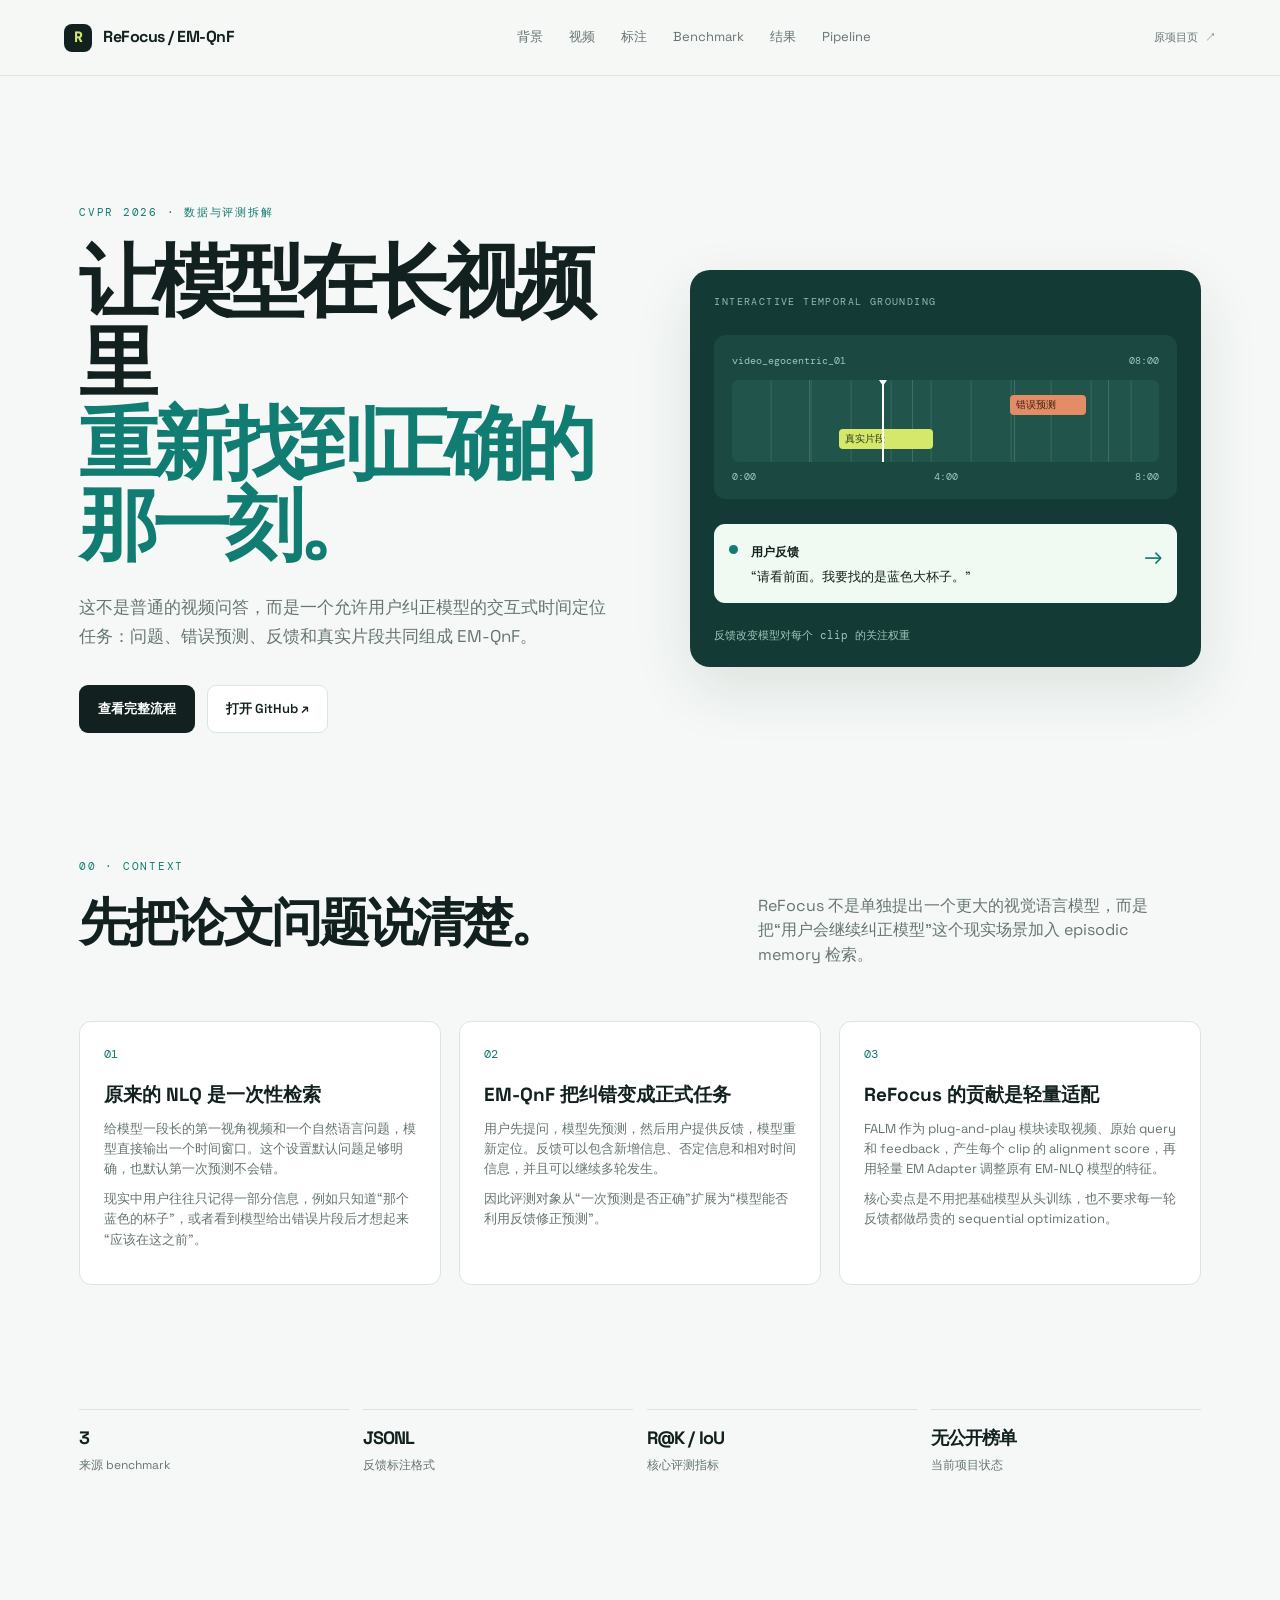
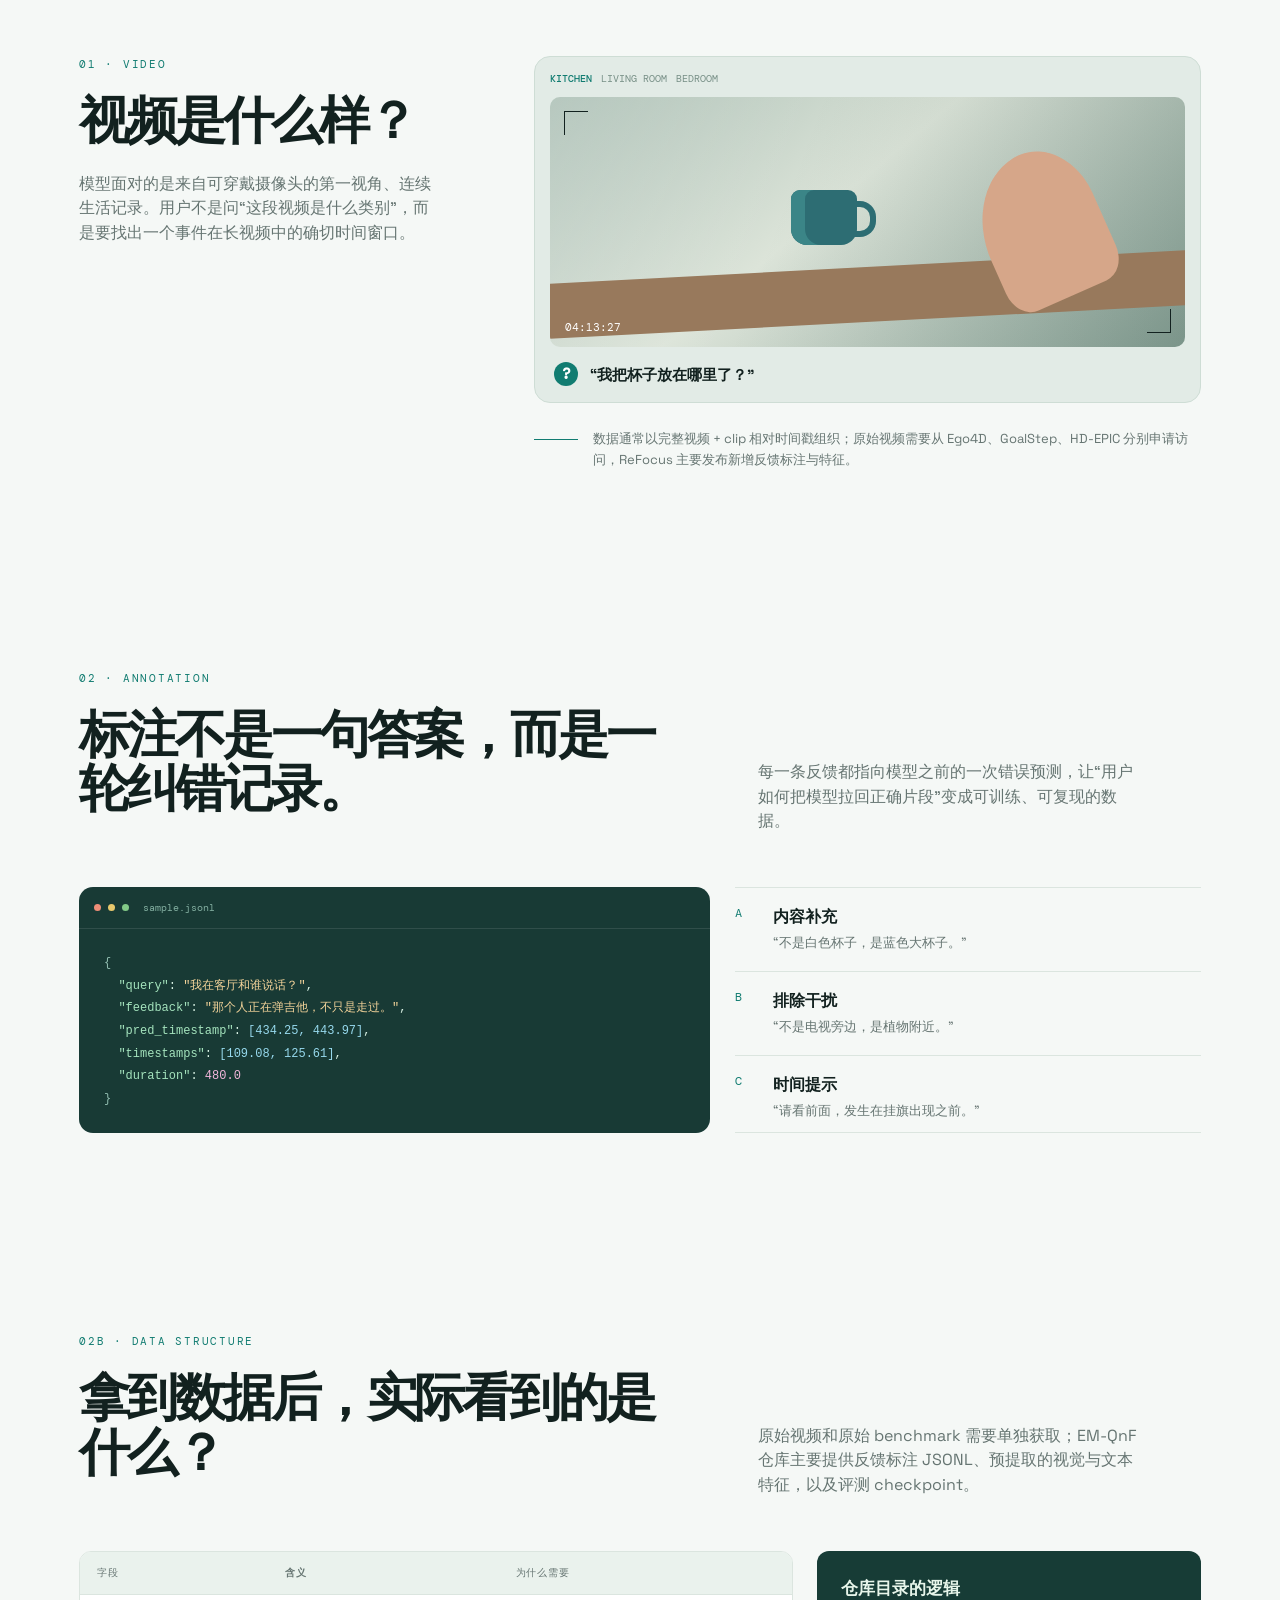
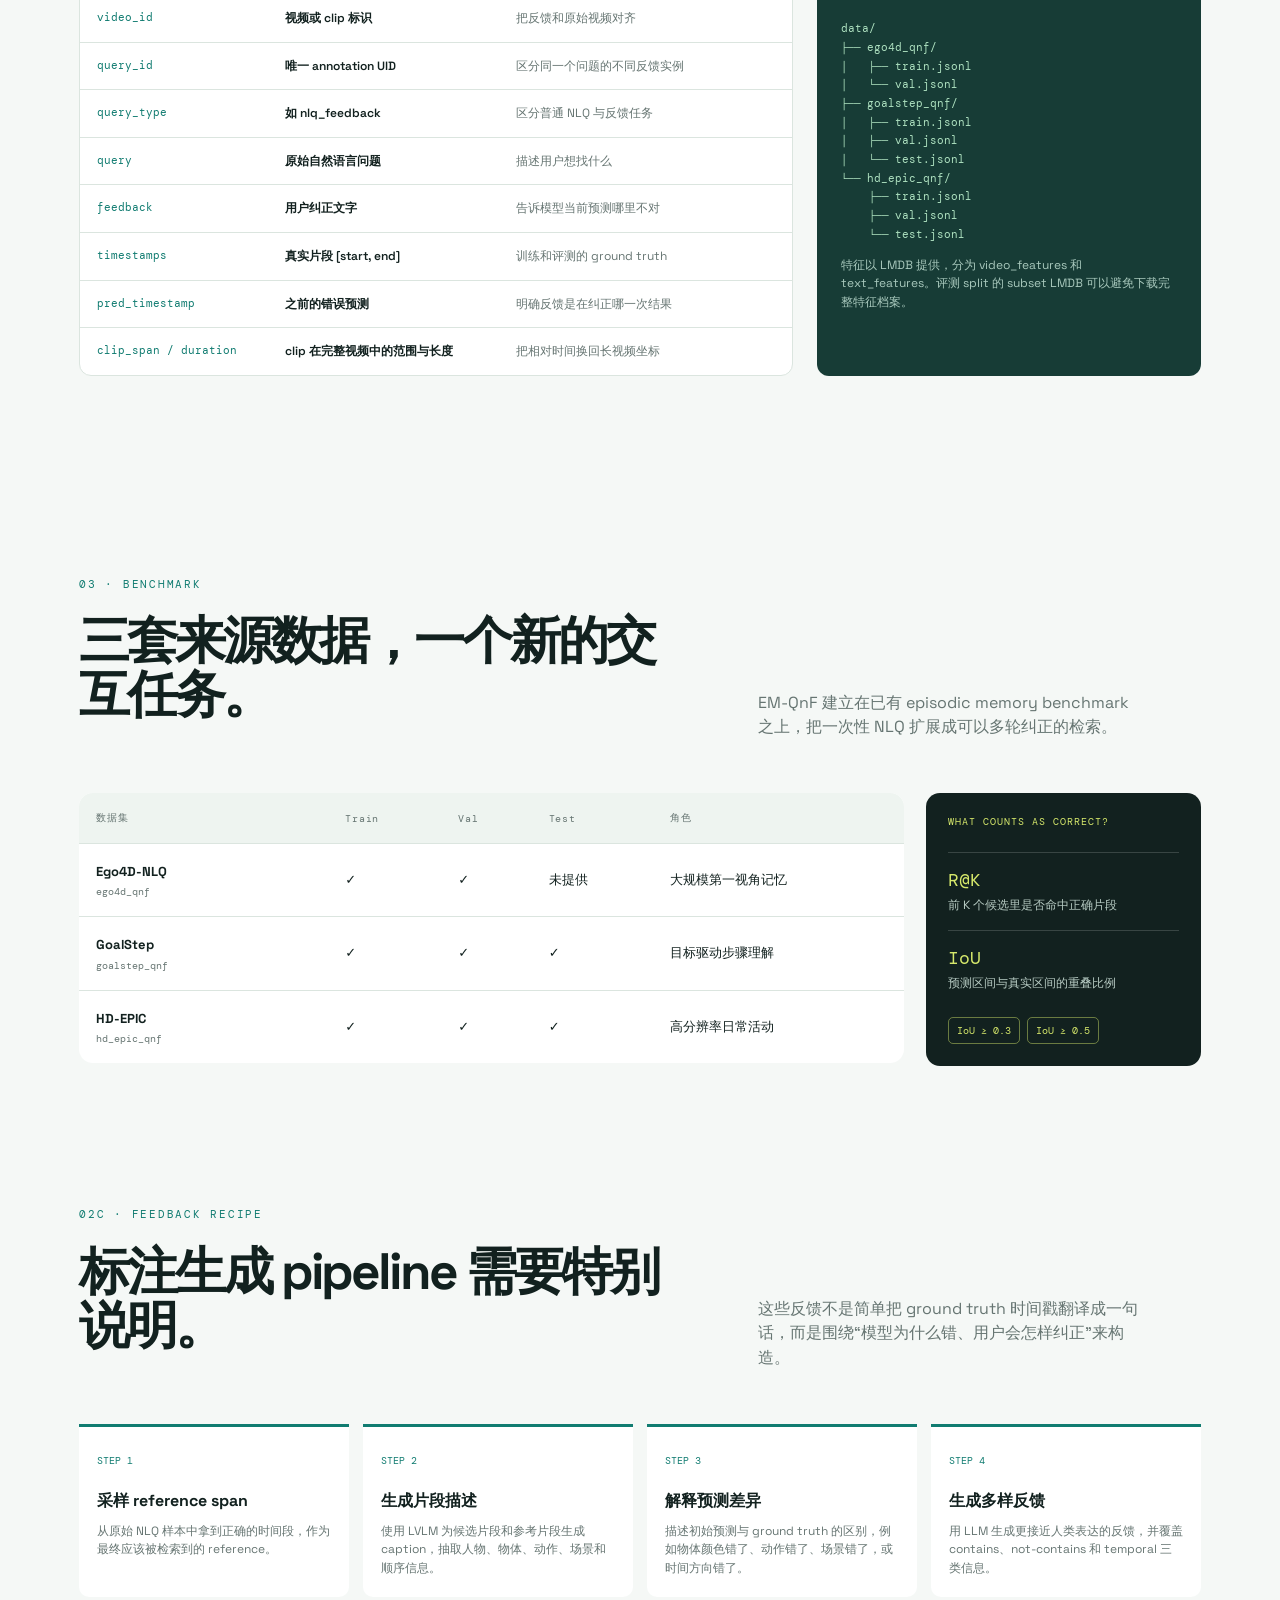
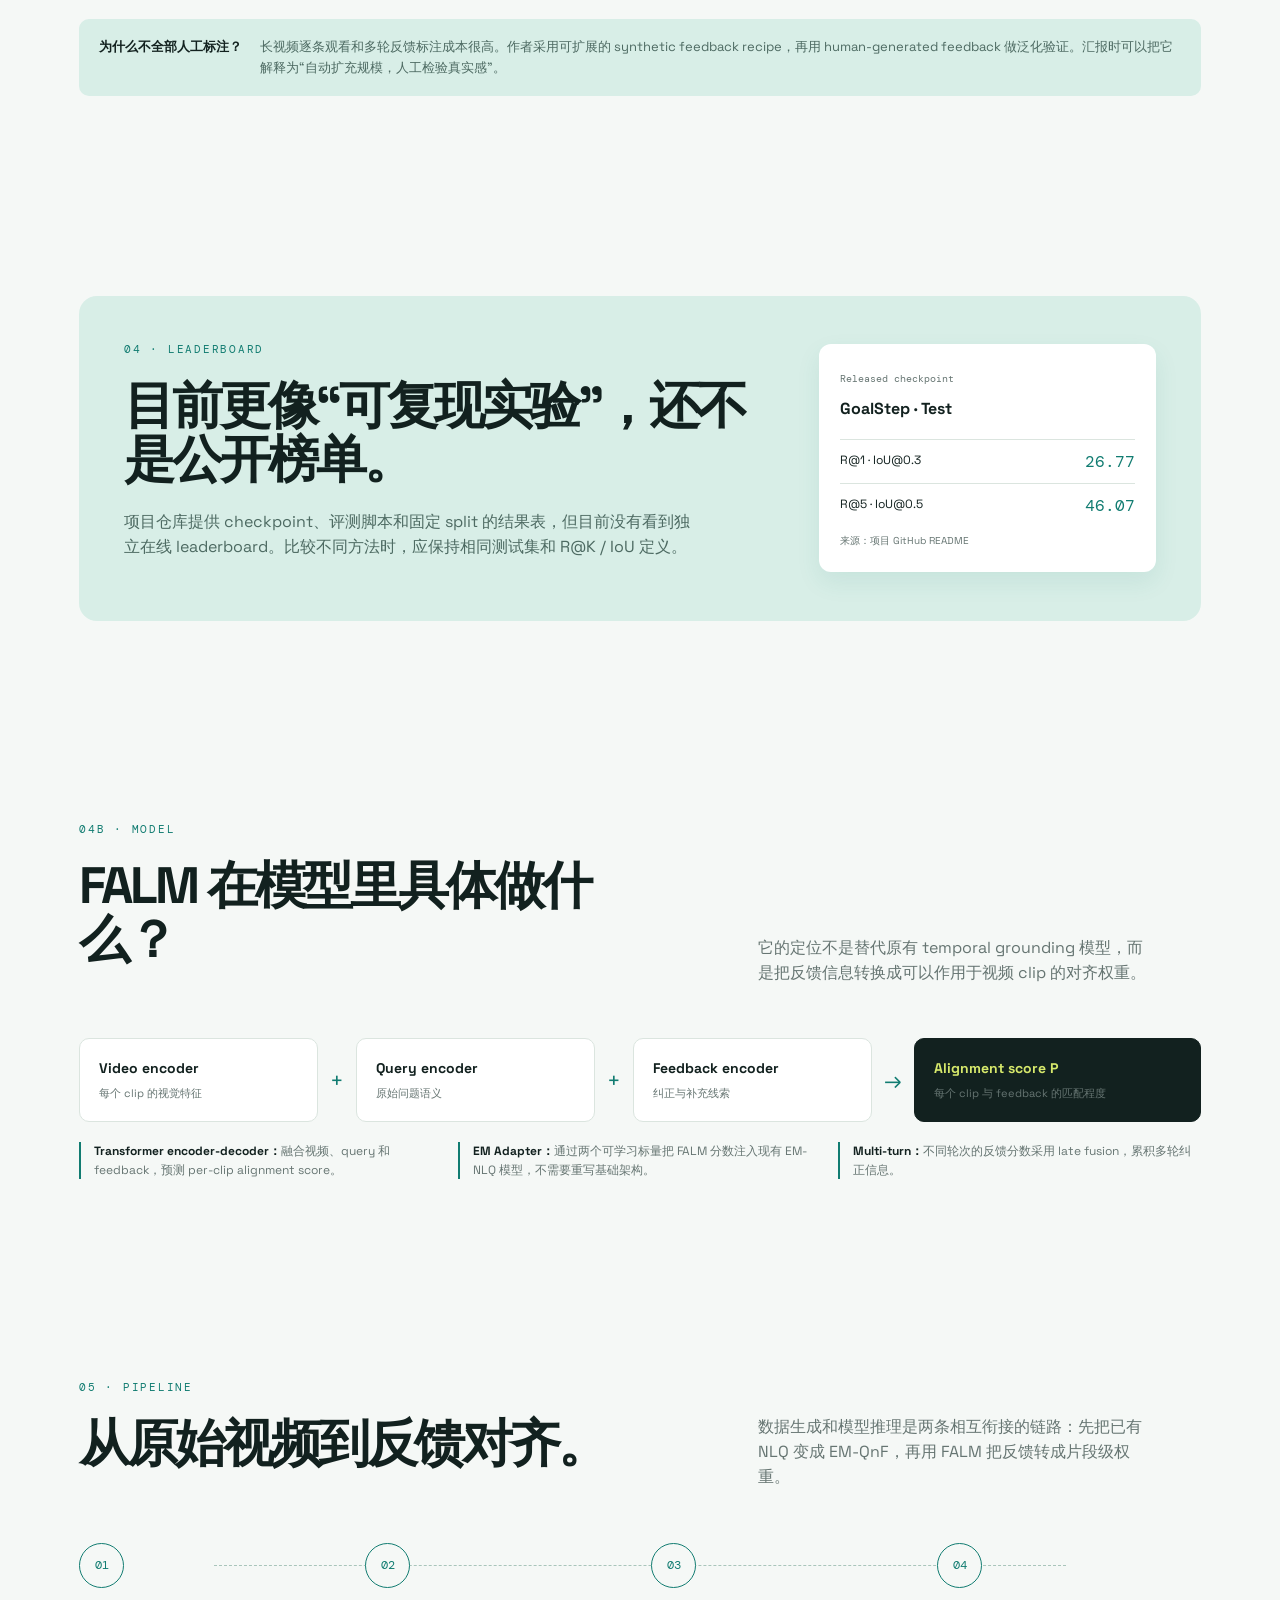
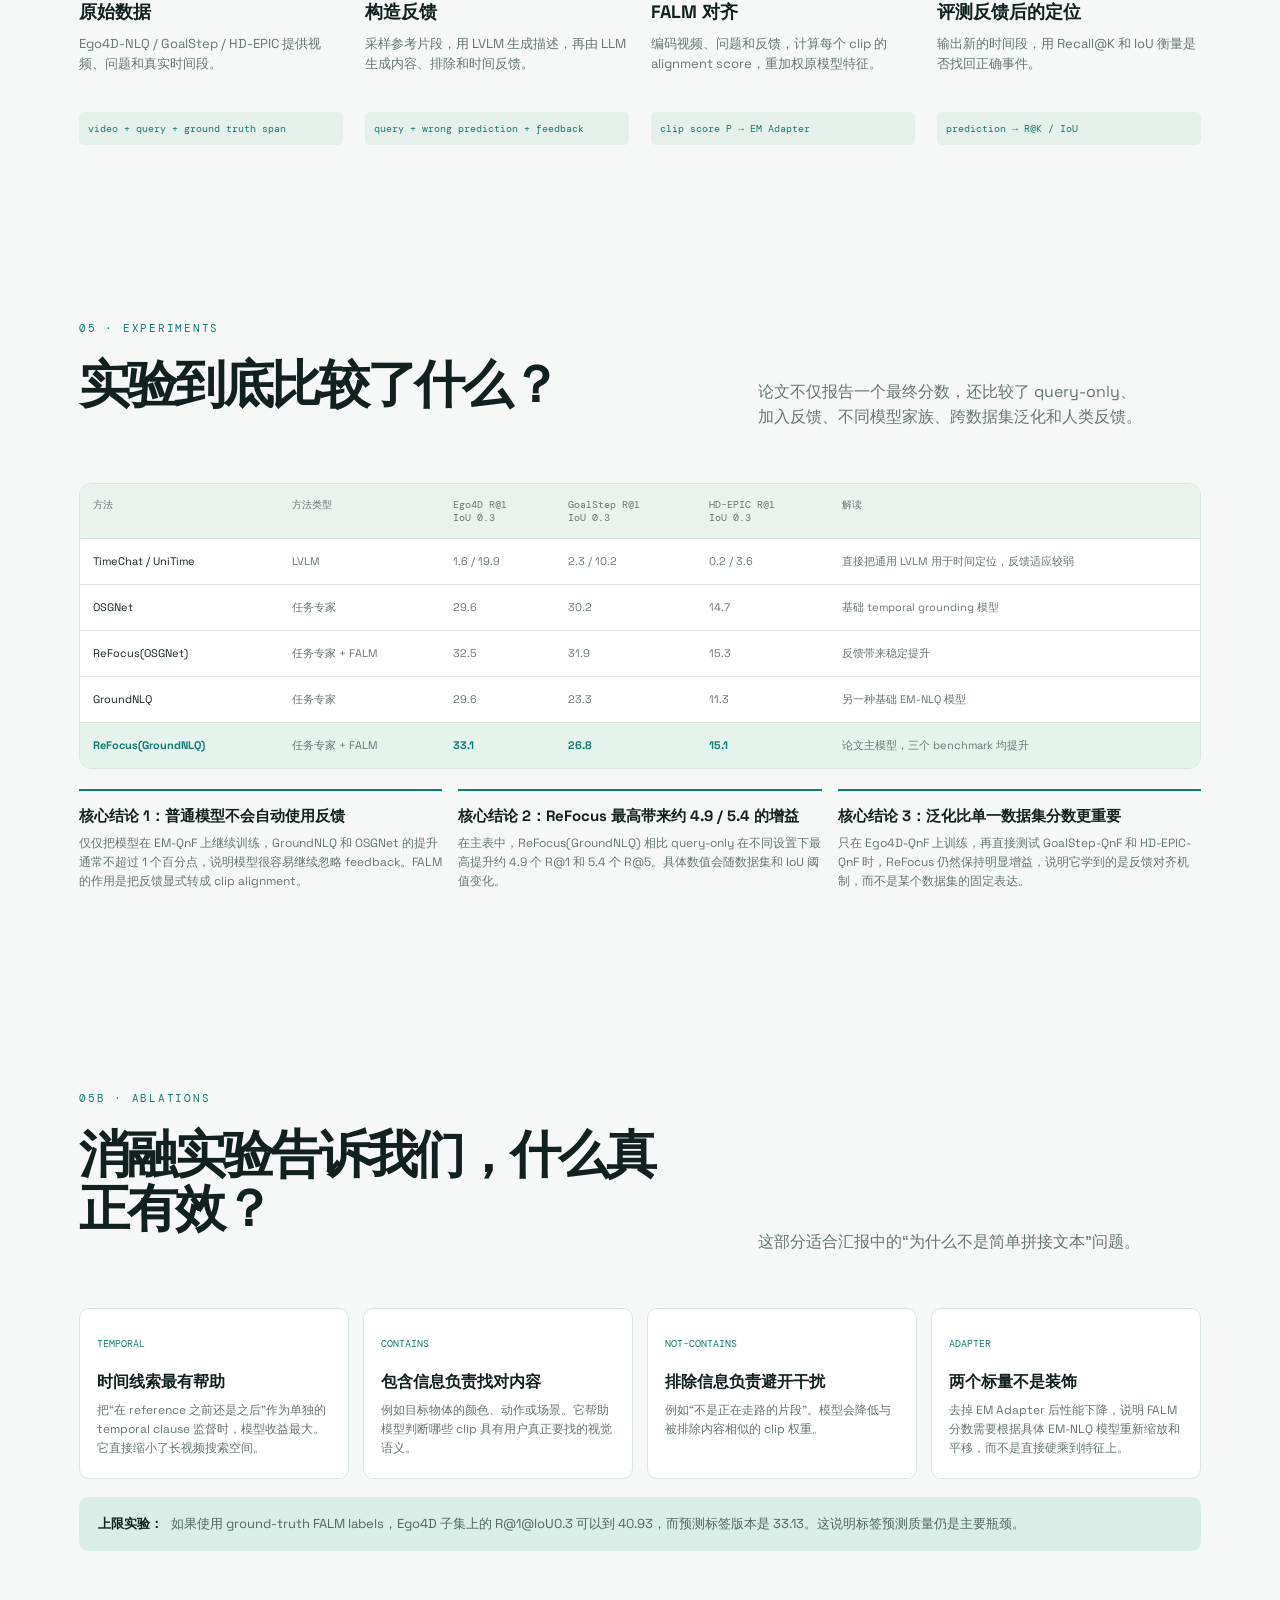
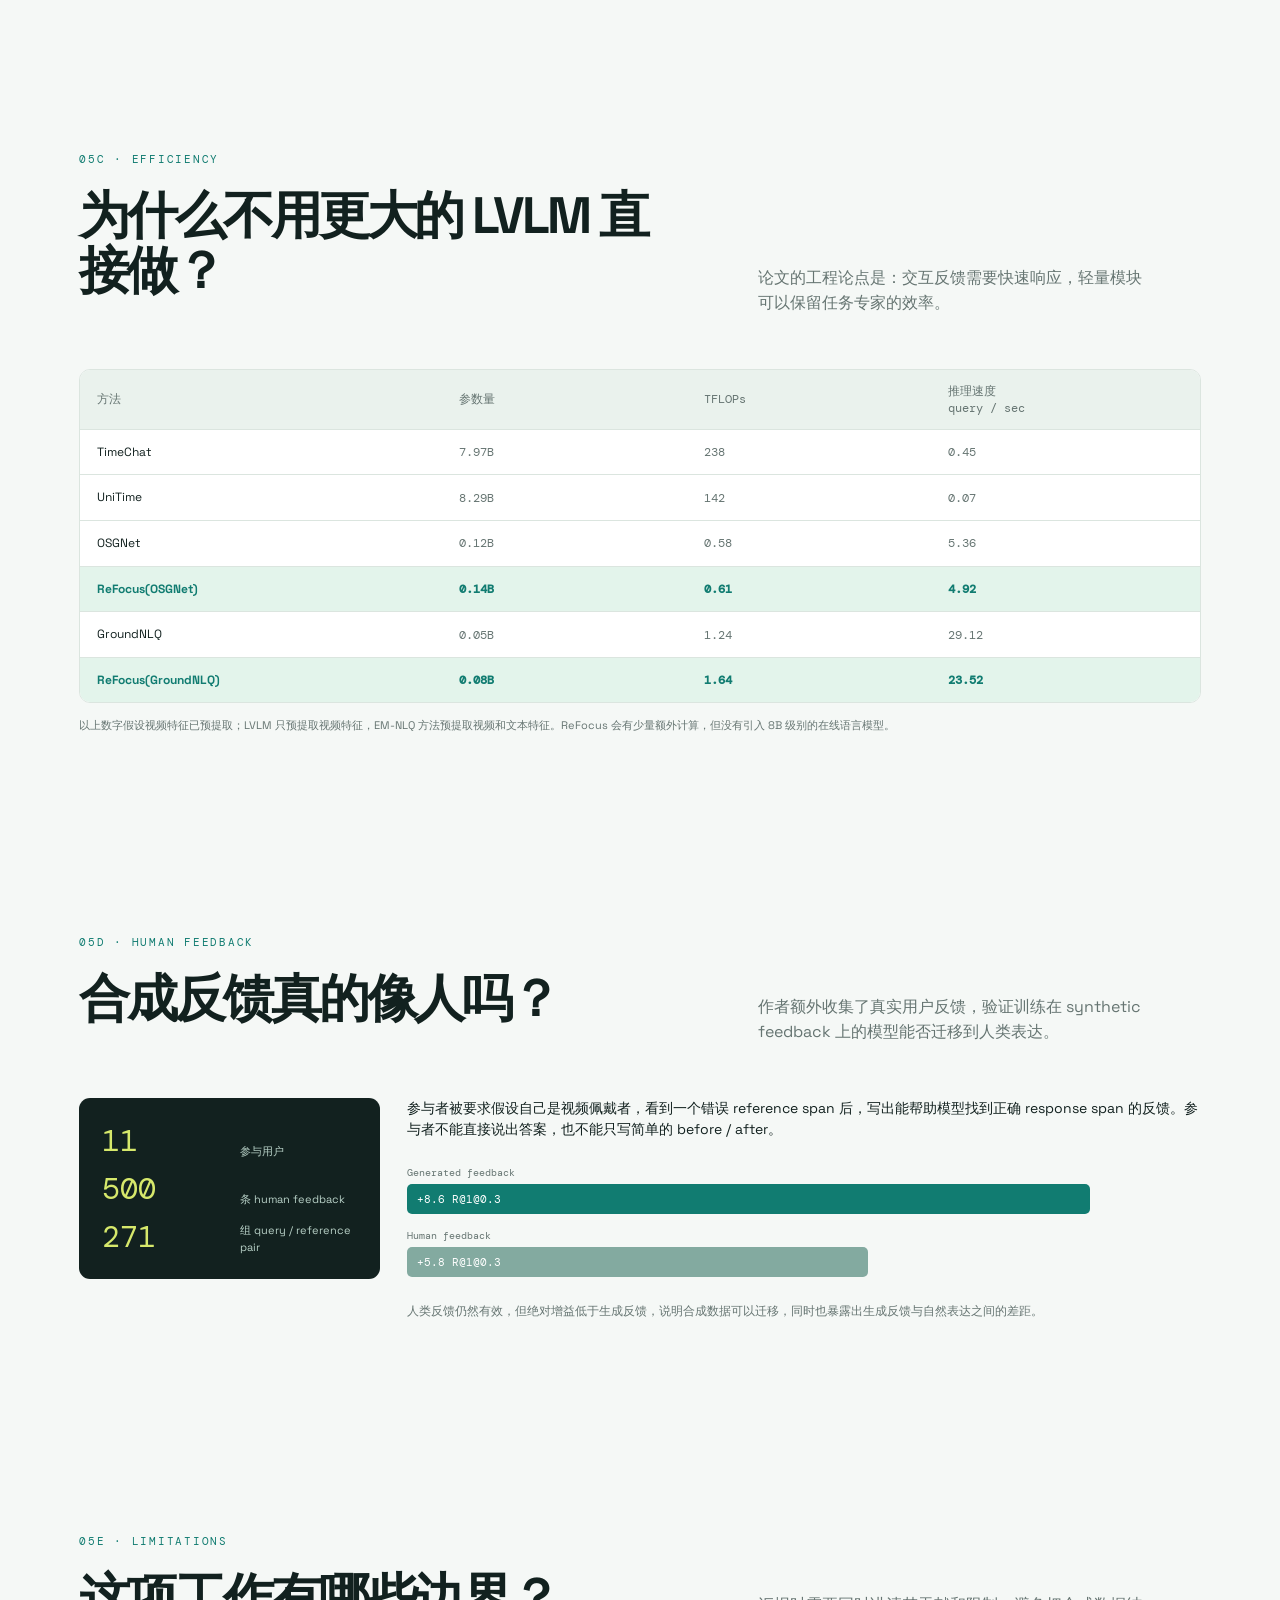
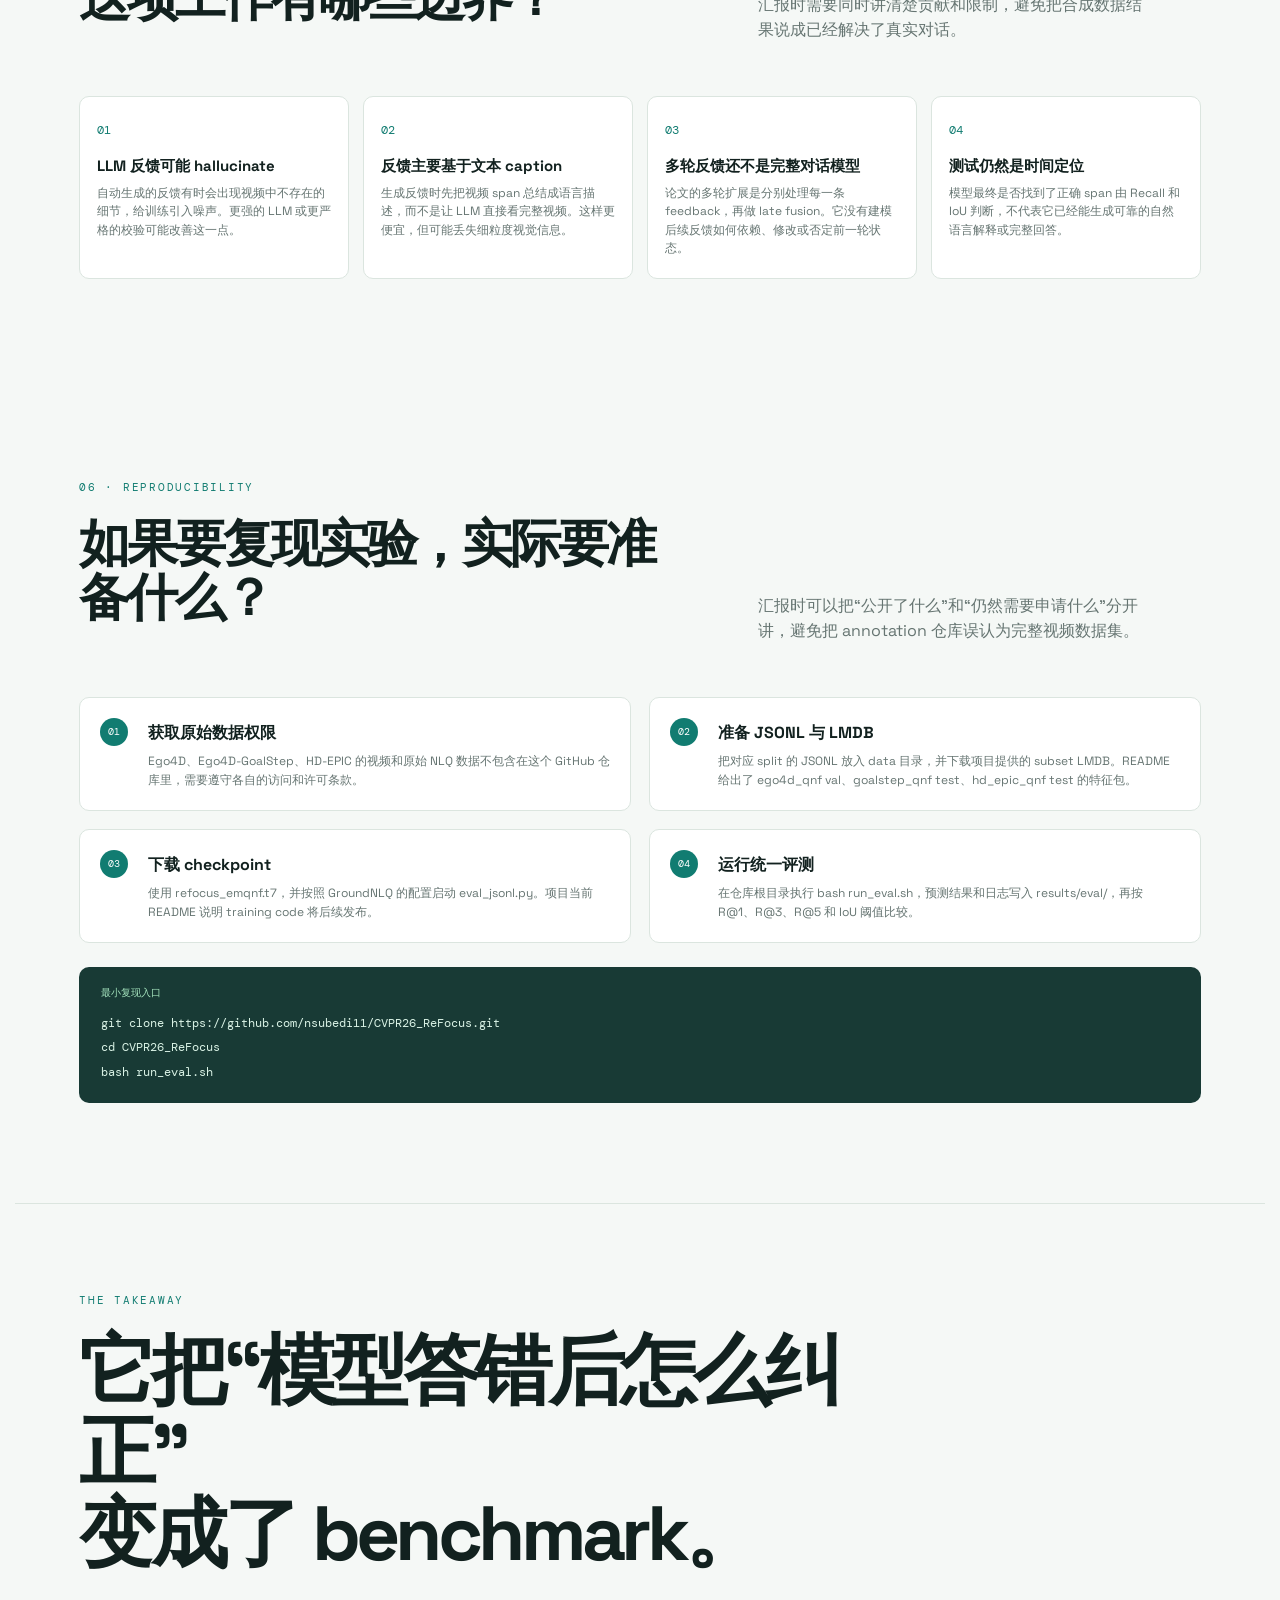
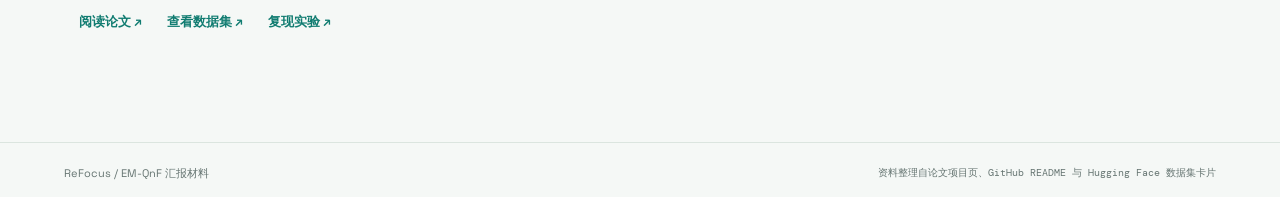
==== index.html @ fb23d805 "Remove question focus banner" ====
<!doctype html>
<html lang="zh-CN">
<head>
  <meta charset="utf-8" />
  <meta name="viewport" content="width=device-width, initial-scale=1" />
  <meta name="description" content="ReFocus / EM-QnF 数据、标注、benchmark、leaderboard 与 pipeline 解读。" />
  <title>ReFocus / EM-QnF 汇报材料</title>
  <link rel="stylesheet" href="styles.css" />
</head>
<body>
  <div class="progress" aria-hidden="true"><span id="progressBar"></span></div>
  <header class="site-header">
    <a class="brand" href="#top" aria-label="返回首页"><span class="brand-mark">R</span><span>ReFocus / EM-QnF</span></a>
    <nav aria-label="页面导航">
      <a href="#context">背景</a><a href="#video">视频</a><a href="#annotation">标注</a><a href="#benchmark">Benchmark</a><a href="#results">结果</a><a href="#pipeline">Pipeline</a>
    </nav>
    <a class="source-link" href="https://nsubedi11.github.io/refocus/" target="_blank" rel="noreferrer">原项目页 <span aria-hidden="true">↗</span></a>
  </header>

  <main id="top">
    <section class="hero reveal">
      <div class="hero-copy">
        <p class="eyebrow">CVPR 2026 · 数据与评测拆解</p>
        <h1>让模型在长视频里<br /><em>重新找到正确的那一刻。</em></h1>
        <p class="hero-lede">这不是普通的视频问答，而是一个允许用户纠正模型的交互式时间定位任务：问题、错误预测、反馈和真实片段共同组成 EM-QnF。</p>
        <div class="hero-actions"><a class="button primary" href="#pipeline">查看完整流程</a><a class="button ghost" href="https://github.com/nsubedi11/CVPR26_ReFocus" target="_blank" rel="noreferrer">打开 GitHub <span>↗</span></a></div>
      </div>
      <div class="hero-visual" aria-label="交互式时间定位示意图">
        <div class="visual-label">INTERACTIVE TEMPORAL GROUNDING</div>
        <div class="timeline-shell"><div class="timeline-head"><span>video_egocentric_01</span><span>08:00</span></div><div class="timeline"><span class="tick t1"></span><span class="tick t2"></span><span class="tick t3"></span><span class="tick t4"></span><span class="range wrong">错误预测</span><span class="range right">真实片段</span><span class="playhead"></span></div><div class="timeline-foot"><span>0:00</span><span>4:00</span><span>8:00</span></div></div>
        <div class="feedback-card"><span class="feedback-dot"></span><div><strong>用户反馈</strong><p>“请看前面。我要找的是蓝色大杯子。”</p></div><span class="arrow">→</span></div>
        <div class="visual-caption">反馈改变模型对每个 clip 的关注权重</div>
      </div>
    </section>

    <section class="section context-section reveal" id="context"><div class="section-heading"><div><p class="eyebrow">00 · CONTEXT</p><h2>先把论文问题说清楚。</h2></div><p>ReFocus 不是单独提出一个更大的视觉语言模型，而是把“用户会继续纠正模型”这个现实场景加入 episodic memory 检索。</p></div><div class="context-grid"><article><span class="context-number">01</span><h3>原来的 NLQ 是一次性检索</h3><p>给模型一段长的第一视角视频和一个自然语言问题，模型直接输出一个时间窗口。这个设置默认问题足够明确，也默认第一次预测不会错。</p><p>现实中用户往往只记得一部分信息，例如只知道“那个蓝色的杯子”，或者看到模型给出错误片段后才想起来“应该在这之前”。</p></article><article><span class="context-number">02</span><h3>EM-QnF 把纠错变成正式任务</h3><p>用户先提问，模型先预测，然后用户提供反馈，模型重新定位。反馈可以包含新增信息、否定信息和相对时间信息，并且可以继续多轮发生。</p><p>因此评测对象从“一次预测是否正确”扩展为“模型能否利用反馈修正预测”。</p></article><article><span class="context-number">03</span><h3>ReFocus 的贡献是轻量适配</h3><p>FALM 作为 plug-and-play 模块读取视频、原始 query 和 feedback，产生每个 clip 的 alignment score，再用轻量 EM Adapter 调整原有 EM-NLQ 模型的特征。</p><p>核心卖点是不用把基础模型从头训练，也不要求每一轮反馈都做昂贵的 sequential optimization。</p></article></div></section>

    <section class="signal-row reveal" aria-label="关键事实"><div><strong>3</strong><span>来源 benchmark</span></div><div><strong>JSONL</strong><span>反馈标注格式</span></div><div><strong>R@K / IoU</strong><span>核心评测指标</span></div><div><strong>无公开榜单</strong><span>当前项目状态</span></div></section>

    <section class="section split reveal" id="video"><div class="section-intro"><p class="eyebrow">01 · VIDEO</p><h2>视频是什么样？</h2><p>模型面对的是来自可穿戴摄像头的第一视角、连续生活记录。用户不是问“这段视频是什么类别”，而是要找出一个事件在长视频中的确切时间窗口。</p></div><div class="content-stack"><div class="scene-card"><div class="scene-strip"><span class="scene active">KITCHEN</span><span class="scene">LIVING ROOM</span><span class="scene">BEDROOM</span></div><div class="scene-image"><div class="frame-corner tl"></div><div class="frame-corner br"></div><div class="object mug"></div><div class="object table"></div><div class="object hand"></div><span class="timestamp">04:13:27</span></div><div class="scene-question"><span class="q-mark">?</span><span>“我把杯子放在哪里了？”</span></div></div><div class="note"><span class="note-line"></span><p>数据通常以完整视频 + clip 相对时间戳组织；原始视频需要从 Ego4D、GoalStep、HD-EPIC 分别申请访问，ReFocus 主要发布新增反馈标注与特征。</p></div></div></section>

    <section class="section reveal" id="annotation"><div class="section-heading"><div><p class="eyebrow">02 · ANNOTATION</p><h2>标注不是一句答案，而是一轮纠错记录。</h2></div><p>每一条反馈都指向模型之前的一次错误预测，让“用户如何把模型拉回正确片段”变成可训练、可复现的数据。</p></div><div class="annotation-grid"><div class="json-card"><div class="code-top"><span class="dot red"></span><span class="dot yellow"></span><span class="dot green"></span><span class="code-file">sample.jsonl</span></div><pre><code><span class="brace">{</span>
  <span class="key">"query"</span>: <span class="string">"我在客厅和谁说话？"</span>,
  <span class="key">"feedback"</span>: <span class="string">"那个人正在弹吉他，不只是走过。"</span>,
  <span class="key">"pred_timestamp"</span>: <span class="array">[434.25, 443.97]</span>,
  <span class="key">"timestamps"</span>: <span class="array">[109.08, 125.61]</span>,
  <span class="key">"duration"</span>: <span class="number">480.0</span>
<span class="brace">}</span></code></pre></div><div class="annotation-types"><article><span class="type-index">A</span><h3>内容补充</h3><p>“不是白色杯子，是蓝色大杯子。”</p></article><article><span class="type-index">B</span><h3>排除干扰</h3><p>“不是电视旁边，是植物附近。”</p></article><article><span class="type-index">C</span><h3>时间提示</h3><p>“请看前面，发生在挂旗出现之前。”</p></article></div></div></section>

    <section class="section data-structure reveal" id="data-structure"><div class="section-heading"><div><p class="eyebrow">02B · DATA STRUCTURE</p><h2>拿到数据后，实际看到的是什么？</h2></div><p>原始视频和原始 benchmark 需要单独获取；EM-QnF 仓库主要提供反馈标注 JSONL、预提取的视觉与文本特征，以及评测 checkpoint。</p></div><div class="data-layout"><div class="field-table"><div class="field-row field-head"><span>字段</span><span>含义</span><span>为什么需要</span></div><div class="field-row"><code>video_id</code><span>视频或 clip 标识</span><span>把反馈和原始视频对齐</span></div><div class="field-row"><code>query_id</code><span>唯一 annotation UID</span><span>区分同一个问题的不同反馈实例</span></div><div class="field-row"><code>query_type</code><span>如 nlq_feedback</span><span>区分普通 NLQ 与反馈任务</span></div><div class="field-row"><code>query</code><span>原始自然语言问题</span><span>描述用户想找什么</span></div><div class="field-row"><code>feedback</code><span>用户纠正文字</span><span>告诉模型当前预测哪里不对</span></div><div class="field-row"><code>timestamps</code><span>真实片段 [start, end]</span><span>训练和评测的 ground truth</span></div><div class="field-row"><code>pred_timestamp</code><span>之前的错误预测</span><span>明确反馈是在纠正哪一次结果</span></div><div class="field-row"><code>clip_span / duration</code><span>clip 在完整视频中的范围与长度</span><span>把相对时间换回长视频坐标</span></div></div><aside class="data-aside"><h3>仓库目录的逻辑</h3><pre>data/
├── ego4d_qnf/
│   ├── train.jsonl
│   └── val.jsonl
├── goalstep_qnf/
│   ├── train.jsonl
│   ├── val.jsonl
│   └── test.jsonl
└── hd_epic_qnf/
    ├── train.jsonl
    ├── val.jsonl
    └── test.jsonl</pre><p>特征以 LMDB 提供，分为 video_features 和 text_features。评测 split 的 subset LMDB 可以避免下载完整特征档案。</p></aside></div></section>

    <section class="section reveal" id="benchmark"><div class="section-heading"><div><p class="eyebrow">03 · BENCHMARK</p><h2>三套来源数据，一个新的交互任务。</h2></div><p>EM-QnF 建立在已有 episodic memory benchmark 之上，把一次性 NLQ 扩展成可以多轮纠正的检索。</p></div><div class="benchmark-layout"><div class="benchmark-table-wrap"><table><thead><tr><th>数据集</th><th>Train</th><th>Val</th><th>Test</th><th>角色</th></tr></thead><tbody><tr><td><strong>Ego4D-NLQ</strong><small>ego4d_qnf</small></td><td>✓</td><td>✓</td><td>未提供</td><td>大规模第一视角记忆</td></tr><tr><td><strong>GoalStep</strong><small>goalstep_qnf</small></td><td>✓</td><td>✓</td><td>✓</td><td>目标驱动步骤理解</td></tr><tr><td><strong>HD-EPIC</strong><small>hd_epic_qnf</small></td><td>✓</td><td>✓</td><td>✓</td><td>高分辨率日常活动</td></tr></tbody></table></div><div class="metric-panel"><p class="metric-kicker">WHAT COUNTS AS CORRECT?</p><div class="metric"><strong>R@K</strong><span>前 K 个候选里是否命中正确片段</span></div><div class="metric"><strong>IoU</strong><span>预测区间与真实区间的重叠比例</span></div><div class="metric-tags"><span>IoU ≥ 0.3</span><span>IoU ≥ 0.5</span></div></div></div></section>

    <section class="section feedback-recipe reveal"><div class="section-heading"><div><p class="eyebrow">02C · FEEDBACK RECIPE</p><h2>标注生成 pipeline 需要特别说明。</h2></div><p>这些反馈不是简单把 ground truth 时间戳翻译成一句话，而是围绕“模型为什么错、用户会怎样纠正”来构造。</p></div><div class="recipe-grid"><article><span>STEP 1</span><h3>采样 reference span</h3><p>从原始 NLQ 样本中拿到正确的时间段，作为最终应该被检索到的 reference。</p></article><article><span>STEP 2</span><h3>生成片段描述</h3><p>使用 LVLM 为候选片段和参考片段生成 caption，抽取人物、物体、动作、场景和顺序信息。</p></article><article><span>STEP 3</span><h3>解释预测差异</h3><p>描述初始预测与 ground truth 的区别，例如物体颜色错了、动作错了、场景错了，或时间方向错了。</p></article><article><span>STEP 4</span><h3>生成多样反馈</h3><p>用 LLM 生成更接近人类表达的反馈，并覆盖 contains、not-contains 和 temporal 三类信息。</p></article></div><div class="callout"><strong>为什么不全部人工标注？</strong><span>长视频逐条观看和多轮反馈标注成本很高。作者采用可扩展的 synthetic feedback recipe，再用 human-generated feedback 做泛化验证。汇报时可以把它解释为“自动扩充规模，人工检验真实感”。</span></div></section>

    <section class="section reveal" id="leaderboard"><div class="leaderboard-banner"><div><p class="eyebrow">04 · LEADERBOARD</p><h2>目前更像“可复现实验”，还不是公开榜单。</h2><p>项目仓库提供 checkpoint、评测脚本和固定 split 的结果表，但目前没有看到独立在线 leaderboard。比较不同方法时，应保持相同测试集和 R@K / IoU 定义。</p></div><div class="result-card"><span>Released checkpoint</span><strong>GoalStep · Test</strong><div class="result-row"><span>R@1 · IoU@0.3</span><b>26.77</b></div><div class="result-row"><span>R@5 · IoU@0.5</span><b>46.07</b></div><small>来源：项目 GitHub README</small></div></div></section>

    <section class="section model-section reveal"><div class="section-heading"><div><p class="eyebrow">04B · MODEL</p><h2>FALM 在模型里具体做什么？</h2></div><p>它的定位不是替代原有 temporal grounding 模型，而是把反馈信息转换成可以作用于视频 clip 的对齐权重。</p></div><div class="model-flow"><div><b>Video encoder</b><span>每个 clip 的视觉特征</span></div><i>+</i><div><b>Query encoder</b><span>原始问题语义</span></div><i>+</i><div><b>Feedback encoder</b><span>纠正与补充线索</span></div><i>→</i><div class="model-output"><b>Alignment score P</b><span>每个 clip 与 feedback 的匹配程度</span></div></div><div class="model-notes"><p><strong>Transformer encoder-decoder：</strong>融合视频、query 和 feedback，预测 per-clip alignment score。</p><p><strong>EM Adapter：</strong>通过两个可学习标量把 FALM 分数注入现有 EM-NLQ 模型，不需要重写基础架构。</p><p><strong>Multi-turn：</strong>不同轮次的反馈分数采用 late fusion，累积多轮纠正信息。</p></div></section>

    <section class="section pipeline-section reveal" id="pipeline"><div class="section-heading"><div><p class="eyebrow">05 · PIPELINE</p><h2>从原始视频到反馈对齐。</h2></div><p>数据生成和模型推理是两条相互衔接的链路：先把已有 NLQ 变成 EM-QnF，再用 FALM 把反馈转成片段级权重。</p></div><div class="pipeline"><div class="pipeline-line"></div><article class="step"><span class="step-no">01</span><div><h3>原始数据</h3><p>Ego4D-NLQ / GoalStep / HD-EPIC 提供视频、问题和真实时间段。</p><code>video + query + ground truth span</code></div></article><article class="step"><span class="step-no">02</span><div><h3>构造反馈</h3><p>采样参考片段，用 LVLM 生成描述，再由 LLM 生成内容、排除和时间反馈。</p><code>query + wrong prediction + feedback</code></div></article><article class="step"><span class="step-no">03</span><div><h3>FALM 对齐</h3><p>编码视频、问题和反馈，计算每个 clip 的 alignment score，重加权原模型特征。</p><code>clip score P → EM Adapter</code></div></article><article class="step"><span class="step-no">04</span><div><h3>评测反馈后的定位</h3><p>输出新的时间段，用 Recall@K 和 IoU 衡量是否找回正确事件。</p><code>prediction → R@K / IoU</code></div></article></div></section>

    <section class="section results-section reveal" id="results"><div class="section-heading"><div><p class="eyebrow">05 · EXPERIMENTS</p><h2>实验到底比较了什么？</h2></div><p>论文不仅报告一个最终分数，还比较了 query-only、加入反馈、不同模型家族、跨数据集泛化和人类反馈。</p></div><div class="results-table-wrap"><table class="results-table"><thead><tr><th>方法</th><th>方法类型</th><th>Ego4D R@1<br />IoU 0.3</th><th>GoalStep R@1<br />IoU 0.3</th><th>HD-EPIC R@1<br />IoU 0.3</th><th>解读</th></tr></thead><tbody><tr><td>TimeChat / UniTime</td><td>LVLM</td><td>1.6 / 19.9</td><td>2.3 / 10.2</td><td>0.2 / 3.6</td><td>直接把通用 LVLM 用于时间定位，反馈适应较弱</td></tr><tr><td>OSGNet</td><td>任务专家</td><td>29.6</td><td>30.2</td><td>14.7</td><td>基础 temporal grounding 模型</td></tr><tr><td>ReFocus(OSGNet)</td><td>任务专家 + FALM</td><td>32.5</td><td>31.9</td><td>15.3</td><td>反馈带来稳定提升</td></tr><tr><td>GroundNLQ</td><td>任务专家</td><td>29.6</td><td>23.3</td><td>11.3</td><td>另一种基础 EM-NLQ 模型</td></tr><tr class="highlight-row"><td>ReFocus(GroundNLQ)</td><td>任务专家 + FALM</td><td>33.1</td><td>26.8</td><td>15.1</td><td>论文主模型，三个 benchmark 均提升</td></tr></tbody></table></div><div class="result-reading"><article><h3>核心结论 1：普通模型不会自动使用反馈</h3><p>仅仅把模型在 EM-QnF 上继续训练，GroundNLQ 和 OSGNet 的提升通常不超过 1 个百分点，说明模型很容易继续忽略 feedback。FALM 的作用是把反馈显式转成 clip alignment。</p></article><article><h3>核心结论 2：ReFocus 最高带来约 4.9 / 5.4 的增益</h3><p>在主表中，ReFocus(GroundNLQ) 相比 query-only 在不同设置下最高提升约 4.9 个 R@1 和 5.4 个 R@5。具体数值会随数据集和 IoU 阈值变化。</p></article><article><h3>核心结论 3：泛化比单一数据集分数更重要</h3><p>只在 Ego4D-QnF 上训练，再直接测试 GoalStep-QnF 和 HD-EPIC-QnF 时，ReFocus 仍然保持明显增益，说明它学到的是反馈对齐机制，而不是某个数据集的固定表达。</p></article></div></section>

    <section class="section analysis-section reveal"><div class="section-heading"><div><p class="eyebrow">05B · ABLATIONS</p><h2>消融实验告诉我们，什么真正有效？</h2></div><p>这部分适合汇报中的“为什么不是简单拼接文本”问题。</p></div><div class="ablation-grid"><article><span class="ablation-tag">TEMPORAL</span><h3>时间线索最有帮助</h3><p>把“在 reference 之前还是之后”作为单独的 temporal clause 监督时，模型收益最大。它直接缩小了长视频搜索空间。</p></article><article><span class="ablation-tag">CONTAINS</span><h3>包含信息负责找对内容</h3><p>例如目标物体的颜色、动作或场景。它帮助模型判断哪些 clip 具有用户真正要找的视觉语义。</p></article><article><span class="ablation-tag">NOT-CONTAINS</span><h3>排除信息负责避开干扰</h3><p>例如“不是正在走路的片段”。模型会降低与被排除内容相似的 clip 权重。</p></article><article><span class="ablation-tag">ADAPTER</span><h3>两个标量不是装饰</h3><p>去掉 EM Adapter 后性能下降，说明 FALM 分数需要根据具体 EM-NLQ 模型重新缩放和平移，而不是直接硬乘到特征上。</p></article></div><div class="ablation-note"><strong>上限实验：</strong><span>如果使用 ground-truth FALM labels，Ego4D 子集上的 R@1@IoU0.3 可以到 40.93，而预测标签版本是 33.13。这说明标签预测质量仍是主要瓶颈。</span></div></section>

    <section class="section efficiency-section reveal"><div class="section-heading"><div><p class="eyebrow">05C · EFFICIENCY</p><h2>为什么不用更大的 LVLM 直接做？</h2></div><p>论文的工程论点是：交互反馈需要快速响应，轻量模块可以保留任务专家的效率。</p></div><div class="efficiency-grid"><div class="efficiency-head"><span>方法</span><span>参数量</span><span>TFLOPs</span><span>推理速度<br />query / sec</span></div><div><span>TimeChat</span><b>7.97B</b><b>238</b><b>0.45</b></div><div><span>UniTime</span><b>8.29B</b><b>142</b><b>0.07</b></div><div><span>OSGNet</span><b>0.12B</b><b>0.58</b><b>5.36</b></div><div class="efficiency-highlight"><span>ReFocus(OSGNet)</span><b>0.14B</b><b>0.61</b><b>4.92</b></div><div><span>GroundNLQ</span><b>0.05B</b><b>1.24</b><b>29.12</b></div><div class="efficiency-highlight"><span>ReFocus(GroundNLQ)</span><b>0.08B</b><b>1.64</b><b>23.52</b></div></div><p class="footnote">以上数字假设视频特征已预提取；LVLM 只预提取视频特征，EM-NLQ 方法预提取视频和文本特征。ReFocus 会有少量额外计算，但没有引入 8B 级别的在线语言模型。</p></section>

    <section class="section human-section reveal"><div class="section-heading"><div><p class="eyebrow">05D · HUMAN FEEDBACK</p><h2>合成反馈真的像人吗？</h2></div><p>作者额外收集了真实用户反馈，验证训练在 synthetic feedback 上的模型能否迁移到人类表达。</p></div><div class="human-layout"><div class="human-stat"><strong>11</strong><span>参与用户</span><strong>500</strong><span>条 human feedback</span><strong>271</strong><span>组 query / reference pair</span></div><div><p>参与者被要求假设自己是视频佩戴者，看到一个错误 reference span 后，写出能帮助模型找到正确 response span 的反馈。参与者不能直接说出答案，也不能只写简单的 before / after。</p><div class="human-bars"><div><label>Generated feedback</label><span style="width:86%">+8.6 R@1@0.3</span></div><div><label>Human feedback</label><span style="width:58%">+5.8 R@1@0.3</span></div></div><p class="muted-note">人类反馈仍然有效，但绝对增益低于生成反馈，说明合成数据可以迁移，同时也暴露出生成反馈与自然表达之间的差距。</p></div></div></section>

    <section class="section limitations-section reveal"><div class="section-heading"><div><p class="eyebrow">05E · LIMITATIONS</p><h2>这项工作有哪些边界？</h2></div><p>汇报时需要同时讲清楚贡献和限制，避免把合成数据结果说成已经解决了真实对话。</p></div><div class="limitations-grid"><article><b>01</b><h3>LLM 反馈可能 hallucinate</h3><p>自动生成的反馈有时会出现视频中不存在的细节，给训练引入噪声。更强的 LLM 或更严格的校验可能改善这一点。</p></article><article><b>02</b><h3>反馈主要基于文本 caption</h3><p>生成反馈时先把视频 span 总结成语言描述，而不是让 LLM 直接看完整视频。这样更便宜，但可能丢失细粒度视觉信息。</p></article><article><b>03</b><h3>多轮反馈还不是完整对话模型</h3><p>论文的多轮扩展是分别处理每一条 feedback，再做 late fusion。它没有建模后续反馈如何依赖、修改或否定前一轮状态。</p></article><article><b>04</b><h3>测试仍然是时间定位</h3><p>模型最终是否找到了正确 span 由 Recall 和 IoU 判断，不代表它已经能生成可靠的自然语言解释或完整回答。</p></article></div></section>

    <section class="section reproducibility reveal"><div class="section-heading"><div><p class="eyebrow">06 · REPRODUCIBILITY</p><h2>如果要复现实验，实际要准备什么？</h2></div><p>汇报时可以把“公开了什么”和“仍然需要申请什么”分开讲，避免把 annotation 仓库误认为完整视频数据集。</p></div><div class="checklist"><div><span class="check">01</span><h3>获取原始数据权限</h3><p>Ego4D、Ego4D-GoalStep、HD-EPIC 的视频和原始 NLQ 数据不包含在这个 GitHub 仓库里，需要遵守各自的访问和许可条款。</p></div><div><span class="check">02</span><h3>准备 JSONL 与 LMDB</h3><p>把对应 split 的 JSONL 放入 data 目录，并下载项目提供的 subset LMDB。README 给出了 ego4d_qnf val、goalstep_qnf test、hd_epic_qnf test 的特征包。</p></div><div><span class="check">03</span><h3>下载 checkpoint</h3><p>使用 refocus_emqnf.t7，并按照 GroundNLQ 的配置启动 eval_jsonl.py。项目当前 README 说明 training code 将后续发布。</p></div><div><span class="check">04</span><h3>运行统一评测</h3><p>在仓库根目录执行 bash run_eval.sh，预测结果和日志写入 results/eval/，再按 R@1、R@3、R@5 和 IoU 阈值比较。</p></div></div><div class="command-box"><span>最小复现入口</span><code>git clone https://github.com/nsubedi11/CVPR26_ReFocus.git<br />cd CVPR26_ReFocus<br />bash run_eval.sh</code></div></section>

    <section class="closing reveal"><p class="eyebrow">THE TAKEAWAY</p><h2>它把“模型答错后怎么纠正”<br />变成了 benchmark。</h2><div class="closing-links"><a href="https://arxiv.org/abs/2604.24893" target="_blank" rel="noreferrer">阅读论文 ↗</a><a href="https://huggingface.co/datasets/nsubedi123/EM-QnF" target="_blank" rel="noreferrer">查看数据集 ↗</a><a href="https://github.com/nsubedi11/CVPR26_ReFocus" target="_blank" rel="noreferrer">复现实验 ↗</a></div></section>
  </main>
  <footer><span>ReFocus / EM-QnF 汇报材料</span><span>资料整理自论文项目页、GitHub README 与 Hugging Face 数据集卡片</span></footer>
  <script src="script.js"></script>
</body>
</html>
---- styles.css ----
@import url('https://fonts.googleapis.com/css2?family=DM+Mono:wght@400;500&family=Space+Grotesk:wght@400;500;600;700&display=swap');
:root{--ink:#12211f;--muted:#667572;--paper:#f5f8f6;--card:#fff;--line:#dbe5df;--accent:#117c71;--accent-soft:#d8eee7;--lime:#d6e86b;--shadow:0 22px 60px rgba(27,57,50,.11)}*{box-sizing:border-box}html{scroll-behavior:smooth}body{margin:0;background:var(--paper);color:var(--ink);font-family:"Space Grotesk",system-ui,sans-serif;line-height:1.55}a{color:inherit;text-decoration:none}.progress{position:fixed;z-index:20;top:0;left:0;width:100%;height:3px;background:transparent}.progress span{display:block;height:100%;width:0;background:var(--accent);transition:width .08s linear}.site-header{height:76px;border-bottom:1px solid var(--line);display:flex;align-items:center;justify-content:space-between;padding:0 clamp(20px,5vw,72px);position:sticky;top:0;z-index:10;background:rgba(245,248,246,.9);backdrop-filter:blur(18px)}.brand{display:flex;align-items:center;gap:11px;font-weight:700;letter-spacing:-.03em}.brand-mark{display:grid;place-items:center;width:28px;height:28px;background:var(--ink);color:var(--lime);border-radius:8px;font-family:"DM Mono",monospace;font-size:14px}.site-header nav{display:flex;gap:26px;font-size:13px;color:var(--muted)}.site-header nav a:hover,.source-link:hover,.closing-links a:hover{color:var(--accent)}.source-link{font-family:"DM Mono",monospace;font-size:11px;color:var(--muted)}main{overflow:hidden}.hero{max-width:1250px;margin:0 auto;padding:clamp(70px,10vw,140px) clamp(20px,5vw,72px) 90px;display:grid;grid-template-columns:1.02fr .98fr;gap:80px;align-items:center}.eyebrow{font-family:"DM Mono",monospace;font-size:11px;letter-spacing:.16em;color:var(--accent);margin:0 0 21px}.hero h1{font-size:clamp(44px,6.2vw,84px);letter-spacing:-.075em;line-height:1.02;margin:0 0 27px;max-width:750px}.hero h1 em{font-style:normal;color:var(--accent)}.hero-lede{color:var(--muted);max-width:570px;font-size:17px;line-height:1.7}.hero-actions{display:flex;gap:12px;margin-top:34px}.button{padding:13px 18px;border-radius:9px;font-weight:600;font-size:13px;border:1px solid transparent;transition:transform .2s,background .2s}.button:hover{transform:translateY(-2px)}.button.primary{background:var(--ink);color:#fff}.button.ghost{border-color:var(--line);background:#fff}.hero-visual{background:#143a35;border-radius:20px;padding:24px;color:#eff9f2;box-shadow:var(--shadow);position:relative;min-height:380px;display:flex;flex-direction:column;justify-content:center;gap:25px}.visual-label{font-family:"DM Mono",monospace;color:#8ebfb0;font-size:10px;letter-spacing:.14em}.timeline-shell{background:#1b4942;padding:18px 18px 14px;border-radius:12px}.timeline-head,.timeline-foot{display:flex;justify-content:space-between;font-family:"DM Mono",monospace;font-size:10px;color:#9dc7bb}.timeline{height:82px;position:relative;margin:12px 0 7px;background:repeating-linear-gradient(90deg,transparent 0 38px,rgba(255,255,255,.07) 39px 40px),#21554c;border-radius:7px;overflow:hidden}.tick{position:absolute;top:0;height:100%;border-left:1px solid rgba(255,255,255,.15)}.t1{left:18%}.t2{left:42%}.t3{left:66%}.t4{left:88%}.range{position:absolute;height:20px;border-radius:4px;font:10px "DM Mono",monospace;padding:3px 6px;white-space:nowrap}.range.wrong{top:15px;left:65%;width:18%;background:#e48c65;color:#3f2018}.range.right{top:49px;left:25%;width:22%;background:var(--lime);color:#25391e}.playhead{position:absolute;left:35%;top:0;height:100%;border-left:2px solid #fff}.playhead:before{content:"";position:absolute;top:0;left:-5px;border-left:4px solid transparent;border-right:4px solid transparent;border-top:6px solid #fff}.feedback-card{display:flex;align-items:flex-start;gap:13px;background:#f0faf2;color:var(--ink);padding:15px;border-radius:11px}.feedback-dot{width:9px;height:9px;background:var(--accent);border-radius:50%;margin-top:6px;flex:0 0 auto}.feedback-card strong{font-size:12px}.feedback-card p{font-size:13px;margin:4px 0 0}.arrow{margin-left:auto;color:var(--accent);font-size:23px}.visual-caption{font:11px "DM Mono",monospace;color:#9dc7bb}.signal-row{max-width:1250px;margin:0 auto;padding:24px clamp(20px,5vw,72px) 80px;display:grid;grid-template-columns:repeat(4,1fr);gap:14px}.signal-row>div{border-top:1px solid var(--line);padding-top:14px}.signal-row strong{display:block;font-size:18px;letter-spacing:-.05em}.signal-row span{font-size:12px;color:var(--muted)}.section{max-width:1250px;margin:0 auto;padding:100px clamp(20px,5vw,72px)}.split{display:grid;grid-template-columns:.72fr 1.28fr;gap:80px}.section-intro h2,.section-heading h2,.leaderboard-banner h2,.closing h2{font-size:clamp(32px,4vw,58px);line-height:1.06;letter-spacing:-.06em;margin:0 0 23px}.section-intro>p:not(.eyebrow){color:var(--muted);max-width:360px}.content-stack{display:flex;flex-direction:column;gap:26px}.scene-card{background:#e2ebe6;border:1px solid #ceddd5;border-radius:16px;padding:15px}.scene-strip{display:flex;gap:9px;font:10px "DM Mono",monospace;color:#789087;margin:0 0 12px}.scene.active{color:var(--accent);font-weight:500}.scene-image{height:250px;border-radius:10px;background:linear-gradient(140deg,#a7bcb1,#dce4d9 44%,#8fa79c);position:relative;overflow:hidden}.scene-image:after{content:"";position:absolute;inset:0;background:linear-gradient(110deg,rgba(255,255,255,.18),transparent 37%,rgba(17,52,42,.16))}.frame-corner{position:absolute;width:24px;height:24px;border-color:rgba(255,255,255,.8);z-index:2}.tl{top:14px;left:14px;border-top:1px solid;border-left:1px solid}.br{right:14px;bottom:14px;border-right:1px solid;border-bottom:1px solid}.object{position:absolute;z-index:1}.table{height:55px;left:0;right:0;bottom:25px;background:#98795c;transform:skewY(-3deg)}.mug{width:66px;height:55px;left:38%;top:37%;background:#2d6d73;border-radius:9px 9px 16px 16px;box-shadow:inset 14px 0 #3b8587}.mug:after{content:"";position:absolute;right:-19px;top:11px;width:22px;height:24px;border:6px solid #2d6d73;border-left:0;border-radius:0 16px 16px 0}.hand{width:120px;height:150px;right:13%;bottom:45px;background:#d6a689;border-radius:60% 45% 20% 20%;transform:rotate(-24deg)}.timestamp{position:absolute;bottom:13px;left:15px;z-index:3;color:#fff;font:11px "DM Mono",monospace}.scene-question{display:flex;align-items:center;gap:12px;padding:15px 4px 1px;font-size:15px;font-weight:600}.q-mark{display:grid;place-items:center;width:24px;height:24px;border-radius:50%;background:var(--accent);color:#fff;font-family:"DM Mono",monospace}.note{display:flex;gap:15px;align-items:flex-start;color:var(--muted);font-size:13px}.note-line{width:44px;height:1px;background:var(--accent);margin-top:10px;flex:0 0 auto}.note p{margin:0}.section-heading{display:grid;grid-template-columns:1.15fr .85fr;gap:80px;align-items:end;margin-bottom:48px}.section-heading>p{color:var(--muted);max-width:390px;margin:0 0 5px}.annotation-grid{display:grid;grid-template-columns:1.15fr .85fr;gap:25px}.json-card{background:#183a35;color:#d9f2e5;border-radius:14px;overflow:hidden}.code-top{height:42px;border-bottom:1px solid rgba(255,255,255,.1);display:flex;align-items:center;gap:7px;padding:0 15px}.dot{width:7px;height:7px;border-radius:50%}.red{background:#ed8d77}.yellow{background:#e7c86c}.green{background:#82c987}.code-file{margin-left:7px;color:#83afa1;font:10px "DM Mono",monospace}.json-card pre{margin:0;padding:23px 25px;font:12px/1.8 "DM Mono",monospace;white-space:pre-wrap}.key{color:#a4e3bd}.string{color:#f4d49a}.array{color:#97d9ed}.number{color:#f3b7dc}.brace{color:#91bdb0}.annotation-types{display:flex;flex-direction:column;justify-content:space-between}.annotation-types article{border-top:1px solid var(--line);padding:17px 0 11px;display:grid;grid-template-columns:28px 1fr;column-gap:10px}.annotation-types article:last-child{border-bottom:1px solid var(--line)}.annotation-types h3{font-size:16px;margin:0}.annotation-types p{color:var(--muted);font-size:13px;margin:3px 0 0;grid-column:2}.type-index{color:var(--accent);font:12px "DM Mono",monospace}.benchmark-layout{display:grid;grid-template-columns:1.5fr .5fr;gap:22px}.benchmark-table-wrap{overflow-x:auto}.benchmark-table-wrap table{width:100%;border-collapse:collapse;background:#fff;border-radius:14px;overflow:hidden;font-size:13px}.benchmark-table-wrap th,.benchmark-table-wrap td{text-align:left;padding:18px 17px;border-bottom:1px solid var(--line)}.benchmark-table-wrap th{font:10px "DM Mono",monospace;letter-spacing:.08em;color:var(--muted);background:#eef4f0}.benchmark-table-wrap tr:last-child td{border-bottom:0}.benchmark-table-wrap td:first-child{min-width:150px}.benchmark-table-wrap small{display:block;color:var(--muted);font:10px "DM Mono",monospace;margin-top:3px}.metric-panel{background:var(--ink);color:#edf7ef;border-radius:14px;padding:22px}.metric-kicker{color:var(--lime);font:10px "DM Mono",monospace;letter-spacing:.1em;margin:0 0 24px}.metric{border-top:1px solid rgba(255,255,255,.16);padding:15px 0}.metric strong{display:block;color:var(--lime);font:18px "DM Mono",monospace}.metric span{display:block;font-size:12px;color:#b7cbc3;margin-top:4px}.metric-tags{display:flex;flex-wrap:wrap;gap:7px;margin-top:10px}.metric-tags span{border:1px solid rgba(214,232,107,.45);color:var(--lime);font:10px "DM Mono",monospace;padding:6px 8px;border-radius:5px}.leaderboard-banner{display:grid;grid-template-columns:1.3fr .7fr;gap:70px;align-items:center;background:var(--accent-soft);padding:45px;border-radius:18px}.leaderboard-banner p:not(.eyebrow){color:#4d6a62;max-width:580px}.result-card{background:#fff;border-radius:12px;padding:21px;box-shadow:0 10px 24px rgba(17,124,113,.09)}.result-card>span{font:10px "DM Mono",monospace;color:var(--muted)}.result-card>strong{display:block;margin:7px 0 17px}.result-row{display:flex;justify-content:space-between;border-top:1px solid var(--line);padding:11px 0;font-size:12px}.result-row b{font:16px "DM Mono",monospace;color:var(--accent)}.result-card small{font-size:10px;color:var(--muted)}.pipeline-section{padding-bottom:130px}.pipeline{position:relative;display:grid;grid-template-columns:repeat(4,1fr);gap:22px}.pipeline-line{position:absolute;left:12%;right:12%;top:22px;border-top:1px dashed #a9c5bb}.step{position:relative;padding-top:55px}.step-no{position:absolute;top:0;left:0;display:grid;place-items:center;width:45px;height:45px;border-radius:50%;background:var(--paper);border:1px solid var(--accent);color:var(--accent);font:12px "DM Mono",monospace;z-index:1}.step h3{font-size:18px;margin:0 0 8px}.step p{color:var(--muted);font-size:13px;min-height:64px;margin:0 0 14px}.step code{display:block;color:var(--accent);font:10px/1.5 "DM Mono",monospace;background:#e6f0eb;padding:9px;border-radius:5px}.closing{max-width:1250px;padding:88px clamp(20px,5vw,72px) 110px;margin:0 auto;border-top:1px solid var(--line)}.closing h2{font-size:clamp(38px,6vw,78px);max-width:800px}.closing-links{display:flex;gap:25px;margin-top:38px;font-size:13px;font-weight:600}.closing-links a{color:var(--accent)}footer{border-top:1px solid var(--line);padding:22px clamp(20px,5vw,72px);display:flex;justify-content:space-between;color:var(--muted);font-size:11px}footer span:last-child{font-family:"DM Mono",monospace;font-size:10px}.reveal{opacity:0;transform:translateY(18px);transition:opacity .8s ease,transform .8s ease}.reveal.visible{opacity:1;transform:none}@media(max-width:850px){.site-header nav{display:none}.hero,.split,.annotation-grid,.benchmark-layout,.leaderboard-banner,.section-heading{grid-template-columns:1fr;gap:38px}.hero{padding-top:70px}.hero-visual{min-height:330px}.signal-row{grid-template-columns:repeat(2,1fr)}.section{padding-top:75px;padding-bottom:75px}.pipeline{grid-template-columns:1fr 1fr;gap:30px}.pipeline-line{display:none}.step p{min-height:0}.leaderboard-banner{padding:28px}.section-heading{margin-bottom:35px}}@media(max-width:520px){.hero h1{font-size:46px}.hero-actions{flex-direction:column;align-items:stretch}.button{text-align:center}.signal-row{gap:20px}.scene-image{height:210px}.pipeline{grid-template-columns:1fr}.closing-links{flex-direction:column;gap:14px}footer{flex-direction:column;gap:8px}}
.context-section{padding-top:35px}.context-grid{display:grid;grid-template-columns:repeat(3,1fr);gap:18px}.context-grid article{background:#fff;border:1px solid var(--line);border-radius:12px;padding:24px}.context-number{display:block;color:var(--accent);font:12px "DM Mono",monospace;margin-bottom:22px}.context-grid h3{font-size:19px;line-height:1.2;margin:0 0 12px}.context-grid p{font-size:13px;color:var(--muted);margin:0 0 10px}.data-layout{display:grid;grid-template-columns:1.3fr .7fr;gap:24px}.field-table{background:#fff;border:1px solid var(--line);border-radius:12px;overflow:hidden}.field-row{display:grid;grid-template-columns:1fr 1.25fr 1.5fr;gap:15px;padding:14px 17px;border-bottom:1px solid var(--line);font-size:12px;align-items:start}.field-row:last-child{border-bottom:0}.field-head{background:#eaf2ed;color:var(--muted);font:10px "DM Mono",monospace;letter-spacing:.08em}.field-row code{color:var(--accent);font-family:"DM Mono",monospace;font-size:11px}.field-row span:nth-child(2){font-weight:600}.field-row span:last-child{color:var(--muted)}.data-aside{background:#173c36;color:#e7f5ea;border-radius:12px;padding:24px}.data-aside h3{margin:0 0 18px;font-size:17px}.data-aside pre{font:11px/1.7 "DM Mono",monospace;color:#aee1c0;overflow:auto}.data-aside p{color:#a9c9bd;font-size:12px}.feedback-recipe{padding-top:40px}.recipe-grid{display:grid;grid-template-columns:repeat(4,1fr);gap:14px}.recipe-grid article{background:#fff;border-top:3px solid var(--accent);padding:20px 18px;border-radius:0 0 10px 10px}.recipe-grid article span{font:10px "DM Mono",monospace;color:var(--accent)}.recipe-grid h3{font-size:16px;margin:17px 0 8px}.recipe-grid p{color:var(--muted);font-size:12px;margin:0}.callout{display:flex;gap:18px;background:var(--accent-soft);padding:18px 20px;border-radius:10px;margin-top:22px;font-size:13px}.callout strong{white-space:nowrap}.callout span{color:#4d6a62}.model-flow{display:grid;grid-template-columns:1fr auto 1fr auto 1fr auto 1.2fr;gap:12px;align-items:center}.model-flow>div{background:#fff;border:1px solid var(--line);padding:19px;border-radius:10px}.model-flow>div b,.model-flow>div span{display:block}.model-flow>div b{font-size:14px}.model-flow>div span{font-size:11px;color:var(--muted);margin-top:5px}.model-flow i{font-style:normal;color:var(--accent);font-size:22px;text-align:center}.model-output{background:var(--ink)!important;color:#fff;border-color:var(--ink)!important}.model-output b{color:var(--lime)}.model-notes{display:grid;grid-template-columns:repeat(3,1fr);gap:16px;margin-top:20px}.model-notes p{font-size:12px;color:var(--muted);border-left:2px solid var(--accent);padding-left:13px;margin:0}.model-notes strong{color:var(--ink)}.checklist{display:grid;grid-template-columns:repeat(2,1fr);gap:18px}.checklist>div{background:#fff;border:1px solid var(--line);padding:20px;border-radius:10px;display:grid;grid-template-columns:36px 1fr;column-gap:12px}.check{width:28px;height:28px;border-radius:50%;display:grid;place-items:center;background:var(--accent);color:#fff;font:10px "DM Mono",monospace}.checklist h3{margin:3px 0 7px;font-size:16px}.checklist p{grid-column:2;color:var(--muted);font-size:12px;margin:0}.command-box{margin-top:24px;background:#183a35;color:#d9f2e5;border-radius:10px;padding:19px 22px}.command-box span{display:block;color:#a4e3bd;font:10px "DM Mono",monospace;margin-bottom:10px}.command-box code{font:12px/1.8 "DM Mono",monospace}.quote-box{border-left:4px solid var(--accent);background:#fff;padding:24px 26px;font-size:16px;line-height:1.85;border-radius:0 10px 10px 0}.qa-grid{display:grid;grid-template-columns:repeat(2,1fr);gap:18px;margin-top:24px}.qa-grid article{border-top:1px solid var(--line);padding-top:16px}.qa-grid h3{font-size:15px;margin:0 0 7px}.qa-grid p{color:var(--muted);font-size:13px;margin:0}@media(max-width:850px){.context-grid,.data-layout,.recipe-grid,.model-notes,.checklist,.qa-grid{grid-template-columns:1fr}.model-flow{grid-template-columns:1fr;gap:8px}.model-flow i{transform:rotate(90deg)}.field-row{grid-template-columns:1fr 1fr}.field-row span:last-child{grid-column:2}.callout{flex-direction:column;gap:7px}}
.results-section{padding-top:45px}.results-table-wrap{overflow:auto;background:#fff;border:1px solid var(--line);border-radius:12px}.results-table{width:100%;border-collapse:collapse;min-width:850px;font-size:11px}.results-table th,.results-table td{padding:14px 13px;text-align:left;border-bottom:1px solid var(--line);vertical-align:top}.results-table th{font:10px "DM Mono",monospace;color:var(--muted);background:#eaf2ed}.results-table tr:last-child td{border-bottom:0}.results-table td:not(:first-child){color:var(--muted)}.results-table .highlight-row{background:#e4f4ec}.results-table .highlight-row td:first-child,.results-table .highlight-row td:nth-child(3),.results-table .highlight-row td:nth-child(4),.results-table .highlight-row td:nth-child(5){font-weight:700;color:var(--accent)}.result-reading{display:grid;grid-template-columns:repeat(3,1fr);gap:16px;margin-top:20px}.result-reading article{border-top:2px solid var(--accent);padding-top:13px}.result-reading h3{font-size:15px;margin:0 0 7px}.result-reading p{font-size:12px;color:var(--muted);margin:0}.ablation-grid{display:grid;grid-template-columns:repeat(4,1fr);gap:14px}.ablation-grid article{background:#fff;padding:21px 17px;border-radius:10px;border:1px solid var(--line)}.ablation-tag{color:var(--accent);font:10px "DM Mono",monospace}.ablation-grid h3{font-size:16px;margin:15px 0 7px}.ablation-grid p{color:var(--muted);font-size:12px;margin:0}.ablation-note{margin-top:18px;padding:17px 19px;background:var(--accent-soft);border-radius:9px;font-size:13px}.ablation-note span{color:#4d6a62;margin-left:8px}.efficiency-grid{background:#fff;border:1px solid var(--line);border-radius:11px;overflow:hidden}.efficiency-grid>div{display:grid;grid-template-columns:1.5fr repeat(3,1fr);padding:13px 17px;border-bottom:1px solid var(--line);font-size:12px;gap:10px;align-items:center}.efficiency-grid>div:last-child{border-bottom:0}.efficiency-head{background:#eaf2ed;color:var(--muted);font:10px "DM Mono",monospace}.efficiency-grid b{font:12px "DM Mono",monospace;color:var(--muted)}.efficiency-highlight{background:#e3f4eb}.efficiency-highlight span,.efficiency-highlight b{color:var(--accent)!important;font-weight:700}.footnote{font-size:11px;color:var(--muted);margin:14px 0 0}.human-layout{display:grid;grid-template-columns:.55fr 1.45fr;gap:27px;align-items:start}.human-stat{display:grid;grid-template-columns:1fr 1fr;gap:9px 20px;background:var(--ink);color:#fff;padding:23px;border-radius:11px}.human-stat strong{font:30px "DM Mono",monospace;color:var(--lime)}.human-stat span{font-size:11px;color:#b8d1c7;align-self:end}.human-layout>div:nth-child(2)>p:first-child{font-size:14px;margin-top:0}.human-bars{margin:25px 0}.human-bars>div{margin:15px 0}.human-bars label{display:block;font:10px "DM Mono",monospace;color:var(--muted);margin-bottom:5px}.human-bars span{display:block;color:#fff;background:var(--accent);padding:8px 10px;border-radius:5px;font:11px "DM Mono",monospace}.human-bars>div:last-child span{background:#83aaa0}.muted-note{font-size:12px;color:var(--muted)}.limitations-grid{display:grid;grid-template-columns:repeat(4,1fr);gap:14px}.limitations-grid article{background:#fff;padding:20px 17px;border:1px solid var(--line);border-radius:10px}.limitations-grid b{font:12px "DM Mono",monospace;color:var(--accent)}.limitations-grid h3{font-size:15px;line-height:1.25;margin:15px 0 8px}.limitations-grid p{color:var(--muted);font-size:12px;margin:0}@media(max-width:850px){.result-reading,.ablation-grid,.limitations-grid,.human-layout{grid-template-columns:1fr}.efficiency-grid{overflow:auto;min-width:600px}.efficiency-section{overflow-x:auto}}
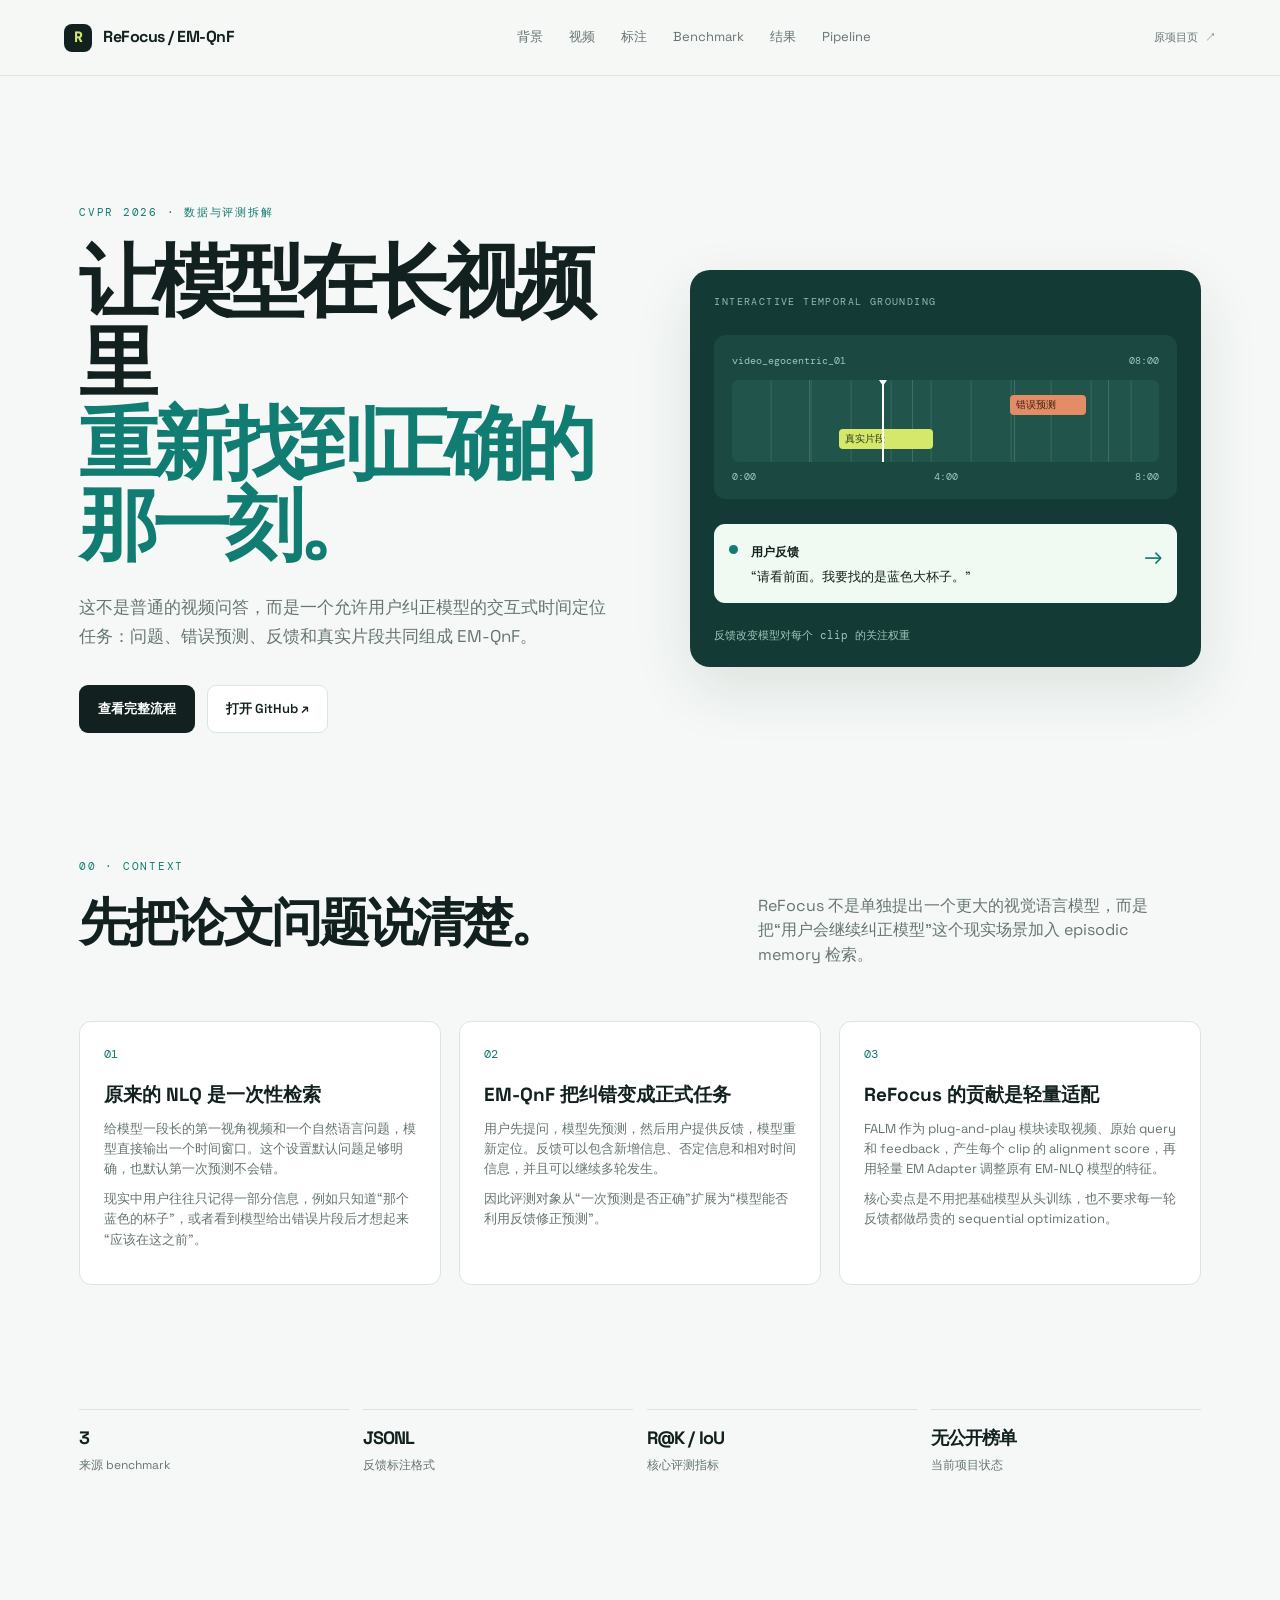
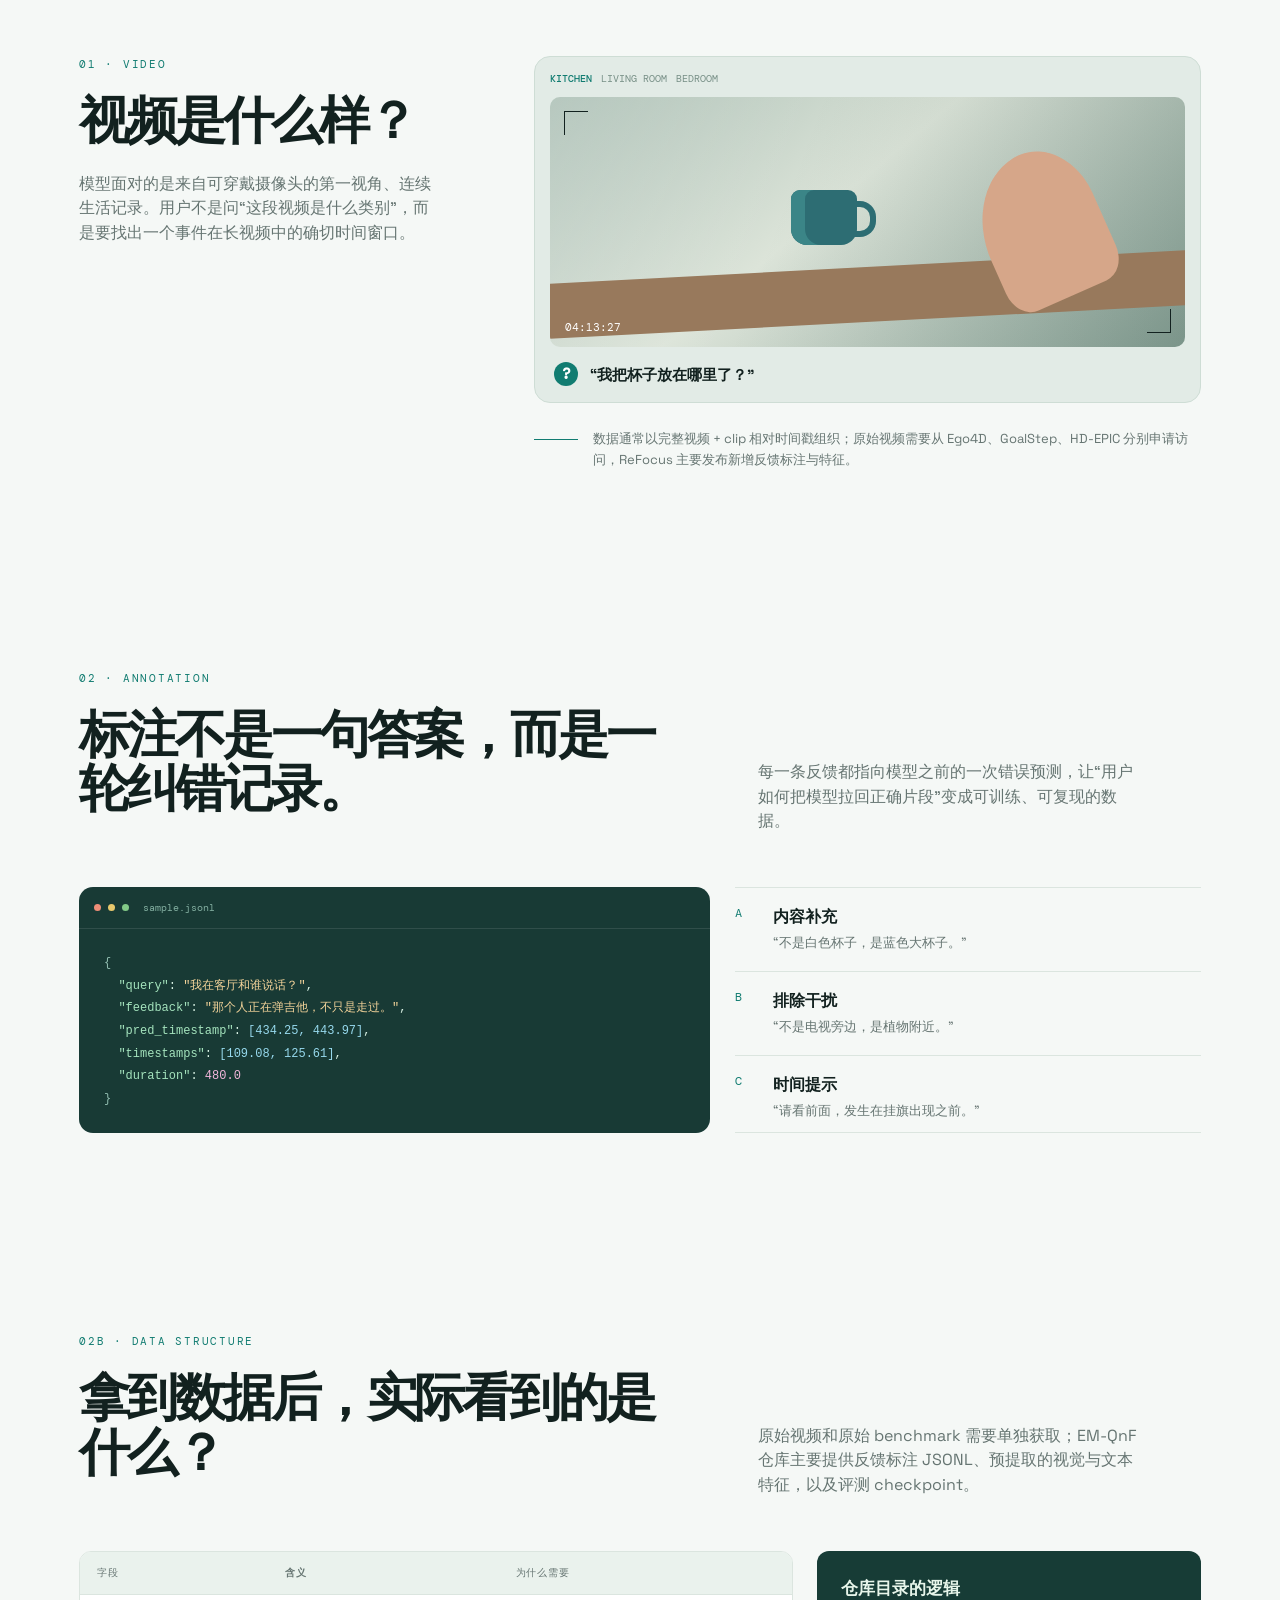
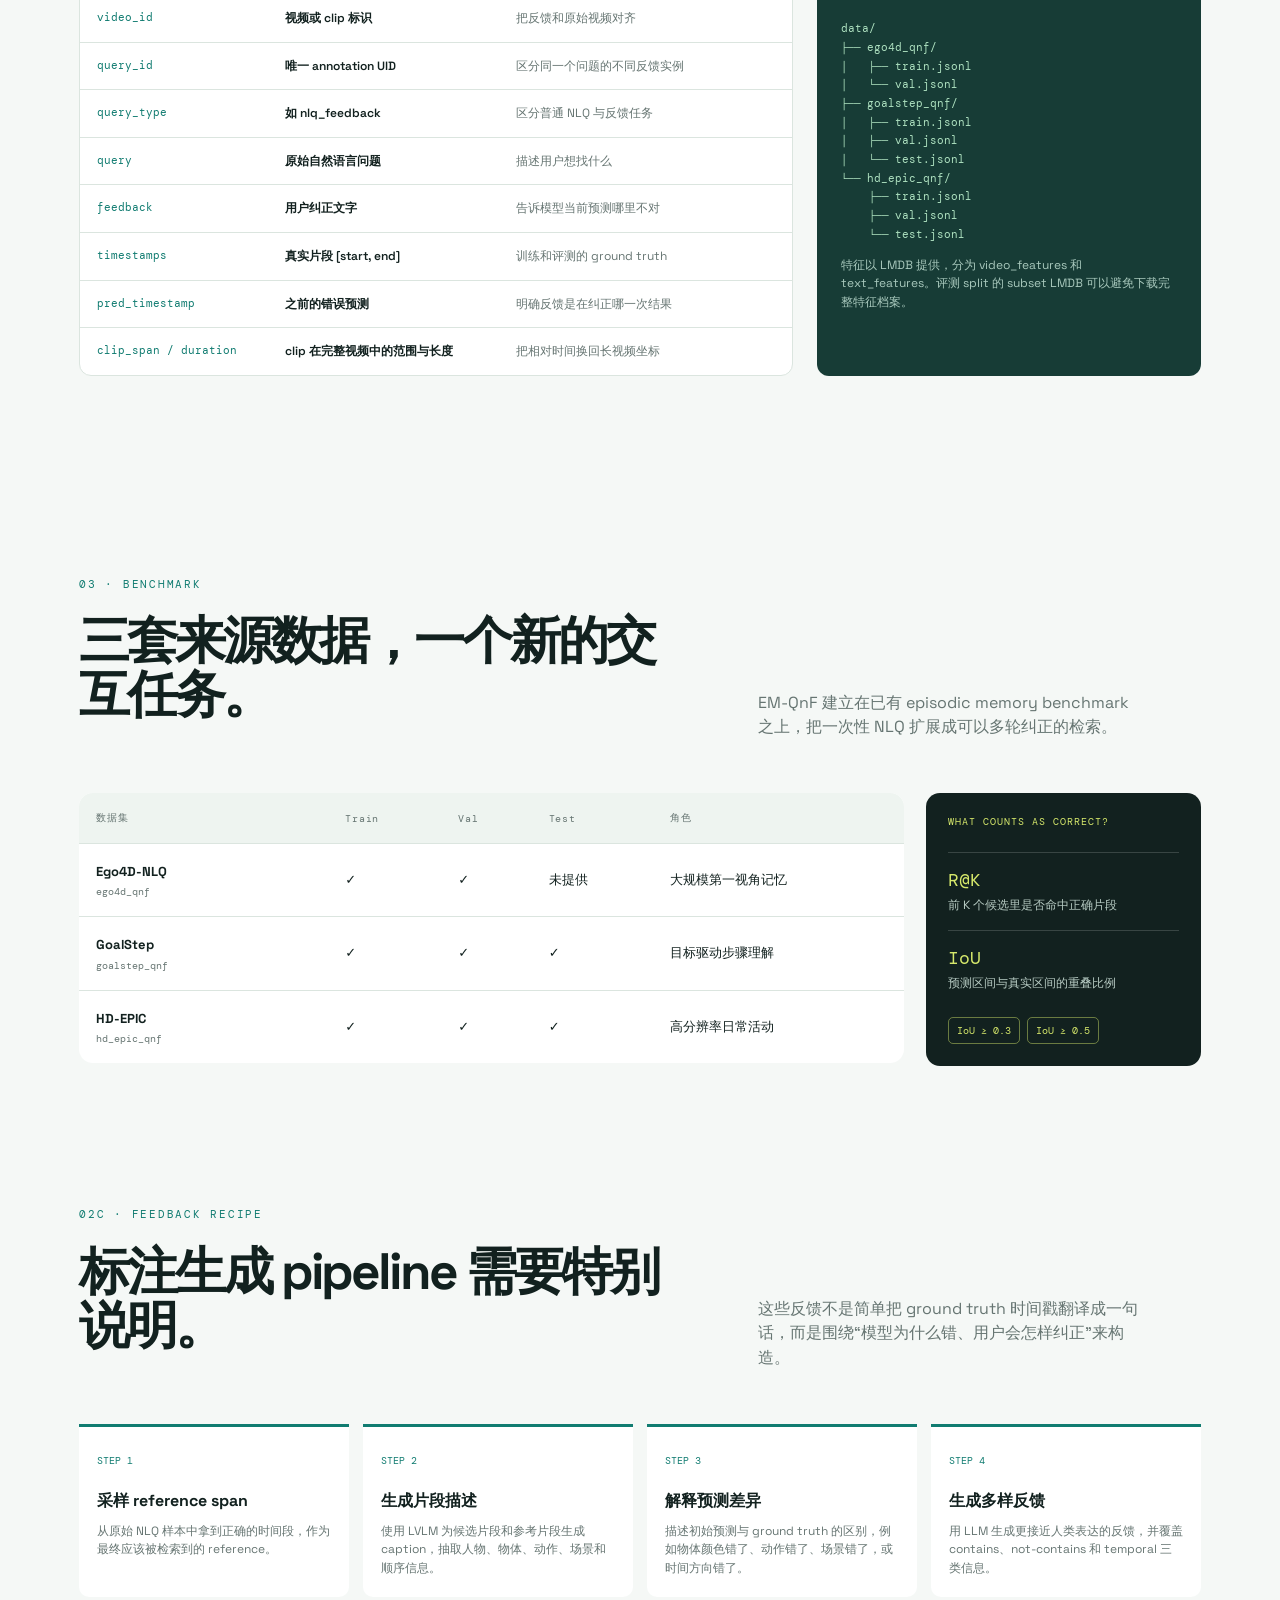
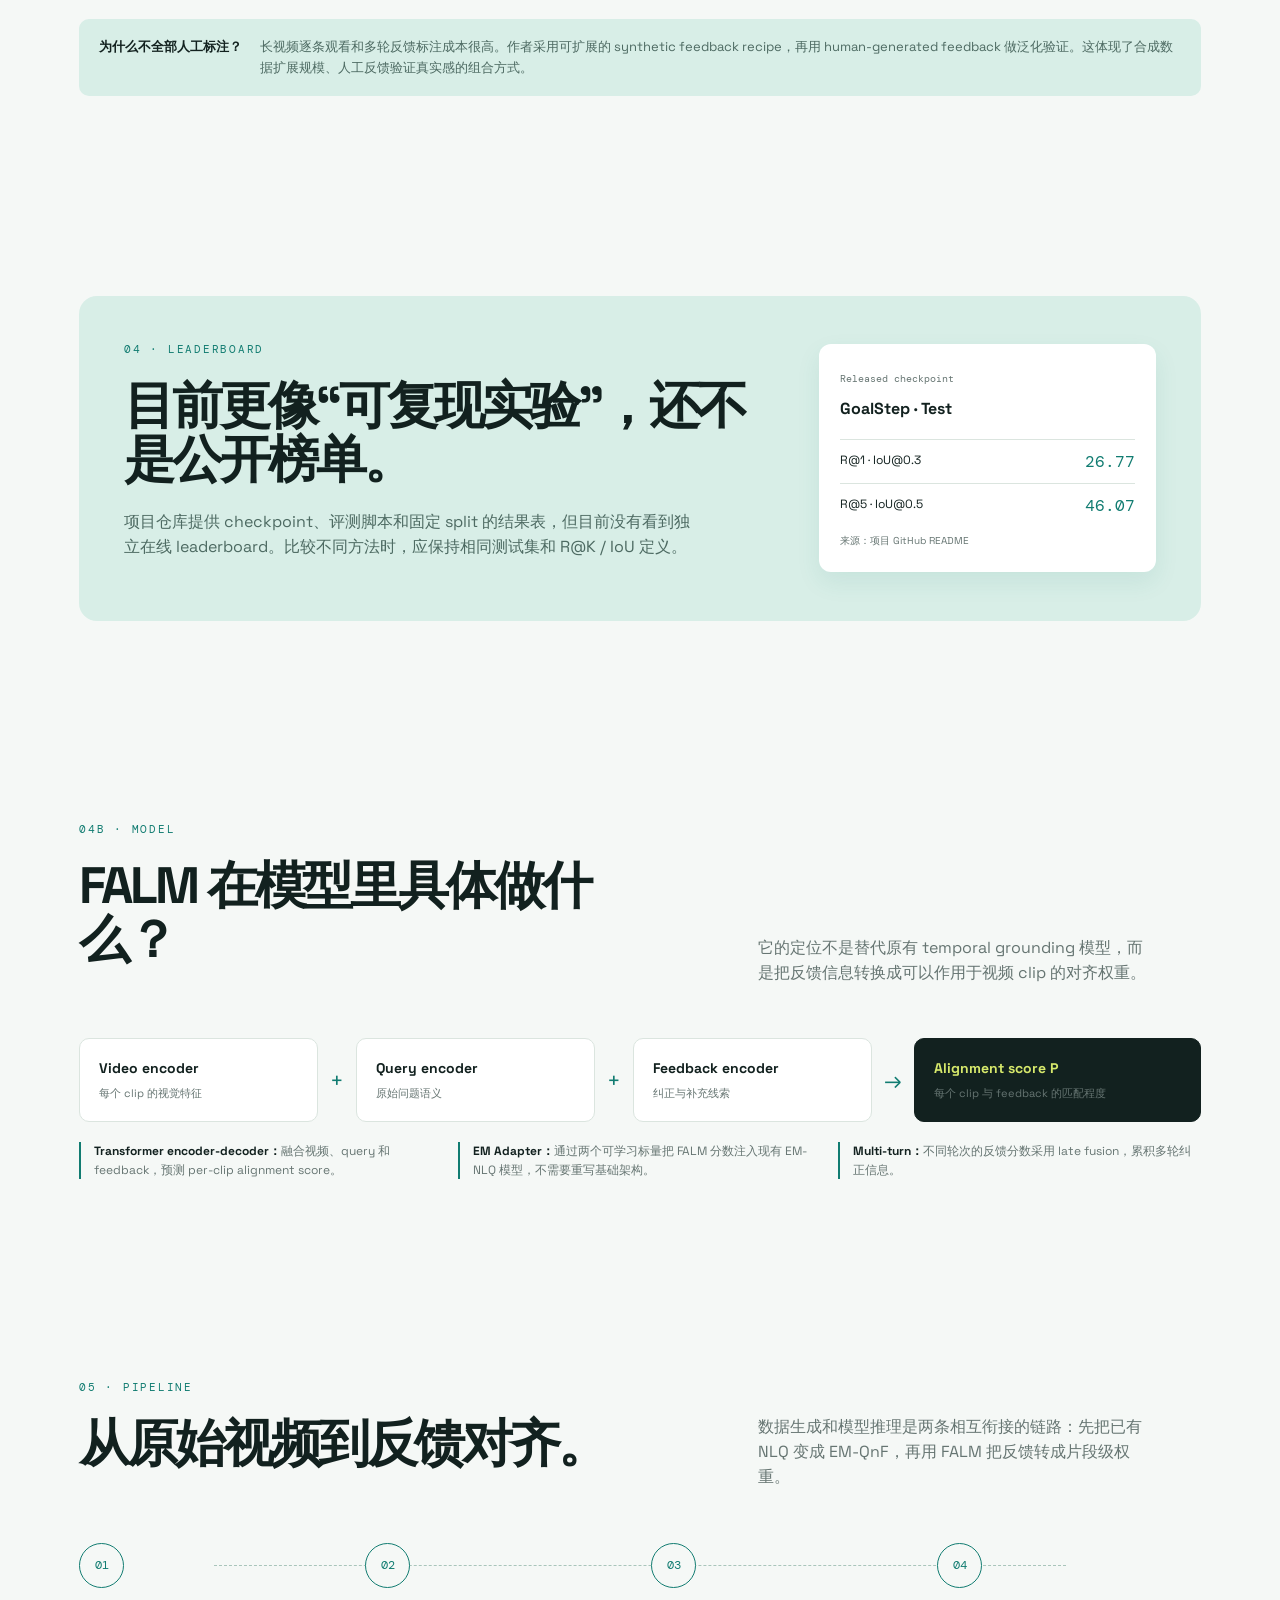
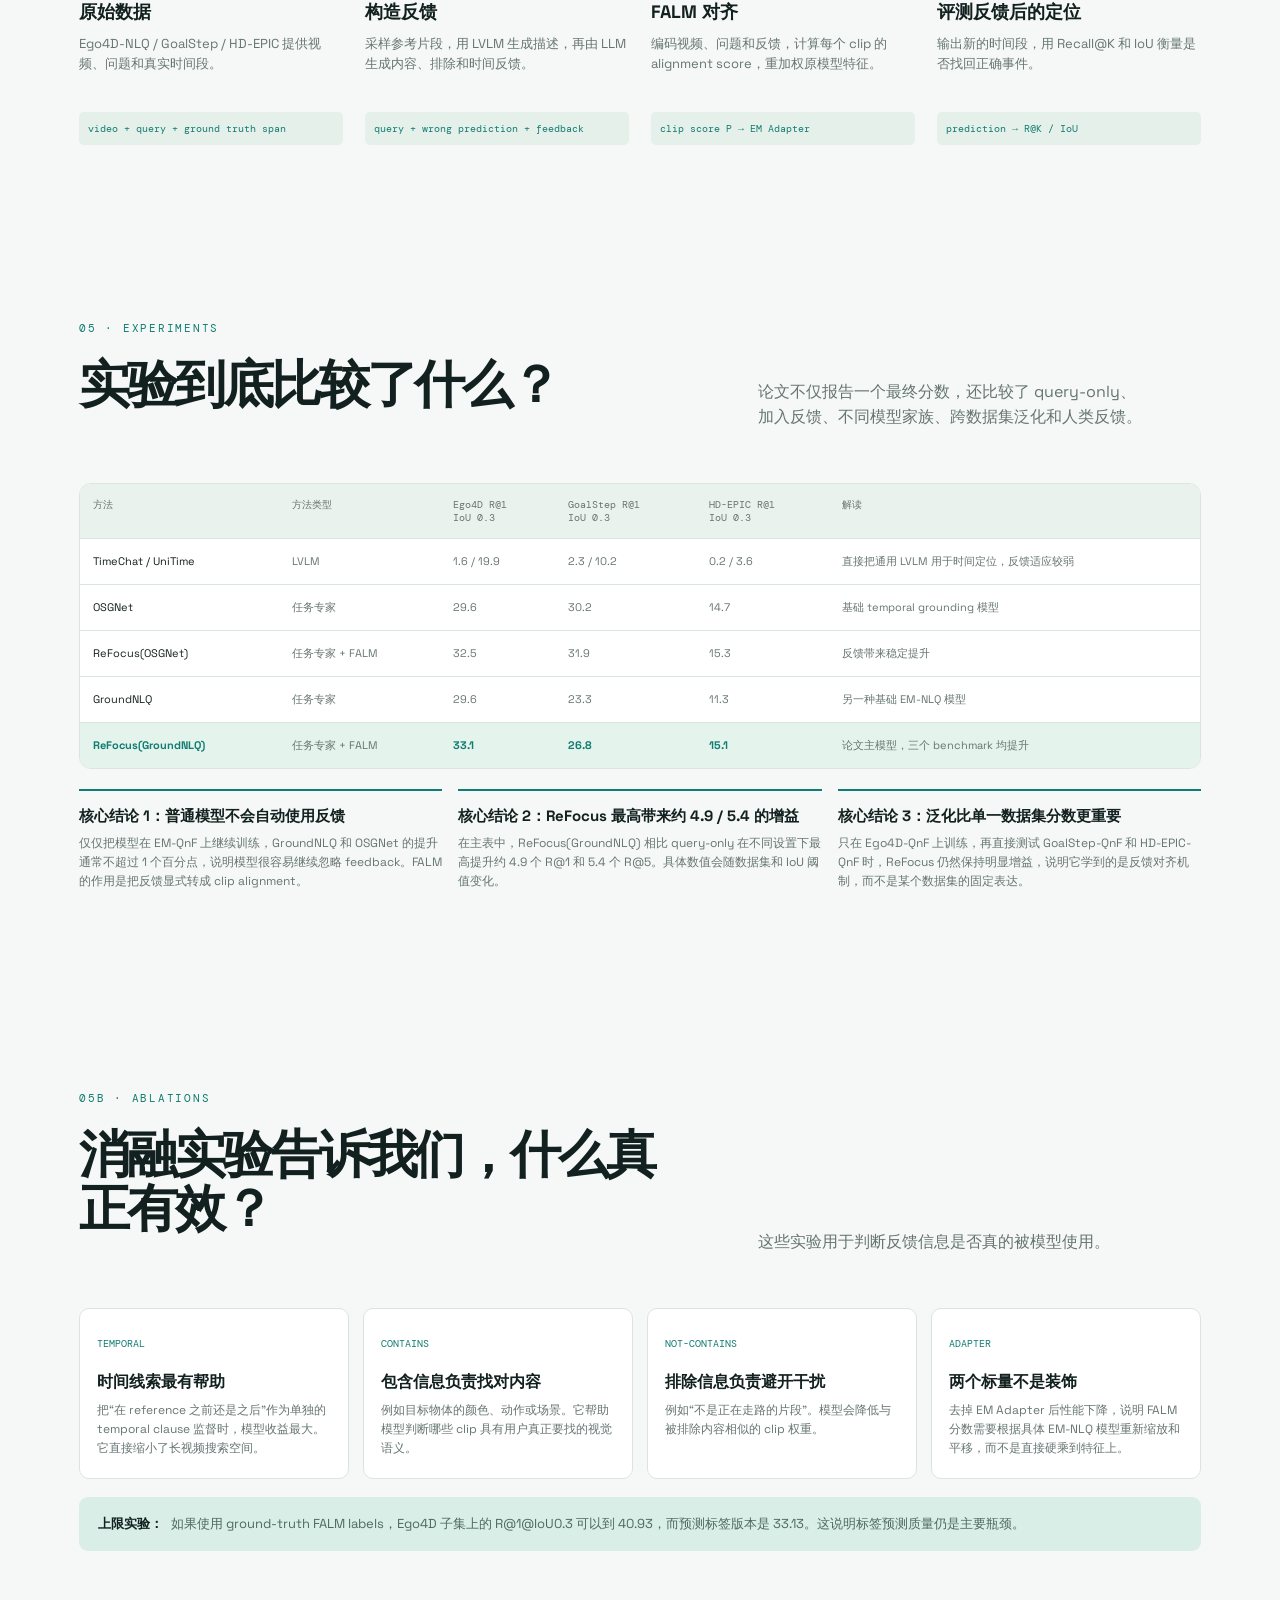
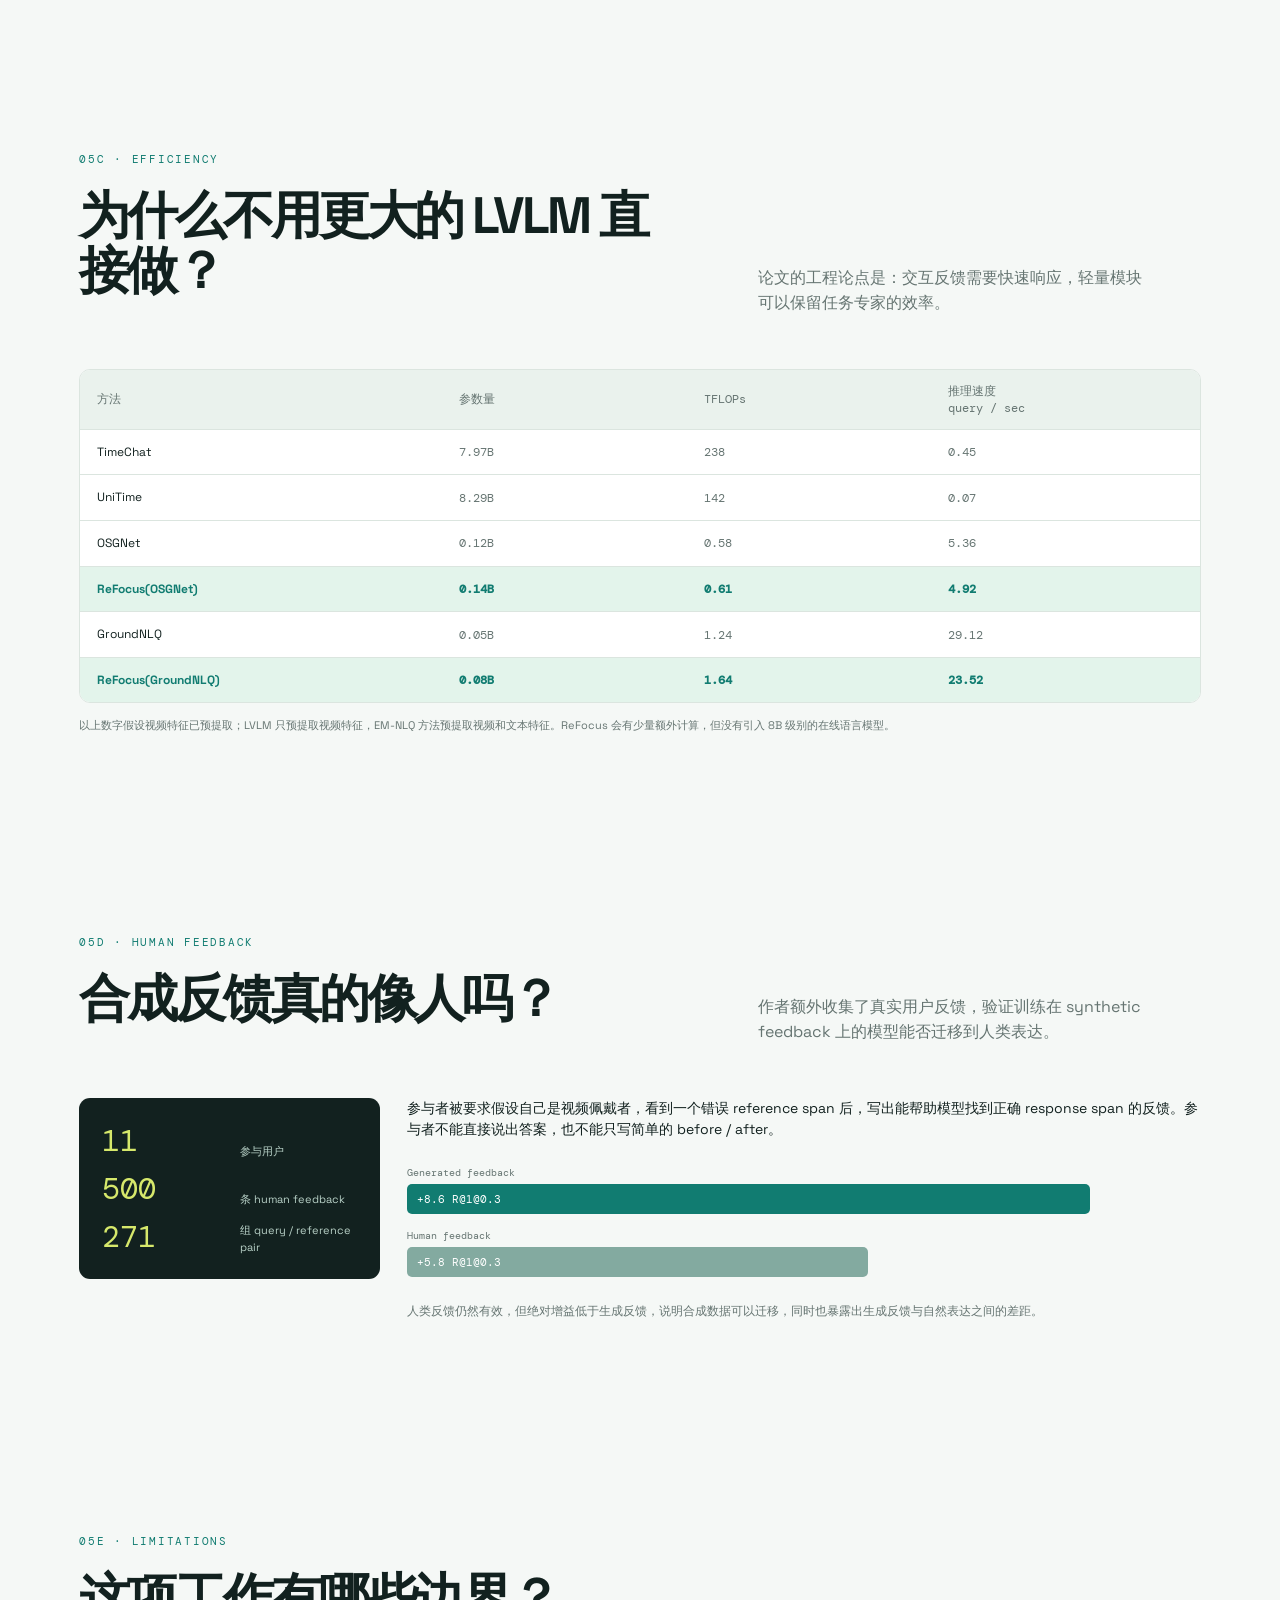
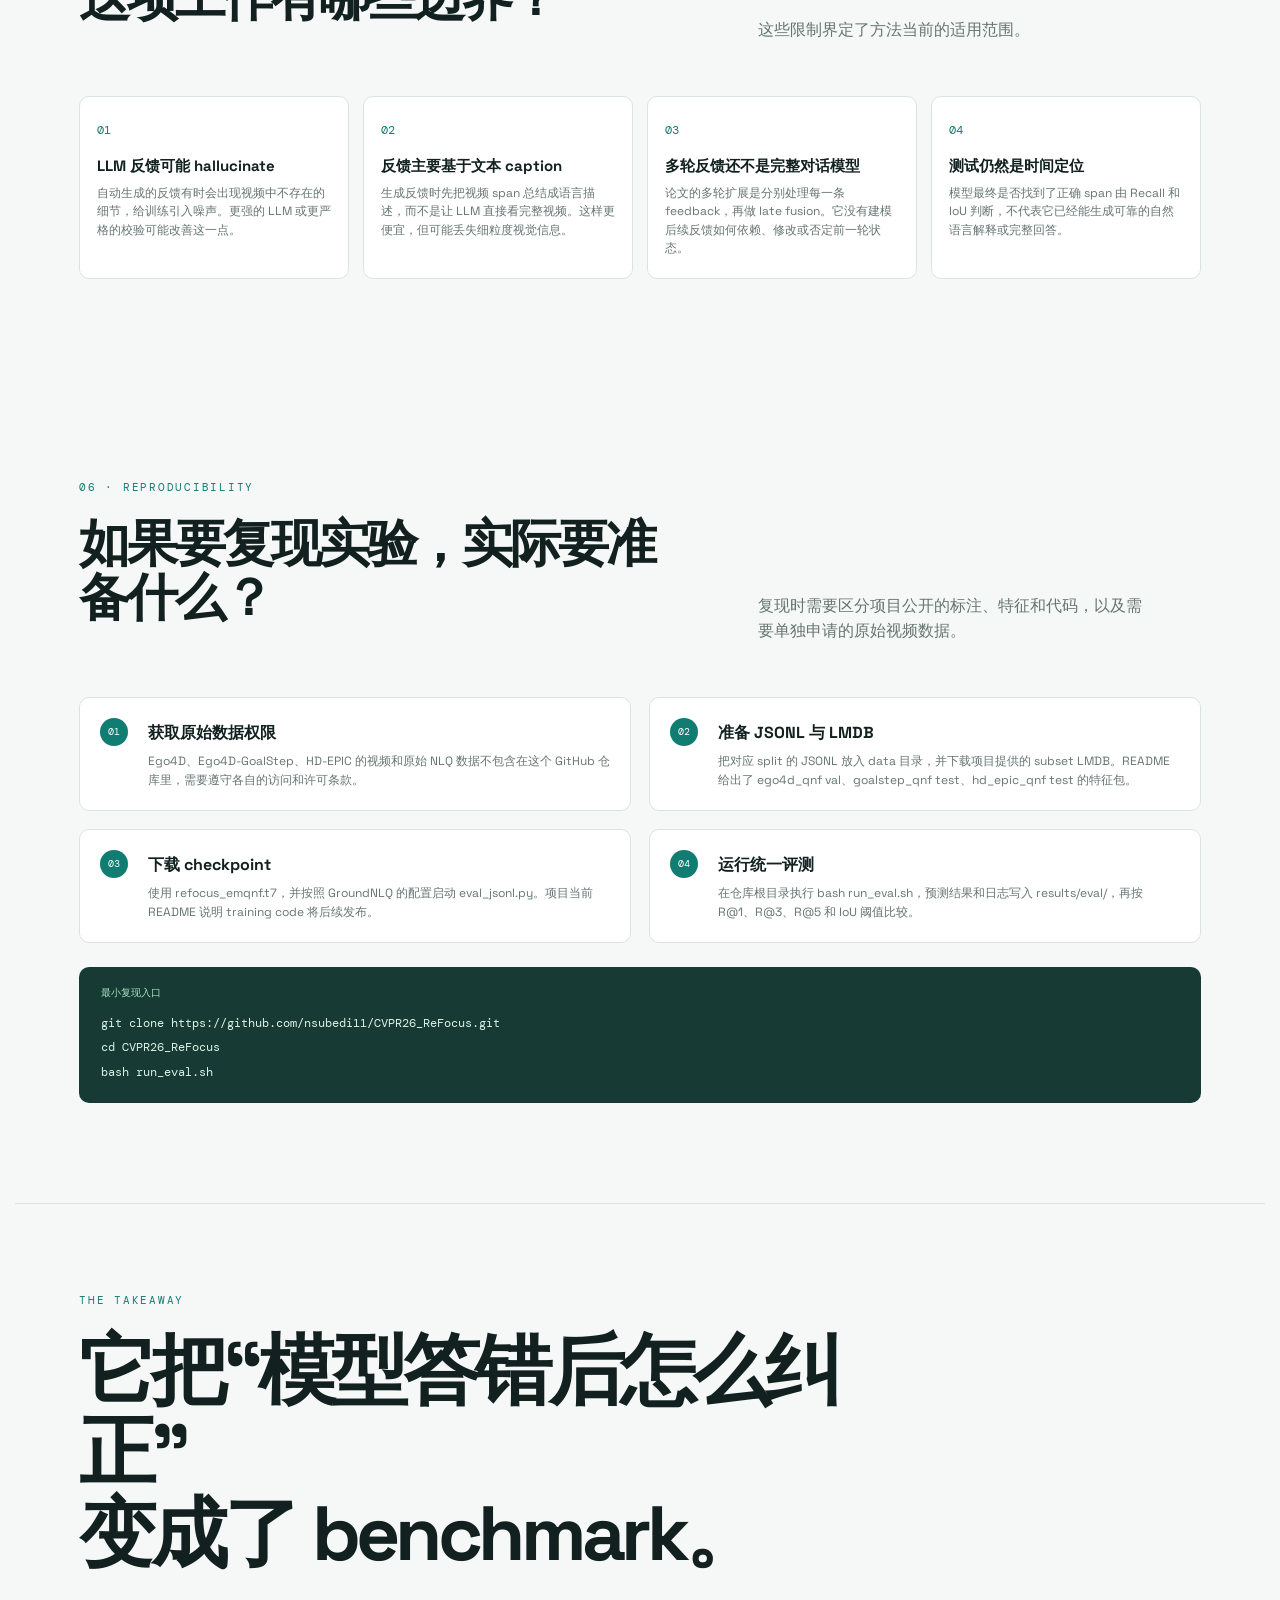
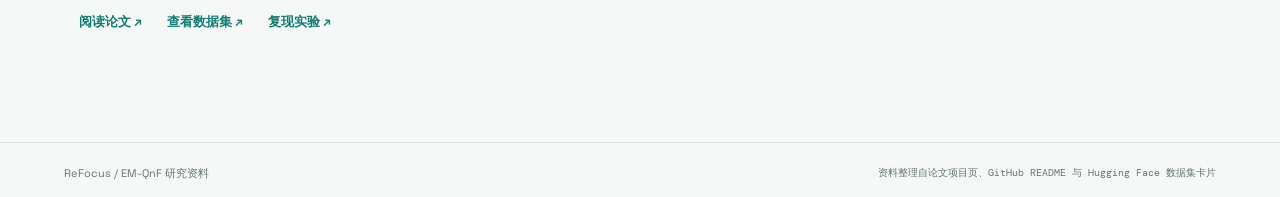
==== commit 4737924d: "Remove presentation-specific wording" ====
--- a/index.html
+++ b/index.html
@@ -4,7 +4,7 @@
   <meta charset="utf-8" />
   <meta name="viewport" content="width=device-width, initial-scale=1" />
   <meta name="description" content="ReFocus / EM-QnF 数据、标注、benchmark、leaderboard 与 pipeline 解读。" />
-  <title>ReFocus / EM-QnF 汇报材料</title>
+  <title>ReFocus / EM-QnF 研究资料</title>
   <link rel="stylesheet" href="styles.css" />
 </head>
 <body>
@@ -62,7 +62,7 @@
 
     <section class="section reveal" id="benchmark"><div class="section-heading"><div><p class="eyebrow">03 · BENCHMARK</p><h2>三套来源数据，一个新的交互任务。</h2></div><p>EM-QnF 建立在已有 episodic memory benchmark 之上，把一次性 NLQ 扩展成可以多轮纠正的检索。</p></div><div class="benchmark-layout"><div class="benchmark-table-wrap"><table><thead><tr><th>数据集</th><th>Train</th><th>Val</th><th>Test</th><th>角色</th></tr></thead><tbody><tr><td><strong>Ego4D-NLQ</strong><small>ego4d_qnf</small></td><td>✓</td><td>✓</td><td>未提供</td><td>大规模第一视角记忆</td></tr><tr><td><strong>GoalStep</strong><small>goalstep_qnf</small></td><td>✓</td><td>✓</td><td>✓</td><td>目标驱动步骤理解</td></tr><tr><td><strong>HD-EPIC</strong><small>hd_epic_qnf</small></td><td>✓</td><td>✓</td><td>✓</td><td>高分辨率日常活动</td></tr></tbody></table></div><div class="metric-panel"><p class="metric-kicker">WHAT COUNTS AS CORRECT?</p><div class="metric"><strong>R@K</strong><span>前 K 个候选里是否命中正确片段</span></div><div class="metric"><strong>IoU</strong><span>预测区间与真实区间的重叠比例</span></div><div class="metric-tags"><span>IoU ≥ 0.3</span><span>IoU ≥ 0.5</span></div></div></div></section>
 
-    <section class="section feedback-recipe reveal"><div class="section-heading"><div><p class="eyebrow">02C · FEEDBACK RECIPE</p><h2>标注生成 pipeline 需要特别说明。</h2></div><p>这些反馈不是简单把 ground truth 时间戳翻译成一句话，而是围绕“模型为什么错、用户会怎样纠正”来构造。</p></div><div class="recipe-grid"><article><span>STEP 1</span><h3>采样 reference span</h3><p>从原始 NLQ 样本中拿到正确的时间段，作为最终应该被检索到的 reference。</p></article><article><span>STEP 2</span><h3>生成片段描述</h3><p>使用 LVLM 为候选片段和参考片段生成 caption，抽取人物、物体、动作、场景和顺序信息。</p></article><article><span>STEP 3</span><h3>解释预测差异</h3><p>描述初始预测与 ground truth 的区别，例如物体颜色错了、动作错了、场景错了，或时间方向错了。</p></article><article><span>STEP 4</span><h3>生成多样反馈</h3><p>用 LLM 生成更接近人类表达的反馈，并覆盖 contains、not-contains 和 temporal 三类信息。</p></article></div><div class="callout"><strong>为什么不全部人工标注？</strong><span>长视频逐条观看和多轮反馈标注成本很高。作者采用可扩展的 synthetic feedback recipe，再用 human-generated feedback 做泛化验证。汇报时可以把它解释为“自动扩充规模，人工检验真实感”。</span></div></section>
+    <section class="section feedback-recipe reveal"><div class="section-heading"><div><p class="eyebrow">02C · FEEDBACK RECIPE</p><h2>标注生成 pipeline 需要特别说明。</h2></div><p>这些反馈不是简单把 ground truth 时间戳翻译成一句话，而是围绕“模型为什么错、用户会怎样纠正”来构造。</p></div><div class="recipe-grid"><article><span>STEP 1</span><h3>采样 reference span</h3><p>从原始 NLQ 样本中拿到正确的时间段，作为最终应该被检索到的 reference。</p></article><article><span>STEP 2</span><h3>生成片段描述</h3><p>使用 LVLM 为候选片段和参考片段生成 caption，抽取人物、物体、动作、场景和顺序信息。</p></article><article><span>STEP 3</span><h3>解释预测差异</h3><p>描述初始预测与 ground truth 的区别，例如物体颜色错了、动作错了、场景错了，或时间方向错了。</p></article><article><span>STEP 4</span><h3>生成多样反馈</h3><p>用 LLM 生成更接近人类表达的反馈，并覆盖 contains、not-contains 和 temporal 三类信息。</p></article></div><div class="callout"><strong>为什么不全部人工标注？</strong><span>长视频逐条观看和多轮反馈标注成本很高。作者采用可扩展的 synthetic feedback recipe，再用 human-generated feedback 做泛化验证。这体现了合成数据扩展规模、人工反馈验证真实感的组合方式。</span></div></section>
 
     <section class="section reveal" id="leaderboard"><div class="leaderboard-banner"><div><p class="eyebrow">04 · LEADERBOARD</p><h2>目前更像“可复现实验”，还不是公开榜单。</h2><p>项目仓库提供 checkpoint、评测脚本和固定 split 的结果表，但目前没有看到独立在线 leaderboard。比较不同方法时，应保持相同测试集和 R@K / IoU 定义。</p></div><div class="result-card"><span>Released checkpoint</span><strong>GoalStep · Test</strong><div class="result-row"><span>R@1 · IoU@0.3</span><b>26.77</b></div><div class="result-row"><span>R@5 · IoU@0.5</span><b>46.07</b></div><small>来源：项目 GitHub README</small></div></div></section>
 
@@ -72,19 +72,19 @@
 
     <section class="section results-section reveal" id="results"><div class="section-heading"><div><p class="eyebrow">05 · EXPERIMENTS</p><h2>实验到底比较了什么？</h2></div><p>论文不仅报告一个最终分数，还比较了 query-only、加入反馈、不同模型家族、跨数据集泛化和人类反馈。</p></div><div class="results-table-wrap"><table class="results-table"><thead><tr><th>方法</th><th>方法类型</th><th>Ego4D R@1<br />IoU 0.3</th><th>GoalStep R@1<br />IoU 0.3</th><th>HD-EPIC R@1<br />IoU 0.3</th><th>解读</th></tr></thead><tbody><tr><td>TimeChat / UniTime</td><td>LVLM</td><td>1.6 / 19.9</td><td>2.3 / 10.2</td><td>0.2 / 3.6</td><td>直接把通用 LVLM 用于时间定位，反馈适应较弱</td></tr><tr><td>OSGNet</td><td>任务专家</td><td>29.6</td><td>30.2</td><td>14.7</td><td>基础 temporal grounding 模型</td></tr><tr><td>ReFocus(OSGNet)</td><td>任务专家 + FALM</td><td>32.5</td><td>31.9</td><td>15.3</td><td>反馈带来稳定提升</td></tr><tr><td>GroundNLQ</td><td>任务专家</td><td>29.6</td><td>23.3</td><td>11.3</td><td>另一种基础 EM-NLQ 模型</td></tr><tr class="highlight-row"><td>ReFocus(GroundNLQ)</td><td>任务专家 + FALM</td><td>33.1</td><td>26.8</td><td>15.1</td><td>论文主模型，三个 benchmark 均提升</td></tr></tbody></table></div><div class="result-reading"><article><h3>核心结论 1：普通模型不会自动使用反馈</h3><p>仅仅把模型在 EM-QnF 上继续训练，GroundNLQ 和 OSGNet 的提升通常不超过 1 个百分点，说明模型很容易继续忽略 feedback。FALM 的作用是把反馈显式转成 clip alignment。</p></article><article><h3>核心结论 2：ReFocus 最高带来约 4.9 / 5.4 的增益</h3><p>在主表中，ReFocus(GroundNLQ) 相比 query-only 在不同设置下最高提升约 4.9 个 R@1 和 5.4 个 R@5。具体数值会随数据集和 IoU 阈值变化。</p></article><article><h3>核心结论 3：泛化比单一数据集分数更重要</h3><p>只在 Ego4D-QnF 上训练，再直接测试 GoalStep-QnF 和 HD-EPIC-QnF 时，ReFocus 仍然保持明显增益，说明它学到的是反馈对齐机制，而不是某个数据集的固定表达。</p></article></div></section>
 
-    <section class="section analysis-section reveal"><div class="section-heading"><div><p class="eyebrow">05B · ABLATIONS</p><h2>消融实验告诉我们，什么真正有效？</h2></div><p>这部分适合汇报中的“为什么不是简单拼接文本”问题。</p></div><div class="ablation-grid"><article><span class="ablation-tag">TEMPORAL</span><h3>时间线索最有帮助</h3><p>把“在 reference 之前还是之后”作为单独的 temporal clause 监督时，模型收益最大。它直接缩小了长视频搜索空间。</p></article><article><span class="ablation-tag">CONTAINS</span><h3>包含信息负责找对内容</h3><p>例如目标物体的颜色、动作或场景。它帮助模型判断哪些 clip 具有用户真正要找的视觉语义。</p></article><article><span class="ablation-tag">NOT-CONTAINS</span><h3>排除信息负责避开干扰</h3><p>例如“不是正在走路的片段”。模型会降低与被排除内容相似的 clip 权重。</p></article><article><span class="ablation-tag">ADAPTER</span><h3>两个标量不是装饰</h3><p>去掉 EM Adapter 后性能下降，说明 FALM 分数需要根据具体 EM-NLQ 模型重新缩放和平移，而不是直接硬乘到特征上。</p></article></div><div class="ablation-note"><strong>上限实验：</strong><span>如果使用 ground-truth FALM labels，Ego4D 子集上的 R@1@IoU0.3 可以到 40.93，而预测标签版本是 33.13。这说明标签预测质量仍是主要瓶颈。</span></div></section>
+    <section class="section analysis-section reveal"><div class="section-heading"><div><p class="eyebrow">05B · ABLATIONS</p><h2>消融实验告诉我们，什么真正有效？</h2></div><p>这些实验用于判断反馈信息是否真的被模型使用。</p></div><div class="ablation-grid"><article><span class="ablation-tag">TEMPORAL</span><h3>时间线索最有帮助</h3><p>把“在 reference 之前还是之后”作为单独的 temporal clause 监督时，模型收益最大。它直接缩小了长视频搜索空间。</p></article><article><span class="ablation-tag">CONTAINS</span><h3>包含信息负责找对内容</h3><p>例如目标物体的颜色、动作或场景。它帮助模型判断哪些 clip 具有用户真正要找的视觉语义。</p></article><article><span class="ablation-tag">NOT-CONTAINS</span><h3>排除信息负责避开干扰</h3><p>例如“不是正在走路的片段”。模型会降低与被排除内容相似的 clip 权重。</p></article><article><span class="ablation-tag">ADAPTER</span><h3>两个标量不是装饰</h3><p>去掉 EM Adapter 后性能下降，说明 FALM 分数需要根据具体 EM-NLQ 模型重新缩放和平移，而不是直接硬乘到特征上。</p></article></div><div class="ablation-note"><strong>上限实验：</strong><span>如果使用 ground-truth FALM labels，Ego4D 子集上的 R@1@IoU0.3 可以到 40.93，而预测标签版本是 33.13。这说明标签预测质量仍是主要瓶颈。</span></div></section>
 
     <section class="section efficiency-section reveal"><div class="section-heading"><div><p class="eyebrow">05C · EFFICIENCY</p><h2>为什么不用更大的 LVLM 直接做？</h2></div><p>论文的工程论点是：交互反馈需要快速响应，轻量模块可以保留任务专家的效率。</p></div><div class="efficiency-grid"><div class="efficiency-head"><span>方法</span><span>参数量</span><span>TFLOPs</span><span>推理速度<br />query / sec</span></div><div><span>TimeChat</span><b>7.97B</b><b>238</b><b>0.45</b></div><div><span>UniTime</span><b>8.29B</b><b>142</b><b>0.07</b></div><div><span>OSGNet</span><b>0.12B</b><b>0.58</b><b>5.36</b></div><div class="efficiency-highlight"><span>ReFocus(OSGNet)</span><b>0.14B</b><b>0.61</b><b>4.92</b></div><div><span>GroundNLQ</span><b>0.05B</b><b>1.24</b><b>29.12</b></div><div class="efficiency-highlight"><span>ReFocus(GroundNLQ)</span><b>0.08B</b><b>1.64</b><b>23.52</b></div></div><p class="footnote">以上数字假设视频特征已预提取；LVLM 只预提取视频特征，EM-NLQ 方法预提取视频和文本特征。ReFocus 会有少量额外计算，但没有引入 8B 级别的在线语言模型。</p></section>
 
     <section class="section human-section reveal"><div class="section-heading"><div><p class="eyebrow">05D · HUMAN FEEDBACK</p><h2>合成反馈真的像人吗？</h2></div><p>作者额外收集了真实用户反馈，验证训练在 synthetic feedback 上的模型能否迁移到人类表达。</p></div><div class="human-layout"><div class="human-stat"><strong>11</strong><span>参与用户</span><strong>500</strong><span>条 human feedback</span><strong>271</strong><span>组 query / reference pair</span></div><div><p>参与者被要求假设自己是视频佩戴者，看到一个错误 reference span 后，写出能帮助模型找到正确 response span 的反馈。参与者不能直接说出答案，也不能只写简单的 before / after。</p><div class="human-bars"><div><label>Generated feedback</label><span style="width:86%">+8.6 R@1@0.3</span></div><div><label>Human feedback</label><span style="width:58%">+5.8 R@1@0.3</span></div></div><p class="muted-note">人类反馈仍然有效，但绝对增益低于生成反馈，说明合成数据可以迁移，同时也暴露出生成反馈与自然表达之间的差距。</p></div></div></section>
 
-    <section class="section limitations-section reveal"><div class="section-heading"><div><p class="eyebrow">05E · LIMITATIONS</p><h2>这项工作有哪些边界？</h2></div><p>汇报时需要同时讲清楚贡献和限制，避免把合成数据结果说成已经解决了真实对话。</p></div><div class="limitations-grid"><article><b>01</b><h3>LLM 反馈可能 hallucinate</h3><p>自动生成的反馈有时会出现视频中不存在的细节，给训练引入噪声。更强的 LLM 或更严格的校验可能改善这一点。</p></article><article><b>02</b><h3>反馈主要基于文本 caption</h3><p>生成反馈时先把视频 span 总结成语言描述，而不是让 LLM 直接看完整视频。这样更便宜，但可能丢失细粒度视觉信息。</p></article><article><b>03</b><h3>多轮反馈还不是完整对话模型</h3><p>论文的多轮扩展是分别处理每一条 feedback，再做 late fusion。它没有建模后续反馈如何依赖、修改或否定前一轮状态。</p></article><article><b>04</b><h3>测试仍然是时间定位</h3><p>模型最终是否找到了正确 span 由 Recall 和 IoU 判断，不代表它已经能生成可靠的自然语言解释或完整回答。</p></article></div></section>
+    <section class="section limitations-section reveal"><div class="section-heading"><div><p class="eyebrow">05E · LIMITATIONS</p><h2>这项工作有哪些边界？</h2></div><p>这些限制界定了方法当前的适用范围。</p></div><div class="limitations-grid"><article><b>01</b><h3>LLM 反馈可能 hallucinate</h3><p>自动生成的反馈有时会出现视频中不存在的细节，给训练引入噪声。更强的 LLM 或更严格的校验可能改善这一点。</p></article><article><b>02</b><h3>反馈主要基于文本 caption</h3><p>生成反馈时先把视频 span 总结成语言描述，而不是让 LLM 直接看完整视频。这样更便宜，但可能丢失细粒度视觉信息。</p></article><article><b>03</b><h3>多轮反馈还不是完整对话模型</h3><p>论文的多轮扩展是分别处理每一条 feedback，再做 late fusion。它没有建模后续反馈如何依赖、修改或否定前一轮状态。</p></article><article><b>04</b><h3>测试仍然是时间定位</h3><p>模型最终是否找到了正确 span 由 Recall 和 IoU 判断，不代表它已经能生成可靠的自然语言解释或完整回答。</p></article></div></section>
 
-    <section class="section reproducibility reveal"><div class="section-heading"><div><p class="eyebrow">06 · REPRODUCIBILITY</p><h2>如果要复现实验，实际要准备什么？</h2></div><p>汇报时可以把“公开了什么”和“仍然需要申请什么”分开讲，避免把 annotation 仓库误认为完整视频数据集。</p></div><div class="checklist"><div><span class="check">01</span><h3>获取原始数据权限</h3><p>Ego4D、Ego4D-GoalStep、HD-EPIC 的视频和原始 NLQ 数据不包含在这个 GitHub 仓库里，需要遵守各自的访问和许可条款。</p></div><div><span class="check">02</span><h3>准备 JSONL 与 LMDB</h3><p>把对应 split 的 JSONL 放入 data 目录，并下载项目提供的 subset LMDB。README 给出了 ego4d_qnf val、goalstep_qnf test、hd_epic_qnf test 的特征包。</p></div><div><span class="check">03</span><h3>下载 checkpoint</h3><p>使用 refocus_emqnf.t7，并按照 GroundNLQ 的配置启动 eval_jsonl.py。项目当前 README 说明 training code 将后续发布。</p></div><div><span class="check">04</span><h3>运行统一评测</h3><p>在仓库根目录执行 bash run_eval.sh，预测结果和日志写入 results/eval/，再按 R@1、R@3、R@5 和 IoU 阈值比较。</p></div></div><div class="command-box"><span>最小复现入口</span><code>git clone https://github.com/nsubedi11/CVPR26_ReFocus.git<br />cd CVPR26_ReFocus<br />bash run_eval.sh</code></div></section>
+    <section class="section reproducibility reveal"><div class="section-heading"><div><p class="eyebrow">06 · REPRODUCIBILITY</p><h2>如果要复现实验，实际要准备什么？</h2></div><p>复现时需要区分项目公开的标注、特征和代码，以及需要单独申请的原始视频数据。</p></div><div class="checklist"><div><span class="check">01</span><h3>获取原始数据权限</h3><p>Ego4D、Ego4D-GoalStep、HD-EPIC 的视频和原始 NLQ 数据不包含在这个 GitHub 仓库里，需要遵守各自的访问和许可条款。</p></div><div><span class="check">02</span><h3>准备 JSONL 与 LMDB</h3><p>把对应 split 的 JSONL 放入 data 目录，并下载项目提供的 subset LMDB。README 给出了 ego4d_qnf val、goalstep_qnf test、hd_epic_qnf test 的特征包。</p></div><div><span class="check">03</span><h3>下载 checkpoint</h3><p>使用 refocus_emqnf.t7，并按照 GroundNLQ 的配置启动 eval_jsonl.py。项目当前 README 说明 training code 将后续发布。</p></div><div><span class="check">04</span><h3>运行统一评测</h3><p>在仓库根目录执行 bash run_eval.sh，预测结果和日志写入 results/eval/，再按 R@1、R@3、R@5 和 IoU 阈值比较。</p></div></div><div class="command-box"><span>最小复现入口</span><code>git clone https://github.com/nsubedi11/CVPR26_ReFocus.git<br />cd CVPR26_ReFocus<br />bash run_eval.sh</code></div></section>
 
     <section class="closing reveal"><p class="eyebrow">THE TAKEAWAY</p><h2>它把“模型答错后怎么纠正”<br />变成了 benchmark。</h2><div class="closing-links"><a href="https://arxiv.org/abs/2604.24893" target="_blank" rel="noreferrer">阅读论文 ↗</a><a href="https://huggingface.co/datasets/nsubedi123/EM-QnF" target="_blank" rel="noreferrer">查看数据集 ↗</a><a href="https://github.com/nsubedi11/CVPR26_ReFocus" target="_blank" rel="noreferrer">复现实验 ↗</a></div></section>
   </main>
-  <footer><span>ReFocus / EM-QnF 汇报材料</span><span>资料整理自论文项目页、GitHub README 与 Hugging Face 数据集卡片</span></footer>
+  <footer><span>ReFocus / EM-QnF 研究资料</span><span>资料整理自论文项目页、GitHub README 与 Hugging Face 数据集卡片</span></footer>
   <script src="script.js"></script>
 </body>
 </html>
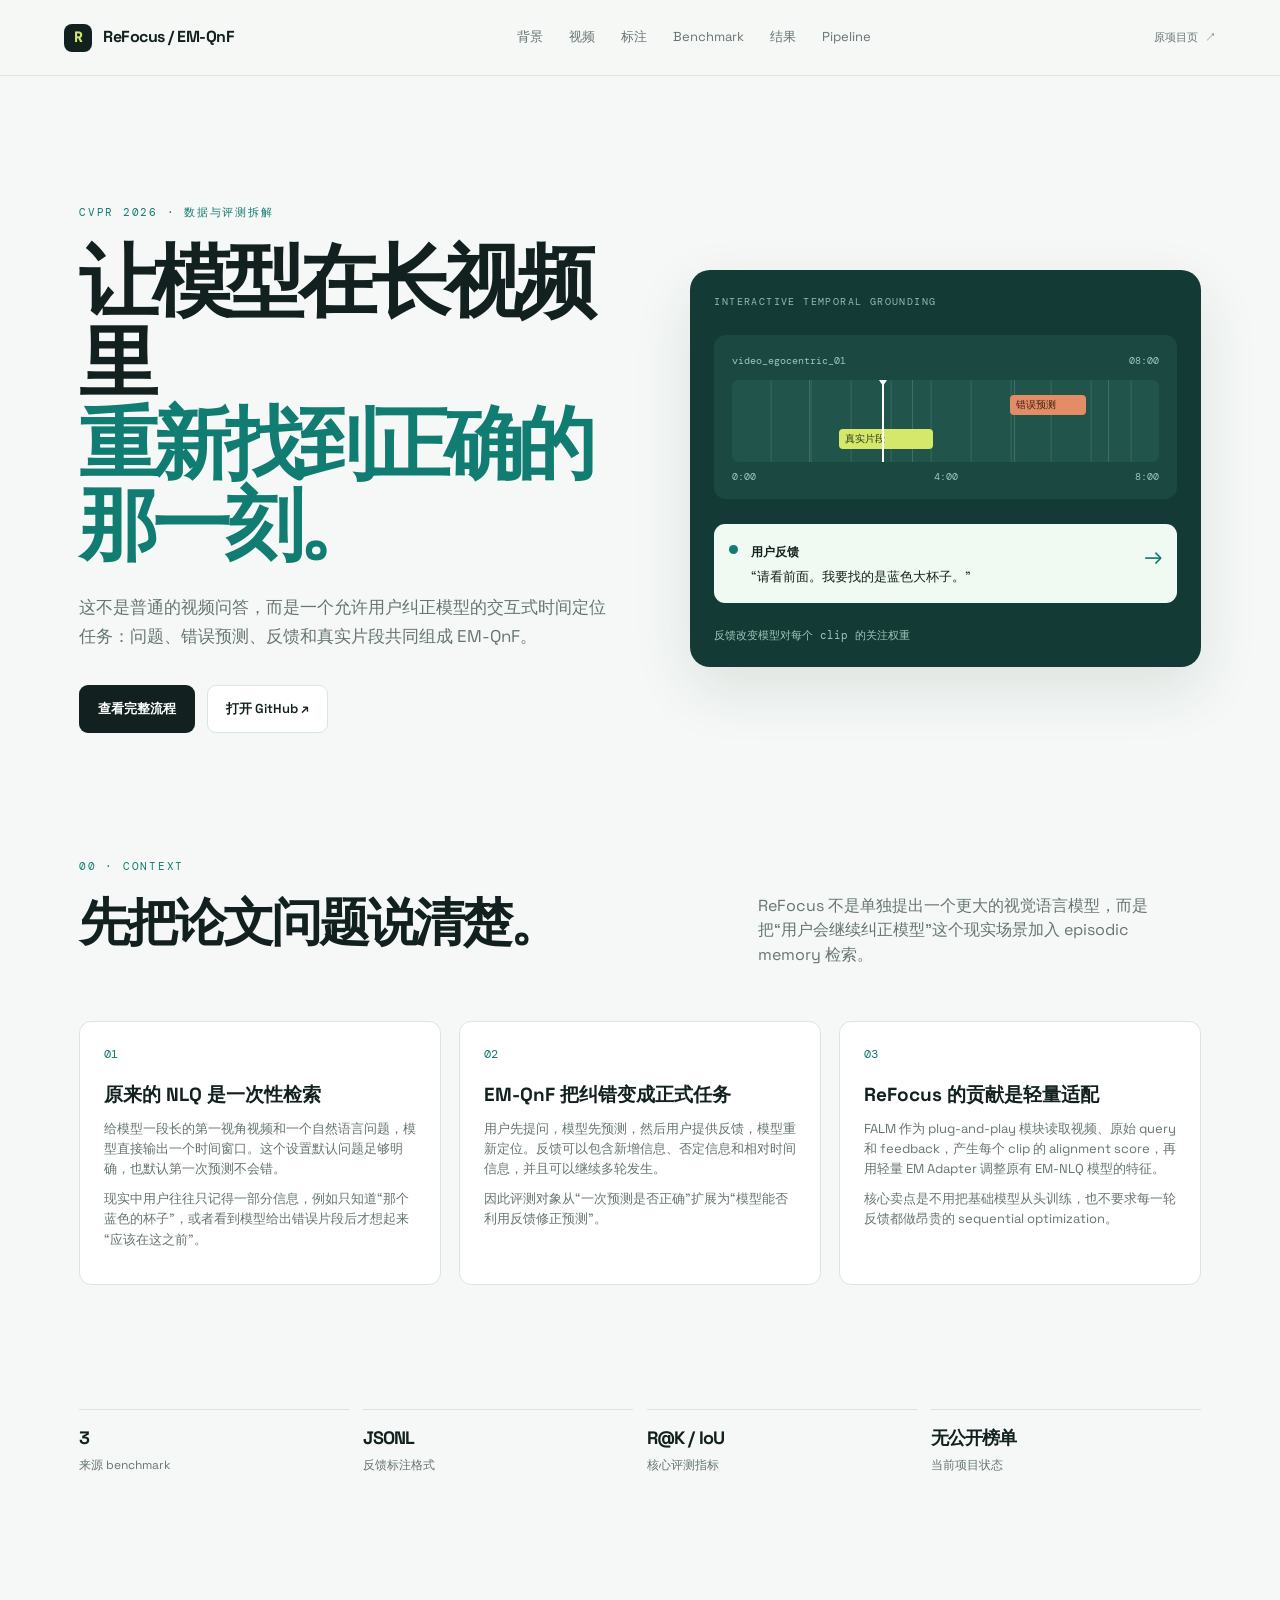
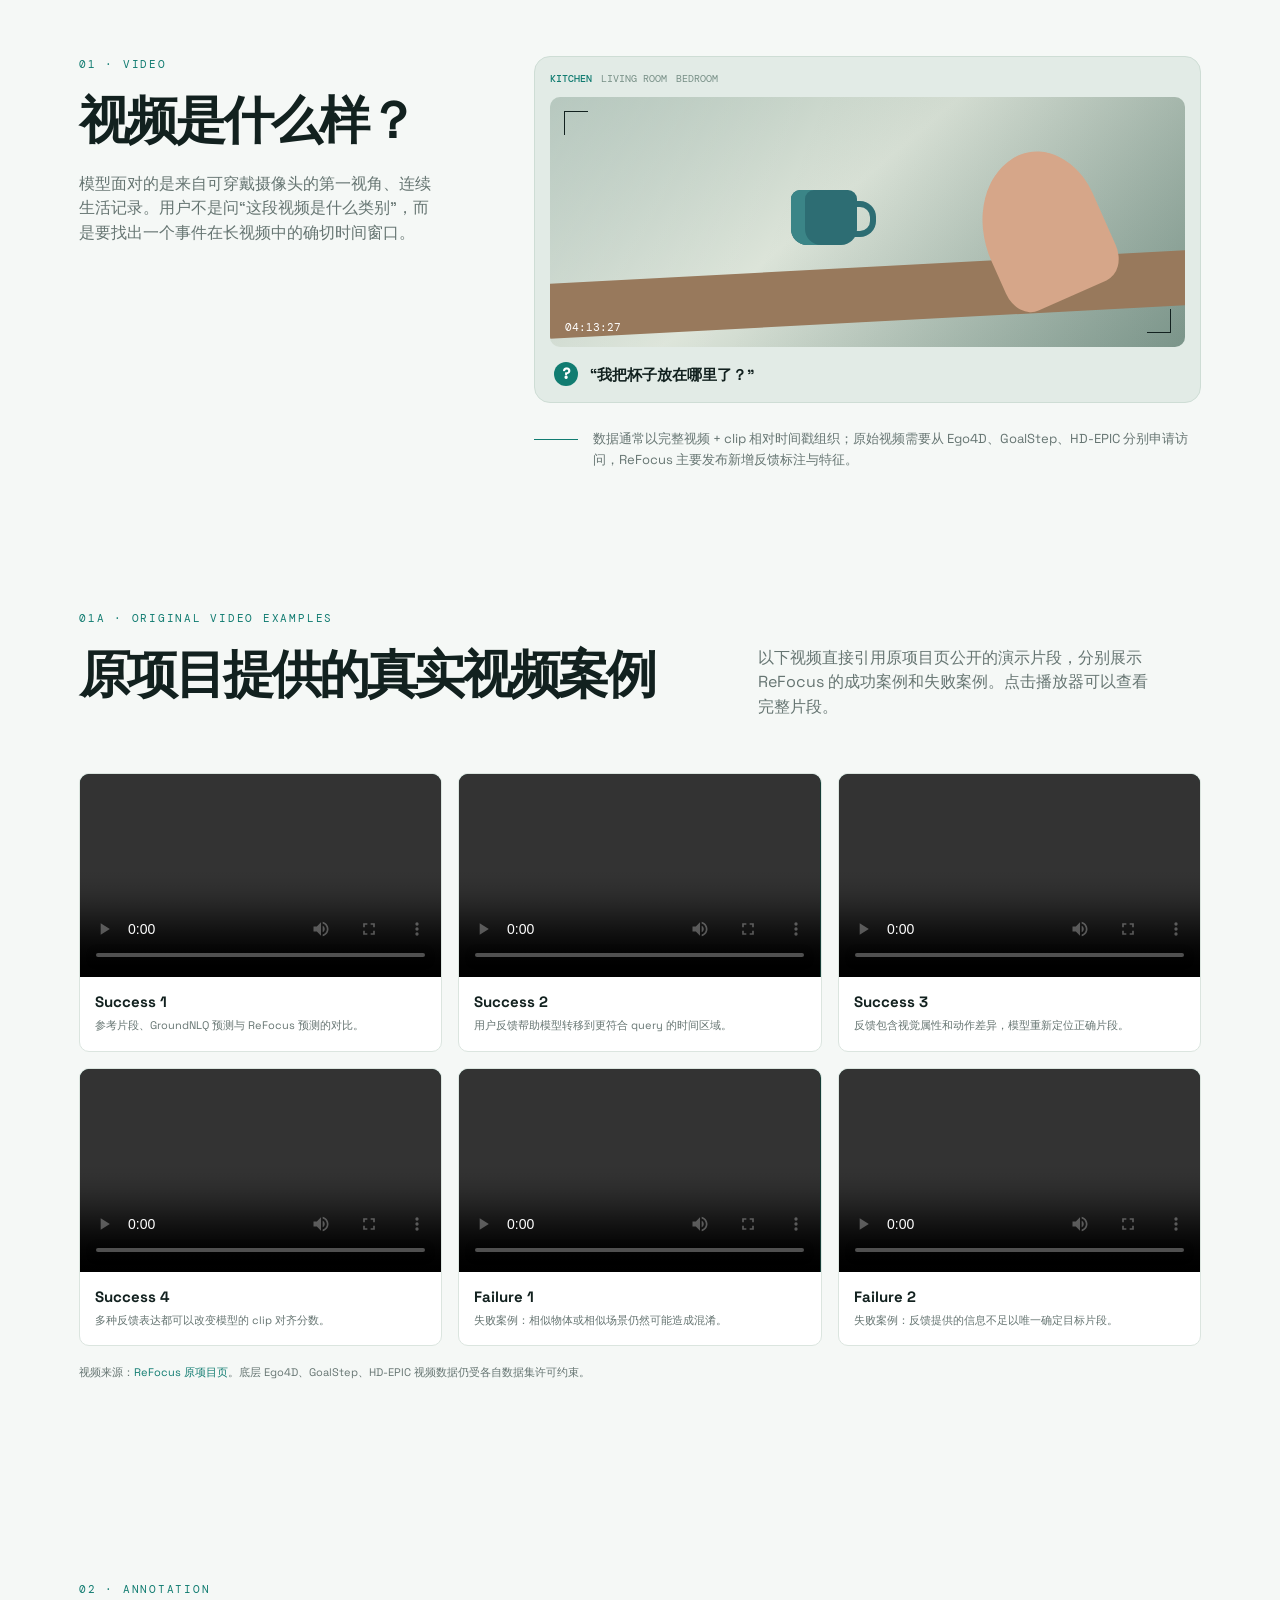
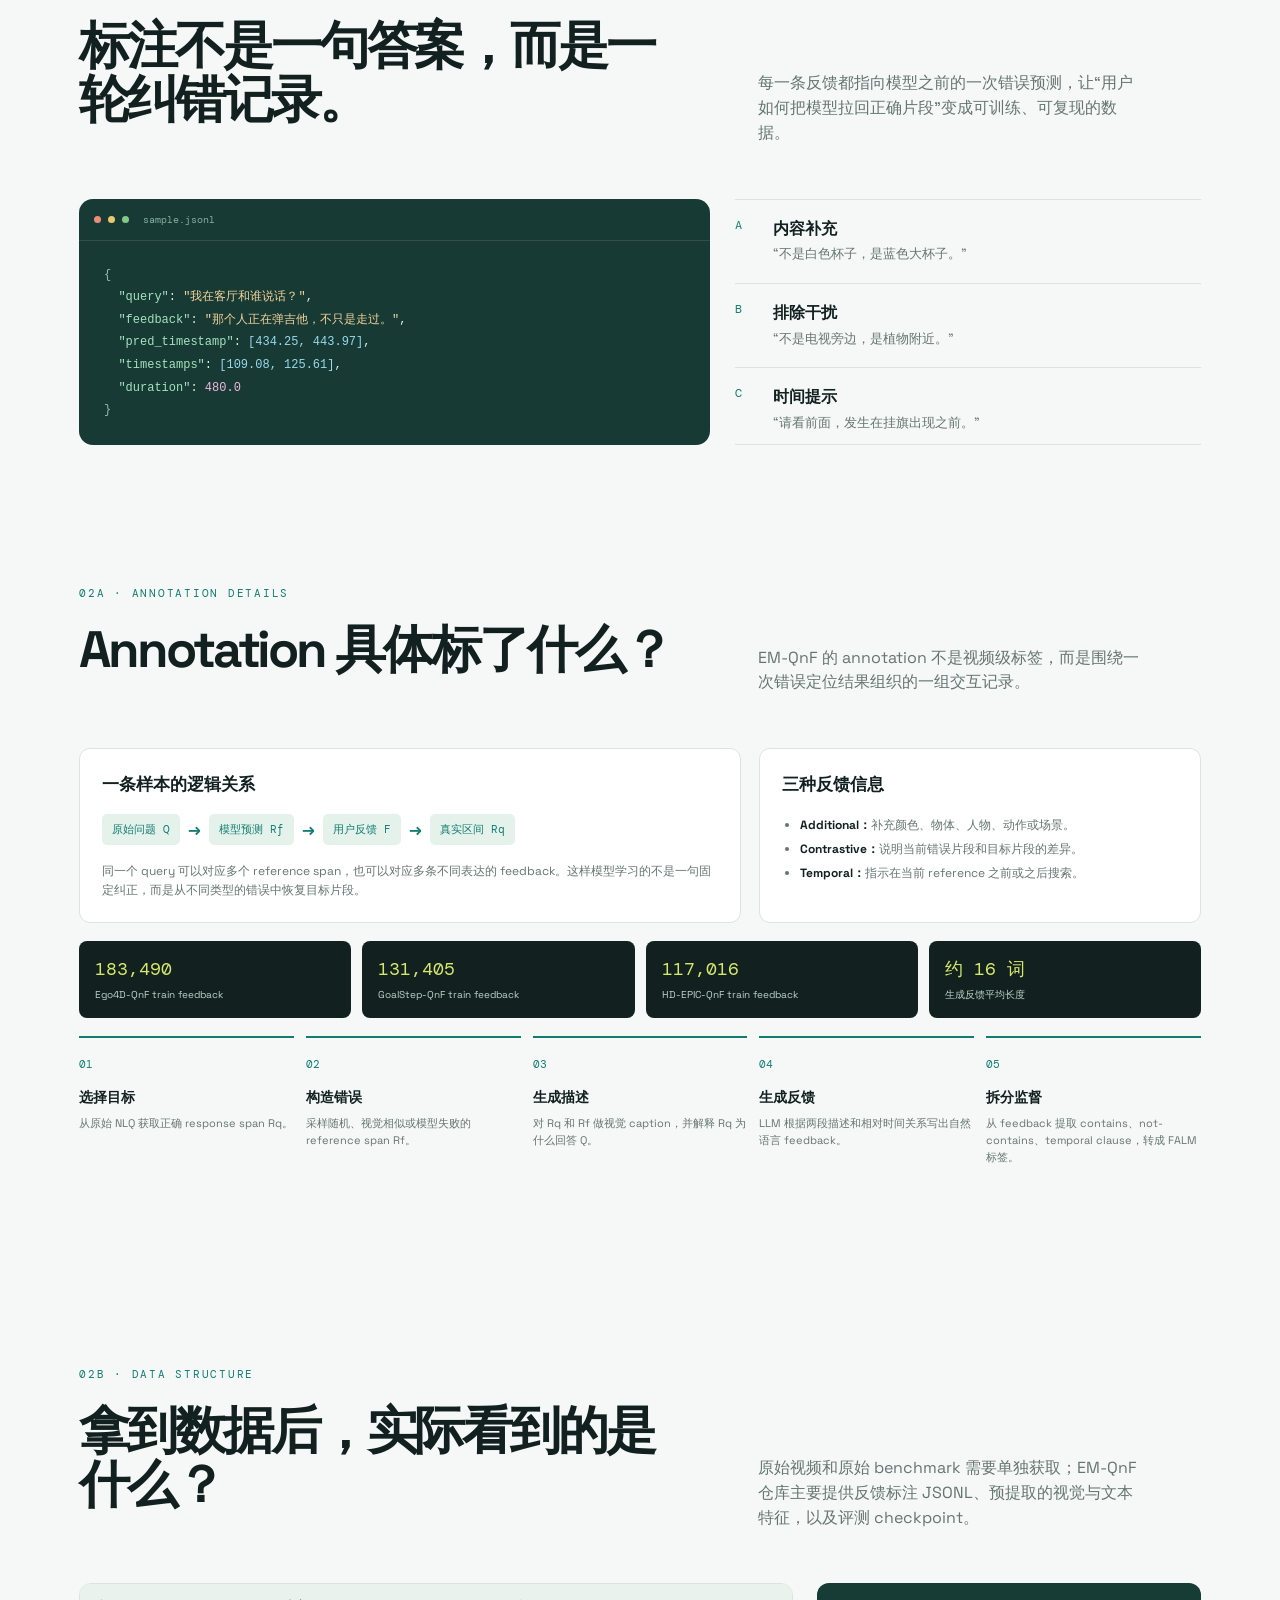
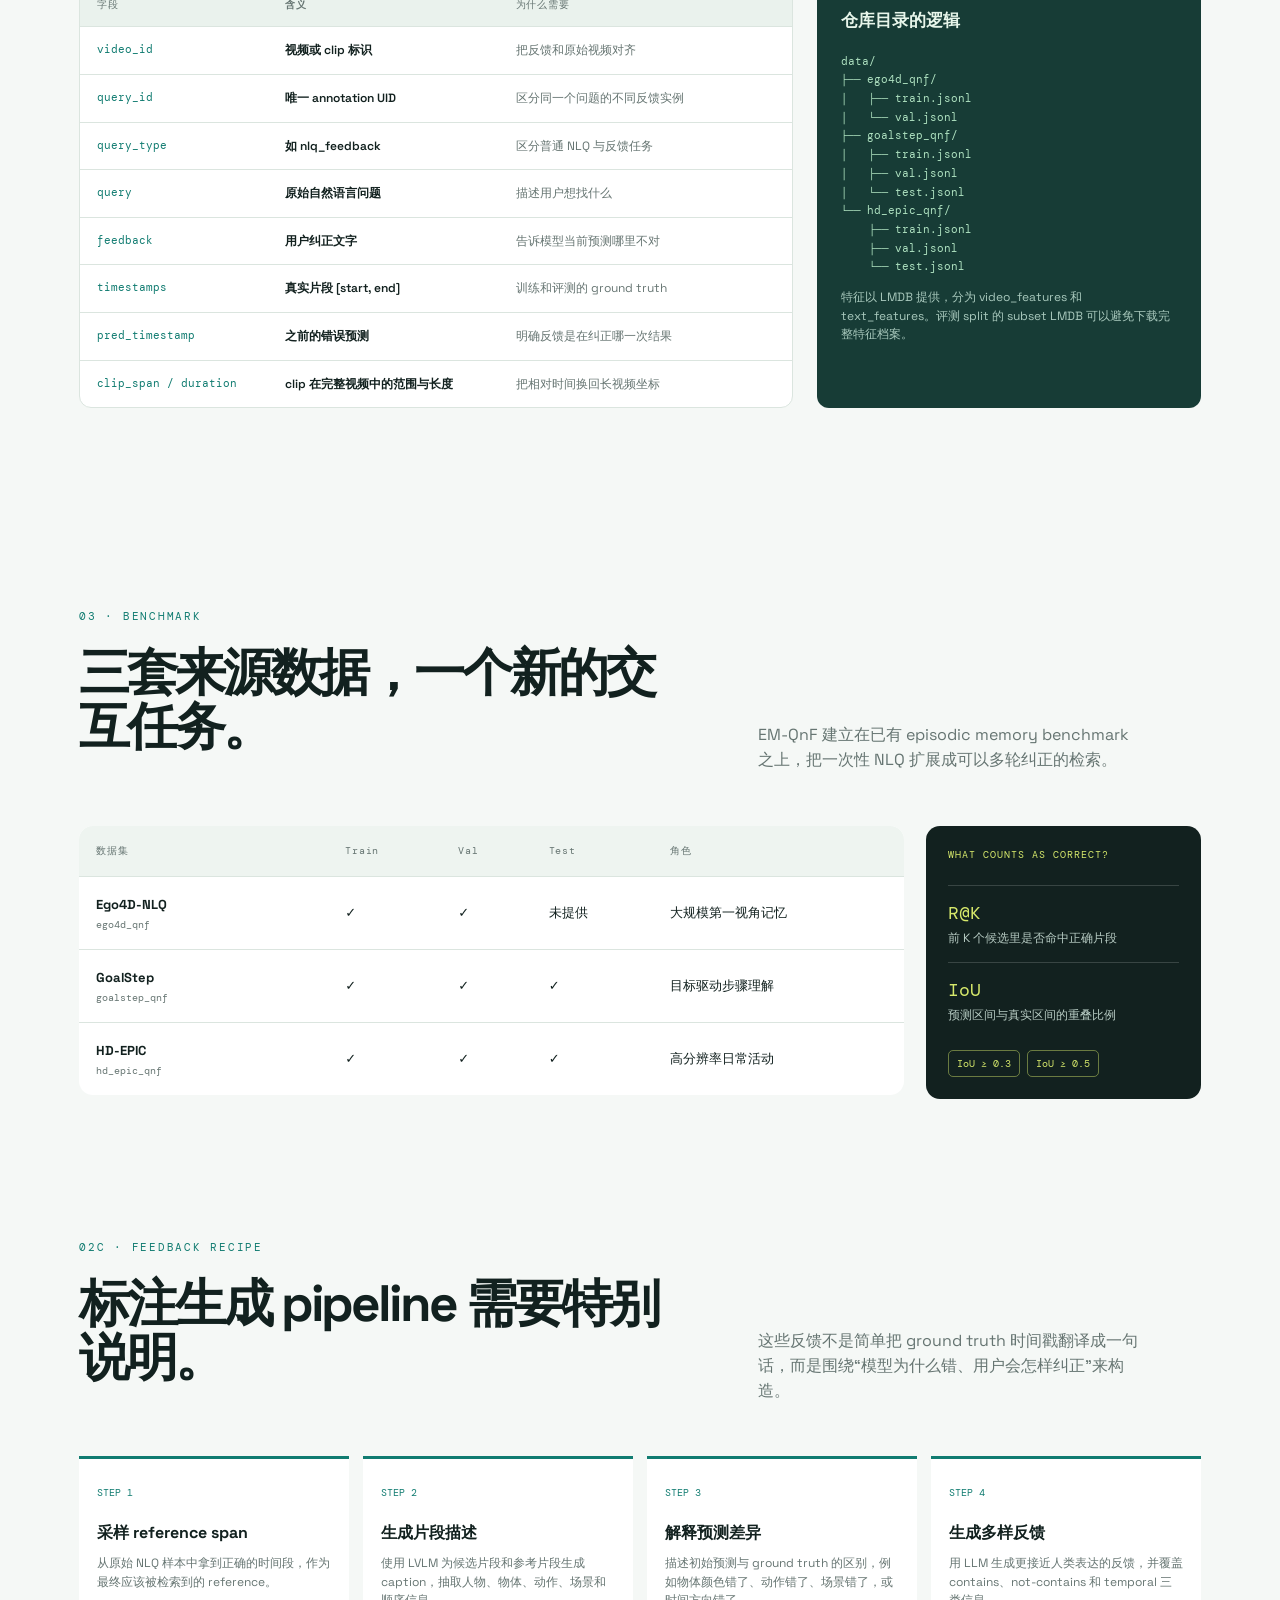
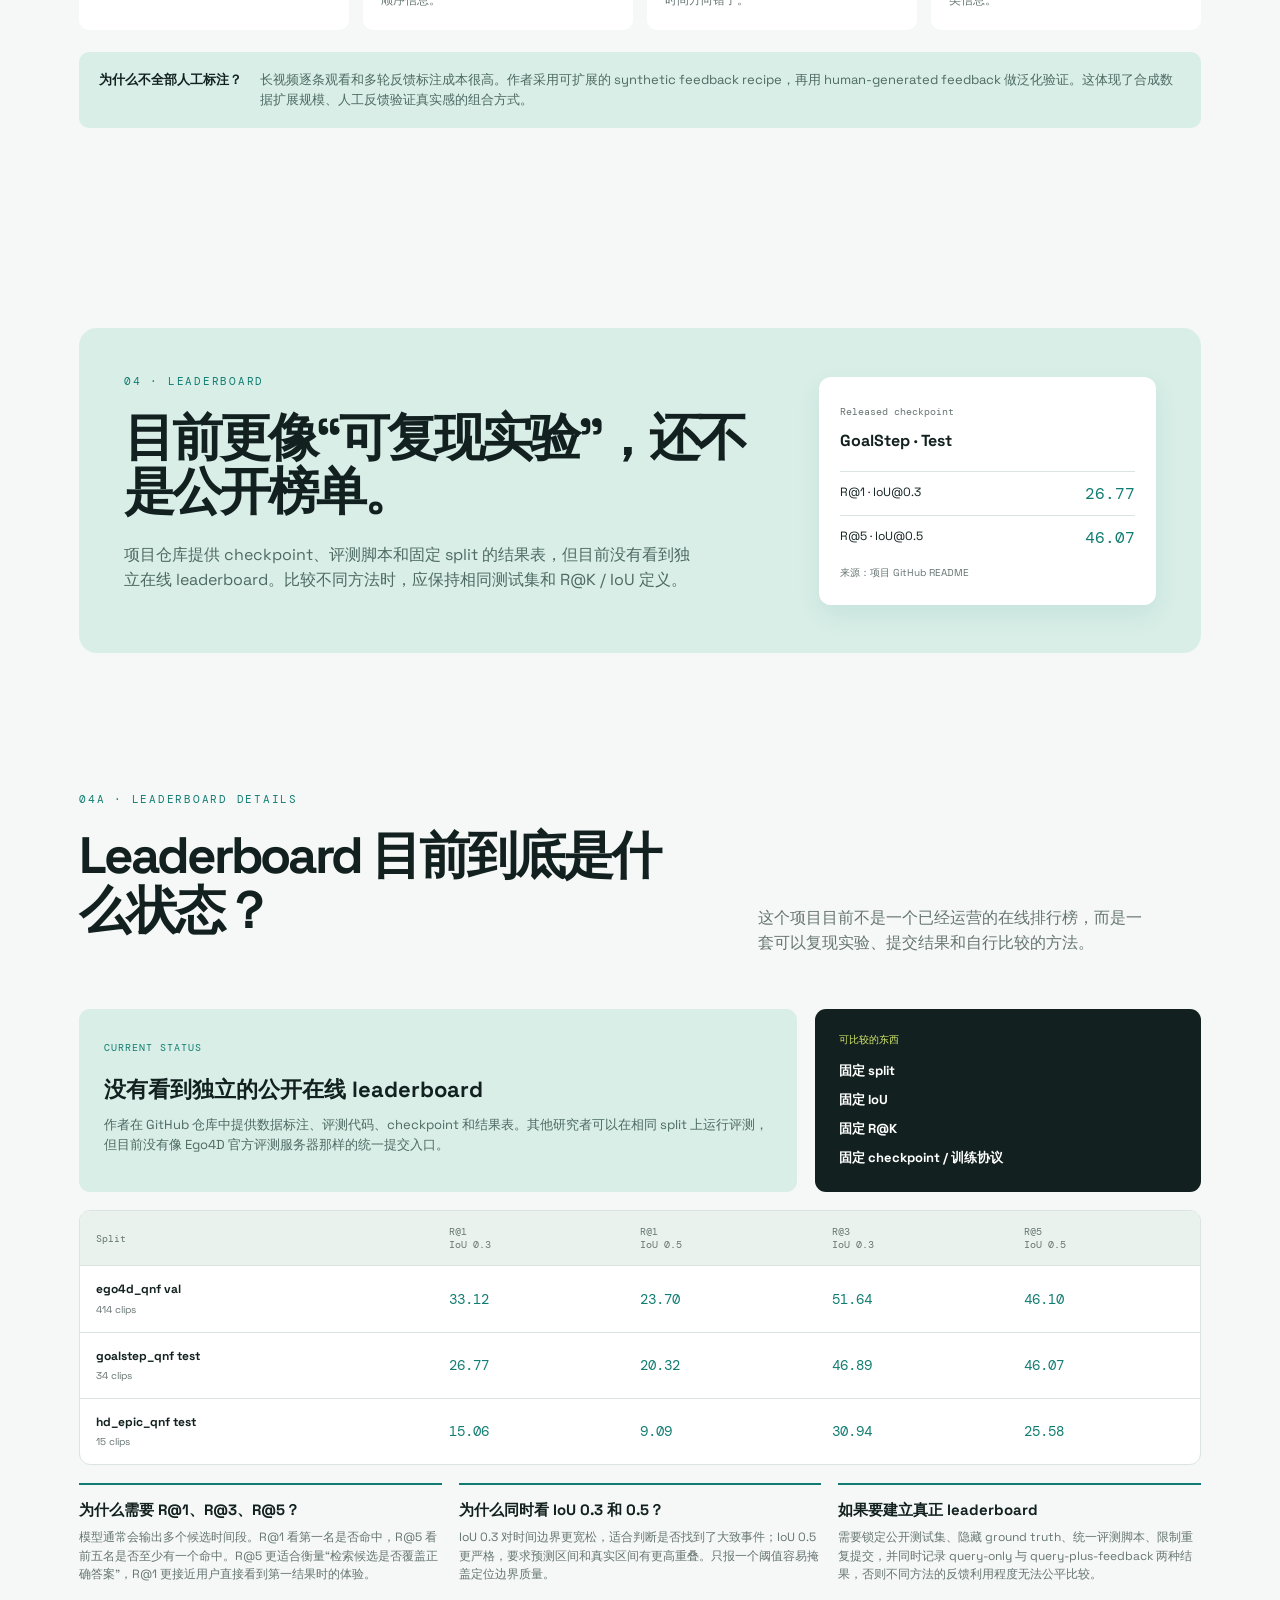
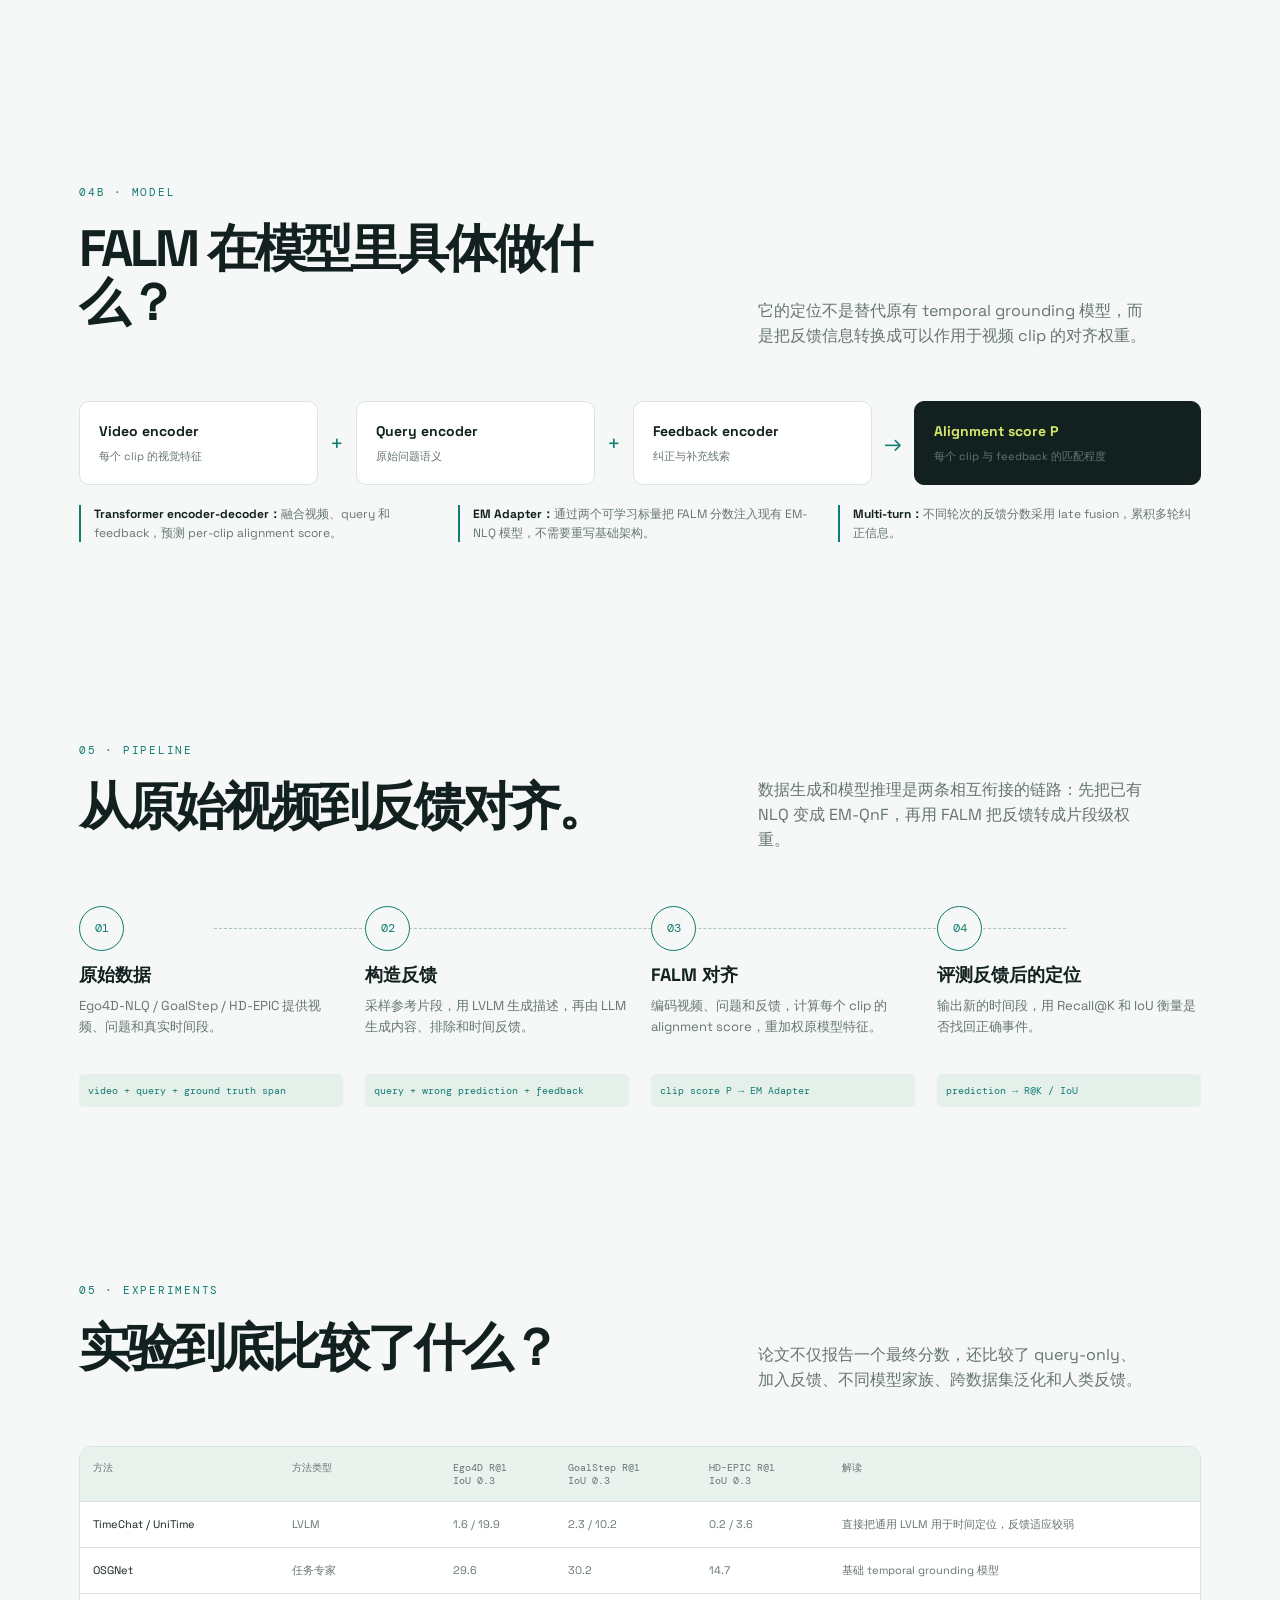
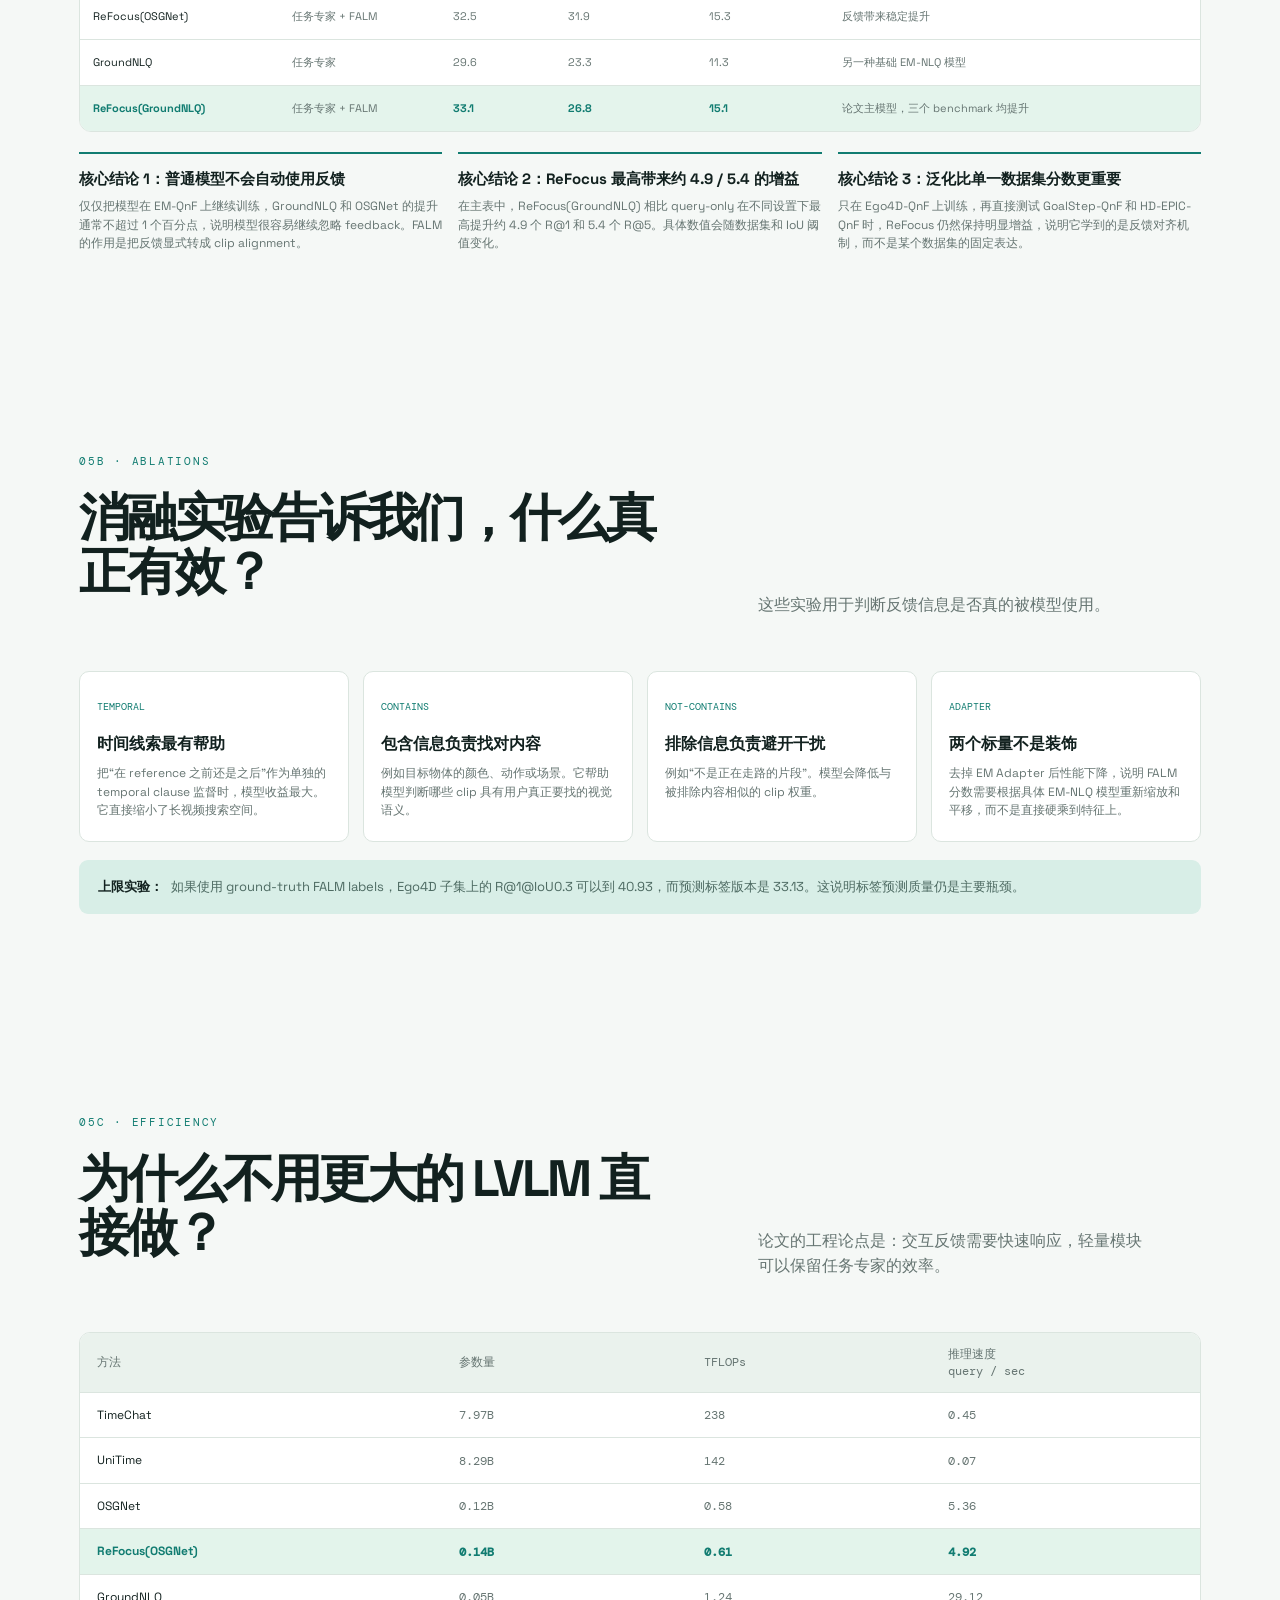
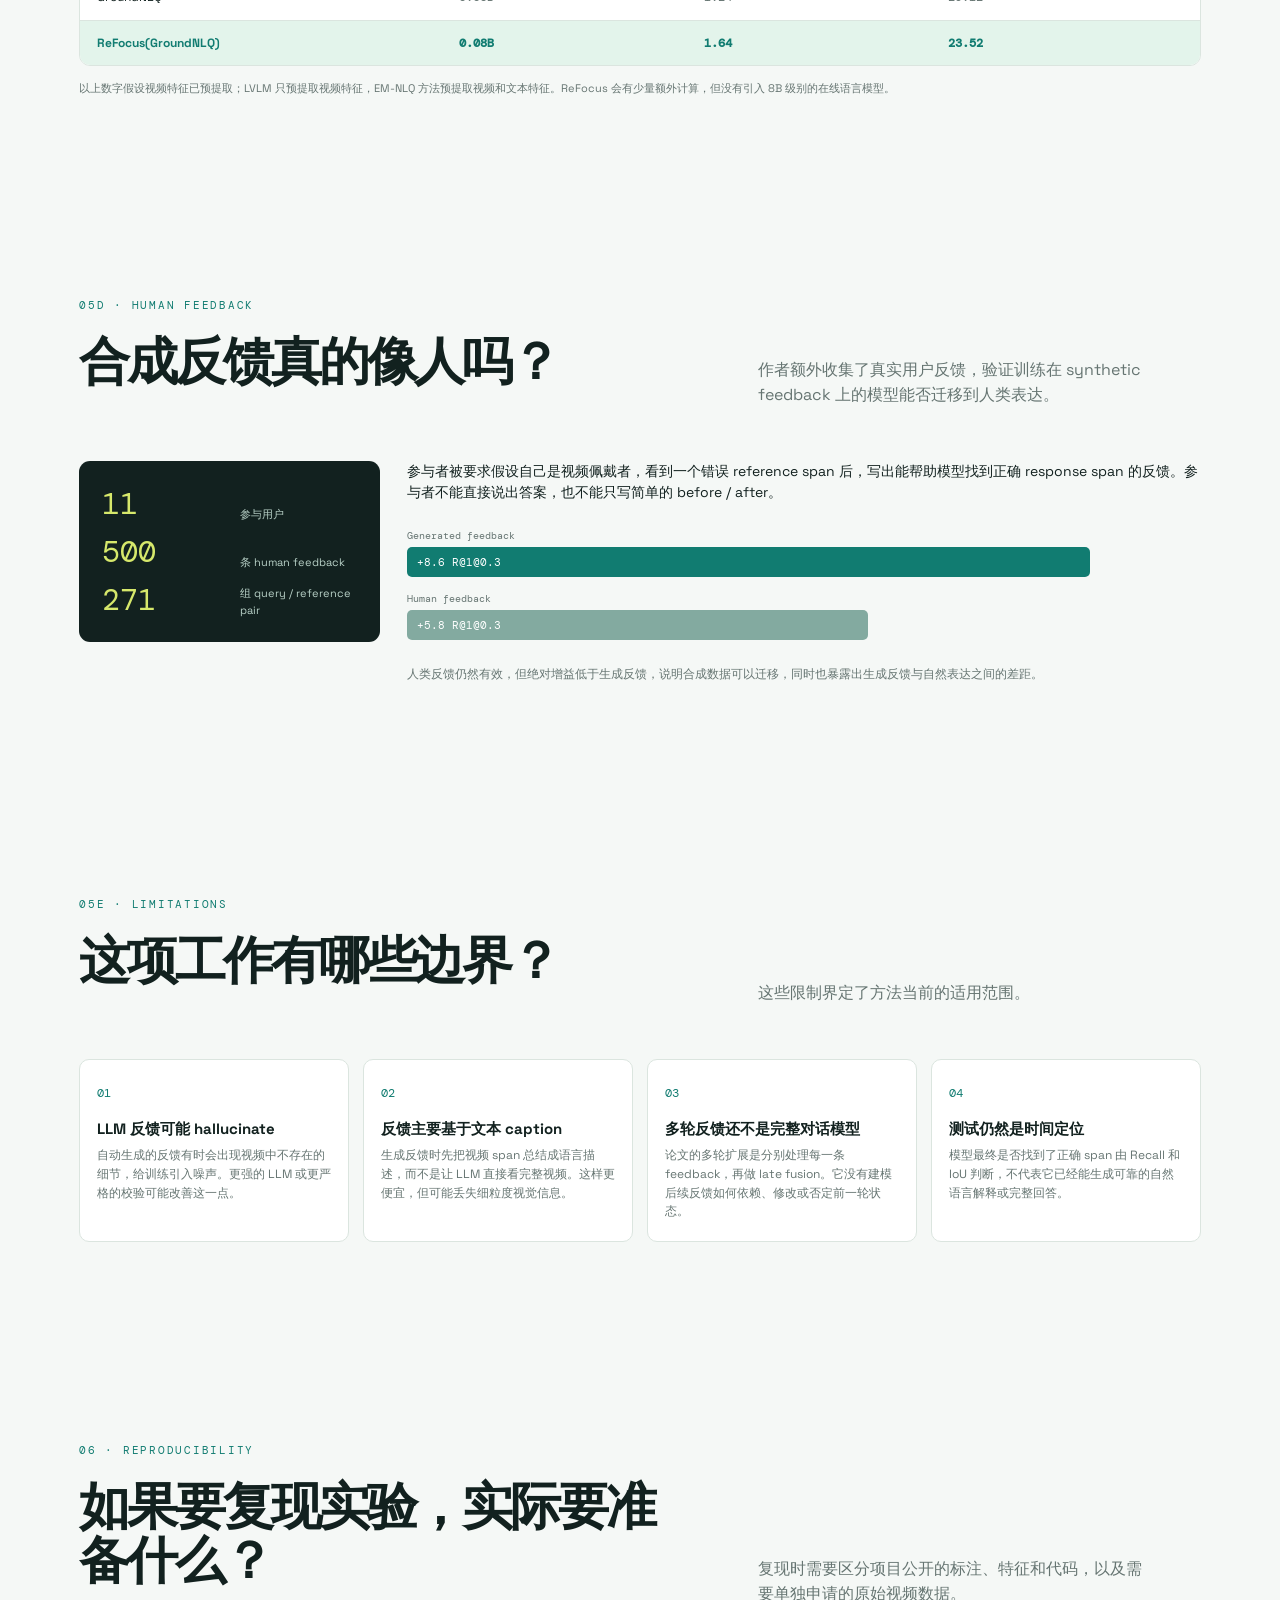
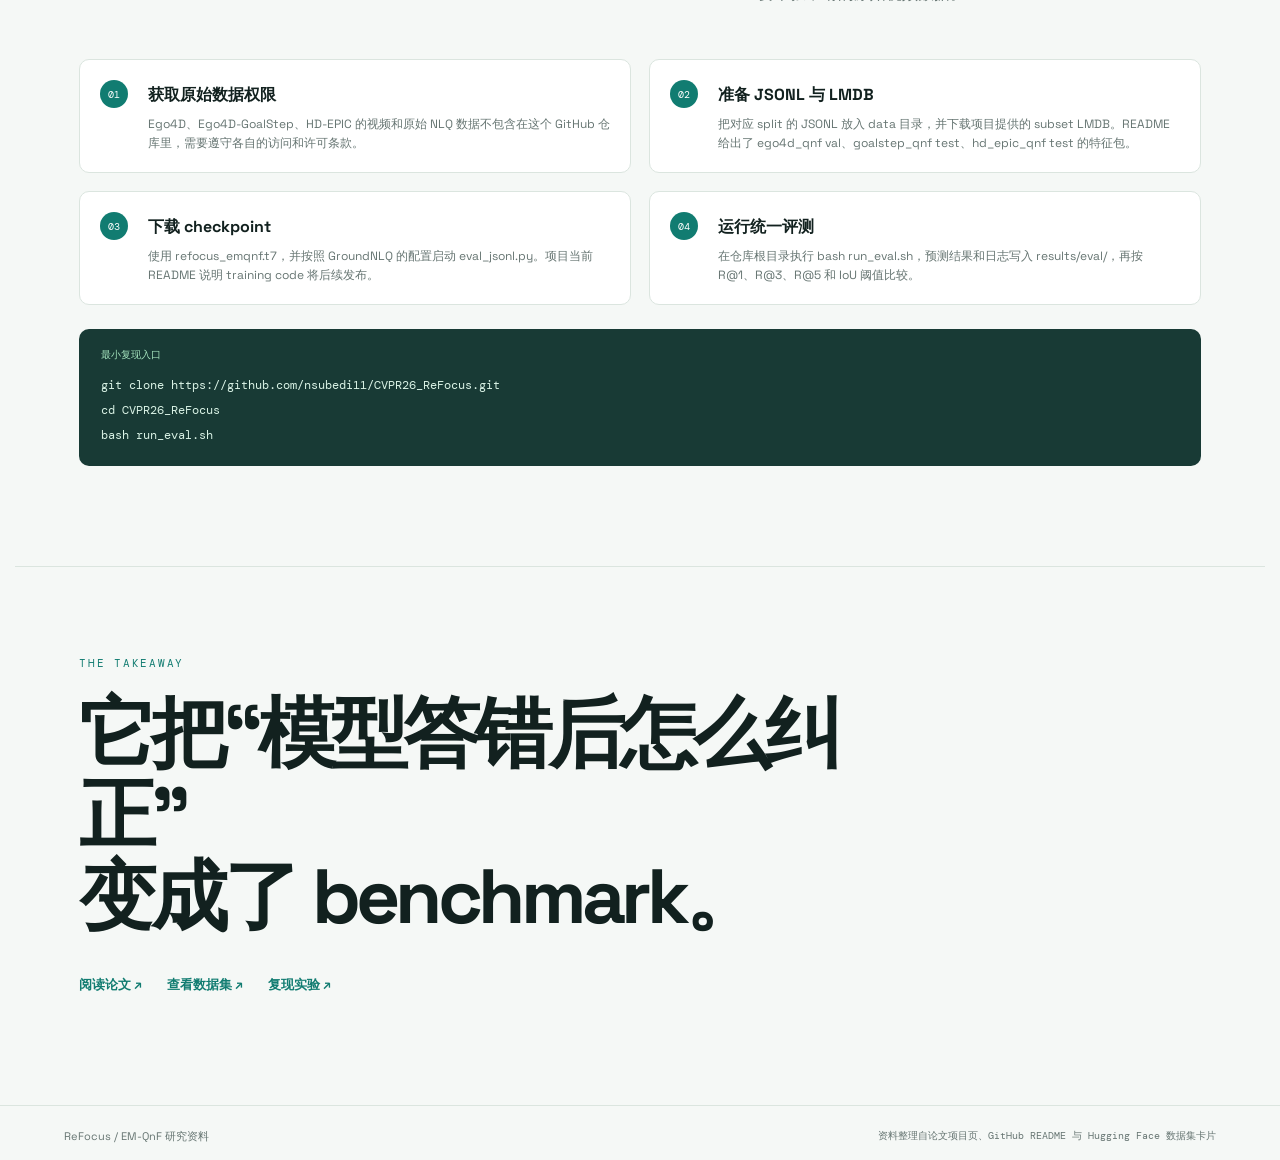
==== commit be70aac9: "Embed original ReFocus video examples" ====
--- a/index.html
+++ b/index.html
@@ -39,6 +39,8 @@
 
     <section class="section split reveal" id="video"><div class="section-intro"><p class="eyebrow">01 · VIDEO</p><h2>视频是什么样？</h2><p>模型面对的是来自可穿戴摄像头的第一视角、连续生活记录。用户不是问“这段视频是什么类别”，而是要找出一个事件在长视频中的确切时间窗口。</p></div><div class="content-stack"><div class="scene-card"><div class="scene-strip"><span class="scene active">KITCHEN</span><span class="scene">LIVING ROOM</span><span class="scene">BEDROOM</span></div><div class="scene-image"><div class="frame-corner tl"></div><div class="frame-corner br"></div><div class="object mug"></div><div class="object table"></div><div class="object hand"></div><span class="timestamp">04:13:27</span></div><div class="scene-question"><span class="q-mark">?</span><span>“我把杯子放在哪里了？”</span></div></div><div class="note"><span class="note-line"></span><p>数据通常以完整视频 + clip 相对时间戳组织；原始视频需要从 Ego4D、GoalStep、HD-EPIC 分别申请访问，ReFocus 主要发布新增反馈标注与特征。</p></div></div></section>
 
+    <section class="section original-media reveal" id="original-media"><div class="section-heading"><div><p class="eyebrow">01A · ORIGINAL VIDEO EXAMPLES</p><h2>原项目提供的真实视频案例</h2></div><p>以下视频直接引用原项目页公开的演示片段，分别展示 ReFocus 的成功案例和失败案例。点击播放器可以查看完整片段。</p></div><div class="media-grid"><article><video controls preload="metadata"><source src="https://nsubedi11.github.io/refocus/static/clips/success1.mp4" type="video/mp4" /></video><h3>Success 1</h3><p>参考片段、GroundNLQ 预测与 ReFocus 预测的对比。</p></article><article><video controls preload="metadata"><source src="https://nsubedi11.github.io/refocus/static/clips/success2.mp4" type="video/mp4" /></video><h3>Success 2</h3><p>用户反馈帮助模型转移到更符合 query 的时间区域。</p></article><article><video controls preload="metadata"><source src="https://nsubedi11.github.io/refocus/static/clips/success3.mp4" type="video/mp4" /></video><h3>Success 3</h3><p>反馈包含视觉属性和动作差异，模型重新定位正确片段。</p></article><article><video controls preload="metadata"><source src="https://nsubedi11.github.io/refocus/static/clips/success4.mp4" type="video/mp4" /></video><h3>Success 4</h3><p>多种反馈表达都可以改变模型的 clip 对齐分数。</p></article><article><video controls preload="metadata"><source src="https://nsubedi11.github.io/refocus/static/clips/failure1.mp4" type="video/mp4" /></video><h3>Failure 1</h3><p>失败案例：相似物体或相似场景仍然可能造成混淆。</p></article><article><video controls preload="metadata"><source src="https://nsubedi11.github.io/refocus/static/clips/failure2.mp4" type="video/mp4" /></video><h3>Failure 2</h3><p>失败案例：反馈提供的信息不足以唯一确定目标片段。</p></article></div><p class="media-source">视频来源：<a href="https://nsubedi11.github.io/refocus/" target="_blank" rel="noreferrer">ReFocus 原项目页</a>。底层 Ego4D、GoalStep、HD-EPIC 视频数据仍受各自数据集许可约束。</p></section>
+
     <section class="section reveal" id="annotation"><div class="section-heading"><div><p class="eyebrow">02 · ANNOTATION</p><h2>标注不是一句答案，而是一轮纠错记录。</h2></div><p>每一条反馈都指向模型之前的一次错误预测，让“用户如何把模型拉回正确片段”变成可训练、可复现的数据。</p></div><div class="annotation-grid"><div class="json-card"><div class="code-top"><span class="dot red"></span><span class="dot yellow"></span><span class="dot green"></span><span class="code-file">sample.jsonl</span></div><pre><code><span class="brace">{</span>
   <span class="key">"query"</span>: <span class="string">"我在客厅和谁说话？"</span>,
   <span class="key">"feedback"</span>: <span class="string">"那个人正在弹吉他，不只是走过。"</span>,
@@ -46,6 +48,8 @@
   <span class="key">"timestamps"</span>: <span class="array">[109.08, 125.61]</span>,
   <span class="key">"duration"</span>: <span class="number">480.0</span>
 <span class="brace">}</span></code></pre></div><div class="annotation-types"><article><span class="type-index">A</span><h3>内容补充</h3><p>“不是白色杯子，是蓝色大杯子。”</p></article><article><span class="type-index">B</span><h3>排除干扰</h3><p>“不是电视旁边，是植物附近。”</p></article><article><span class="type-index">C</span><h3>时间提示</h3><p>“请看前面，发生在挂旗出现之前。”</p></article></div></div></section>
+
+    <section class="section annotation-deep reveal"><div class="section-heading"><div><p class="eyebrow">02A · ANNOTATION DETAILS</p><h2>Annotation 具体标了什么？</h2></div><p>EM-QnF 的 annotation 不是视频级标签，而是围绕一次错误定位结果组织的一组交互记录。</p></div><div class="annotation-deep-grid"><article><h3>一条样本的逻辑关系</h3><div class="relation"><span>原始问题 Q</span><b>→</b><span>模型预测 Rf</span><b>→</b><span>用户反馈 F</span><b>→</b><span>真实区间 Rq</span></div><p>同一个 query 可以对应多个 reference span，也可以对应多条不同表达的 feedback。这样模型学习的不是一句固定纠正，而是从不同类型的错误中恢复目标片段。</p></article><article><h3>三种反馈信息</h3><ul class="plain-list"><li><strong>Additional：</strong>补充颜色、物体、人物、动作或场景。</li><li><strong>Contrastive：</strong>说明当前错误片段和目标片段的差异。</li><li><strong>Temporal：</strong>指示在当前 reference 之前或之后搜索。</li></ul></article></div><div class="annotation-stats"><div><strong>183,490</strong><span>Ego4D-QnF train feedback</span></div><div><strong>131,405</strong><span>GoalStep-QnF train feedback</span></div><div><strong>117,016</strong><span>HD-EPIC-QnF train feedback</span></div><div><strong>约 16 词</strong><span>生成反馈平均长度</span></div></div><div class="annotation-process"><div><span>01</span><h3>选择目标</h3><p>从原始 NLQ 获取正确 response span Rq。</p></div><div><span>02</span><h3>构造错误</h3><p>采样随机、视觉相似或模型失败的 reference span Rf。</p></div><div><span>03</span><h3>生成描述</h3><p>对 Rq 和 Rf 做视觉 caption，并解释 Rq 为什么回答 Q。</p></div><div><span>04</span><h3>生成反馈</h3><p>LLM 根据两段描述和相对时间关系写出自然语言 feedback。</p></div><div><span>05</span><h3>拆分监督</h3><p>从 feedback 提取 contains、not-contains、temporal clause，转成 FALM 标签。</p></div></div></section>
 
     <section class="section data-structure reveal" id="data-structure"><div class="section-heading"><div><p class="eyebrow">02B · DATA STRUCTURE</p><h2>拿到数据后，实际看到的是什么？</h2></div><p>原始视频和原始 benchmark 需要单独获取；EM-QnF 仓库主要提供反馈标注 JSONL、预提取的视觉与文本特征，以及评测 checkpoint。</p></div><div class="data-layout"><div class="field-table"><div class="field-row field-head"><span>字段</span><span>含义</span><span>为什么需要</span></div><div class="field-row"><code>video_id</code><span>视频或 clip 标识</span><span>把反馈和原始视频对齐</span></div><div class="field-row"><code>query_id</code><span>唯一 annotation UID</span><span>区分同一个问题的不同反馈实例</span></div><div class="field-row"><code>query_type</code><span>如 nlq_feedback</span><span>区分普通 NLQ 与反馈任务</span></div><div class="field-row"><code>query</code><span>原始自然语言问题</span><span>描述用户想找什么</span></div><div class="field-row"><code>feedback</code><span>用户纠正文字</span><span>告诉模型当前预测哪里不对</span></div><div class="field-row"><code>timestamps</code><span>真实片段 [start, end]</span><span>训练和评测的 ground truth</span></div><div class="field-row"><code>pred_timestamp</code><span>之前的错误预测</span><span>明确反馈是在纠正哪一次结果</span></div><div class="field-row"><code>clip_span / duration</code><span>clip 在完整视频中的范围与长度</span><span>把相对时间换回长视频坐标</span></div></div><aside class="data-aside"><h3>仓库目录的逻辑</h3><pre>data/
 ├── ego4d_qnf/
@@ -65,6 +69,8 @@
     <section class="section feedback-recipe reveal"><div class="section-heading"><div><p class="eyebrow">02C · FEEDBACK RECIPE</p><h2>标注生成 pipeline 需要特别说明。</h2></div><p>这些反馈不是简单把 ground truth 时间戳翻译成一句话，而是围绕“模型为什么错、用户会怎样纠正”来构造。</p></div><div class="recipe-grid"><article><span>STEP 1</span><h3>采样 reference span</h3><p>从原始 NLQ 样本中拿到正确的时间段，作为最终应该被检索到的 reference。</p></article><article><span>STEP 2</span><h3>生成片段描述</h3><p>使用 LVLM 为候选片段和参考片段生成 caption，抽取人物、物体、动作、场景和顺序信息。</p></article><article><span>STEP 3</span><h3>解释预测差异</h3><p>描述初始预测与 ground truth 的区别，例如物体颜色错了、动作错了、场景错了，或时间方向错了。</p></article><article><span>STEP 4</span><h3>生成多样反馈</h3><p>用 LLM 生成更接近人类表达的反馈，并覆盖 contains、not-contains 和 temporal 三类信息。</p></article></div><div class="callout"><strong>为什么不全部人工标注？</strong><span>长视频逐条观看和多轮反馈标注成本很高。作者采用可扩展的 synthetic feedback recipe，再用 human-generated feedback 做泛化验证。这体现了合成数据扩展规模、人工反馈验证真实感的组合方式。</span></div></section>
 
     <section class="section reveal" id="leaderboard"><div class="leaderboard-banner"><div><p class="eyebrow">04 · LEADERBOARD</p><h2>目前更像“可复现实验”，还不是公开榜单。</h2><p>项目仓库提供 checkpoint、评测脚本和固定 split 的结果表，但目前没有看到独立在线 leaderboard。比较不同方法时，应保持相同测试集和 R@K / IoU 定义。</p></div><div class="result-card"><span>Released checkpoint</span><strong>GoalStep · Test</strong><div class="result-row"><span>R@1 · IoU@0.3</span><b>26.77</b></div><div class="result-row"><span>R@5 · IoU@0.5</span><b>46.07</b></div><small>来源：项目 GitHub README</small></div></div></section>
+
+    <section class="section leaderboard-deep reveal"><div class="section-heading"><div><p class="eyebrow">04A · LEADERBOARD DETAILS</p><h2>Leaderboard 目前到底是什么状态？</h2></div><p>这个项目目前不是一个已经运营的在线排行榜，而是一套可以复现实验、提交结果和自行比较的方法。</p></div><div class="leaderboard-status"><div class="status-main"><span class="status-badge">CURRENT STATUS</span><h3>没有看到独立的公开在线 leaderboard</h3><p>作者在 GitHub 仓库中提供数据标注、评测代码、checkpoint 和结果表。其他研究者可以在相同 split 上运行评测，但目前没有像 Ego4D 官方评测服务器那样的统一提交入口。</p></div><div class="status-side"><span>可比较的东西</span><strong>固定 split</strong><strong>固定 IoU</strong><strong>固定 R@K</strong><strong>固定 checkpoint / 训练协议</strong></div></div><div class="leaderboard-table-wrap"><table class="leaderboard-table"><thead><tr><th>Split</th><th>R@1<br />IoU 0.3</th><th>R@1<br />IoU 0.5</th><th>R@3<br />IoU 0.3</th><th>R@5<br />IoU 0.5</th></tr></thead><tbody><tr><td><strong>ego4d_qnf val</strong><small>414 clips</small></td><td>33.12</td><td>23.70</td><td>51.64</td><td>46.10</td></tr><tr><td><strong>goalstep_qnf test</strong><small>34 clips</small></td><td>26.77</td><td>20.32</td><td>46.89</td><td>46.07</td></tr><tr><td><strong>hd_epic_qnf test</strong><small>15 clips</small></td><td>15.06</td><td>9.09</td><td>30.94</td><td>25.58</td></tr></tbody></table></div><div class="leaderboard-explain"><article><h3>为什么需要 R@1、R@3、R@5？</h3><p>模型通常会输出多个候选时间段。R@1 看第一名是否命中，R@5 看前五名是否至少有一个命中。R@5 更适合衡量“检索候选是否覆盖正确答案”，R@1 更接近用户直接看到第一结果时的体验。</p></article><article><h3>为什么同时看 IoU 0.3 和 0.5？</h3><p>IoU 0.3 对时间边界更宽松，适合判断是否找到了大致事件；IoU 0.5 更严格，要求预测区间和真实区间有更高重叠。只报一个阈值容易掩盖定位边界质量。</p></article><article><h3>如果要建立真正 leaderboard</h3><p>需要锁定公开测试集、隐藏 ground truth、统一评测脚本、限制重复提交，并同时记录 query-only 与 query-plus-feedback 两种结果，否则不同方法的反馈利用程度无法公平比较。</p></article></div></section>
 
     <section class="section model-section reveal"><div class="section-heading"><div><p class="eyebrow">04B · MODEL</p><h2>FALM 在模型里具体做什么？</h2></div><p>它的定位不是替代原有 temporal grounding 模型，而是把反馈信息转换成可以作用于视频 clip 的对齐权重。</p></div><div class="model-flow"><div><b>Video encoder</b><span>每个 clip 的视觉特征</span></div><i>+</i><div><b>Query encoder</b><span>原始问题语义</span></div><i>+</i><div><b>Feedback encoder</b><span>纠正与补充线索</span></div><i>→</i><div class="model-output"><b>Alignment score P</b><span>每个 clip 与 feedback 的匹配程度</span></div></div><div class="model-notes"><p><strong>Transformer encoder-decoder：</strong>融合视频、query 和 feedback，预测 per-clip alignment score。</p><p><strong>EM Adapter：</strong>通过两个可学习标量把 FALM 分数注入现有 EM-NLQ 模型，不需要重写基础架构。</p><p><strong>Multi-turn：</strong>不同轮次的反馈分数采用 late fusion，累积多轮纠正信息。</p></div></section>
 
--- a/styles.css
+++ b/styles.css
@@ -2,3 +2,5 @@
 :root{--ink:#12211f;--muted:#667572;--paper:#f5f8f6;--card:#fff;--line:#dbe5df;--accent:#117c71;--accent-soft:#d8eee7;--lime:#d6e86b;--shadow:0 22px 60px rgba(27,57,50,.11)}*{box-sizing:border-box}html{scroll-behavior:smooth}body{margin:0;background:var(--paper);color:var(--ink);font-family:"Space Grotesk",system-ui,sans-serif;line-height:1.55}a{color:inherit;text-decoration:none}.progress{position:fixed;z-index:20;top:0;left:0;width:100%;height:3px;background:transparent}.progress span{display:block;height:100%;width:0;background:var(--accent);transition:width .08s linear}.site-header{height:76px;border-bottom:1px solid var(--line);display:flex;align-items:center;justify-content:space-between;padding:0 clamp(20px,5vw,72px);position:sticky;top:0;z-index:10;background:rgba(245,248,246,.9);backdrop-filter:blur(18px)}.brand{display:flex;align-items:center;gap:11px;font-weight:700;letter-spacing:-.03em}.brand-mark{display:grid;place-items:center;width:28px;height:28px;background:var(--ink);color:var(--lime);border-radius:8px;font-family:"DM Mono",monospace;font-size:14px}.site-header nav{display:flex;gap:26px;font-size:13px;color:var(--muted)}.site-header nav a:hover,.source-link:hover,.closing-links a:hover{color:var(--accent)}.source-link{font-family:"DM Mono",monospace;font-size:11px;color:var(--muted)}main{overflow:hidden}.hero{max-width:1250px;margin:0 auto;padding:clamp(70px,10vw,140px) clamp(20px,5vw,72px) 90px;display:grid;grid-template-columns:1.02fr .98fr;gap:80px;align-items:center}.eyebrow{font-family:"DM Mono",monospace;font-size:11px;letter-spacing:.16em;color:var(--accent);margin:0 0 21px}.hero h1{font-size:clamp(44px,6.2vw,84px);letter-spacing:-.075em;line-height:1.02;margin:0 0 27px;max-width:750px}.hero h1 em{font-style:normal;color:var(--accent)}.hero-lede{color:var(--muted);max-width:570px;font-size:17px;line-height:1.7}.hero-actions{display:flex;gap:12px;margin-top:34px}.button{padding:13px 18px;border-radius:9px;font-weight:600;font-size:13px;border:1px solid transparent;transition:transform .2s,background .2s}.button:hover{transform:translateY(-2px)}.button.primary{background:var(--ink);color:#fff}.button.ghost{border-color:var(--line);background:#fff}.hero-visual{background:#143a35;border-radius:20px;padding:24px;color:#eff9f2;box-shadow:var(--shadow);position:relative;min-height:380px;display:flex;flex-direction:column;justify-content:center;gap:25px}.visual-label{font-family:"DM Mono",monospace;color:#8ebfb0;font-size:10px;letter-spacing:.14em}.timeline-shell{background:#1b4942;padding:18px 18px 14px;border-radius:12px}.timeline-head,.timeline-foot{display:flex;justify-content:space-between;font-family:"DM Mono",monospace;font-size:10px;color:#9dc7bb}.timeline{height:82px;position:relative;margin:12px 0 7px;background:repeating-linear-gradient(90deg,transparent 0 38px,rgba(255,255,255,.07) 39px 40px),#21554c;border-radius:7px;overflow:hidden}.tick{position:absolute;top:0;height:100%;border-left:1px solid rgba(255,255,255,.15)}.t1{left:18%}.t2{left:42%}.t3{left:66%}.t4{left:88%}.range{position:absolute;height:20px;border-radius:4px;font:10px "DM Mono",monospace;padding:3px 6px;white-space:nowrap}.range.wrong{top:15px;left:65%;width:18%;background:#e48c65;color:#3f2018}.range.right{top:49px;left:25%;width:22%;background:var(--lime);color:#25391e}.playhead{position:absolute;left:35%;top:0;height:100%;border-left:2px solid #fff}.playhead:before{content:"";position:absolute;top:0;left:-5px;border-left:4px solid transparent;border-right:4px solid transparent;border-top:6px solid #fff}.feedback-card{display:flex;align-items:flex-start;gap:13px;background:#f0faf2;color:var(--ink);padding:15px;border-radius:11px}.feedback-dot{width:9px;height:9px;background:var(--accent);border-radius:50%;margin-top:6px;flex:0 0 auto}.feedback-card strong{font-size:12px}.feedback-card p{font-size:13px;margin:4px 0 0}.arrow{margin-left:auto;color:var(--accent);font-size:23px}.visual-caption{font:11px "DM Mono",monospace;color:#9dc7bb}.signal-row{max-width:1250px;margin:0 auto;padding:24px clamp(20px,5vw,72px) 80px;display:grid;grid-template-columns:repeat(4,1fr);gap:14px}.signal-row>div{border-top:1px solid var(--line);padding-top:14px}.signal-row strong{display:block;font-size:18px;letter-spacing:-.05em}.signal-row span{font-size:12px;color:var(--muted)}.section{max-width:1250px;margin:0 auto;padding:100px clamp(20px,5vw,72px)}.split{display:grid;grid-template-columns:.72fr 1.28fr;gap:80px}.section-intro h2,.section-heading h2,.leaderboard-banner h2,.closing h2{font-size:clamp(32px,4vw,58px);line-height:1.06;letter-spacing:-.06em;margin:0 0 23px}.section-intro>p:not(.eyebrow){color:var(--muted);max-width:360px}.content-stack{display:flex;flex-direction:column;gap:26px}.scene-card{background:#e2ebe6;border:1px solid #ceddd5;border-radius:16px;padding:15px}.scene-strip{display:flex;gap:9px;font:10px "DM Mono",monospace;color:#789087;margin:0 0 12px}.scene.active{color:var(--accent);font-weight:500}.scene-image{height:250px;border-radius:10px;background:linear-gradient(140deg,#a7bcb1,#dce4d9 44%,#8fa79c);position:relative;overflow:hidden}.scene-image:after{content:"";position:absolute;inset:0;background:linear-gradient(110deg,rgba(255,255,255,.18),transparent 37%,rgba(17,52,42,.16))}.frame-corner{position:absolute;width:24px;height:24px;border-color:rgba(255,255,255,.8);z-index:2}.tl{top:14px;left:14px;border-top:1px solid;border-left:1px solid}.br{right:14px;bottom:14px;border-right:1px solid;border-bottom:1px solid}.object{position:absolute;z-index:1}.table{height:55px;left:0;right:0;bottom:25px;background:#98795c;transform:skewY(-3deg)}.mug{width:66px;height:55px;left:38%;top:37%;background:#2d6d73;border-radius:9px 9px 16px 16px;box-shadow:inset 14px 0 #3b8587}.mug:after{content:"";position:absolute;right:-19px;top:11px;width:22px;height:24px;border:6px solid #2d6d73;border-left:0;border-radius:0 16px 16px 0}.hand{width:120px;height:150px;right:13%;bottom:45px;background:#d6a689;border-radius:60% 45% 20% 20%;transform:rotate(-24deg)}.timestamp{position:absolute;bottom:13px;left:15px;z-index:3;color:#fff;font:11px "DM Mono",monospace}.scene-question{display:flex;align-items:center;gap:12px;padding:15px 4px 1px;font-size:15px;font-weight:600}.q-mark{display:grid;place-items:center;width:24px;height:24px;border-radius:50%;background:var(--accent);color:#fff;font-family:"DM Mono",monospace}.note{display:flex;gap:15px;align-items:flex-start;color:var(--muted);font-size:13px}.note-line{width:44px;height:1px;background:var(--accent);margin-top:10px;flex:0 0 auto}.note p{margin:0}.section-heading{display:grid;grid-template-columns:1.15fr .85fr;gap:80px;align-items:end;margin-bottom:48px}.section-heading>p{color:var(--muted);max-width:390px;margin:0 0 5px}.annotation-grid{display:grid;grid-template-columns:1.15fr .85fr;gap:25px}.json-card{background:#183a35;color:#d9f2e5;border-radius:14px;overflow:hidden}.code-top{height:42px;border-bottom:1px solid rgba(255,255,255,.1);display:flex;align-items:center;gap:7px;padding:0 15px}.dot{width:7px;height:7px;border-radius:50%}.red{background:#ed8d77}.yellow{background:#e7c86c}.green{background:#82c987}.code-file{margin-left:7px;color:#83afa1;font:10px "DM Mono",monospace}.json-card pre{margin:0;padding:23px 25px;font:12px/1.8 "DM Mono",monospace;white-space:pre-wrap}.key{color:#a4e3bd}.string{color:#f4d49a}.array{color:#97d9ed}.number{color:#f3b7dc}.brace{color:#91bdb0}.annotation-types{display:flex;flex-direction:column;justify-content:space-between}.annotation-types article{border-top:1px solid var(--line);padding:17px 0 11px;display:grid;grid-template-columns:28px 1fr;column-gap:10px}.annotation-types article:last-child{border-bottom:1px solid var(--line)}.annotation-types h3{font-size:16px;margin:0}.annotation-types p{color:var(--muted);font-size:13px;margin:3px 0 0;grid-column:2}.type-index{color:var(--accent);font:12px "DM Mono",monospace}.benchmark-layout{display:grid;grid-template-columns:1.5fr .5fr;gap:22px}.benchmark-table-wrap{overflow-x:auto}.benchmark-table-wrap table{width:100%;border-collapse:collapse;background:#fff;border-radius:14px;overflow:hidden;font-size:13px}.benchmark-table-wrap th,.benchmark-table-wrap td{text-align:left;padding:18px 17px;border-bottom:1px solid var(--line)}.benchmark-table-wrap th{font:10px "DM Mono",monospace;letter-spacing:.08em;color:var(--muted);background:#eef4f0}.benchmark-table-wrap tr:last-child td{border-bottom:0}.benchmark-table-wrap td:first-child{min-width:150px}.benchmark-table-wrap small{display:block;color:var(--muted);font:10px "DM Mono",monospace;margin-top:3px}.metric-panel{background:var(--ink);color:#edf7ef;border-radius:14px;padding:22px}.metric-kicker{color:var(--lime);font:10px "DM Mono",monospace;letter-spacing:.1em;margin:0 0 24px}.metric{border-top:1px solid rgba(255,255,255,.16);padding:15px 0}.metric strong{display:block;color:var(--lime);font:18px "DM Mono",monospace}.metric span{display:block;font-size:12px;color:#b7cbc3;margin-top:4px}.metric-tags{display:flex;flex-wrap:wrap;gap:7px;margin-top:10px}.metric-tags span{border:1px solid rgba(214,232,107,.45);color:var(--lime);font:10px "DM Mono",monospace;padding:6px 8px;border-radius:5px}.leaderboard-banner{display:grid;grid-template-columns:1.3fr .7fr;gap:70px;align-items:center;background:var(--accent-soft);padding:45px;border-radius:18px}.leaderboard-banner p:not(.eyebrow){color:#4d6a62;max-width:580px}.result-card{background:#fff;border-radius:12px;padding:21px;box-shadow:0 10px 24px rgba(17,124,113,.09)}.result-card>span{font:10px "DM Mono",monospace;color:var(--muted)}.result-card>strong{display:block;margin:7px 0 17px}.result-row{display:flex;justify-content:space-between;border-top:1px solid var(--line);padding:11px 0;font-size:12px}.result-row b{font:16px "DM Mono",monospace;color:var(--accent)}.result-card small{font-size:10px;color:var(--muted)}.pipeline-section{padding-bottom:130px}.pipeline{position:relative;display:grid;grid-template-columns:repeat(4,1fr);gap:22px}.pipeline-line{position:absolute;left:12%;right:12%;top:22px;border-top:1px dashed #a9c5bb}.step{position:relative;padding-top:55px}.step-no{position:absolute;top:0;left:0;display:grid;place-items:center;width:45px;height:45px;border-radius:50%;background:var(--paper);border:1px solid var(--accent);color:var(--accent);font:12px "DM Mono",monospace;z-index:1}.step h3{font-size:18px;margin:0 0 8px}.step p{color:var(--muted);font-size:13px;min-height:64px;margin:0 0 14px}.step code{display:block;color:var(--accent);font:10px/1.5 "DM Mono",monospace;background:#e6f0eb;padding:9px;border-radius:5px}.closing{max-width:1250px;padding:88px clamp(20px,5vw,72px) 110px;margin:0 auto;border-top:1px solid var(--line)}.closing h2{font-size:clamp(38px,6vw,78px);max-width:800px}.closing-links{display:flex;gap:25px;margin-top:38px;font-size:13px;font-weight:600}.closing-links a{color:var(--accent)}footer{border-top:1px solid var(--line);padding:22px clamp(20px,5vw,72px);display:flex;justify-content:space-between;color:var(--muted);font-size:11px}footer span:last-child{font-family:"DM Mono",monospace;font-size:10px}.reveal{opacity:0;transform:translateY(18px);transition:opacity .8s ease,transform .8s ease}.reveal.visible{opacity:1;transform:none}@media(max-width:850px){.site-header nav{display:none}.hero,.split,.annotation-grid,.benchmark-layout,.leaderboard-banner,.section-heading{grid-template-columns:1fr;gap:38px}.hero{padding-top:70px}.hero-visual{min-height:330px}.signal-row{grid-template-columns:repeat(2,1fr)}.section{padding-top:75px;padding-bottom:75px}.pipeline{grid-template-columns:1fr 1fr;gap:30px}.pipeline-line{display:none}.step p{min-height:0}.leaderboard-banner{padding:28px}.section-heading{margin-bottom:35px}}@media(max-width:520px){.hero h1{font-size:46px}.hero-actions{flex-direction:column;align-items:stretch}.button{text-align:center}.signal-row{gap:20px}.scene-image{height:210px}.pipeline{grid-template-columns:1fr}.closing-links{flex-direction:column;gap:14px}footer{flex-direction:column;gap:8px}}
 .context-section{padding-top:35px}.context-grid{display:grid;grid-template-columns:repeat(3,1fr);gap:18px}.context-grid article{background:#fff;border:1px solid var(--line);border-radius:12px;padding:24px}.context-number{display:block;color:var(--accent);font:12px "DM Mono",monospace;margin-bottom:22px}.context-grid h3{font-size:19px;line-height:1.2;margin:0 0 12px}.context-grid p{font-size:13px;color:var(--muted);margin:0 0 10px}.data-layout{display:grid;grid-template-columns:1.3fr .7fr;gap:24px}.field-table{background:#fff;border:1px solid var(--line);border-radius:12px;overflow:hidden}.field-row{display:grid;grid-template-columns:1fr 1.25fr 1.5fr;gap:15px;padding:14px 17px;border-bottom:1px solid var(--line);font-size:12px;align-items:start}.field-row:last-child{border-bottom:0}.field-head{background:#eaf2ed;color:var(--muted);font:10px "DM Mono",monospace;letter-spacing:.08em}.field-row code{color:var(--accent);font-family:"DM Mono",monospace;font-size:11px}.field-row span:nth-child(2){font-weight:600}.field-row span:last-child{color:var(--muted)}.data-aside{background:#173c36;color:#e7f5ea;border-radius:12px;padding:24px}.data-aside h3{margin:0 0 18px;font-size:17px}.data-aside pre{font:11px/1.7 "DM Mono",monospace;color:#aee1c0;overflow:auto}.data-aside p{color:#a9c9bd;font-size:12px}.feedback-recipe{padding-top:40px}.recipe-grid{display:grid;grid-template-columns:repeat(4,1fr);gap:14px}.recipe-grid article{background:#fff;border-top:3px solid var(--accent);padding:20px 18px;border-radius:0 0 10px 10px}.recipe-grid article span{font:10px "DM Mono",monospace;color:var(--accent)}.recipe-grid h3{font-size:16px;margin:17px 0 8px}.recipe-grid p{color:var(--muted);font-size:12px;margin:0}.callout{display:flex;gap:18px;background:var(--accent-soft);padding:18px 20px;border-radius:10px;margin-top:22px;font-size:13px}.callout strong{white-space:nowrap}.callout span{color:#4d6a62}.model-flow{display:grid;grid-template-columns:1fr auto 1fr auto 1fr auto 1.2fr;gap:12px;align-items:center}.model-flow>div{background:#fff;border:1px solid var(--line);padding:19px;border-radius:10px}.model-flow>div b,.model-flow>div span{display:block}.model-flow>div b{font-size:14px}.model-flow>div span{font-size:11px;color:var(--muted);margin-top:5px}.model-flow i{font-style:normal;color:var(--accent);font-size:22px;text-align:center}.model-output{background:var(--ink)!important;color:#fff;border-color:var(--ink)!important}.model-output b{color:var(--lime)}.model-notes{display:grid;grid-template-columns:repeat(3,1fr);gap:16px;margin-top:20px}.model-notes p{font-size:12px;color:var(--muted);border-left:2px solid var(--accent);padding-left:13px;margin:0}.model-notes strong{color:var(--ink)}.checklist{display:grid;grid-template-columns:repeat(2,1fr);gap:18px}.checklist>div{background:#fff;border:1px solid var(--line);padding:20px;border-radius:10px;display:grid;grid-template-columns:36px 1fr;column-gap:12px}.check{width:28px;height:28px;border-radius:50%;display:grid;place-items:center;background:var(--accent);color:#fff;font:10px "DM Mono",monospace}.checklist h3{margin:3px 0 7px;font-size:16px}.checklist p{grid-column:2;color:var(--muted);font-size:12px;margin:0}.command-box{margin-top:24px;background:#183a35;color:#d9f2e5;border-radius:10px;padding:19px 22px}.command-box span{display:block;color:#a4e3bd;font:10px "DM Mono",monospace;margin-bottom:10px}.command-box code{font:12px/1.8 "DM Mono",monospace}.quote-box{border-left:4px solid var(--accent);background:#fff;padding:24px 26px;font-size:16px;line-height:1.85;border-radius:0 10px 10px 0}.qa-grid{display:grid;grid-template-columns:repeat(2,1fr);gap:18px;margin-top:24px}.qa-grid article{border-top:1px solid var(--line);padding-top:16px}.qa-grid h3{font-size:15px;margin:0 0 7px}.qa-grid p{color:var(--muted);font-size:13px;margin:0}@media(max-width:850px){.context-grid,.data-layout,.recipe-grid,.model-notes,.checklist,.qa-grid{grid-template-columns:1fr}.model-flow{grid-template-columns:1fr;gap:8px}.model-flow i{transform:rotate(90deg)}.field-row{grid-template-columns:1fr 1fr}.field-row span:last-child{grid-column:2}.callout{flex-direction:column;gap:7px}}
 .results-section{padding-top:45px}.results-table-wrap{overflow:auto;background:#fff;border:1px solid var(--line);border-radius:12px}.results-table{width:100%;border-collapse:collapse;min-width:850px;font-size:11px}.results-table th,.results-table td{padding:14px 13px;text-align:left;border-bottom:1px solid var(--line);vertical-align:top}.results-table th{font:10px "DM Mono",monospace;color:var(--muted);background:#eaf2ed}.results-table tr:last-child td{border-bottom:0}.results-table td:not(:first-child){color:var(--muted)}.results-table .highlight-row{background:#e4f4ec}.results-table .highlight-row td:first-child,.results-table .highlight-row td:nth-child(3),.results-table .highlight-row td:nth-child(4),.results-table .highlight-row td:nth-child(5){font-weight:700;color:var(--accent)}.result-reading{display:grid;grid-template-columns:repeat(3,1fr);gap:16px;margin-top:20px}.result-reading article{border-top:2px solid var(--accent);padding-top:13px}.result-reading h3{font-size:15px;margin:0 0 7px}.result-reading p{font-size:12px;color:var(--muted);margin:0}.ablation-grid{display:grid;grid-template-columns:repeat(4,1fr);gap:14px}.ablation-grid article{background:#fff;padding:21px 17px;border-radius:10px;border:1px solid var(--line)}.ablation-tag{color:var(--accent);font:10px "DM Mono",monospace}.ablation-grid h3{font-size:16px;margin:15px 0 7px}.ablation-grid p{color:var(--muted);font-size:12px;margin:0}.ablation-note{margin-top:18px;padding:17px 19px;background:var(--accent-soft);border-radius:9px;font-size:13px}.ablation-note span{color:#4d6a62;margin-left:8px}.efficiency-grid{background:#fff;border:1px solid var(--line);border-radius:11px;overflow:hidden}.efficiency-grid>div{display:grid;grid-template-columns:1.5fr repeat(3,1fr);padding:13px 17px;border-bottom:1px solid var(--line);font-size:12px;gap:10px;align-items:center}.efficiency-grid>div:last-child{border-bottom:0}.efficiency-head{background:#eaf2ed;color:var(--muted);font:10px "DM Mono",monospace}.efficiency-grid b{font:12px "DM Mono",monospace;color:var(--muted)}.efficiency-highlight{background:#e3f4eb}.efficiency-highlight span,.efficiency-highlight b{color:var(--accent)!important;font-weight:700}.footnote{font-size:11px;color:var(--muted);margin:14px 0 0}.human-layout{display:grid;grid-template-columns:.55fr 1.45fr;gap:27px;align-items:start}.human-stat{display:grid;grid-template-columns:1fr 1fr;gap:9px 20px;background:var(--ink);color:#fff;padding:23px;border-radius:11px}.human-stat strong{font:30px "DM Mono",monospace;color:var(--lime)}.human-stat span{font-size:11px;color:#b8d1c7;align-self:end}.human-layout>div:nth-child(2)>p:first-child{font-size:14px;margin-top:0}.human-bars{margin:25px 0}.human-bars>div{margin:15px 0}.human-bars label{display:block;font:10px "DM Mono",monospace;color:var(--muted);margin-bottom:5px}.human-bars span{display:block;color:#fff;background:var(--accent);padding:8px 10px;border-radius:5px;font:11px "DM Mono",monospace}.human-bars>div:last-child span{background:#83aaa0}.muted-note{font-size:12px;color:var(--muted)}.limitations-grid{display:grid;grid-template-columns:repeat(4,1fr);gap:14px}.limitations-grid article{background:#fff;padding:20px 17px;border:1px solid var(--line);border-radius:10px}.limitations-grid b{font:12px "DM Mono",monospace;color:var(--accent)}.limitations-grid h3{font-size:15px;line-height:1.25;margin:15px 0 8px}.limitations-grid p{color:var(--muted);font-size:12px;margin:0}@media(max-width:850px){.result-reading,.ablation-grid,.limitations-grid,.human-layout{grid-template-columns:1fr}.efficiency-grid{overflow:auto;min-width:600px}.efficiency-section{overflow-x:auto}}
+.annotation-deep{padding-top:40px}.annotation-deep-grid{display:grid;grid-template-columns:1.2fr .8fr;gap:18px}.annotation-deep-grid article{background:#fff;border:1px solid var(--line);border-radius:11px;padding:22px}.annotation-deep-grid h3{font-size:17px;margin:0 0 16px}.relation{display:flex;align-items:center;gap:8px;flex-wrap:wrap;margin:17px 0}.relation span{background:#e5f2eb;color:var(--accent);padding:8px 10px;border-radius:5px;font:11px "DM Mono",monospace}.relation b{color:var(--accent)}.annotation-deep-grid p{color:var(--muted);font-size:12px;margin:0}.plain-list{margin:0;padding-left:18px;color:var(--muted);font-size:12px;line-height:2}.plain-list strong{color:var(--ink)}.annotation-stats{display:grid;grid-template-columns:repeat(4,1fr);gap:11px;margin:18px 0}.annotation-stats>div{background:var(--ink);color:#fff;padding:16px;border-radius:8px}.annotation-stats strong,.annotation-stats span{display:block}.annotation-stats strong{color:var(--lime);font:18px "DM Mono",monospace}.annotation-stats span{font-size:10px;color:#bbd4c8;margin-top:6px}.annotation-process{display:grid;grid-template-columns:repeat(5,1fr);gap:12px}.annotation-process>div{border-top:2px solid var(--accent);padding-top:13px}.annotation-process span{color:var(--accent);font:11px "DM Mono",monospace}.annotation-process h3{font-size:14px;margin:11px 0 6px}.annotation-process p{color:var(--muted);font-size:11px;margin:0}.leaderboard-deep{padding-top:38px}.leaderboard-status{display:grid;grid-template-columns:1.3fr .7fr;gap:18px}.status-main{background:var(--accent-soft);padding:25px;border-radius:11px}.status-badge{font:10px "DM Mono",monospace;color:var(--accent);letter-spacing:.1em}.status-main h3{font-size:22px;margin:13px 0 9px}.status-main p{color:#4d6a62;font-size:13px;margin:0}.status-side{background:var(--ink);color:#fff;padding:24px;border-radius:11px;display:flex;flex-direction:column;gap:9px}.status-side span{color:var(--lime);font:10px "DM Mono",monospace;margin-bottom:5px}.status-side strong{font-size:13px}.leaderboard-table-wrap{overflow:auto;margin-top:18px;background:#fff;border:1px solid var(--line);border-radius:11px}.leaderboard-table{border-collapse:collapse;width:100%;min-width:620px;font-size:12px}.leaderboard-table th,.leaderboard-table td{padding:14px 16px;border-bottom:1px solid var(--line);text-align:left}.leaderboard-table th{background:#eaf2ed;color:var(--muted);font:10px "DM Mono",monospace}.leaderboard-table tr:last-child td{border-bottom:0}.leaderboard-table td:not(:first-child){font:14px "DM Mono",monospace;color:var(--accent)}.leaderboard-table small{display:block;color:var(--muted);font-size:10px;margin-top:3px}.leaderboard-explain{display:grid;grid-template-columns:repeat(3,1fr);gap:17px;margin-top:18px}.leaderboard-explain article{border-top:2px solid var(--accent);padding-top:13px}.leaderboard-explain h3{font-size:15px;margin:0 0 7px}.leaderboard-explain p{color:var(--muted);font-size:12px;margin:0}@media(max-width:850px){.annotation-deep-grid,.leaderboard-status{grid-template-columns:1fr}.annotation-process{grid-template-columns:repeat(2,1fr)}.annotation-stats,.leaderboard-explain{grid-template-columns:1fr 1fr}}@media(max-width:520px){.annotation-stats,.annotation-process,.leaderboard-explain{grid-template-columns:1fr}}
+.original-media{padding-top:40px}.media-grid{display:grid;grid-template-columns:repeat(3,1fr);gap:16px}.media-grid article{background:#fff;border:1px solid var(--line);border-radius:10px;overflow:hidden}.media-grid video{display:block;width:100%;aspect-ratio:16/9;background:#163c36;object-fit:cover}.media-grid h3{font-size:15px;margin:13px 15px 4px}.media-grid p{color:var(--muted);font-size:11px;margin:0 15px 16px}.media-source{font-size:11px;color:var(--muted);margin:18px 0 0}.media-source a{color:var(--accent)}@media(max-width:850px){.media-grid{grid-template-columns:repeat(2,1fr)}}@media(max-width:520px){.media-grid{grid-template-columns:1fr}}
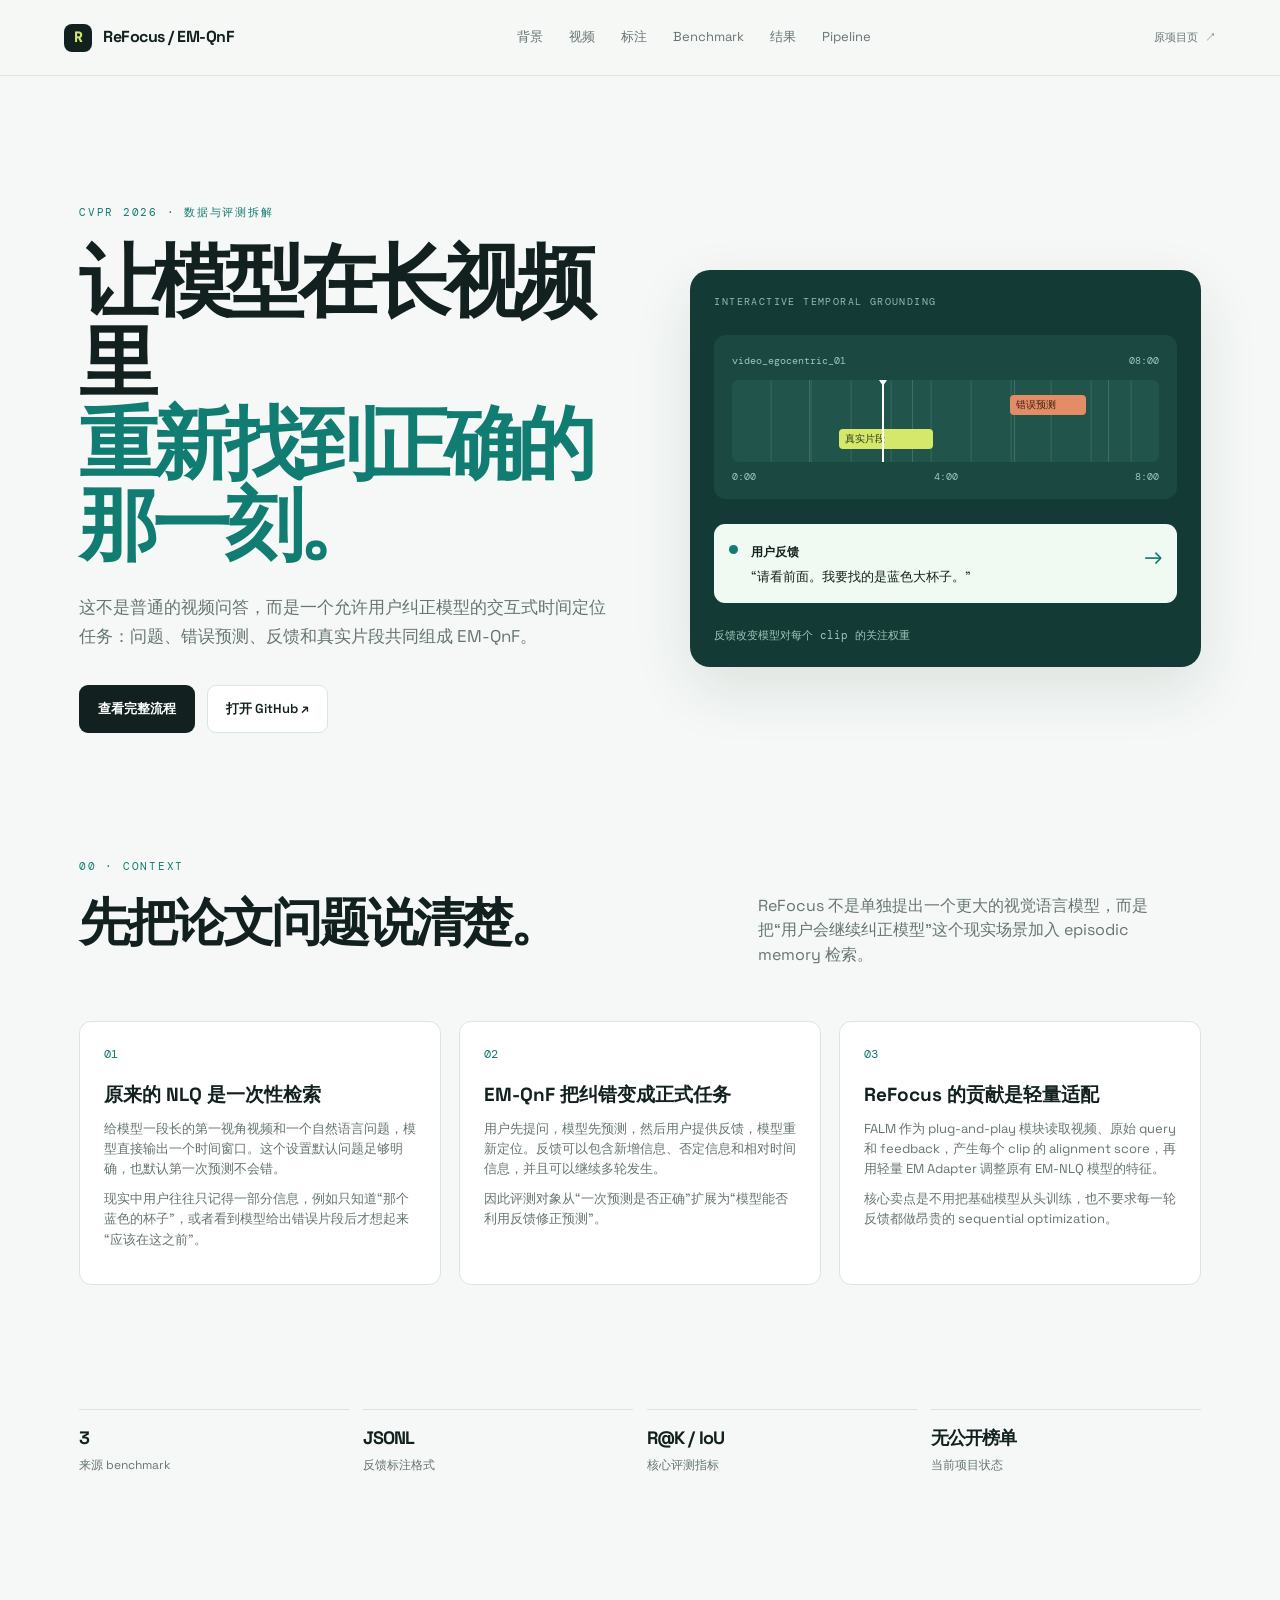
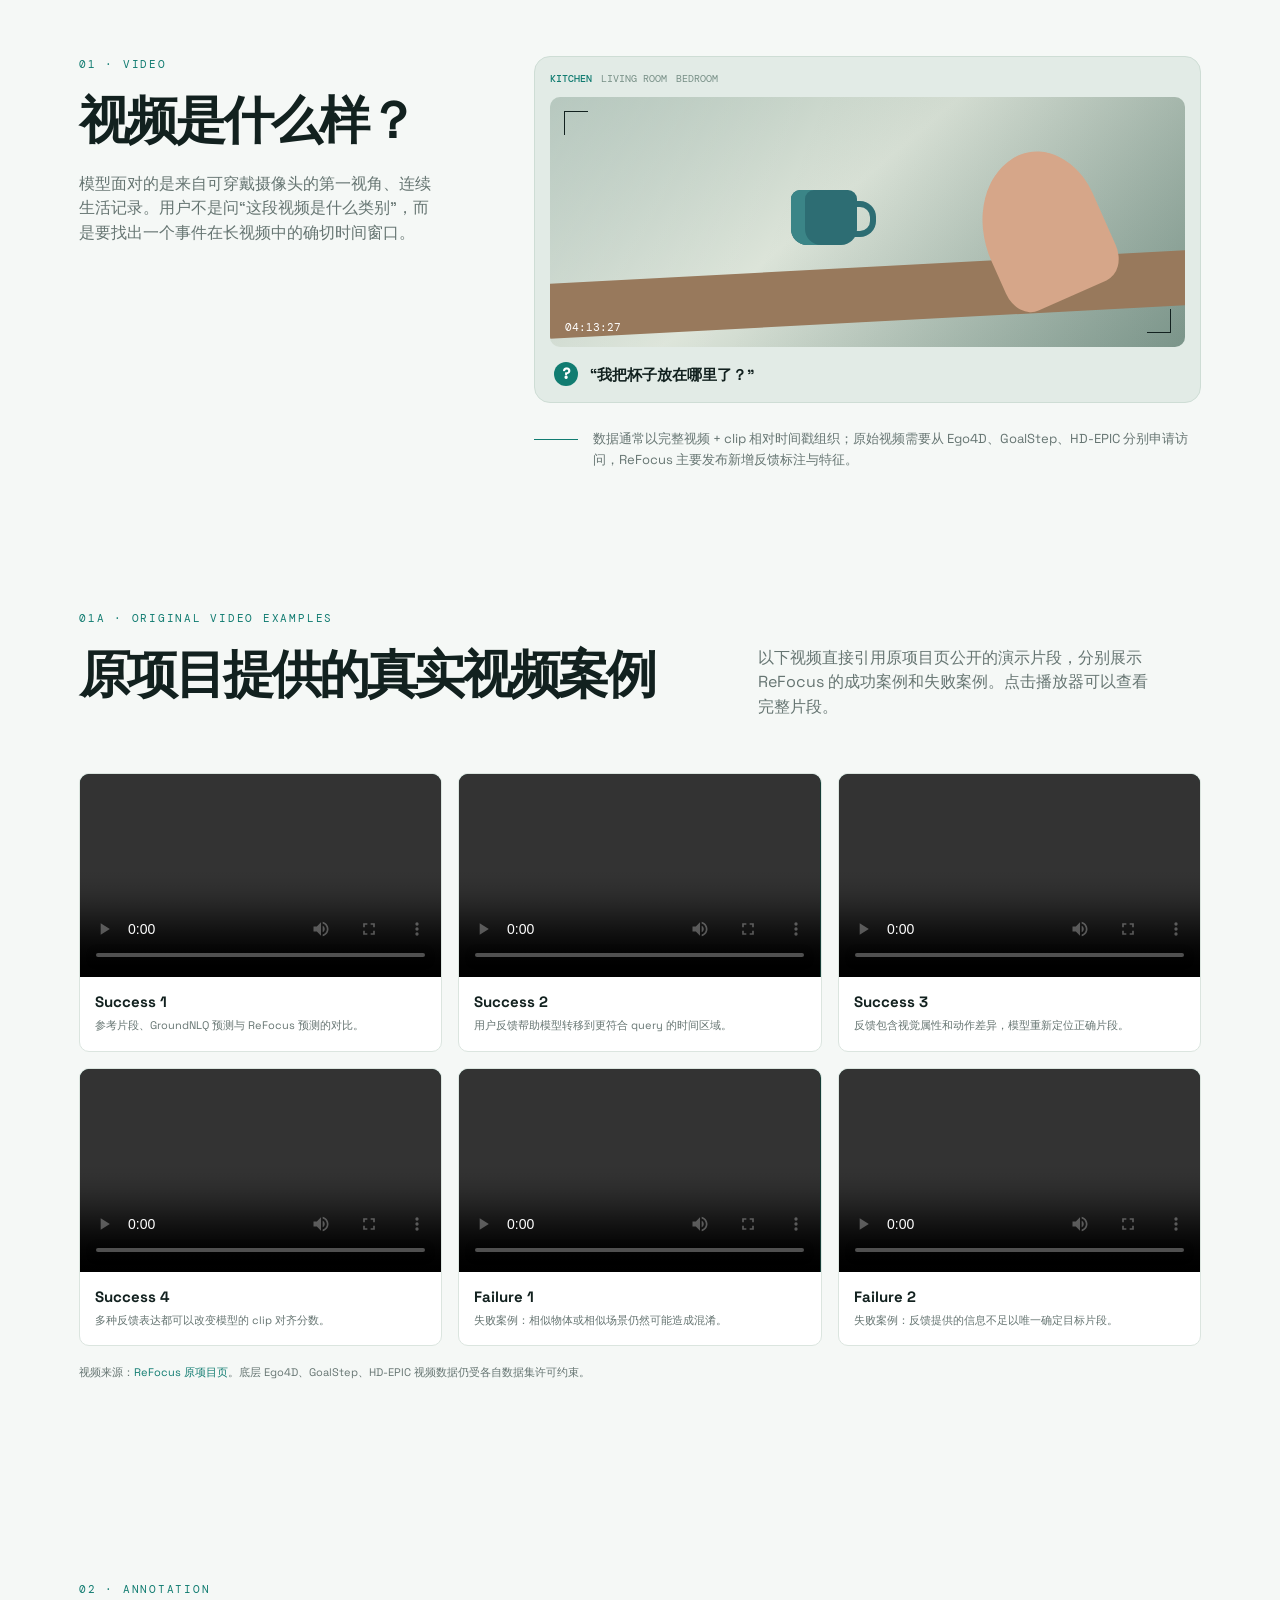
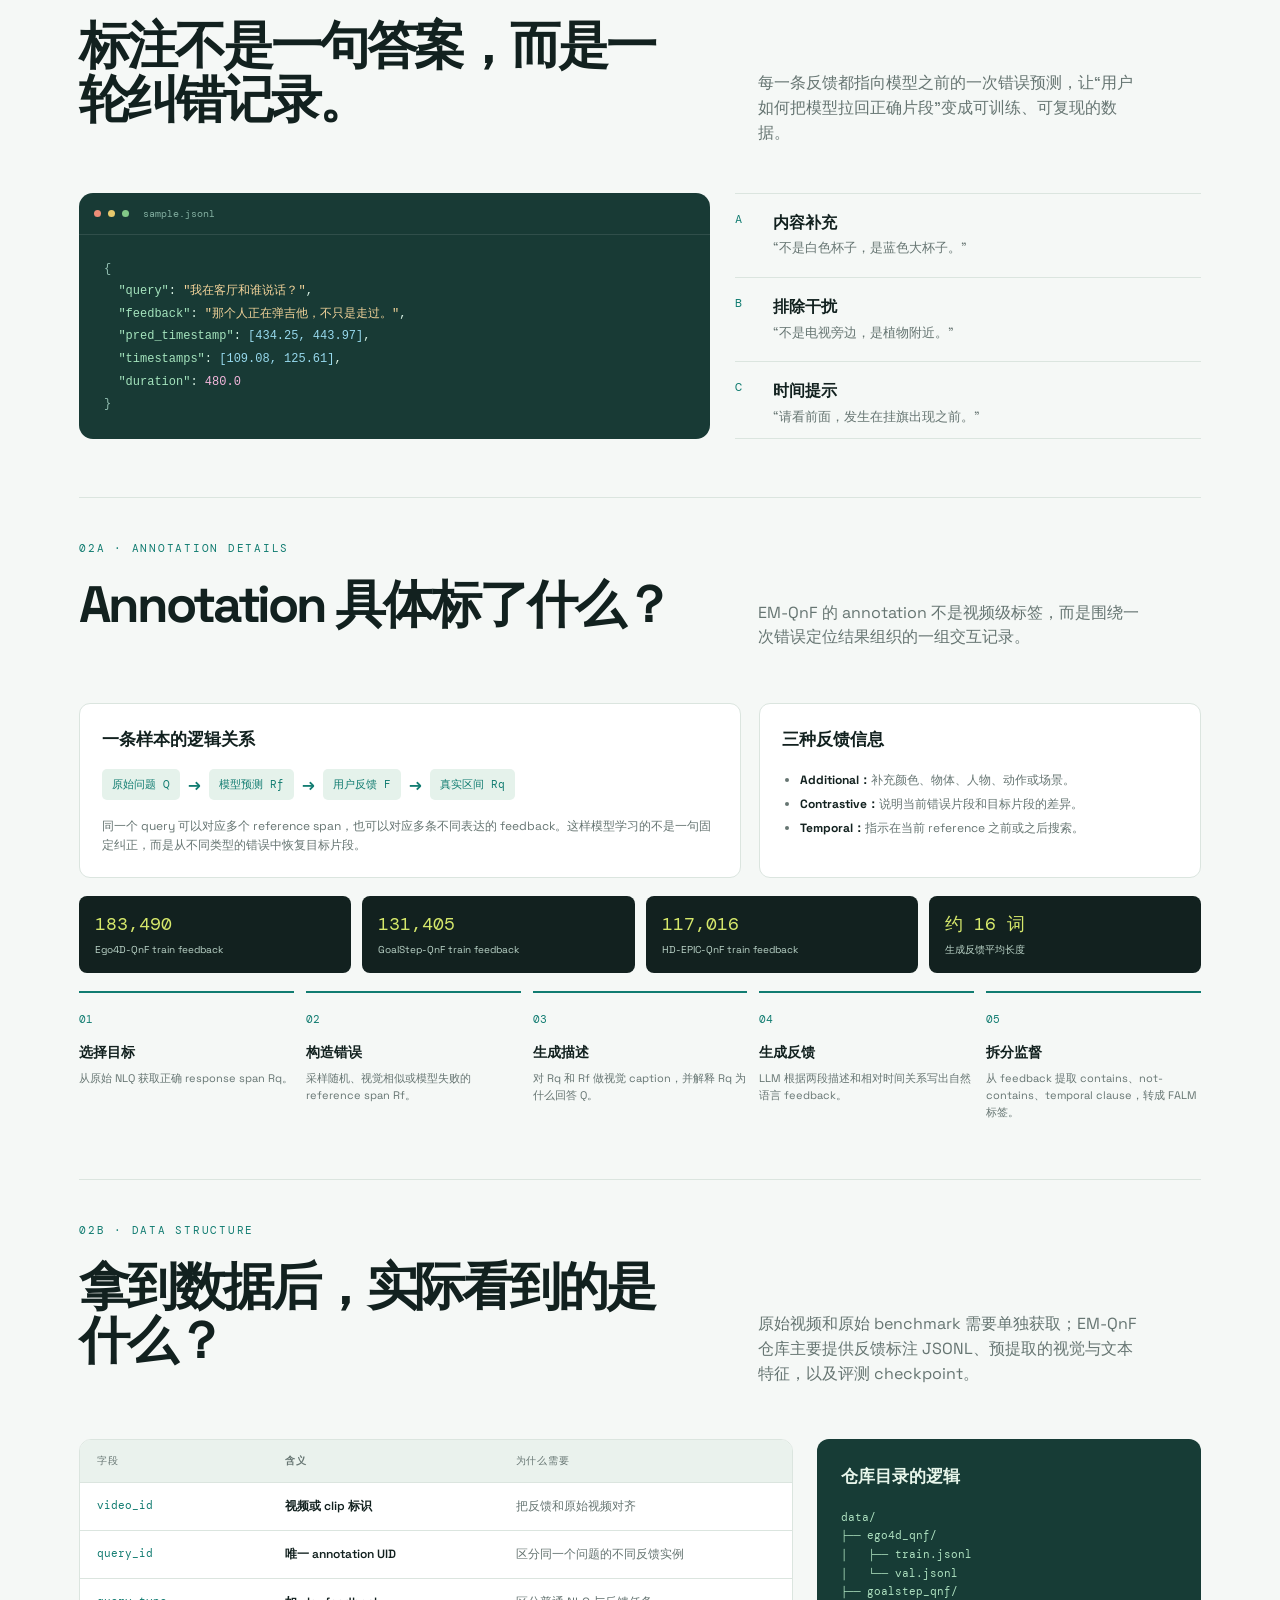
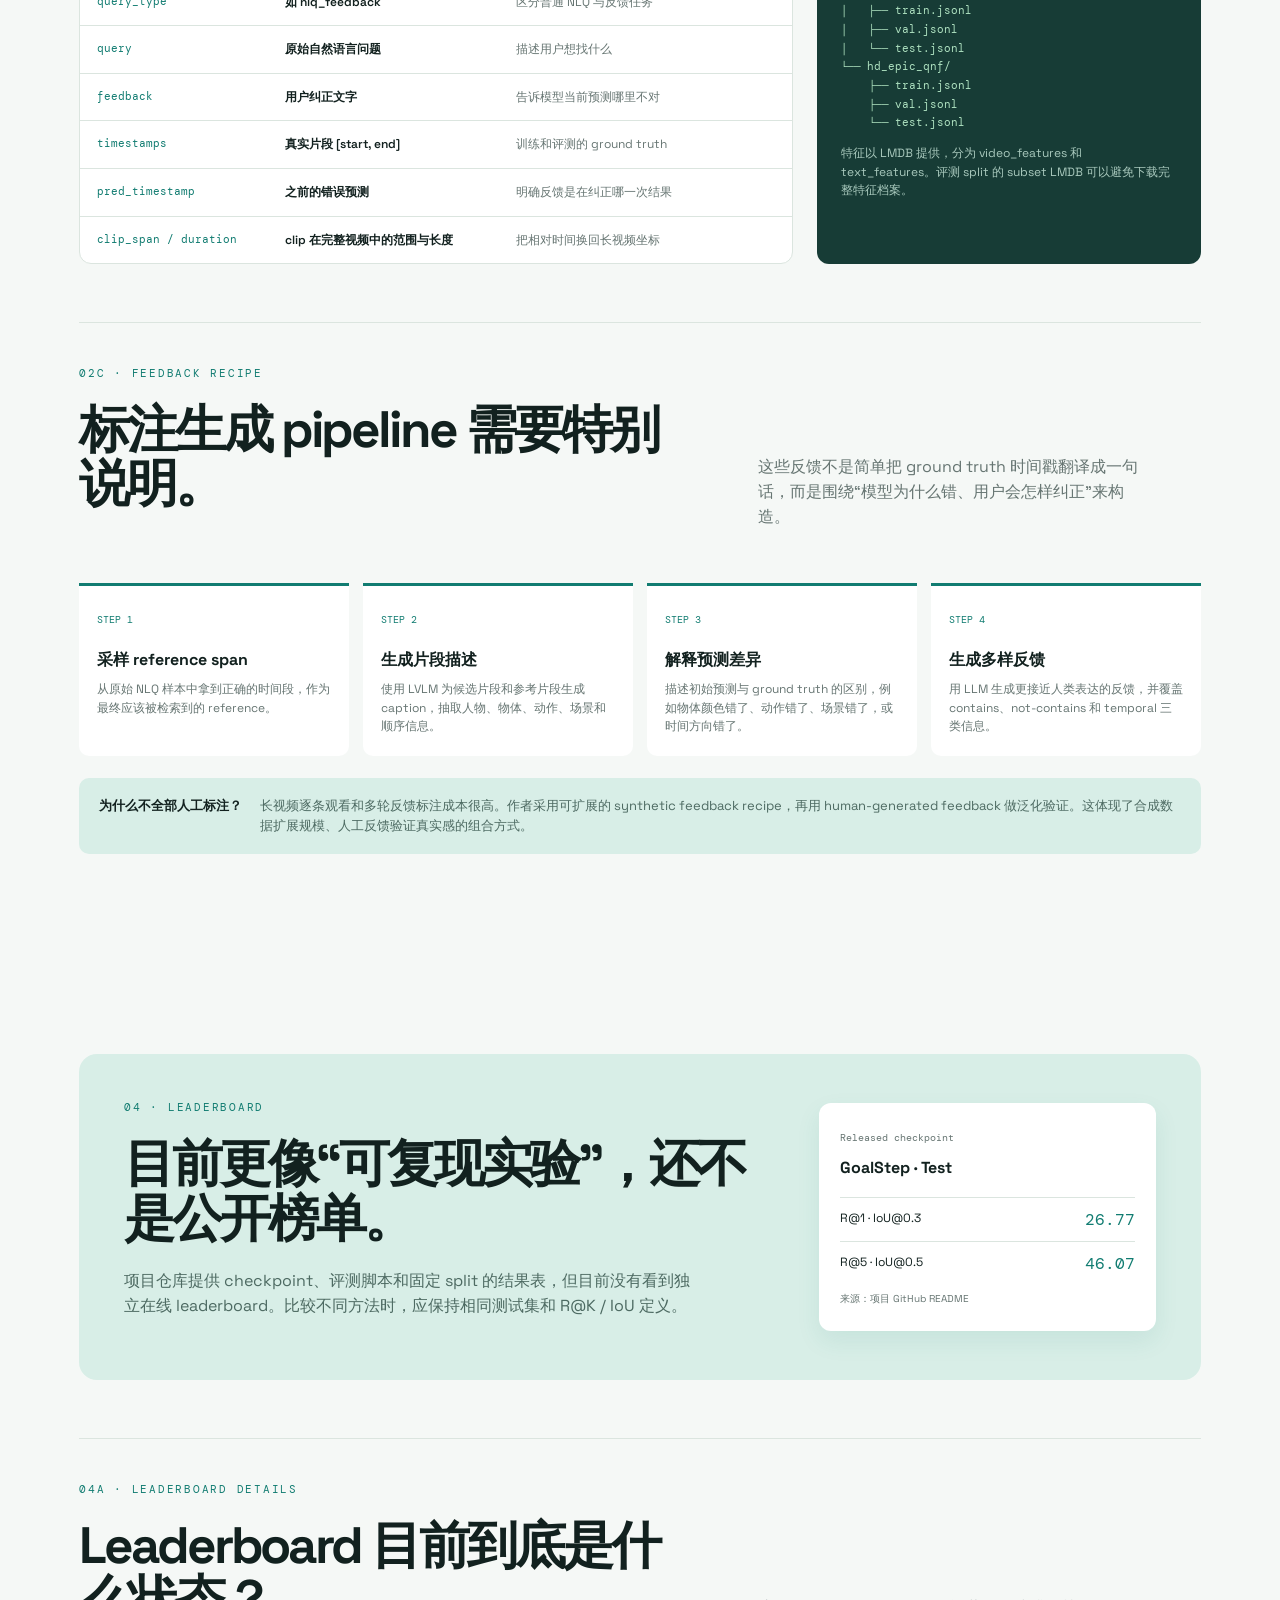
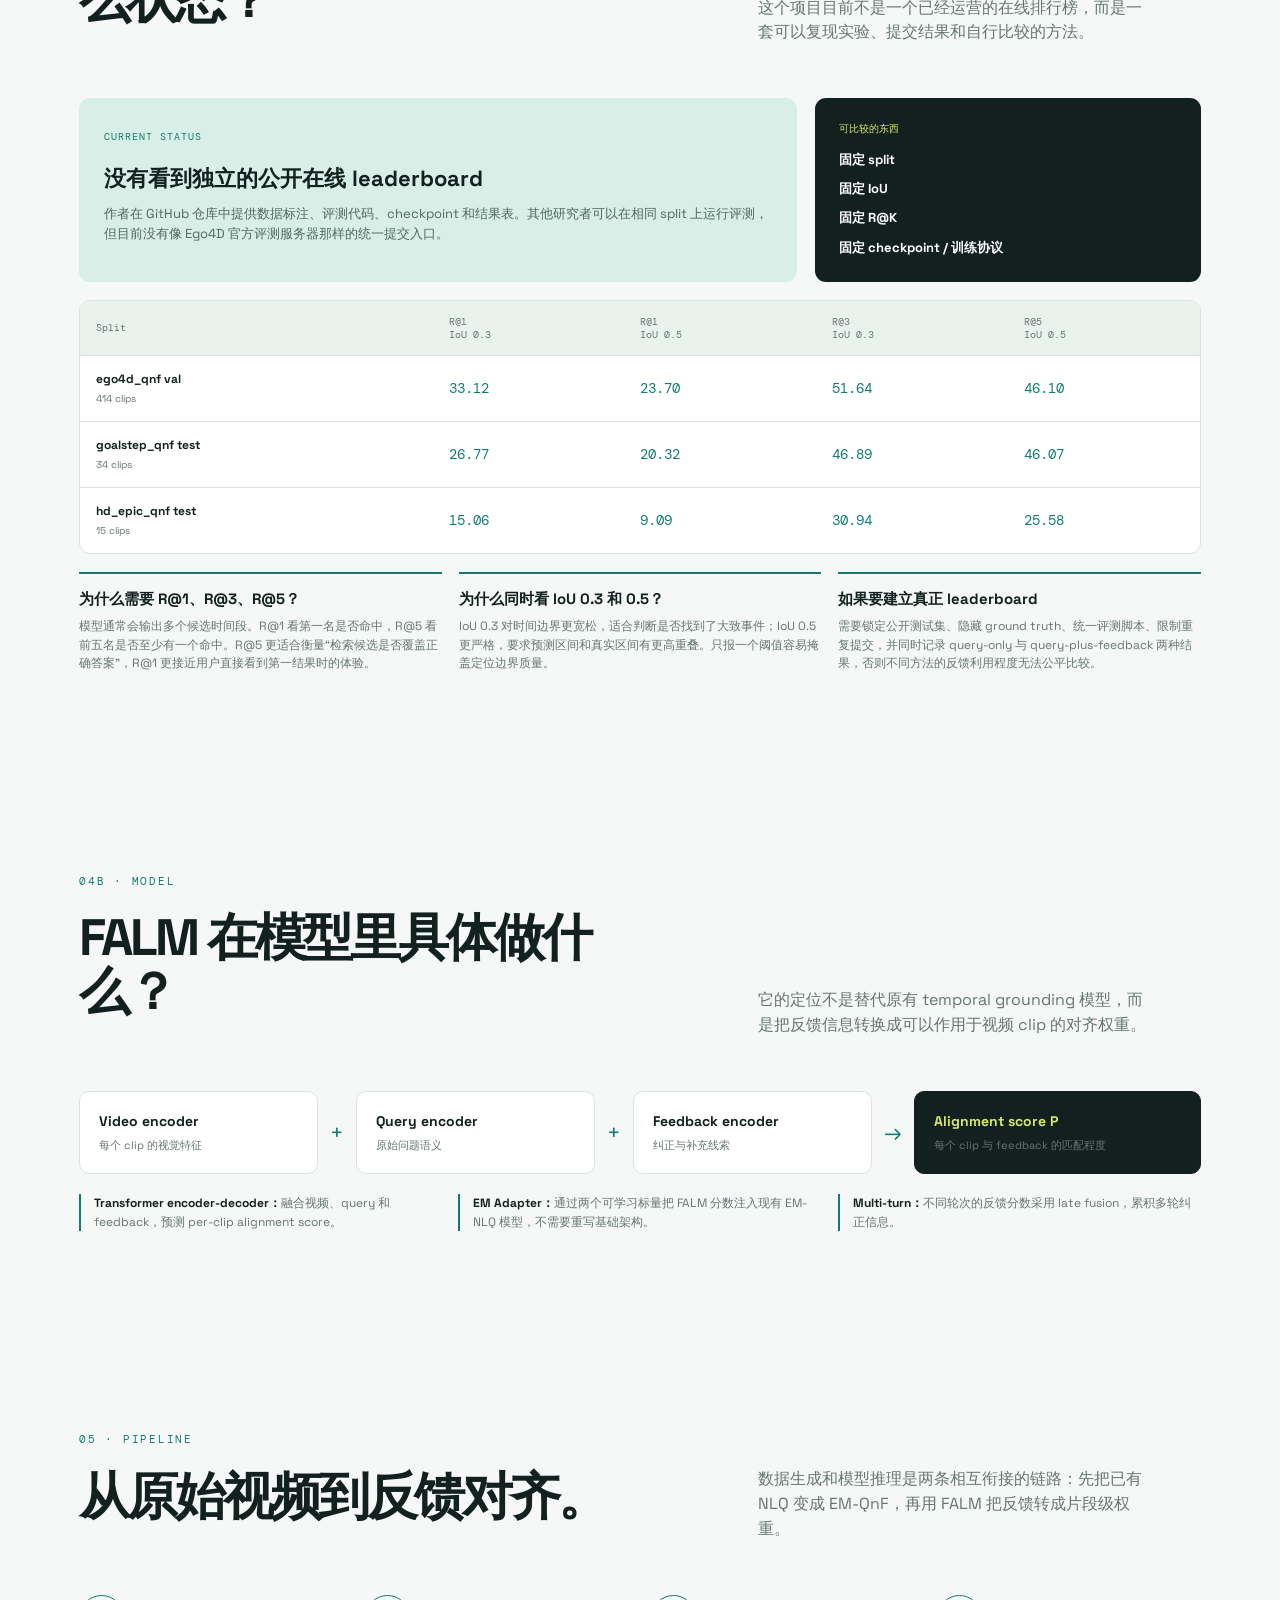
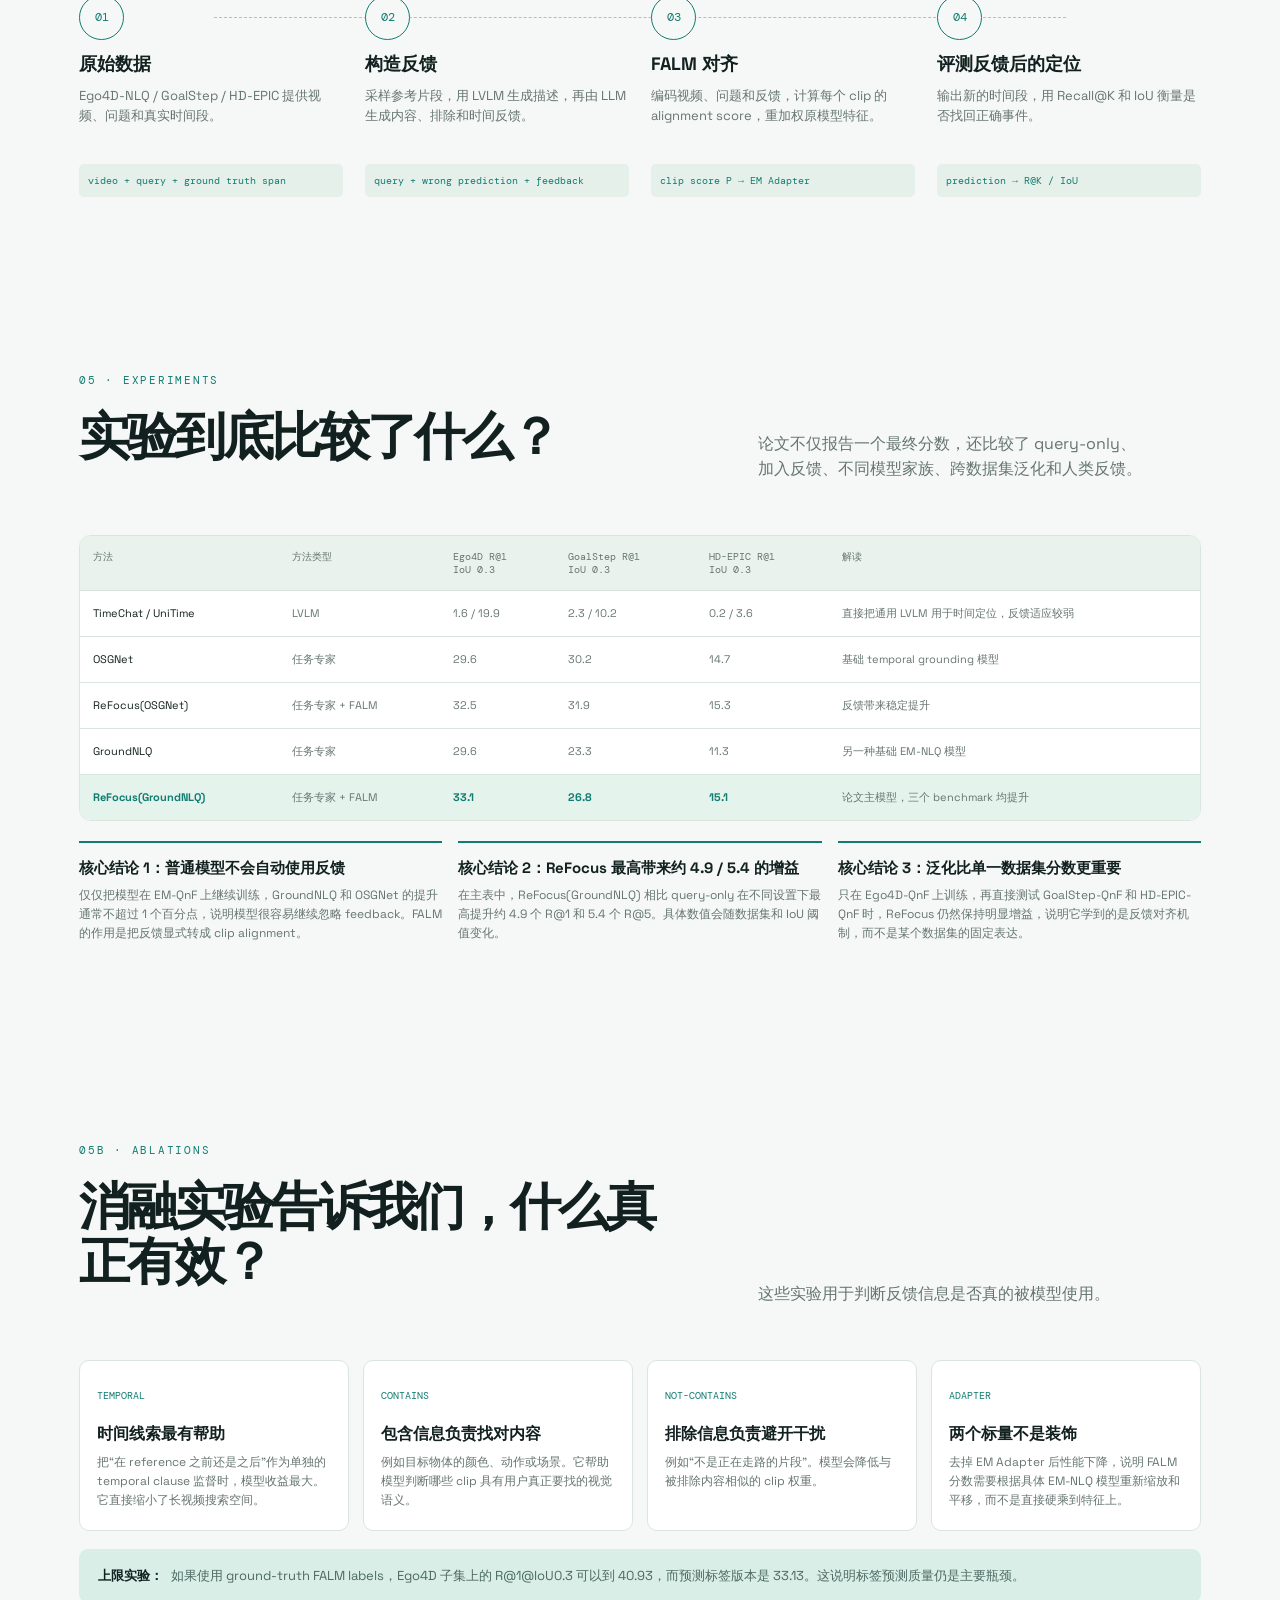
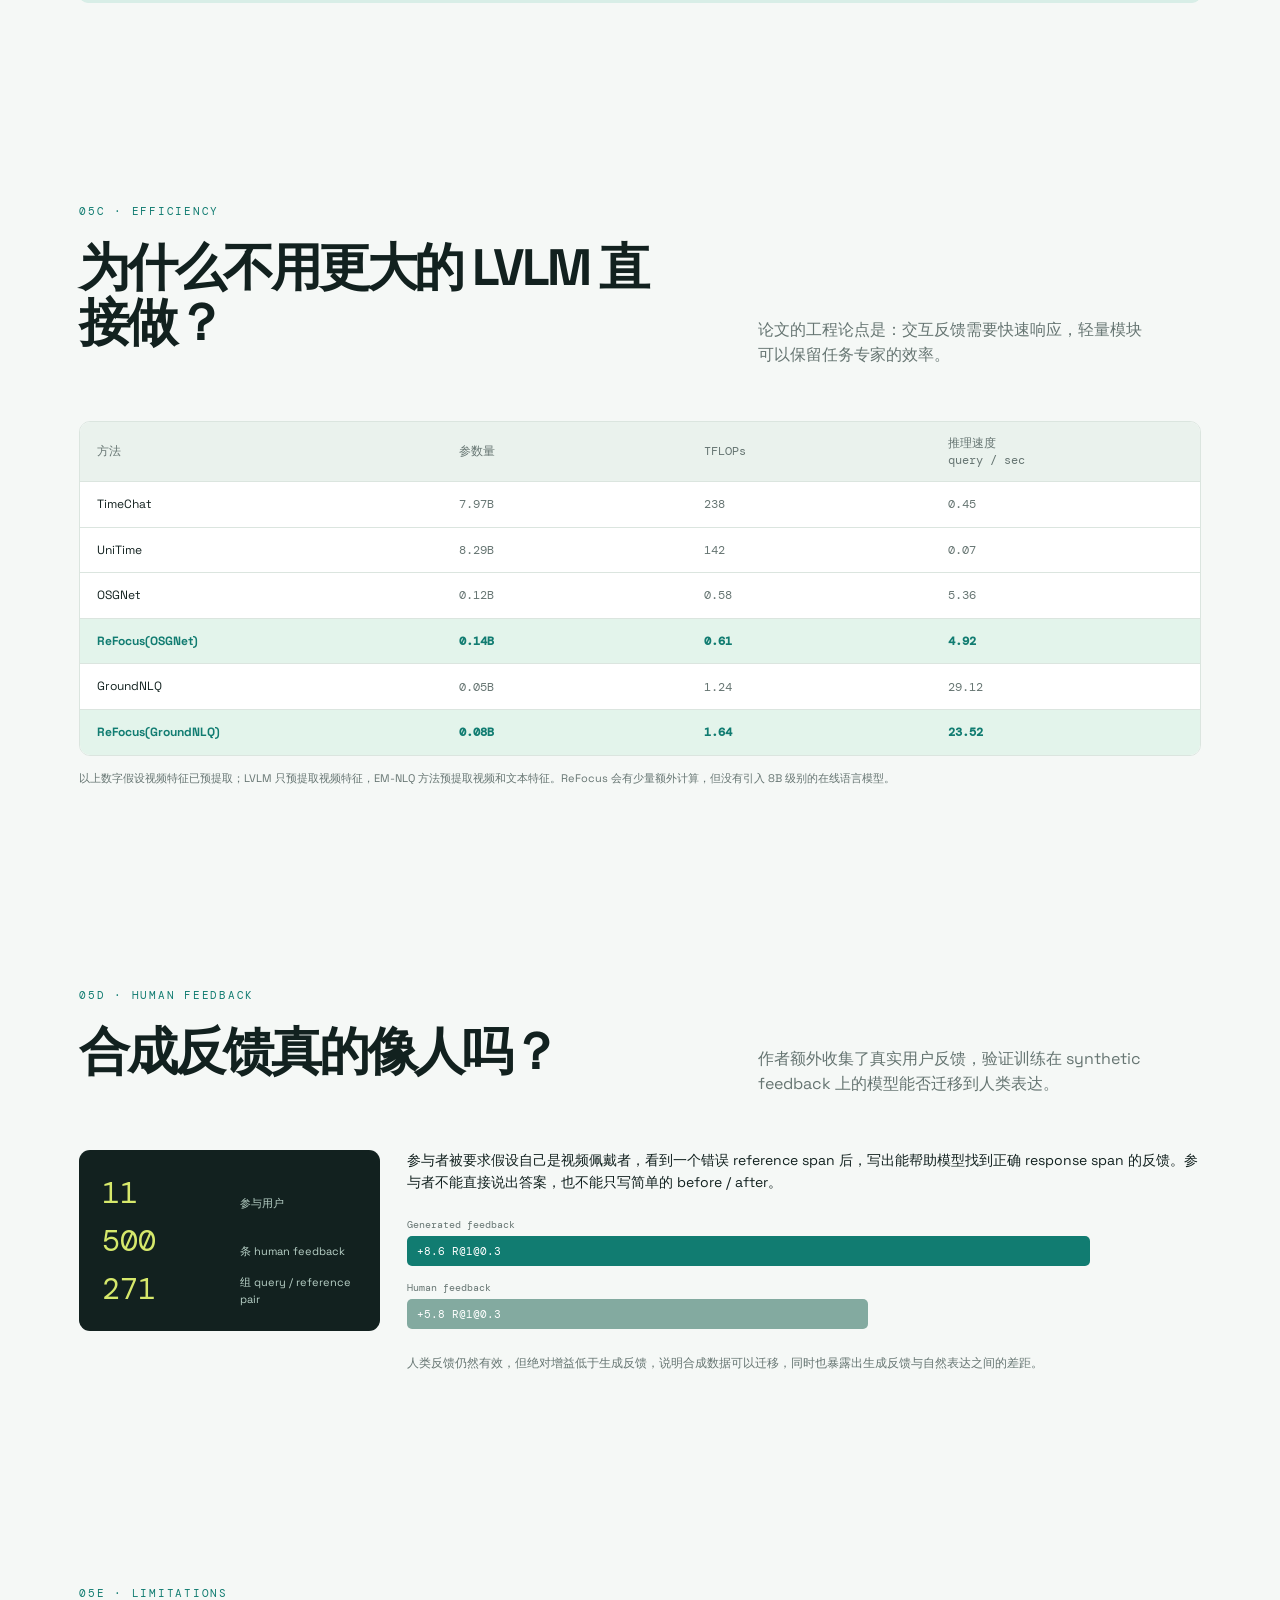
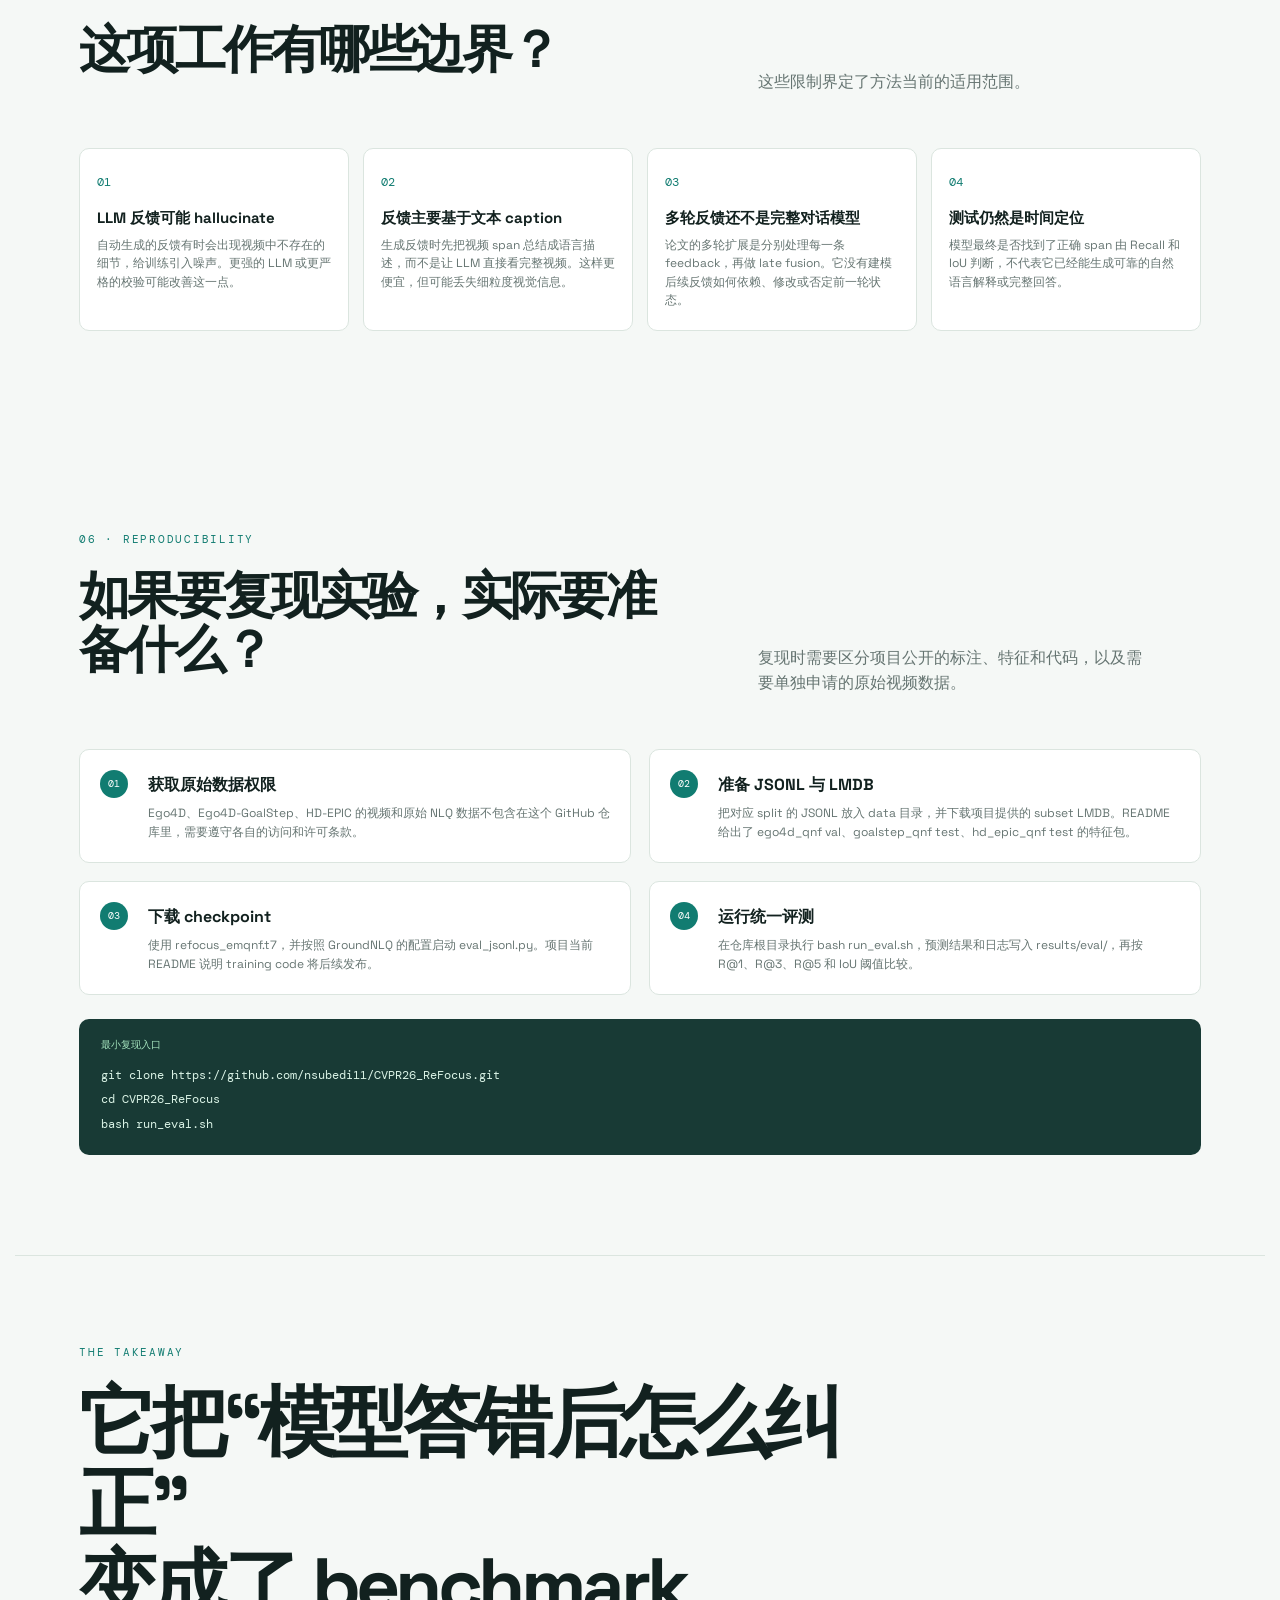
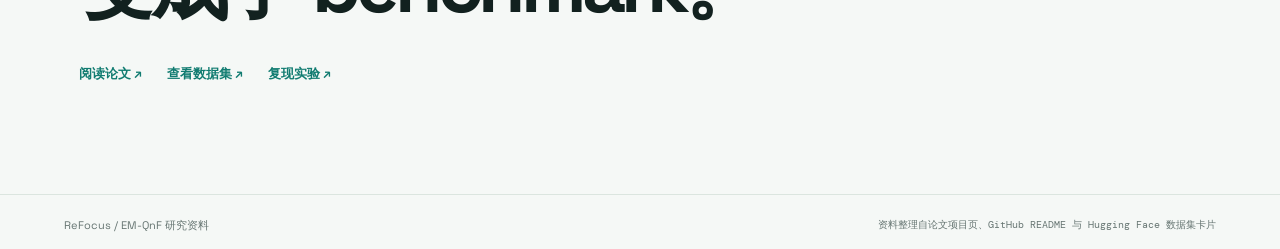
==== commit a8338e29: "Merge annotation and leaderboard sections" ====
--- a/index.html
+++ b/index.html
@@ -41,17 +41,13 @@
 
     <section class="section original-media reveal" id="original-media"><div class="section-heading"><div><p class="eyebrow">01A · ORIGINAL VIDEO EXAMPLES</p><h2>原项目提供的真实视频案例</h2></div><p>以下视频直接引用原项目页公开的演示片段，分别展示 ReFocus 的成功案例和失败案例。点击播放器可以查看完整片段。</p></div><div class="media-grid"><article><video controls preload="metadata"><source src="https://nsubedi11.github.io/refocus/static/clips/success1.mp4" type="video/mp4" /></video><h3>Success 1</h3><p>参考片段、GroundNLQ 预测与 ReFocus 预测的对比。</p></article><article><video controls preload="metadata"><source src="https://nsubedi11.github.io/refocus/static/clips/success2.mp4" type="video/mp4" /></video><h3>Success 2</h3><p>用户反馈帮助模型转移到更符合 query 的时间区域。</p></article><article><video controls preload="metadata"><source src="https://nsubedi11.github.io/refocus/static/clips/success3.mp4" type="video/mp4" /></video><h3>Success 3</h3><p>反馈包含视觉属性和动作差异，模型重新定位正确片段。</p></article><article><video controls preload="metadata"><source src="https://nsubedi11.github.io/refocus/static/clips/success4.mp4" type="video/mp4" /></video><h3>Success 4</h3><p>多种反馈表达都可以改变模型的 clip 对齐分数。</p></article><article><video controls preload="metadata"><source src="https://nsubedi11.github.io/refocus/static/clips/failure1.mp4" type="video/mp4" /></video><h3>Failure 1</h3><p>失败案例：相似物体或相似场景仍然可能造成混淆。</p></article><article><video controls preload="metadata"><source src="https://nsubedi11.github.io/refocus/static/clips/failure2.mp4" type="video/mp4" /></video><h3>Failure 2</h3><p>失败案例：反馈提供的信息不足以唯一确定目标片段。</p></article></div><p class="media-source">视频来源：<a href="https://nsubedi11.github.io/refocus/" target="_blank" rel="noreferrer">ReFocus 原项目页</a>。底层 Ego4D、GoalStep、HD-EPIC 视频数据仍受各自数据集许可约束。</p></section>
 
-    <section class="section reveal" id="annotation"><div class="section-heading"><div><p class="eyebrow">02 · ANNOTATION</p><h2>标注不是一句答案，而是一轮纠错记录。</h2></div><p>每一条反馈都指向模型之前的一次错误预测，让“用户如何把模型拉回正确片段”变成可训练、可复现的数据。</p></div><div class="annotation-grid"><div class="json-card"><div class="code-top"><span class="dot red"></span><span class="dot yellow"></span><span class="dot green"></span><span class="code-file">sample.jsonl</span></div><pre><code><span class="brace">{</span>
+    <section class="section annotation-combined reveal" id="annotation"><div class="section-heading"><div><p class="eyebrow">02 · ANNOTATION</p><h2>标注不是一句答案，而是一轮纠错记录。</h2></div><p>每一条反馈都指向模型之前的一次错误预测，让“用户如何把模型拉回正确片段”变成可训练、可复现的数据。</p></div><div class="annotation-grid"><div class="json-card"><div class="code-top"><span class="dot red"></span><span class="dot yellow"></span><span class="dot green"></span><span class="code-file">sample.jsonl</span></div><pre><code><span class="brace">{</span>
   <span class="key">"query"</span>: <span class="string">"我在客厅和谁说话？"</span>,
   <span class="key">"feedback"</span>: <span class="string">"那个人正在弹吉他，不只是走过。"</span>,
   <span class="key">"pred_timestamp"</span>: <span class="array">[434.25, 443.97]</span>,
   <span class="key">"timestamps"</span>: <span class="array">[109.08, 125.61]</span>,
   <span class="key">"duration"</span>: <span class="number">480.0</span>
-<span class="brace">}</span></code></pre></div><div class="annotation-types"><article><span class="type-index">A</span><h3>内容补充</h3><p>“不是白色杯子，是蓝色大杯子。”</p></article><article><span class="type-index">B</span><h3>排除干扰</h3><p>“不是电视旁边，是植物附近。”</p></article><article><span class="type-index">C</span><h3>时间提示</h3><p>“请看前面，发生在挂旗出现之前。”</p></article></div></div></section>
-
-    <section class="section annotation-deep reveal"><div class="section-heading"><div><p class="eyebrow">02A · ANNOTATION DETAILS</p><h2>Annotation 具体标了什么？</h2></div><p>EM-QnF 的 annotation 不是视频级标签，而是围绕一次错误定位结果组织的一组交互记录。</p></div><div class="annotation-deep-grid"><article><h3>一条样本的逻辑关系</h3><div class="relation"><span>原始问题 Q</span><b>→</b><span>模型预测 Rf</span><b>→</b><span>用户反馈 F</span><b>→</b><span>真实区间 Rq</span></div><p>同一个 query 可以对应多个 reference span，也可以对应多条不同表达的 feedback。这样模型学习的不是一句固定纠正，而是从不同类型的错误中恢复目标片段。</p></article><article><h3>三种反馈信息</h3><ul class="plain-list"><li><strong>Additional：</strong>补充颜色、物体、人物、动作或场景。</li><li><strong>Contrastive：</strong>说明当前错误片段和目标片段的差异。</li><li><strong>Temporal：</strong>指示在当前 reference 之前或之后搜索。</li></ul></article></div><div class="annotation-stats"><div><strong>183,490</strong><span>Ego4D-QnF train feedback</span></div><div><strong>131,405</strong><span>GoalStep-QnF train feedback</span></div><div><strong>117,016</strong><span>HD-EPIC-QnF train feedback</span></div><div><strong>约 16 词</strong><span>生成反馈平均长度</span></div></div><div class="annotation-process"><div><span>01</span><h3>选择目标</h3><p>从原始 NLQ 获取正确 response span Rq。</p></div><div><span>02</span><h3>构造错误</h3><p>采样随机、视觉相似或模型失败的 reference span Rf。</p></div><div><span>03</span><h3>生成描述</h3><p>对 Rq 和 Rf 做视觉 caption，并解释 Rq 为什么回答 Q。</p></div><div><span>04</span><h3>生成反馈</h3><p>LLM 根据两段描述和相对时间关系写出自然语言 feedback。</p></div><div><span>05</span><h3>拆分监督</h3><p>从 feedback 提取 contains、not-contains、temporal clause，转成 FALM 标签。</p></div></div></section>
-
-    <section class="section data-structure reveal" id="data-structure"><div class="section-heading"><div><p class="eyebrow">02B · DATA STRUCTURE</p><h2>拿到数据后，实际看到的是什么？</h2></div><p>原始视频和原始 benchmark 需要单独获取；EM-QnF 仓库主要提供反馈标注 JSONL、预提取的视觉与文本特征，以及评测 checkpoint。</p></div><div class="data-layout"><div class="field-table"><div class="field-row field-head"><span>字段</span><span>含义</span><span>为什么需要</span></div><div class="field-row"><code>video_id</code><span>视频或 clip 标识</span><span>把反馈和原始视频对齐</span></div><div class="field-row"><code>query_id</code><span>唯一 annotation UID</span><span>区分同一个问题的不同反馈实例</span></div><div class="field-row"><code>query_type</code><span>如 nlq_feedback</span><span>区分普通 NLQ 与反馈任务</span></div><div class="field-row"><code>query</code><span>原始自然语言问题</span><span>描述用户想找什么</span></div><div class="field-row"><code>feedback</code><span>用户纠正文字</span><span>告诉模型当前预测哪里不对</span></div><div class="field-row"><code>timestamps</code><span>真实片段 [start, end]</span><span>训练和评测的 ground truth</span></div><div class="field-row"><code>pred_timestamp</code><span>之前的错误预测</span><span>明确反馈是在纠正哪一次结果</span></div><div class="field-row"><code>clip_span / duration</code><span>clip 在完整视频中的范围与长度</span><span>把相对时间换回长视频坐标</span></div></div><aside class="data-aside"><h3>仓库目录的逻辑</h3><pre>data/
+<span class="brace">}</span></code></pre></div><div class="annotation-types"><article><span class="type-index">A</span><h3>内容补充</h3><p>“不是白色杯子，是蓝色大杯子。”</p></article><article><span class="type-index">B</span><h3>排除干扰</h3><p>“不是电视旁边，是植物附近。”</p></article><article><span class="type-index">C</span><h3>时间提示</h3><p>“请看前面，发生在挂旗出现之前。”</p></article></div></div><div class="section-heading"><div><p class="eyebrow">02A · ANNOTATION DETAILS</p><h2>Annotation 具体标了什么？</h2></div><p>EM-QnF 的 annotation 不是视频级标签，而是围绕一次错误定位结果组织的一组交互记录。</p></div><div class="annotation-deep-grid"><article><h3>一条样本的逻辑关系</h3><div class="relation"><span>原始问题 Q</span><b>→</b><span>模型预测 Rf</span><b>→</b><span>用户反馈 F</span><b>→</b><span>真实区间 Rq</span></div><p>同一个 query 可以对应多个 reference span，也可以对应多条不同表达的 feedback。这样模型学习的不是一句固定纠正，而是从不同类型的错误中恢复目标片段。</p></article><article><h3>三种反馈信息</h3><ul class="plain-list"><li><strong>Additional：</strong>补充颜色、物体、人物、动作或场景。</li><li><strong>Contrastive：</strong>说明当前错误片段和目标片段的差异。</li><li><strong>Temporal：</strong>指示在当前 reference 之前或之后搜索。</li></ul></article></div><div class="annotation-stats"><div><strong>183,490</strong><span>Ego4D-QnF train feedback</span></div><div><strong>131,405</strong><span>GoalStep-QnF train feedback</span></div><div><strong>117,016</strong><span>HD-EPIC-QnF train feedback</span></div><div><strong>约 16 词</strong><span>生成反馈平均长度</span></div></div><div class="annotation-process"><div><span>01</span><h3>选择目标</h3><p>从原始 NLQ 获取正确 response span Rq。</p></div><div><span>02</span><h3>构造错误</h3><p>采样随机、视觉相似或模型失败的 reference span Rf。</p></div><div><span>03</span><h3>生成描述</h3><p>对 Rq 和 Rf 做视觉 caption，并解释 Rq 为什么回答 Q。</p></div><div><span>04</span><h3>生成反馈</h3><p>LLM 根据两段描述和相对时间关系写出自然语言 feedback。</p></div><div><span>05</span><h3>拆分监督</h3><p>从 feedback 提取 contains、not-contains、temporal clause，转成 FALM 标签。</p></div></div><div class="section-heading"><div><p class="eyebrow">02B · DATA STRUCTURE</p><h2>拿到数据后，实际看到的是什么？</h2></div><p>原始视频和原始 benchmark 需要单独获取；EM-QnF 仓库主要提供反馈标注 JSONL、预提取的视觉与文本特征，以及评测 checkpoint。</p></div><div class="data-layout"><div class="field-table"><div class="field-row field-head"><span>字段</span><span>含义</span><span>为什么需要</span></div><div class="field-row"><code>video_id</code><span>视频或 clip 标识</span><span>把反馈和原始视频对齐</span></div><div class="field-row"><code>query_id</code><span>唯一 annotation UID</span><span>区分同一个问题的不同反馈实例</span></div><div class="field-row"><code>query_type</code><span>如 nlq_feedback</span><span>区分普通 NLQ 与反馈任务</span></div><div class="field-row"><code>query</code><span>原始自然语言问题</span><span>描述用户想找什么</span></div><div class="field-row"><code>feedback</code><span>用户纠正文字</span><span>告诉模型当前预测哪里不对</span></div><div class="field-row"><code>timestamps</code><span>真实片段 [start, end]</span><span>训练和评测的 ground truth</span></div><div class="field-row"><code>pred_timestamp</code><span>之前的错误预测</span><span>明确反馈是在纠正哪一次结果</span></div><div class="field-row"><code>clip_span / duration</code><span>clip 在完整视频中的范围与长度</span><span>把相对时间换回长视频坐标</span></div></div><aside class="data-aside"><h3>仓库目录的逻辑</h3><pre>data/
 ├── ego4d_qnf/
 │   ├── train.jsonl
 │   └── val.jsonl
@@ -62,15 +58,9 @@
 └── hd_epic_qnf/
     ├── train.jsonl
     ├── val.jsonl
-    └── test.jsonl</pre><p>特征以 LMDB 提供，分为 video_features 和 text_features。评测 split 的 subset LMDB 可以避免下载完整特征档案。</p></aside></div></section>
+    └── test.jsonl</pre><p>特征以 LMDB 提供，分为 video_features 和 text_features。评测 split 的 subset LMDB 可以避免下载完整特征档案。</p></aside></div><div class="section-heading"><div><p class="eyebrow">02C · FEEDBACK RECIPE</p><h2>标注生成 pipeline 需要特别说明。</h2></div><p>这些反馈不是简单把 ground truth 时间戳翻译成一句话，而是围绕“模型为什么错、用户会怎样纠正”来构造。</p></div><div class="recipe-grid"><article><span>STEP 1</span><h3>采样 reference span</h3><p>从原始 NLQ 样本中拿到正确的时间段，作为最终应该被检索到的 reference。</p></article><article><span>STEP 2</span><h3>生成片段描述</h3><p>使用 LVLM 为候选片段和参考片段生成 caption，抽取人物、物体、动作、场景和顺序信息。</p></article><article><span>STEP 3</span><h3>解释预测差异</h3><p>描述初始预测与 ground truth 的区别，例如物体颜色错了、动作错了、场景错了，或时间方向错了。</p></article><article><span>STEP 4</span><h3>生成多样反馈</h3><p>用 LLM 生成更接近人类表达的反馈，并覆盖 contains、not-contains 和 temporal 三类信息。</p></article></div><div class="callout"><strong>为什么不全部人工标注？</strong><span>长视频逐条观看和多轮反馈标注成本很高。作者采用可扩展的 synthetic feedback recipe，再用 human-generated feedback 做泛化验证。这体现了合成数据扩展规模、人工反馈验证真实感的组合方式。</span></div></section>
 
-    <section class="section reveal" id="benchmark"><div class="section-heading"><div><p class="eyebrow">03 · BENCHMARK</p><h2>三套来源数据，一个新的交互任务。</h2></div><p>EM-QnF 建立在已有 episodic memory benchmark 之上，把一次性 NLQ 扩展成可以多轮纠正的检索。</p></div><div class="benchmark-layout"><div class="benchmark-table-wrap"><table><thead><tr><th>数据集</th><th>Train</th><th>Val</th><th>Test</th><th>角色</th></tr></thead><tbody><tr><td><strong>Ego4D-NLQ</strong><small>ego4d_qnf</small></td><td>✓</td><td>✓</td><td>未提供</td><td>大规模第一视角记忆</td></tr><tr><td><strong>GoalStep</strong><small>goalstep_qnf</small></td><td>✓</td><td>✓</td><td>✓</td><td>目标驱动步骤理解</td></tr><tr><td><strong>HD-EPIC</strong><small>hd_epic_qnf</small></td><td>✓</td><td>✓</td><td>✓</td><td>高分辨率日常活动</td></tr></tbody></table></div><div class="metric-panel"><p class="metric-kicker">WHAT COUNTS AS CORRECT?</p><div class="metric"><strong>R@K</strong><span>前 K 个候选里是否命中正确片段</span></div><div class="metric"><strong>IoU</strong><span>预测区间与真实区间的重叠比例</span></div><div class="metric-tags"><span>IoU ≥ 0.3</span><span>IoU ≥ 0.5</span></div></div></div></section>
-
-    <section class="section feedback-recipe reveal"><div class="section-heading"><div><p class="eyebrow">02C · FEEDBACK RECIPE</p><h2>标注生成 pipeline 需要特别说明。</h2></div><p>这些反馈不是简单把 ground truth 时间戳翻译成一句话，而是围绕“模型为什么错、用户会怎样纠正”来构造。</p></div><div class="recipe-grid"><article><span>STEP 1</span><h3>采样 reference span</h3><p>从原始 NLQ 样本中拿到正确的时间段，作为最终应该被检索到的 reference。</p></article><article><span>STEP 2</span><h3>生成片段描述</h3><p>使用 LVLM 为候选片段和参考片段生成 caption，抽取人物、物体、动作、场景和顺序信息。</p></article><article><span>STEP 3</span><h3>解释预测差异</h3><p>描述初始预测与 ground truth 的区别，例如物体颜色错了、动作错了、场景错了，或时间方向错了。</p></article><article><span>STEP 4</span><h3>生成多样反馈</h3><p>用 LLM 生成更接近人类表达的反馈，并覆盖 contains、not-contains 和 temporal 三类信息。</p></article></div><div class="callout"><strong>为什么不全部人工标注？</strong><span>长视频逐条观看和多轮反馈标注成本很高。作者采用可扩展的 synthetic feedback recipe，再用 human-generated feedback 做泛化验证。这体现了合成数据扩展规模、人工反馈验证真实感的组合方式。</span></div></section>
-
-    <section class="section reveal" id="leaderboard"><div class="leaderboard-banner"><div><p class="eyebrow">04 · LEADERBOARD</p><h2>目前更像“可复现实验”，还不是公开榜单。</h2><p>项目仓库提供 checkpoint、评测脚本和固定 split 的结果表，但目前没有看到独立在线 leaderboard。比较不同方法时，应保持相同测试集和 R@K / IoU 定义。</p></div><div class="result-card"><span>Released checkpoint</span><strong>GoalStep · Test</strong><div class="result-row"><span>R@1 · IoU@0.3</span><b>26.77</b></div><div class="result-row"><span>R@5 · IoU@0.5</span><b>46.07</b></div><small>来源：项目 GitHub README</small></div></div></section>
-
-    <section class="section leaderboard-deep reveal"><div class="section-heading"><div><p class="eyebrow">04A · LEADERBOARD DETAILS</p><h2>Leaderboard 目前到底是什么状态？</h2></div><p>这个项目目前不是一个已经运营的在线排行榜，而是一套可以复现实验、提交结果和自行比较的方法。</p></div><div class="leaderboard-status"><div class="status-main"><span class="status-badge">CURRENT STATUS</span><h3>没有看到独立的公开在线 leaderboard</h3><p>作者在 GitHub 仓库中提供数据标注、评测代码、checkpoint 和结果表。其他研究者可以在相同 split 上运行评测，但目前没有像 Ego4D 官方评测服务器那样的统一提交入口。</p></div><div class="status-side"><span>可比较的东西</span><strong>固定 split</strong><strong>固定 IoU</strong><strong>固定 R@K</strong><strong>固定 checkpoint / 训练协议</strong></div></div><div class="leaderboard-table-wrap"><table class="leaderboard-table"><thead><tr><th>Split</th><th>R@1<br />IoU 0.3</th><th>R@1<br />IoU 0.5</th><th>R@3<br />IoU 0.3</th><th>R@5<br />IoU 0.5</th></tr></thead><tbody><tr><td><strong>ego4d_qnf val</strong><small>414 clips</small></td><td>33.12</td><td>23.70</td><td>51.64</td><td>46.10</td></tr><tr><td><strong>goalstep_qnf test</strong><small>34 clips</small></td><td>26.77</td><td>20.32</td><td>46.89</td><td>46.07</td></tr><tr><td><strong>hd_epic_qnf test</strong><small>15 clips</small></td><td>15.06</td><td>9.09</td><td>30.94</td><td>25.58</td></tr></tbody></table></div><div class="leaderboard-explain"><article><h3>为什么需要 R@1、R@3、R@5？</h3><p>模型通常会输出多个候选时间段。R@1 看第一名是否命中，R@5 看前五名是否至少有一个命中。R@5 更适合衡量“检索候选是否覆盖正确答案”，R@1 更接近用户直接看到第一结果时的体验。</p></article><article><h3>为什么同时看 IoU 0.3 和 0.5？</h3><p>IoU 0.3 对时间边界更宽松，适合判断是否找到了大致事件；IoU 0.5 更严格，要求预测区间和真实区间有更高重叠。只报一个阈值容易掩盖定位边界质量。</p></article><article><h3>如果要建立真正 leaderboard</h3><p>需要锁定公开测试集、隐藏 ground truth、统一评测脚本、限制重复提交，并同时记录 query-only 与 query-plus-feedback 两种结果，否则不同方法的反馈利用程度无法公平比较。</p></article></div></section>
+    <section class="section leaderboard-combined reveal" id="leaderboard"><div class="leaderboard-banner"><div><p class="eyebrow">04 · LEADERBOARD</p><h2>目前更像“可复现实验”，还不是公开榜单。</h2><p>项目仓库提供 checkpoint、评测脚本和固定 split 的结果表，但目前没有看到独立在线 leaderboard。比较不同方法时，应保持相同测试集和 R@K / IoU 定义。</p></div><div class="result-card"><span>Released checkpoint</span><strong>GoalStep · Test</strong><div class="result-row"><span>R@1 · IoU@0.3</span><b>26.77</b></div><div class="result-row"><span>R@5 · IoU@0.5</span><b>46.07</b></div><small>来源：项目 GitHub README</small></div></div><div class="section-heading"><div><p class="eyebrow">04A · LEADERBOARD DETAILS</p><h2>Leaderboard 目前到底是什么状态？</h2></div><p>这个项目目前不是一个已经运营的在线排行榜，而是一套可以复现实验、提交结果和自行比较的方法。</p></div><div class="leaderboard-status"><div class="status-main"><span class="status-badge">CURRENT STATUS</span><h3>没有看到独立的公开在线 leaderboard</h3><p>作者在 GitHub 仓库中提供数据标注、评测代码、checkpoint 和结果表。其他研究者可以在相同 split 上运行评测，但目前没有像 Ego4D 官方评测服务器那样的统一提交入口。</p></div><div class="status-side"><span>可比较的东西</span><strong>固定 split</strong><strong>固定 IoU</strong><strong>固定 R@K</strong><strong>固定 checkpoint / 训练协议</strong></div></div><div class="leaderboard-table-wrap"><table class="leaderboard-table"><thead><tr><th>Split</th><th>R@1<br />IoU 0.3</th><th>R@1<br />IoU 0.5</th><th>R@3<br />IoU 0.3</th><th>R@5<br />IoU 0.5</th></tr></thead><tbody><tr><td><strong>ego4d_qnf val</strong><small>414 clips</small></td><td>33.12</td><td>23.70</td><td>51.64</td><td>46.10</td></tr><tr><td><strong>goalstep_qnf test</strong><small>34 clips</small></td><td>26.77</td><td>20.32</td><td>46.89</td><td>46.07</td></tr><tr><td><strong>hd_epic_qnf test</strong><small>15 clips</small></td><td>15.06</td><td>9.09</td><td>30.94</td><td>25.58</td></tr></tbody></table></div><div class="leaderboard-explain"><article><h3>为什么需要 R@1、R@3、R@5？</h3><p>模型通常会输出多个候选时间段。R@1 看第一名是否命中，R@5 看前五名是否至少有一个命中。R@5 更适合衡量“检索候选是否覆盖正确答案”，R@1 更接近用户直接看到第一结果时的体验。</p></article><article><h3>为什么同时看 IoU 0.3 和 0.5？</h3><p>IoU 0.3 对时间边界更宽松，适合判断是否找到了大致事件；IoU 0.5 更严格，要求预测区间和真实区间有更高重叠。只报一个阈值容易掩盖定位边界质量。</p></article><article><h3>如果要建立真正 leaderboard</h3><p>需要锁定公开测试集、隐藏 ground truth、统一评测脚本、限制重复提交，并同时记录 query-only 与 query-plus-feedback 两种结果，否则不同方法的反馈利用程度无法公平比较。</p></article></div></section>
 
     <section class="section model-section reveal"><div class="section-heading"><div><p class="eyebrow">04B · MODEL</p><h2>FALM 在模型里具体做什么？</h2></div><p>它的定位不是替代原有 temporal grounding 模型，而是把反馈信息转换成可以作用于视频 clip 的对齐权重。</p></div><div class="model-flow"><div><b>Video encoder</b><span>每个 clip 的视觉特征</span></div><i>+</i><div><b>Query encoder</b><span>原始问题语义</span></div><i>+</i><div><b>Feedback encoder</b><span>纠正与补充线索</span></div><i>→</i><div class="model-output"><b>Alignment score P</b><span>每个 clip 与 feedback 的匹配程度</span></div></div><div class="model-notes"><p><strong>Transformer encoder-decoder：</strong>融合视频、query 和 feedback，预测 per-clip alignment score。</p><p><strong>EM Adapter：</strong>通过两个可学习标量把 FALM 分数注入现有 EM-NLQ 模型，不需要重写基础架构。</p><p><strong>Multi-turn：</strong>不同轮次的反馈分数采用 late fusion，累积多轮纠正信息。</p></div></section>
 
--- a/styles.css
+++ b/styles.css
@@ -4,3 +4,4 @@
 .results-section{padding-top:45px}.results-table-wrap{overflow:auto;background:#fff;border:1px solid var(--line);border-radius:12px}.results-table{width:100%;border-collapse:collapse;min-width:850px;font-size:11px}.results-table th,.results-table td{padding:14px 13px;text-align:left;border-bottom:1px solid var(--line);vertical-align:top}.results-table th{font:10px "DM Mono",monospace;color:var(--muted);background:#eaf2ed}.results-table tr:last-child td{border-bottom:0}.results-table td:not(:first-child){color:var(--muted)}.results-table .highlight-row{background:#e4f4ec}.results-table .highlight-row td:first-child,.results-table .highlight-row td:nth-child(3),.results-table .highlight-row td:nth-child(4),.results-table .highlight-row td:nth-child(5){font-weight:700;color:var(--accent)}.result-reading{display:grid;grid-template-columns:repeat(3,1fr);gap:16px;margin-top:20px}.result-reading article{border-top:2px solid var(--accent);padding-top:13px}.result-reading h3{font-size:15px;margin:0 0 7px}.result-reading p{font-size:12px;color:var(--muted);margin:0}.ablation-grid{display:grid;grid-template-columns:repeat(4,1fr);gap:14px}.ablation-grid article{background:#fff;padding:21px 17px;border-radius:10px;border:1px solid var(--line)}.ablation-tag{color:var(--accent);font:10px "DM Mono",monospace}.ablation-grid h3{font-size:16px;margin:15px 0 7px}.ablation-grid p{color:var(--muted);font-size:12px;margin:0}.ablation-note{margin-top:18px;padding:17px 19px;background:var(--accent-soft);border-radius:9px;font-size:13px}.ablation-note span{color:#4d6a62;margin-left:8px}.efficiency-grid{background:#fff;border:1px solid var(--line);border-radius:11px;overflow:hidden}.efficiency-grid>div{display:grid;grid-template-columns:1.5fr repeat(3,1fr);padding:13px 17px;border-bottom:1px solid var(--line);font-size:12px;gap:10px;align-items:center}.efficiency-grid>div:last-child{border-bottom:0}.efficiency-head{background:#eaf2ed;color:var(--muted);font:10px "DM Mono",monospace}.efficiency-grid b{font:12px "DM Mono",monospace;color:var(--muted)}.efficiency-highlight{background:#e3f4eb}.efficiency-highlight span,.efficiency-highlight b{color:var(--accent)!important;font-weight:700}.footnote{font-size:11px;color:var(--muted);margin:14px 0 0}.human-layout{display:grid;grid-template-columns:.55fr 1.45fr;gap:27px;align-items:start}.human-stat{display:grid;grid-template-columns:1fr 1fr;gap:9px 20px;background:var(--ink);color:#fff;padding:23px;border-radius:11px}.human-stat strong{font:30px "DM Mono",monospace;color:var(--lime)}.human-stat span{font-size:11px;color:#b8d1c7;align-self:end}.human-layout>div:nth-child(2)>p:first-child{font-size:14px;margin-top:0}.human-bars{margin:25px 0}.human-bars>div{margin:15px 0}.human-bars label{display:block;font:10px "DM Mono",monospace;color:var(--muted);margin-bottom:5px}.human-bars span{display:block;color:#fff;background:var(--accent);padding:8px 10px;border-radius:5px;font:11px "DM Mono",monospace}.human-bars>div:last-child span{background:#83aaa0}.muted-note{font-size:12px;color:var(--muted)}.limitations-grid{display:grid;grid-template-columns:repeat(4,1fr);gap:14px}.limitations-grid article{background:#fff;padding:20px 17px;border:1px solid var(--line);border-radius:10px}.limitations-grid b{font:12px "DM Mono",monospace;color:var(--accent)}.limitations-grid h3{font-size:15px;line-height:1.25;margin:15px 0 8px}.limitations-grid p{color:var(--muted);font-size:12px;margin:0}@media(max-width:850px){.result-reading,.ablation-grid,.limitations-grid,.human-layout{grid-template-columns:1fr}.efficiency-grid{overflow:auto;min-width:600px}.efficiency-section{overflow-x:auto}}
 .annotation-deep{padding-top:40px}.annotation-deep-grid{display:grid;grid-template-columns:1.2fr .8fr;gap:18px}.annotation-deep-grid article{background:#fff;border:1px solid var(--line);border-radius:11px;padding:22px}.annotation-deep-grid h3{font-size:17px;margin:0 0 16px}.relation{display:flex;align-items:center;gap:8px;flex-wrap:wrap;margin:17px 0}.relation span{background:#e5f2eb;color:var(--accent);padding:8px 10px;border-radius:5px;font:11px "DM Mono",monospace}.relation b{color:var(--accent)}.annotation-deep-grid p{color:var(--muted);font-size:12px;margin:0}.plain-list{margin:0;padding-left:18px;color:var(--muted);font-size:12px;line-height:2}.plain-list strong{color:var(--ink)}.annotation-stats{display:grid;grid-template-columns:repeat(4,1fr);gap:11px;margin:18px 0}.annotation-stats>div{background:var(--ink);color:#fff;padding:16px;border-radius:8px}.annotation-stats strong,.annotation-stats span{display:block}.annotation-stats strong{color:var(--lime);font:18px "DM Mono",monospace}.annotation-stats span{font-size:10px;color:#bbd4c8;margin-top:6px}.annotation-process{display:grid;grid-template-columns:repeat(5,1fr);gap:12px}.annotation-process>div{border-top:2px solid var(--accent);padding-top:13px}.annotation-process span{color:var(--accent);font:11px "DM Mono",monospace}.annotation-process h3{font-size:14px;margin:11px 0 6px}.annotation-process p{color:var(--muted);font-size:11px;margin:0}.leaderboard-deep{padding-top:38px}.leaderboard-status{display:grid;grid-template-columns:1.3fr .7fr;gap:18px}.status-main{background:var(--accent-soft);padding:25px;border-radius:11px}.status-badge{font:10px "DM Mono",monospace;color:var(--accent);letter-spacing:.1em}.status-main h3{font-size:22px;margin:13px 0 9px}.status-main p{color:#4d6a62;font-size:13px;margin:0}.status-side{background:var(--ink);color:#fff;padding:24px;border-radius:11px;display:flex;flex-direction:column;gap:9px}.status-side span{color:var(--lime);font:10px "DM Mono",monospace;margin-bottom:5px}.status-side strong{font-size:13px}.leaderboard-table-wrap{overflow:auto;margin-top:18px;background:#fff;border:1px solid var(--line);border-radius:11px}.leaderboard-table{border-collapse:collapse;width:100%;min-width:620px;font-size:12px}.leaderboard-table th,.leaderboard-table td{padding:14px 16px;border-bottom:1px solid var(--line);text-align:left}.leaderboard-table th{background:#eaf2ed;color:var(--muted);font:10px "DM Mono",monospace}.leaderboard-table tr:last-child td{border-bottom:0}.leaderboard-table td:not(:first-child){font:14px "DM Mono",monospace;color:var(--accent)}.leaderboard-table small{display:block;color:var(--muted);font-size:10px;margin-top:3px}.leaderboard-explain{display:grid;grid-template-columns:repeat(3,1fr);gap:17px;margin-top:18px}.leaderboard-explain article{border-top:2px solid var(--accent);padding-top:13px}.leaderboard-explain h3{font-size:15px;margin:0 0 7px}.leaderboard-explain p{color:var(--muted);font-size:12px;margin:0}@media(max-width:850px){.annotation-deep-grid,.leaderboard-status{grid-template-columns:1fr}.annotation-process{grid-template-columns:repeat(2,1fr)}.annotation-stats,.leaderboard-explain{grid-template-columns:1fr 1fr}}@media(max-width:520px){.annotation-stats,.annotation-process,.leaderboard-explain{grid-template-columns:1fr}}
 .original-media{padding-top:40px}.media-grid{display:grid;grid-template-columns:repeat(3,1fr);gap:16px}.media-grid article{background:#fff;border:1px solid var(--line);border-radius:10px;overflow:hidden}.media-grid video{display:block;width:100%;aspect-ratio:16/9;background:#163c36;object-fit:cover}.media-grid h3{font-size:15px;margin:13px 15px 4px}.media-grid p{color:var(--muted);font-size:11px;margin:0 15px 16px}.media-source{font-size:11px;color:var(--muted);margin:18px 0 0}.media-source a{color:var(--accent)}@media(max-width:850px){.media-grid{grid-template-columns:repeat(2,1fr)}}@media(max-width:520px){.media-grid{grid-template-columns:1fr}}
+.annotation-combined .section-heading:not(:first-child),.leaderboard-combined .section-heading:not(:first-child){margin-top:58px;padding-top:42px;border-top:1px solid var(--line)}.annotation-combined>.section-heading:first-child,.leaderboard-combined>.section-heading:first-child{margin-bottom:42px}
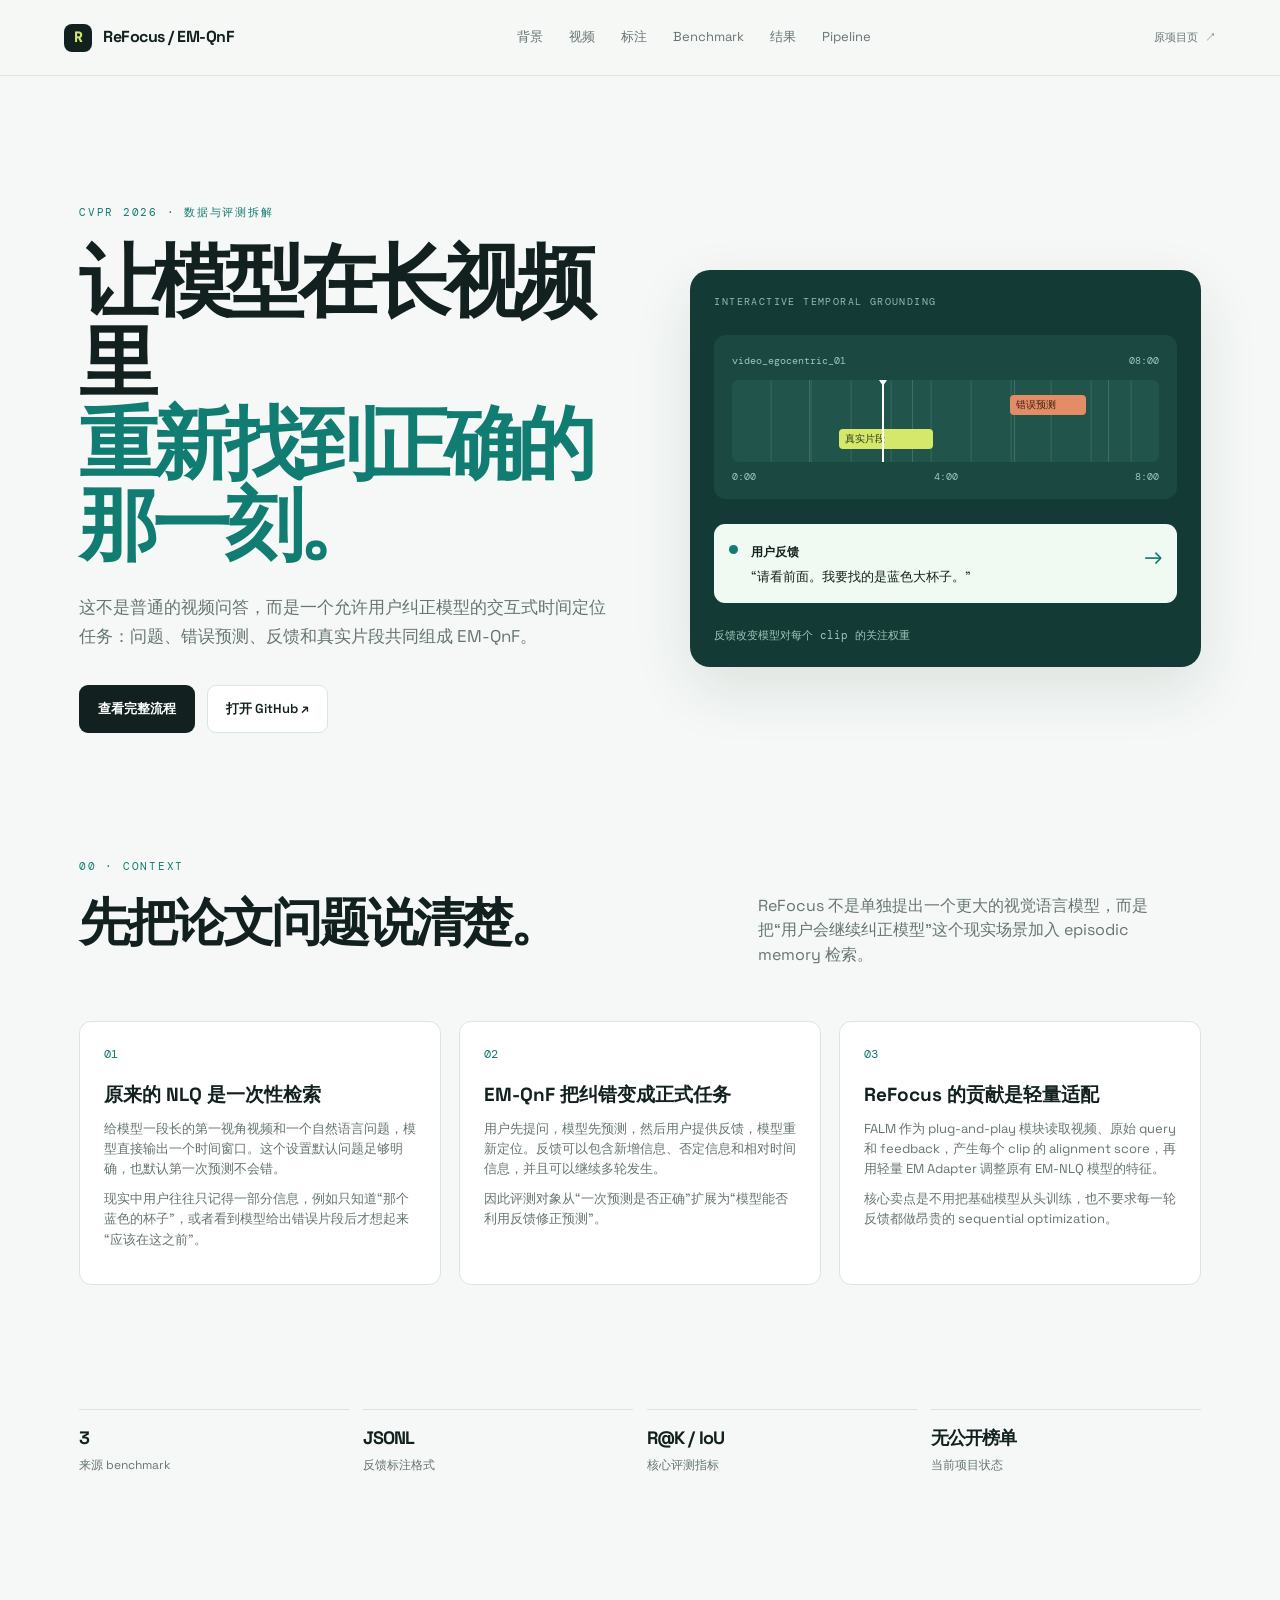
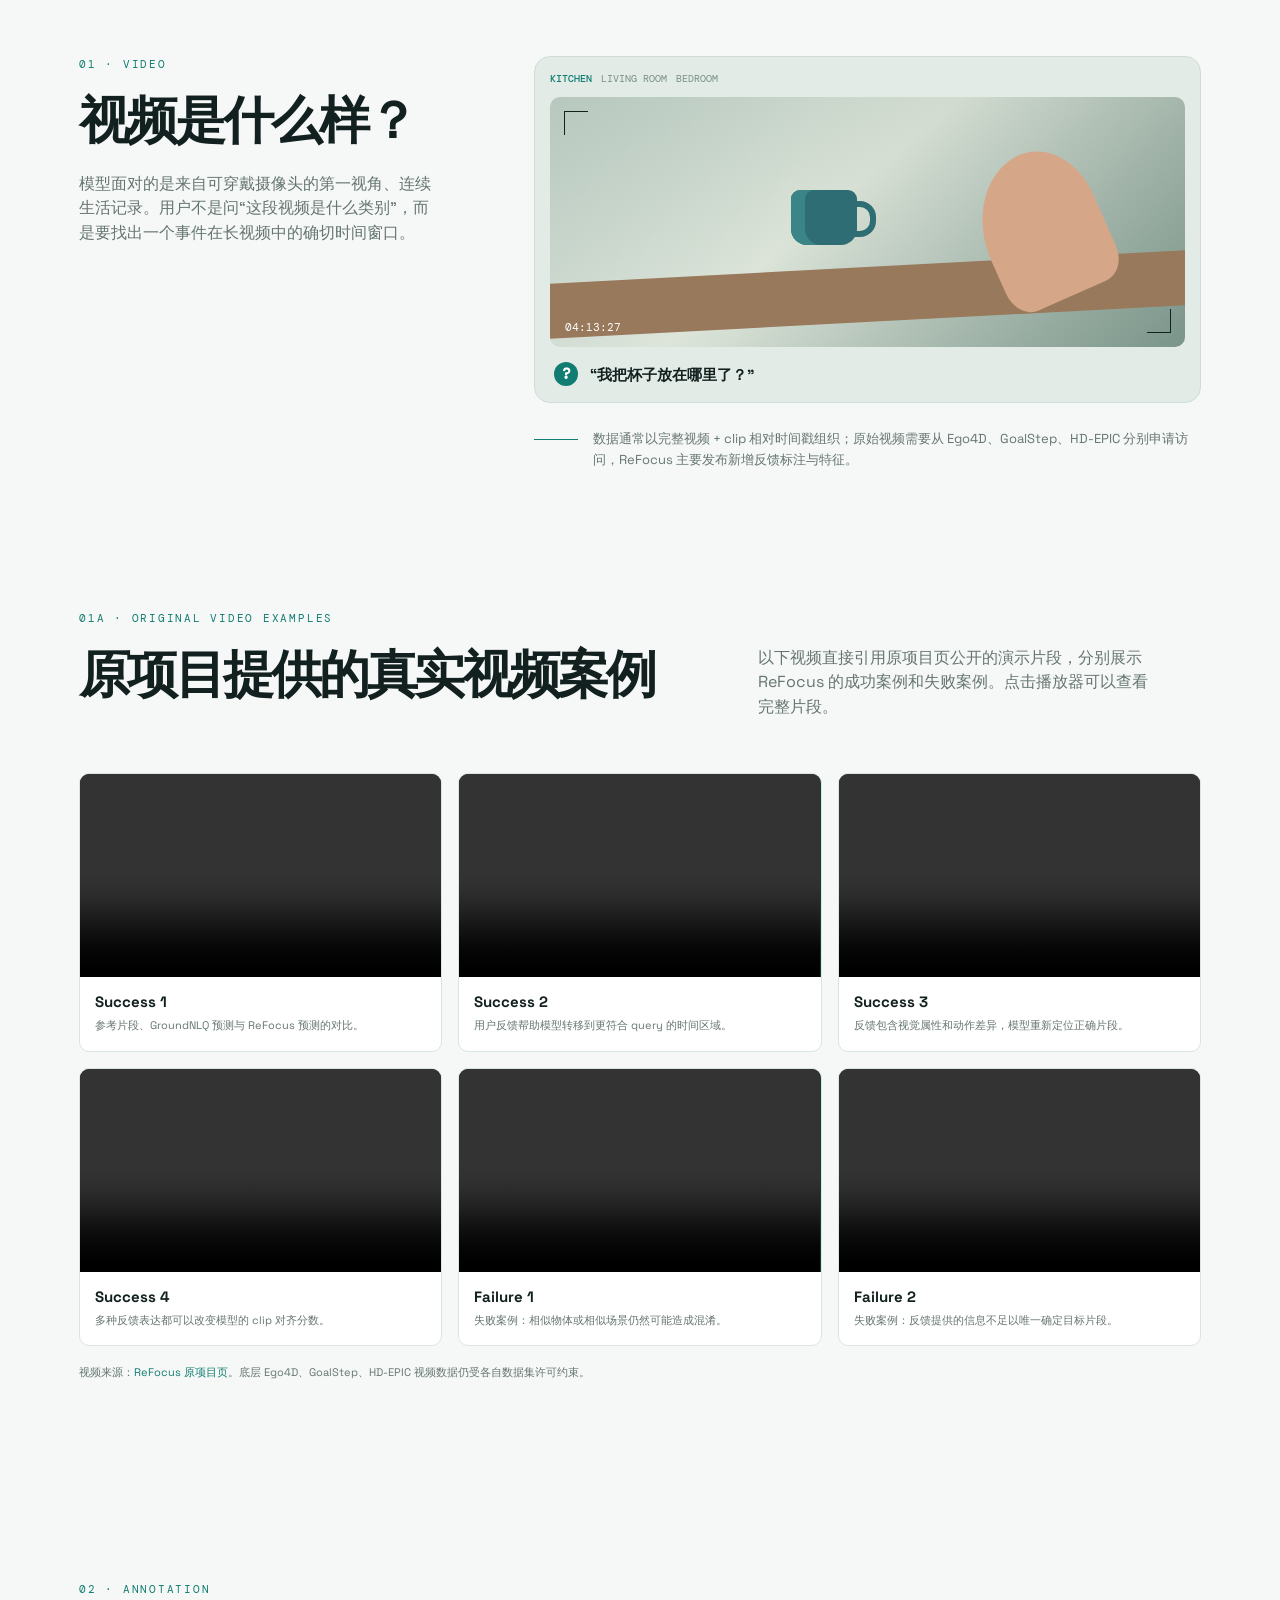
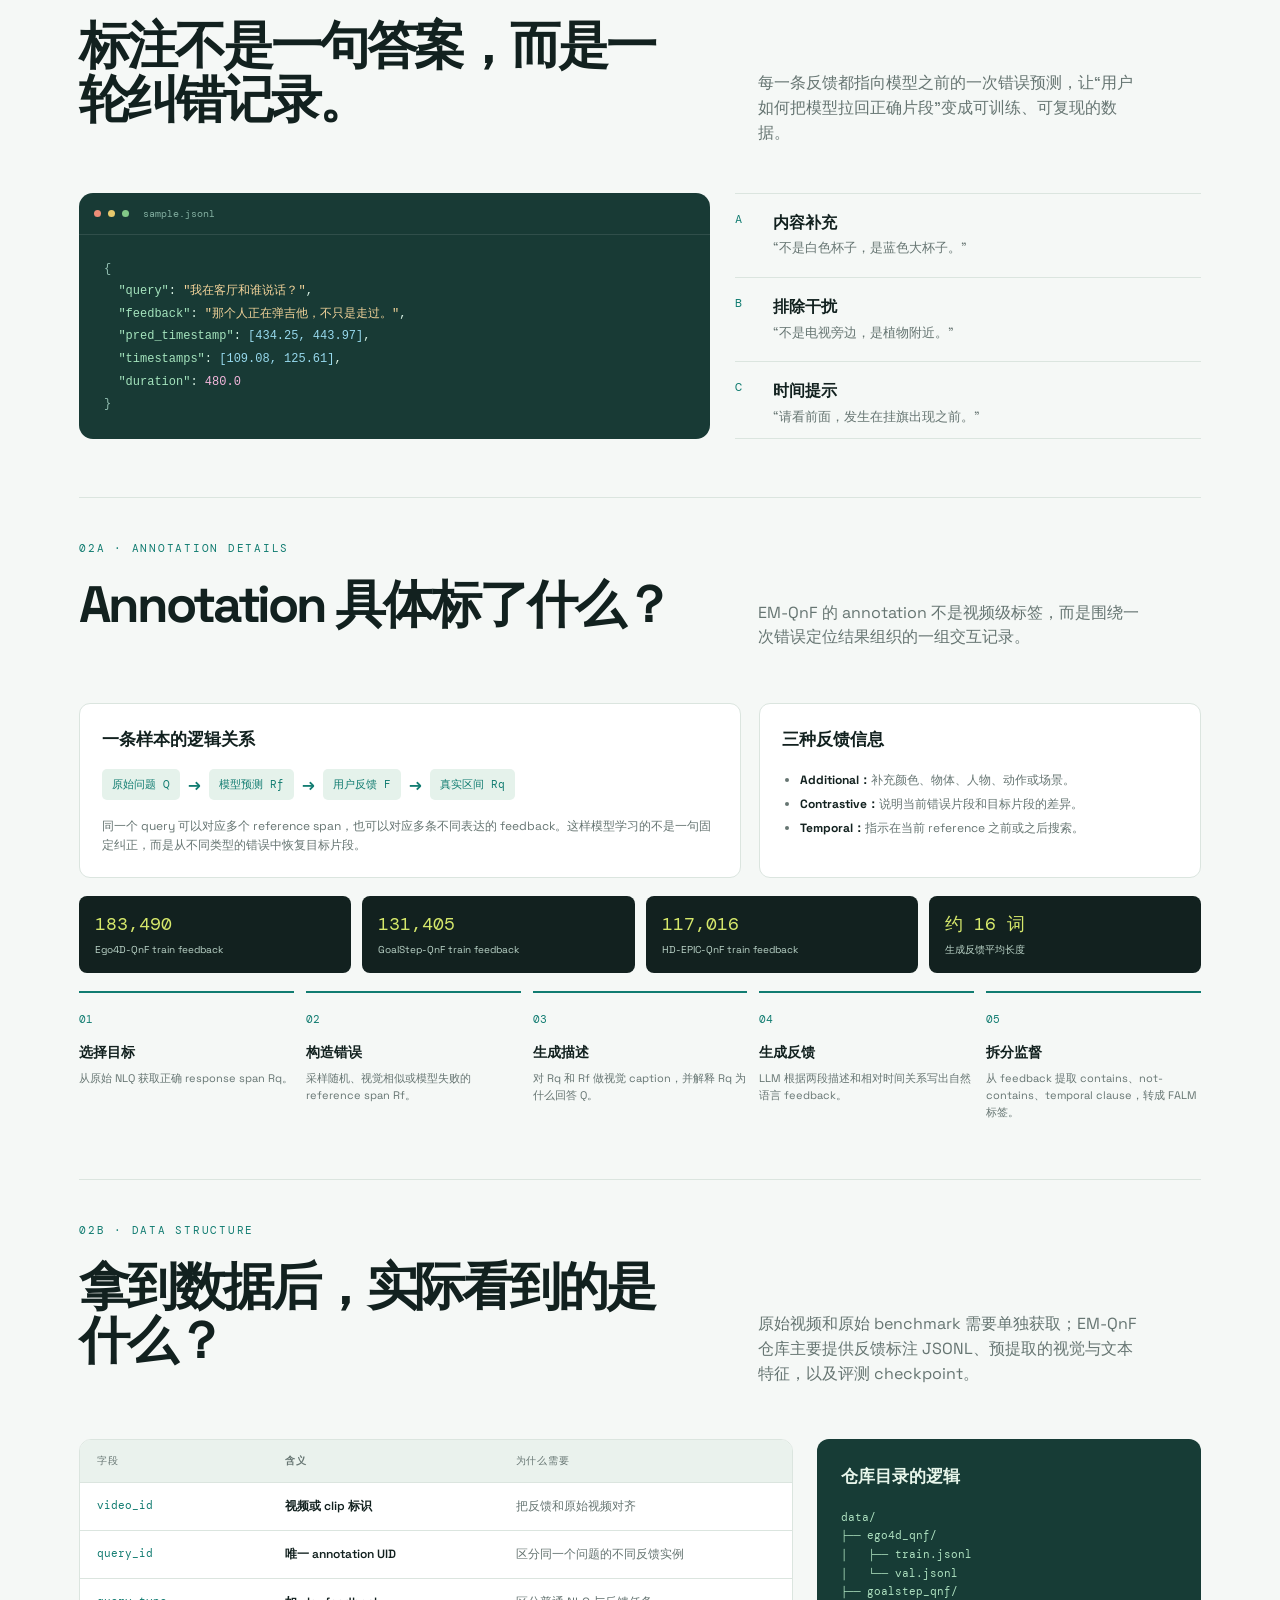
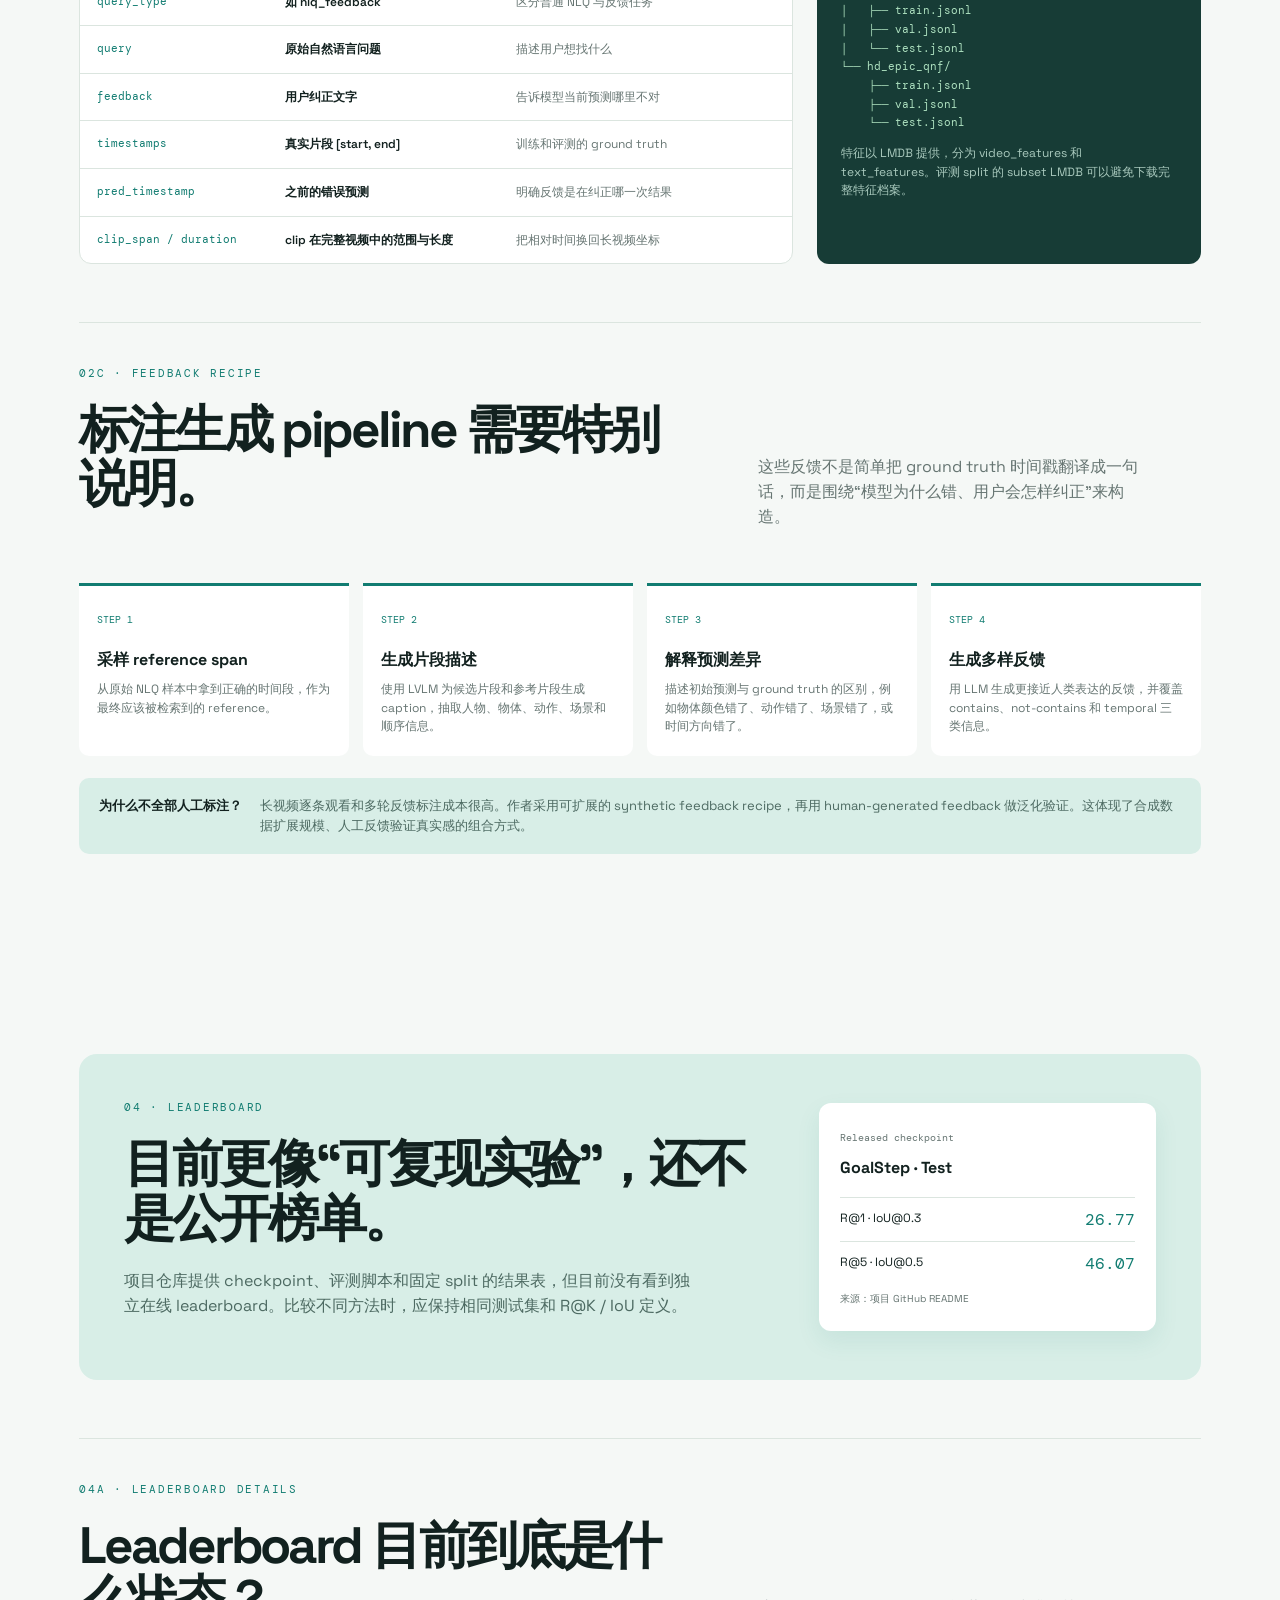
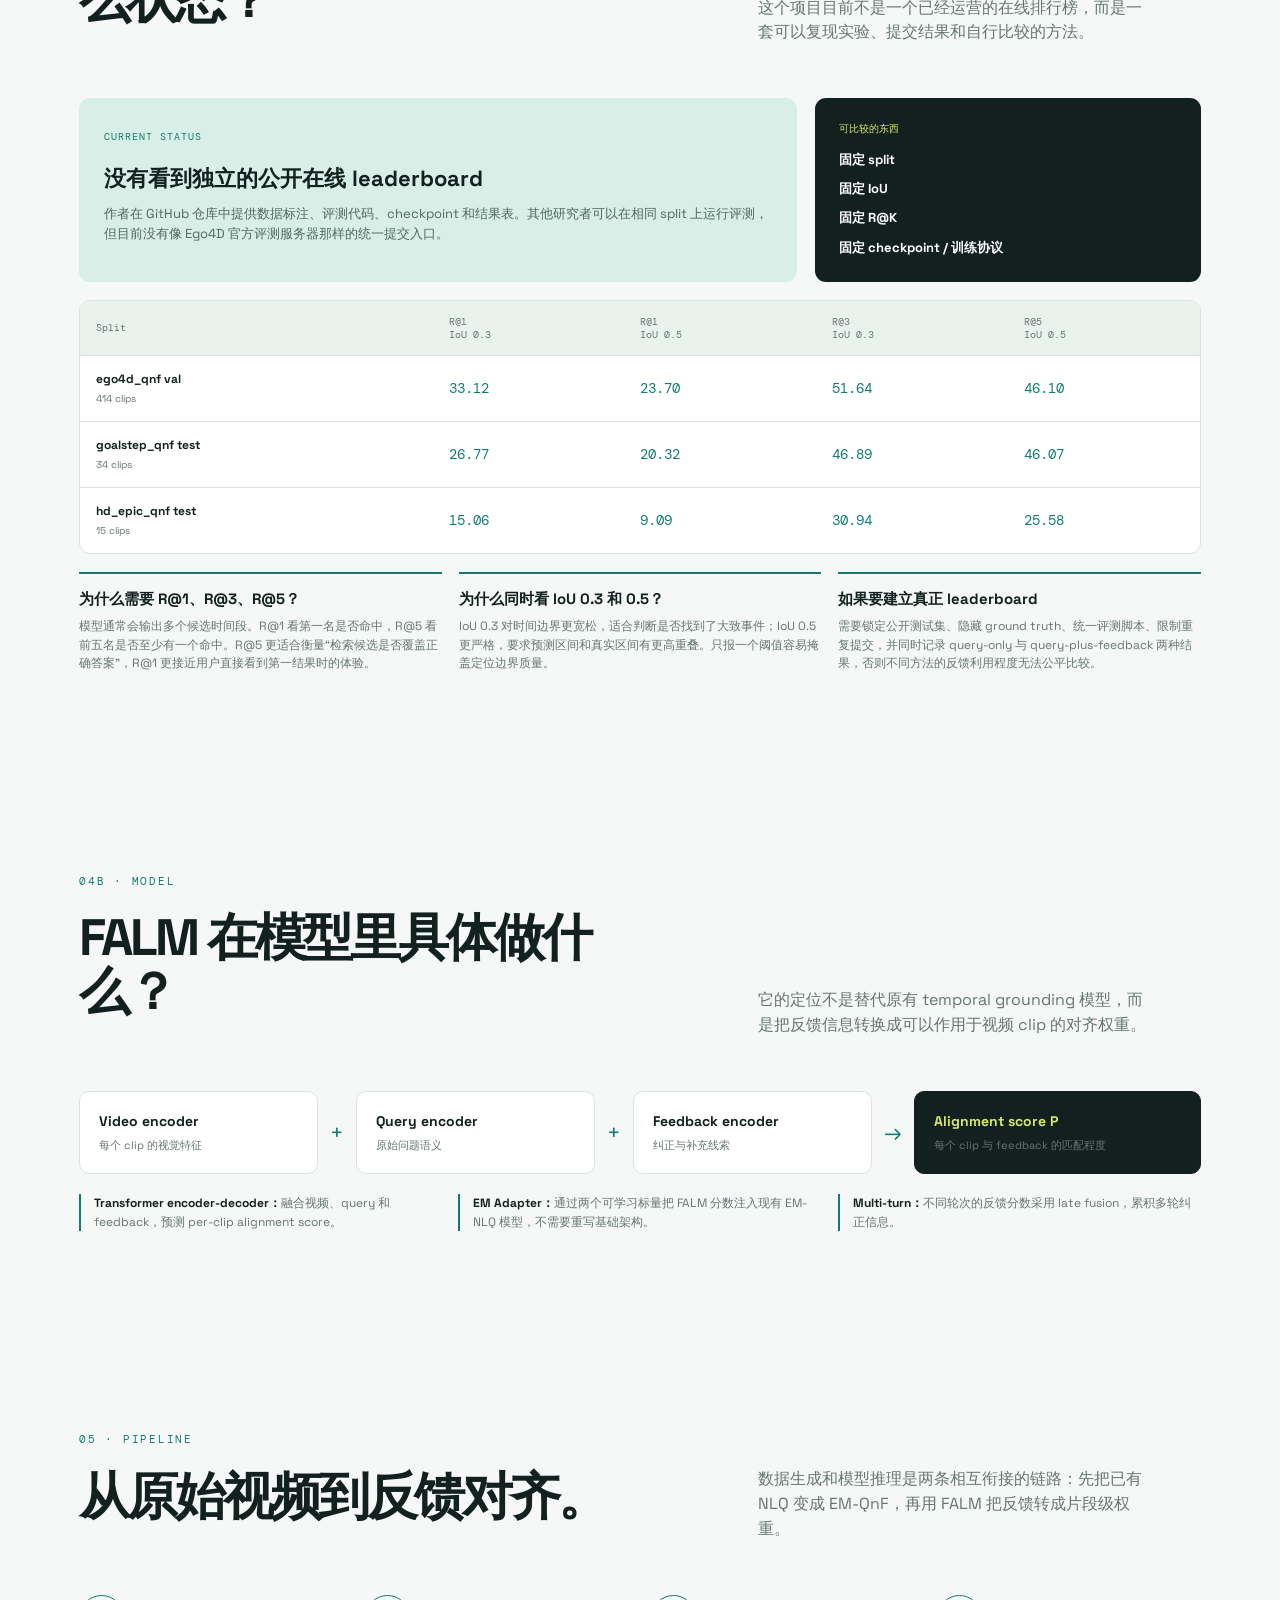
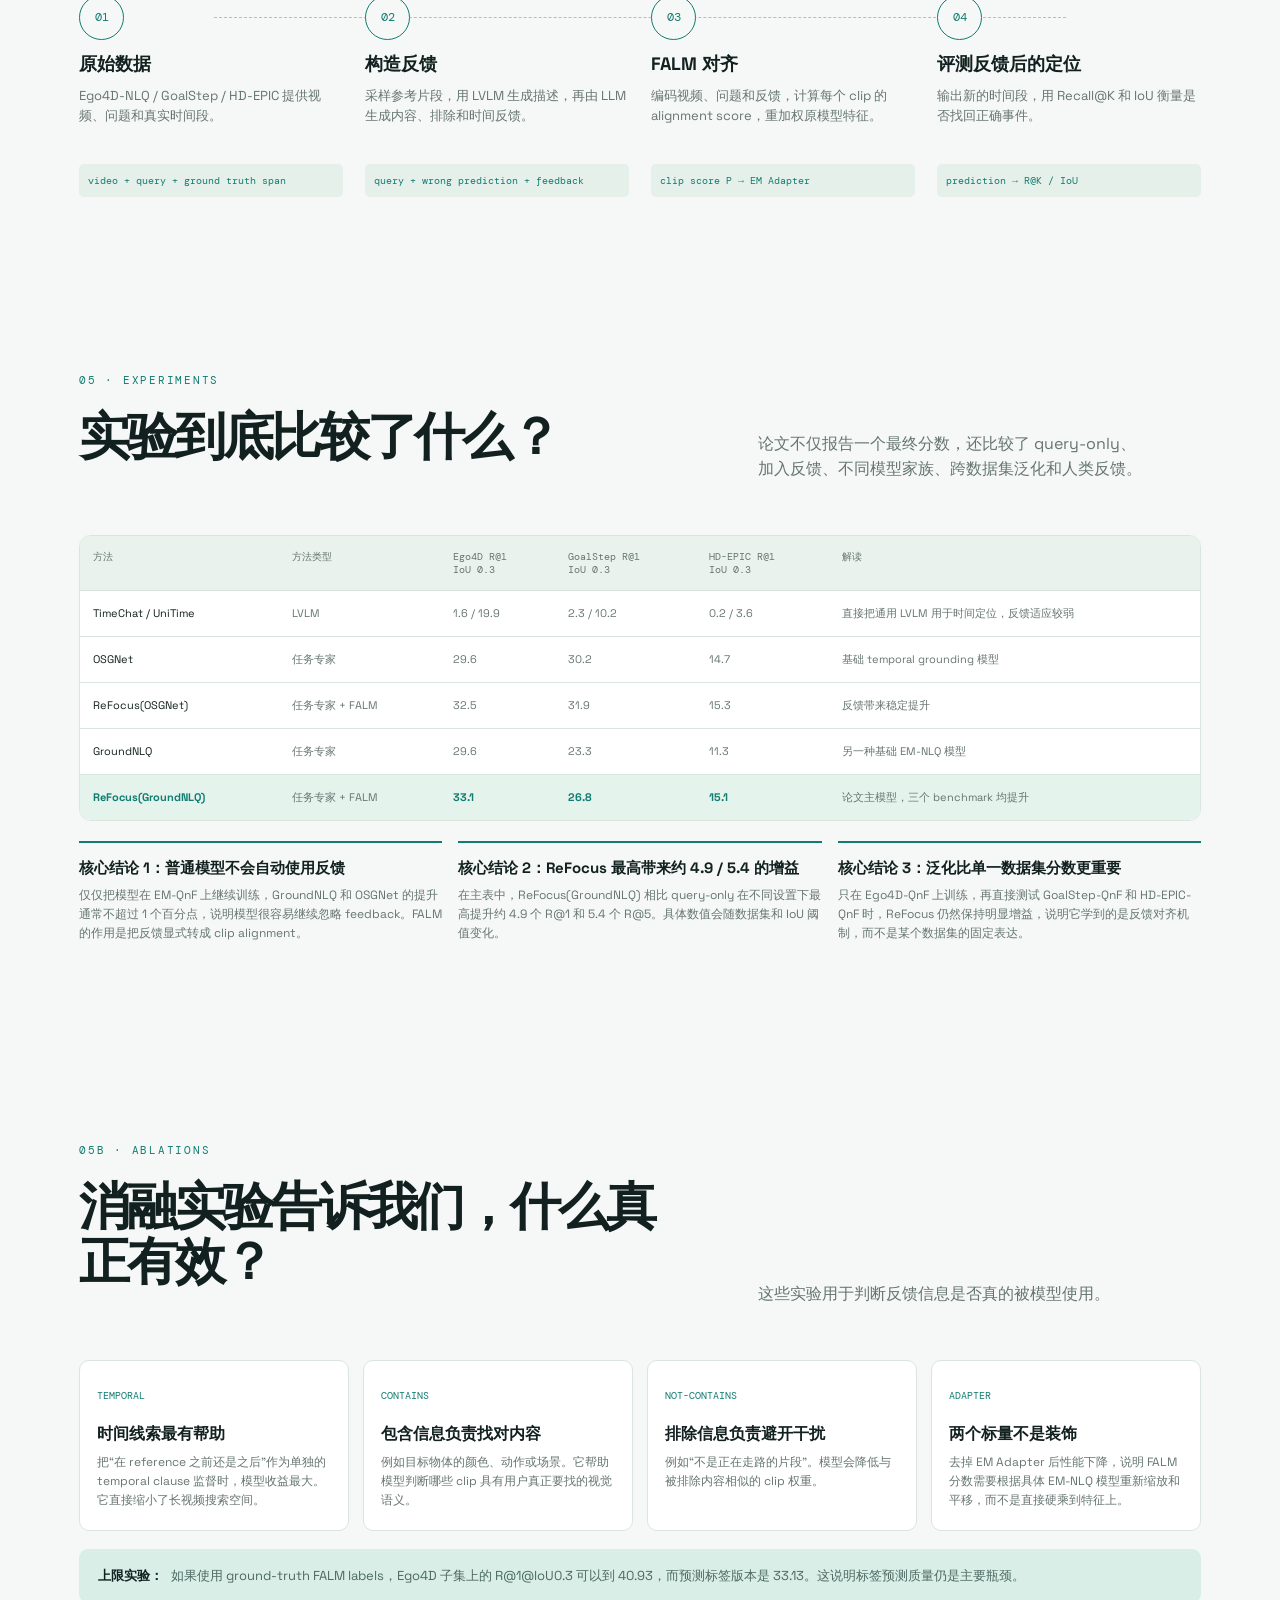
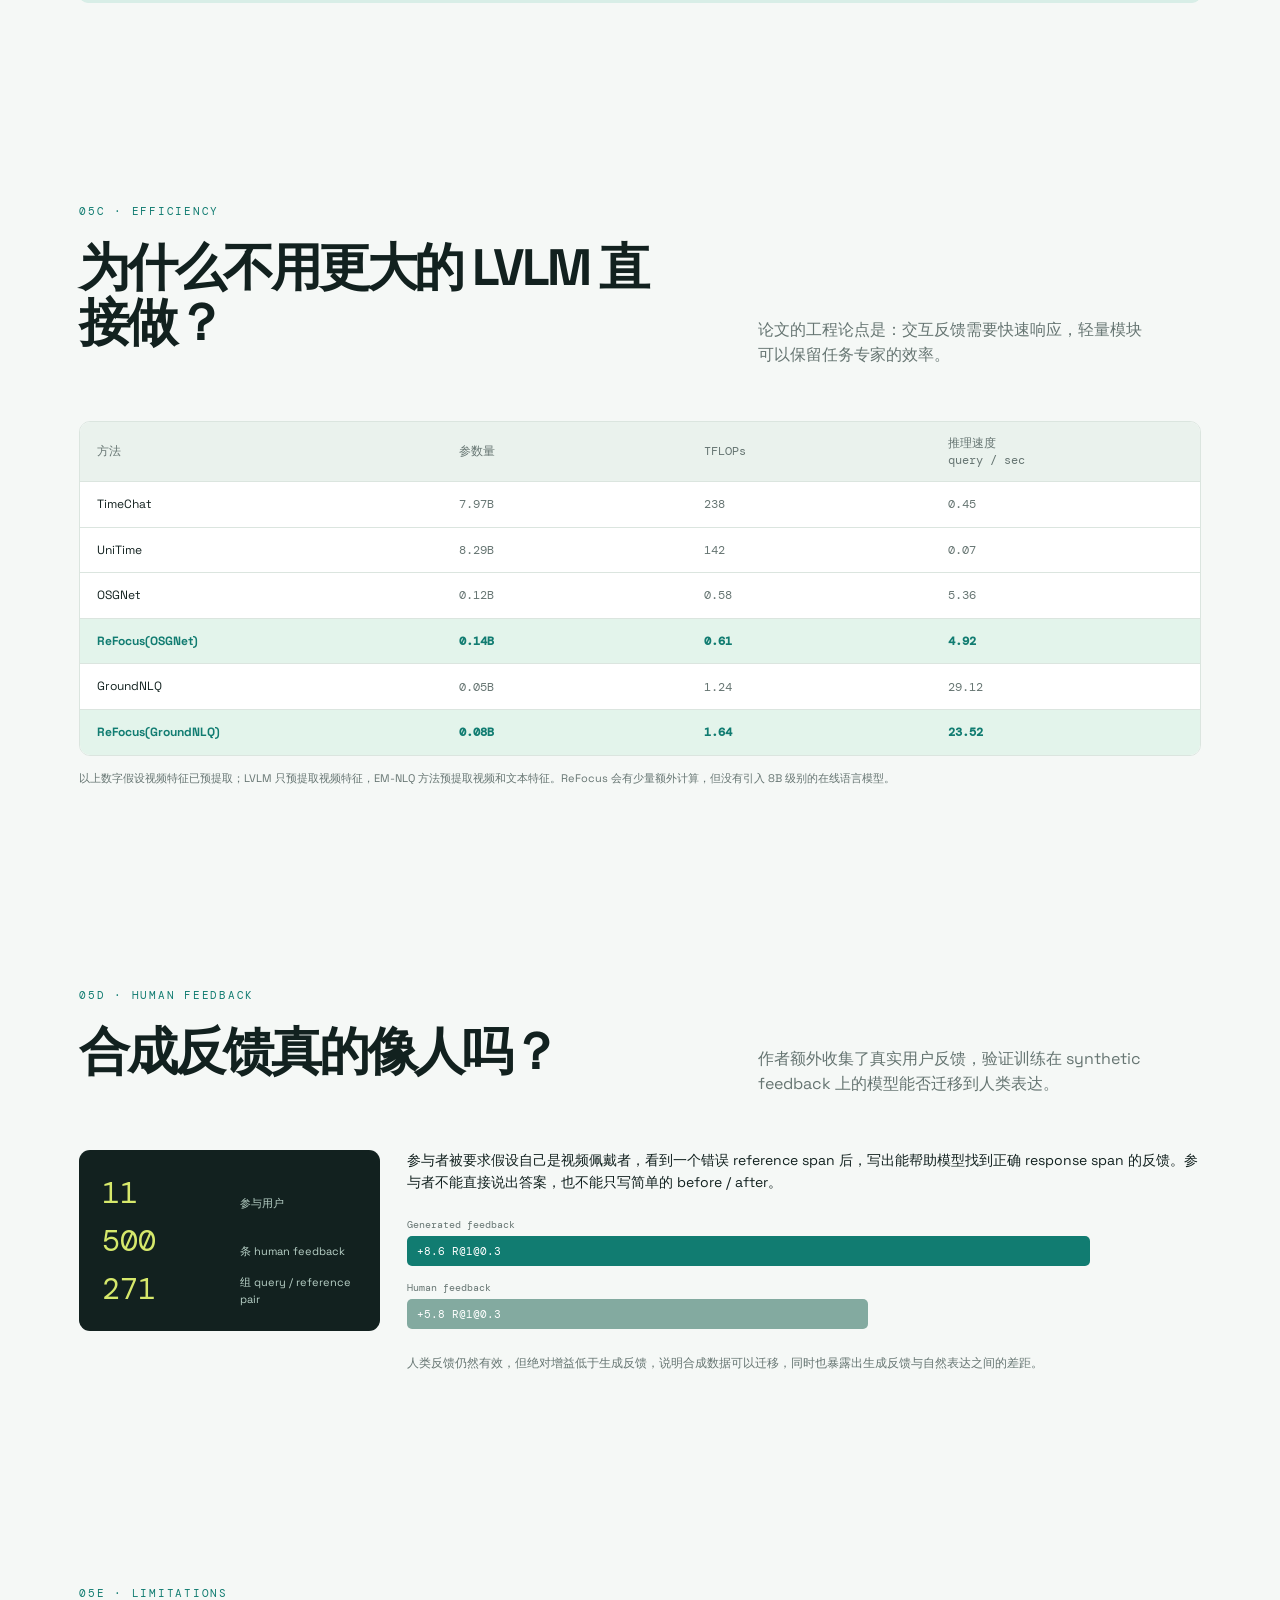
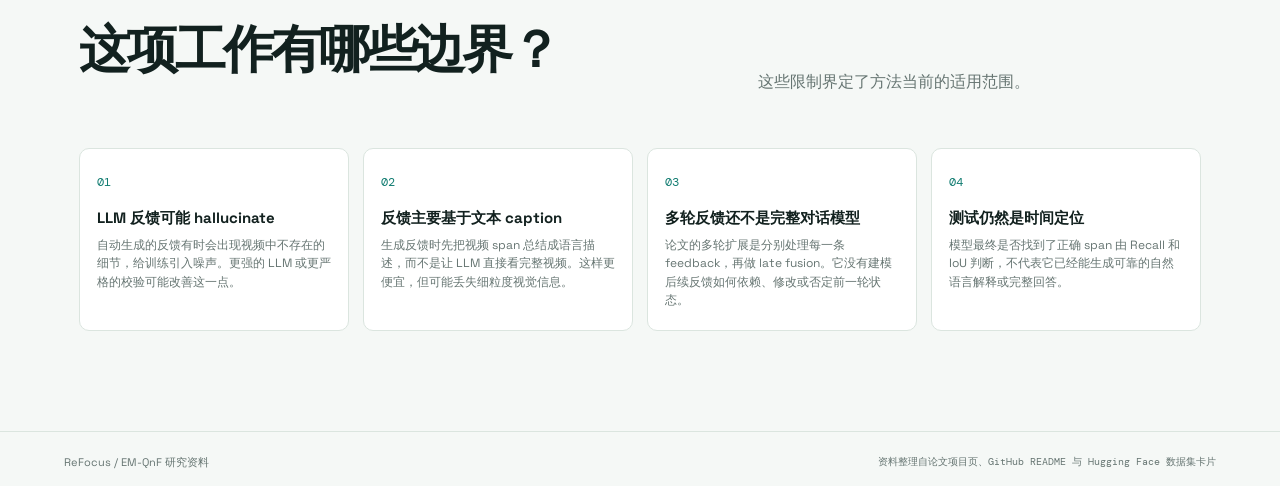
==== commit 609281ff: "Remove reproducibility and takeaway sections" ====
--- a/index.html
+++ b/index.html
@@ -76,9 +76,7 @@
 
     <section class="section limitations-section reveal"><div class="section-heading"><div><p class="eyebrow">05E · LIMITATIONS</p><h2>这项工作有哪些边界？</h2></div><p>这些限制界定了方法当前的适用范围。</p></div><div class="limitations-grid"><article><b>01</b><h3>LLM 反馈可能 hallucinate</h3><p>自动生成的反馈有时会出现视频中不存在的细节，给训练引入噪声。更强的 LLM 或更严格的校验可能改善这一点。</p></article><article><b>02</b><h3>反馈主要基于文本 caption</h3><p>生成反馈时先把视频 span 总结成语言描述，而不是让 LLM 直接看完整视频。这样更便宜，但可能丢失细粒度视觉信息。</p></article><article><b>03</b><h3>多轮反馈还不是完整对话模型</h3><p>论文的多轮扩展是分别处理每一条 feedback，再做 late fusion。它没有建模后续反馈如何依赖、修改或否定前一轮状态。</p></article><article><b>04</b><h3>测试仍然是时间定位</h3><p>模型最终是否找到了正确 span 由 Recall 和 IoU 判断，不代表它已经能生成可靠的自然语言解释或完整回答。</p></article></div></section>
 
-    <section class="section reproducibility reveal"><div class="section-heading"><div><p class="eyebrow">06 · REPRODUCIBILITY</p><h2>如果要复现实验，实际要准备什么？</h2></div><p>复现时需要区分项目公开的标注、特征和代码，以及需要单独申请的原始视频数据。</p></div><div class="checklist"><div><span class="check">01</span><h3>获取原始数据权限</h3><p>Ego4D、Ego4D-GoalStep、HD-EPIC 的视频和原始 NLQ 数据不包含在这个 GitHub 仓库里，需要遵守各自的访问和许可条款。</p></div><div><span class="check">02</span><h3>准备 JSONL 与 LMDB</h3><p>把对应 split 的 JSONL 放入 data 目录，并下载项目提供的 subset LMDB。README 给出了 ego4d_qnf val、goalstep_qnf test、hd_epic_qnf test 的特征包。</p></div><div><span class="check">03</span><h3>下载 checkpoint</h3><p>使用 refocus_emqnf.t7，并按照 GroundNLQ 的配置启动 eval_jsonl.py。项目当前 README 说明 training code 将后续发布。</p></div><div><span class="check">04</span><h3>运行统一评测</h3><p>在仓库根目录执行 bash run_eval.sh，预测结果和日志写入 results/eval/，再按 R@1、R@3、R@5 和 IoU 阈值比较。</p></div></div><div class="command-box"><span>最小复现入口</span><code>git clone https://github.com/nsubedi11/CVPR26_ReFocus.git<br />cd CVPR26_ReFocus<br />bash run_eval.sh</code></div></section>
 
-    <section class="closing reveal"><p class="eyebrow">THE TAKEAWAY</p><h2>它把“模型答错后怎么纠正”<br />变成了 benchmark。</h2><div class="closing-links"><a href="https://arxiv.org/abs/2604.24893" target="_blank" rel="noreferrer">阅读论文 ↗</a><a href="https://huggingface.co/datasets/nsubedi123/EM-QnF" target="_blank" rel="noreferrer">查看数据集 ↗</a><a href="https://github.com/nsubedi11/CVPR26_ReFocus" target="_blank" rel="noreferrer">复现实验 ↗</a></div></section>
   </main>
   <footer><span>ReFocus / EM-QnF 研究资料</span><span>资料整理自论文项目页、GitHub README 与 Hugging Face 数据集卡片</span></footer>
   <script src="script.js"></script>
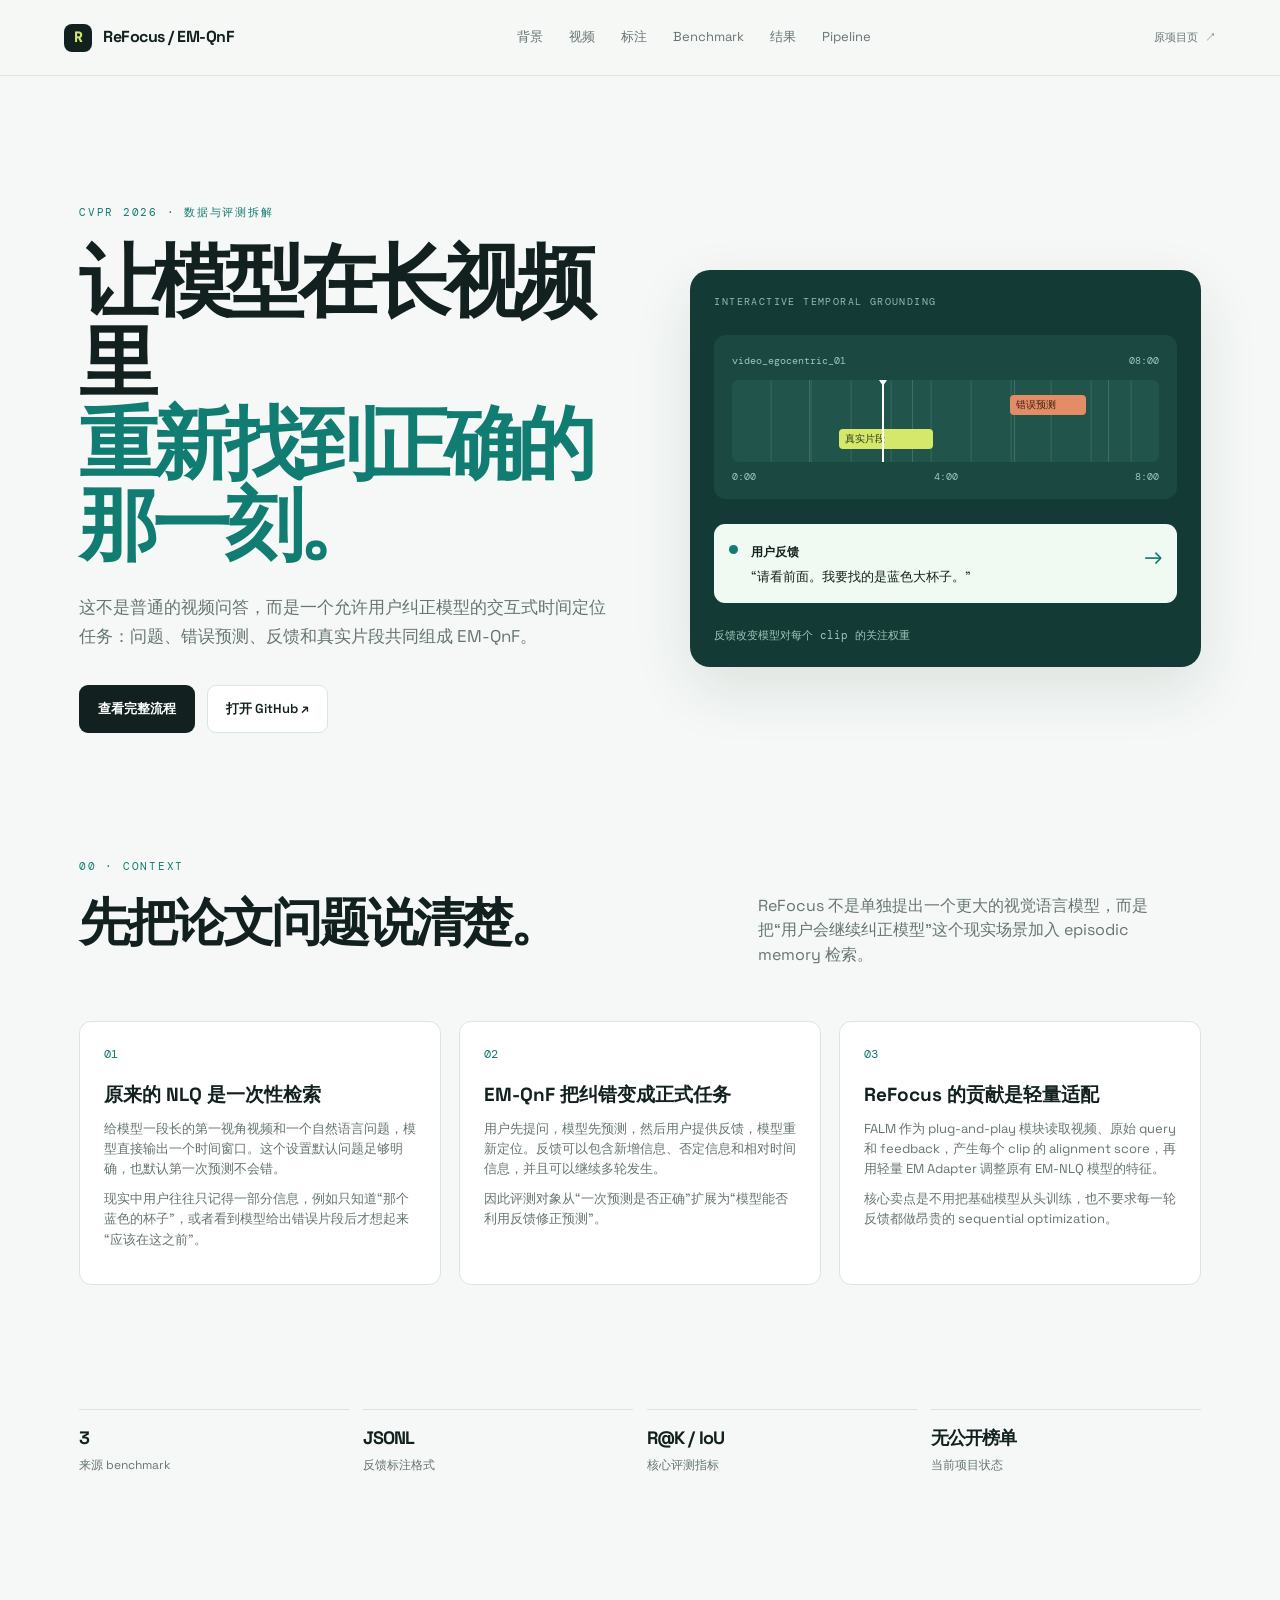
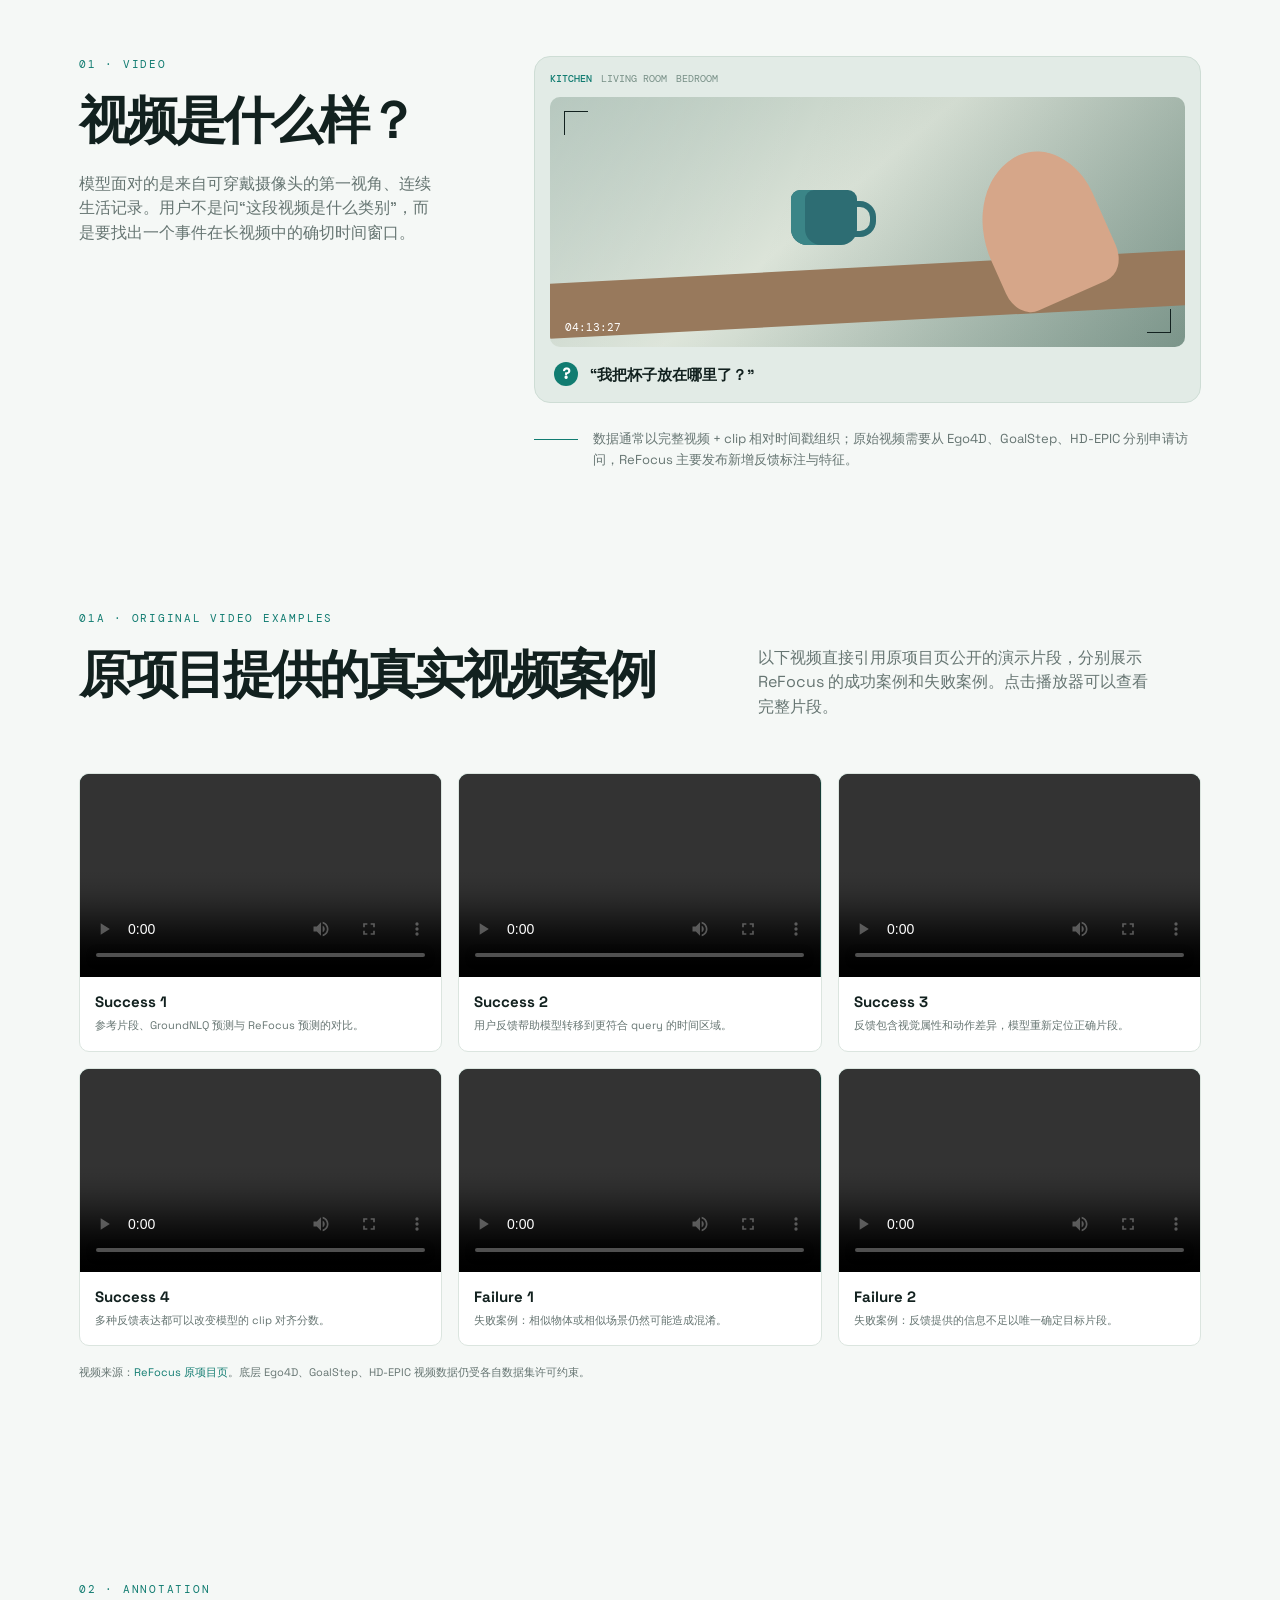
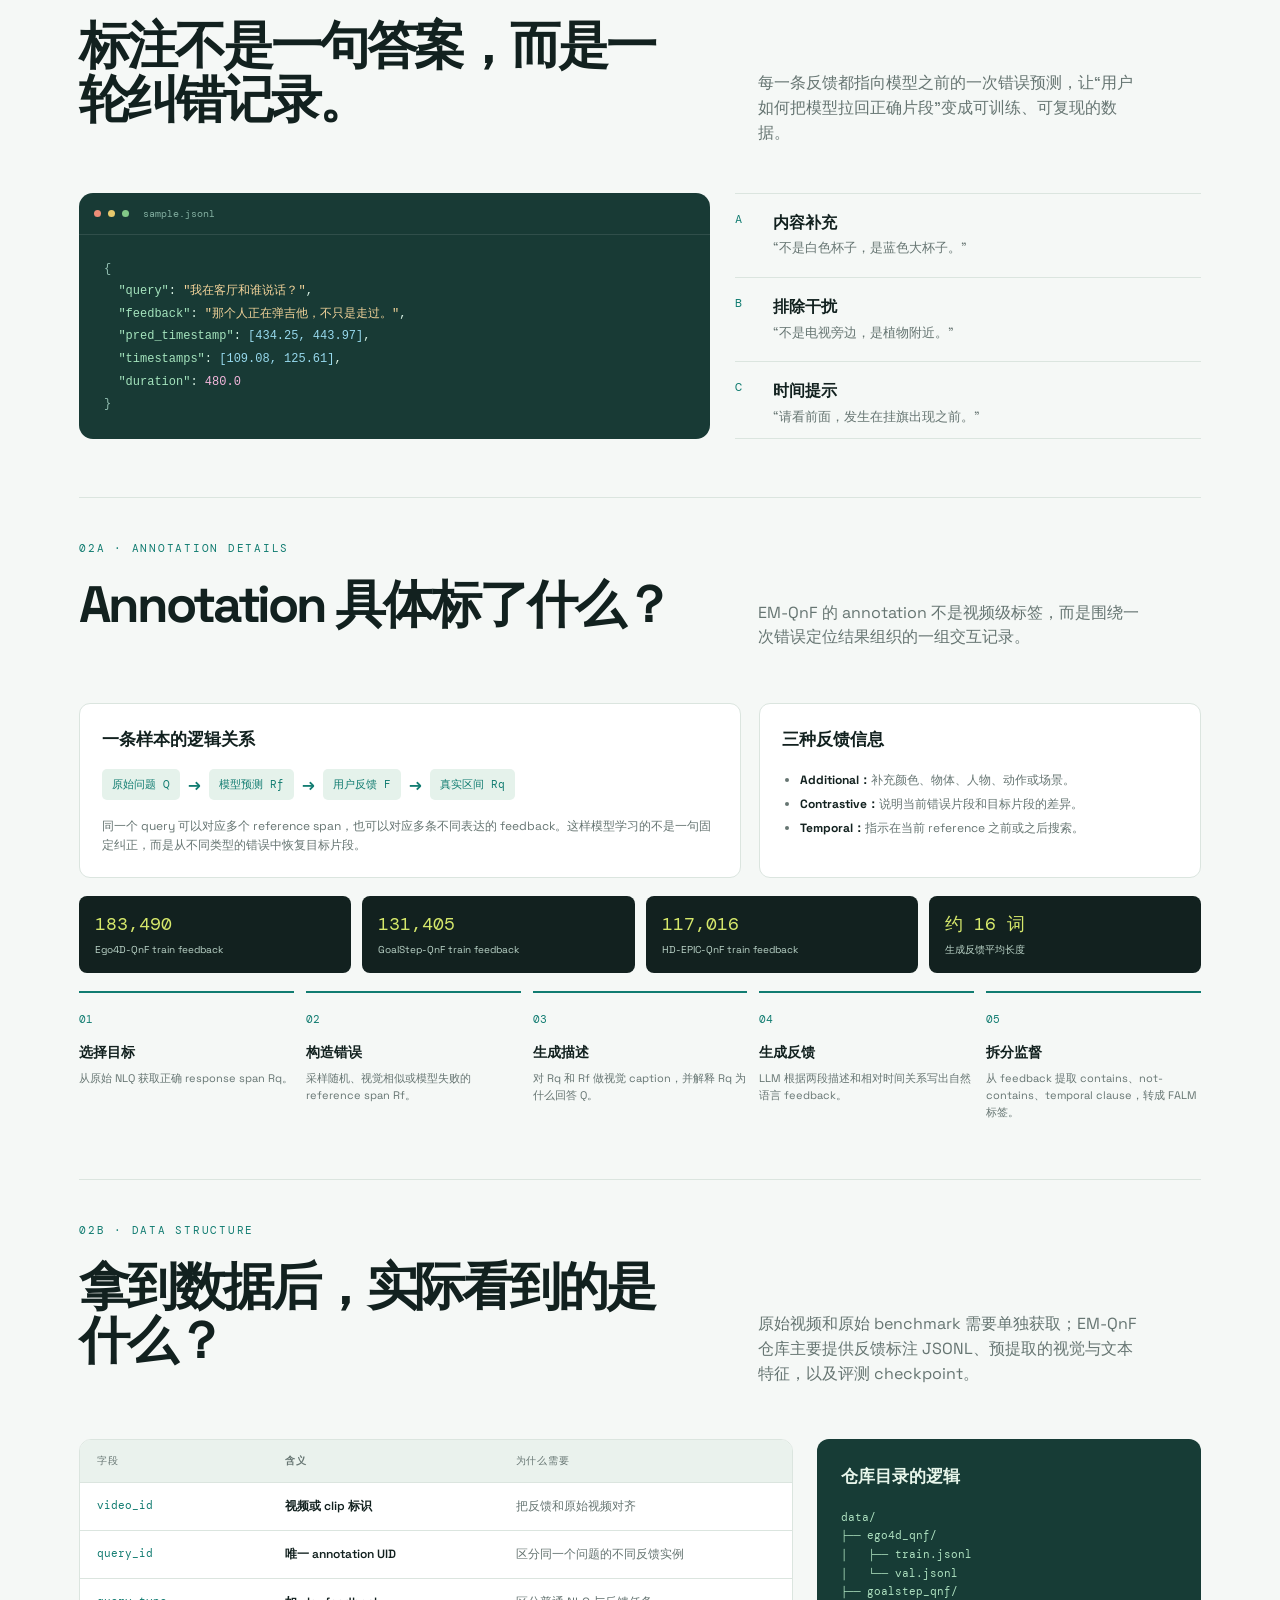
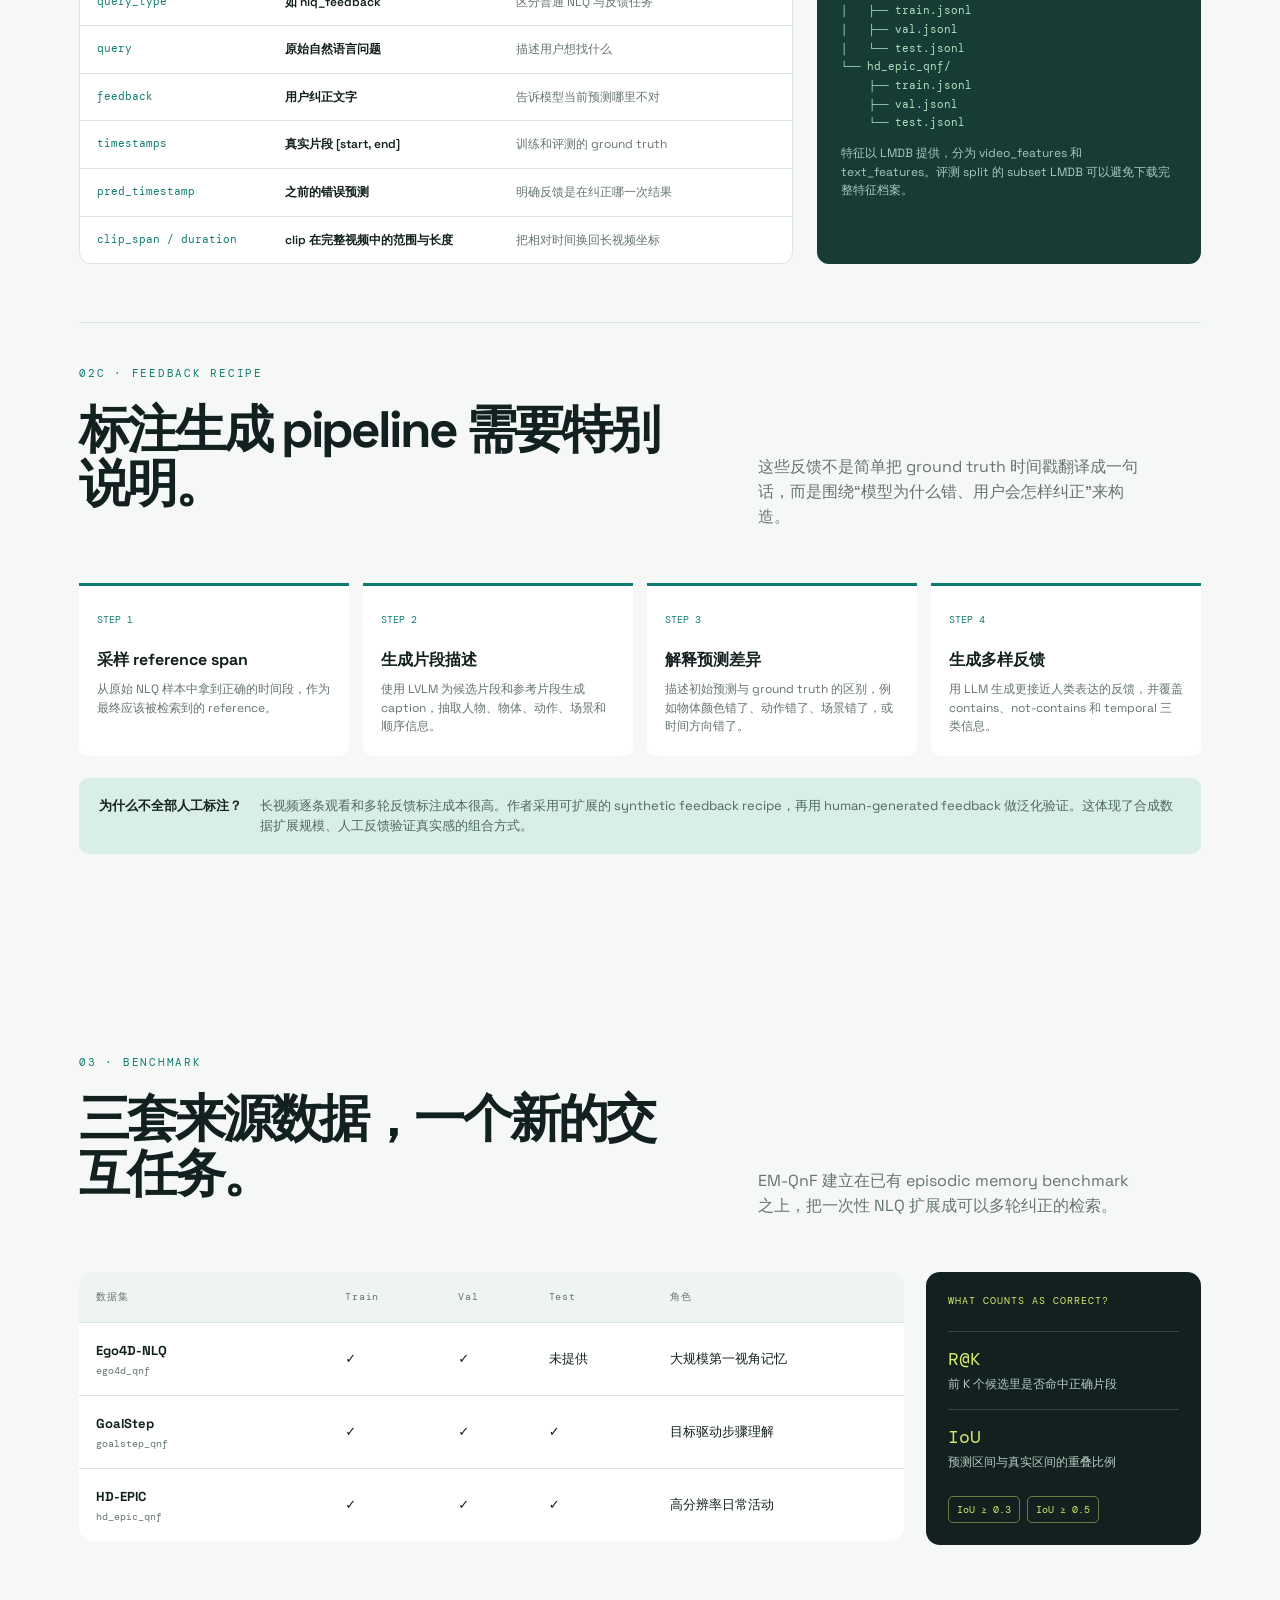
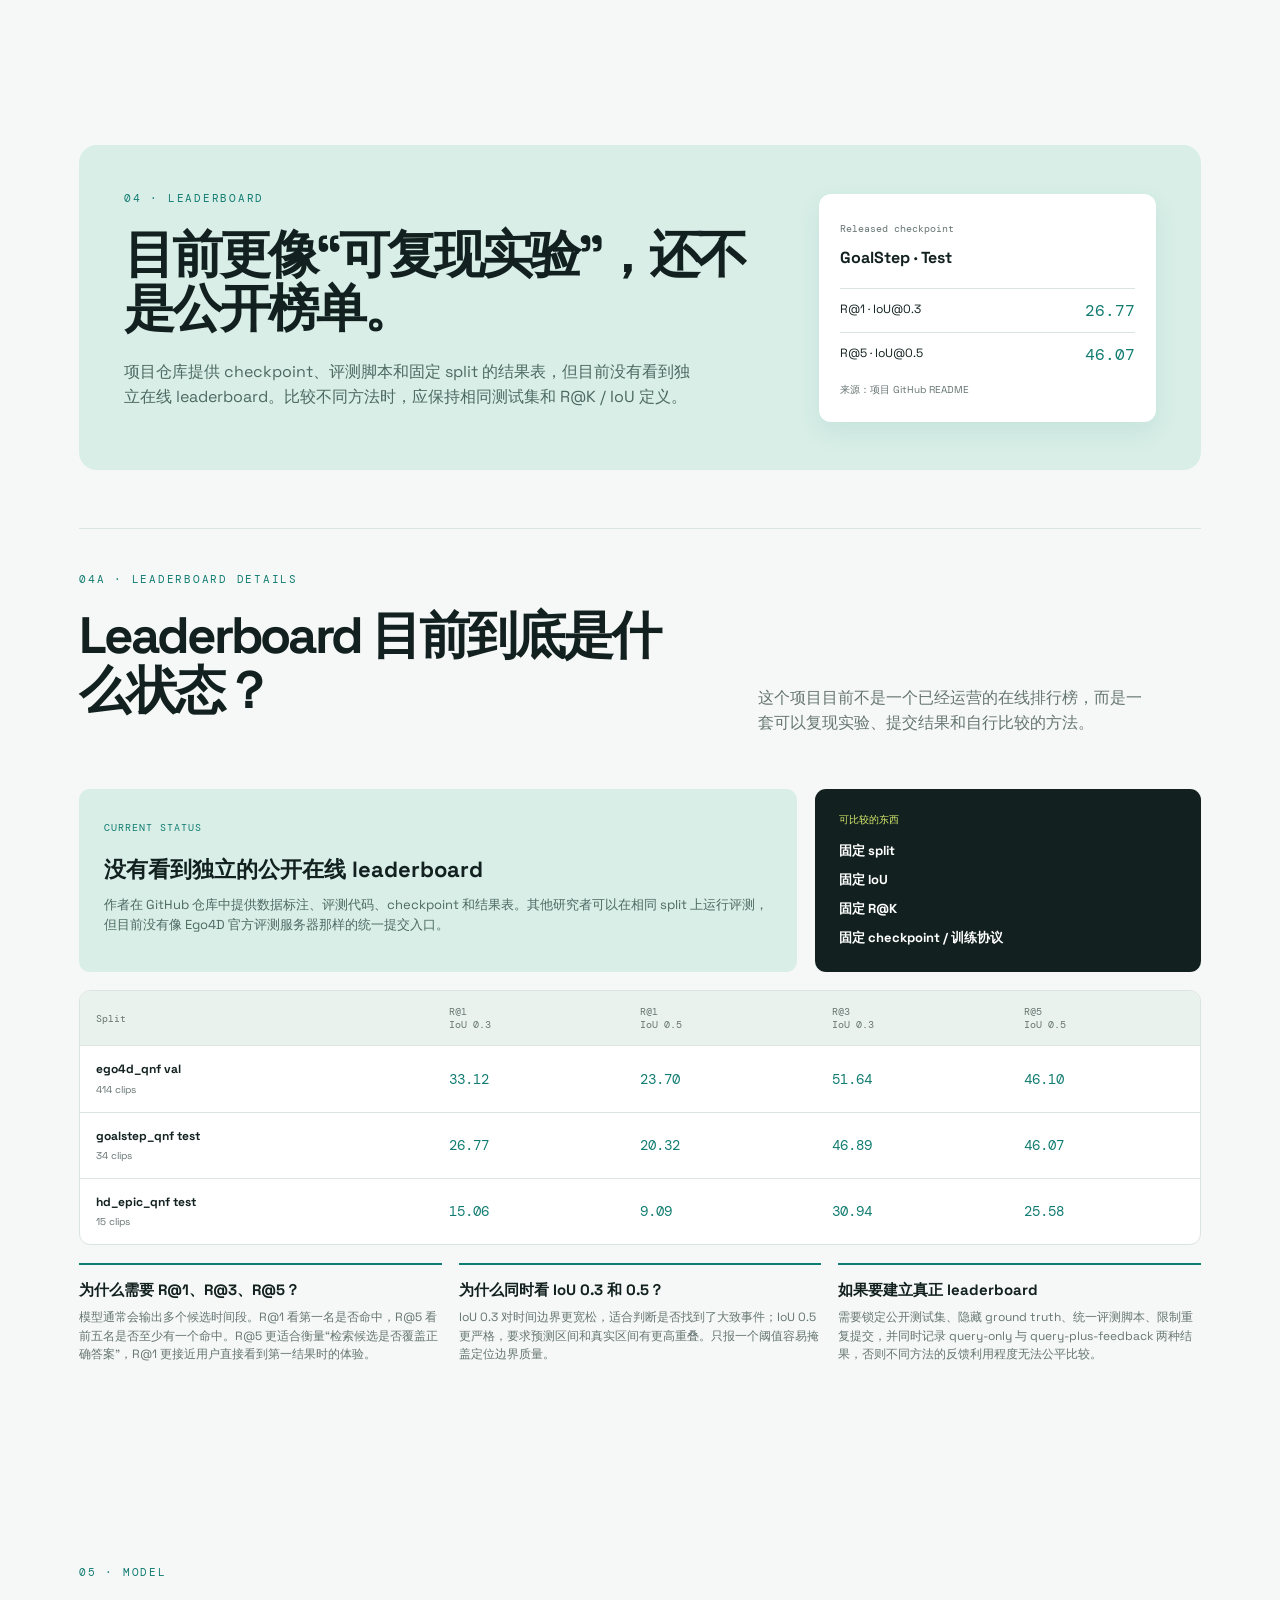
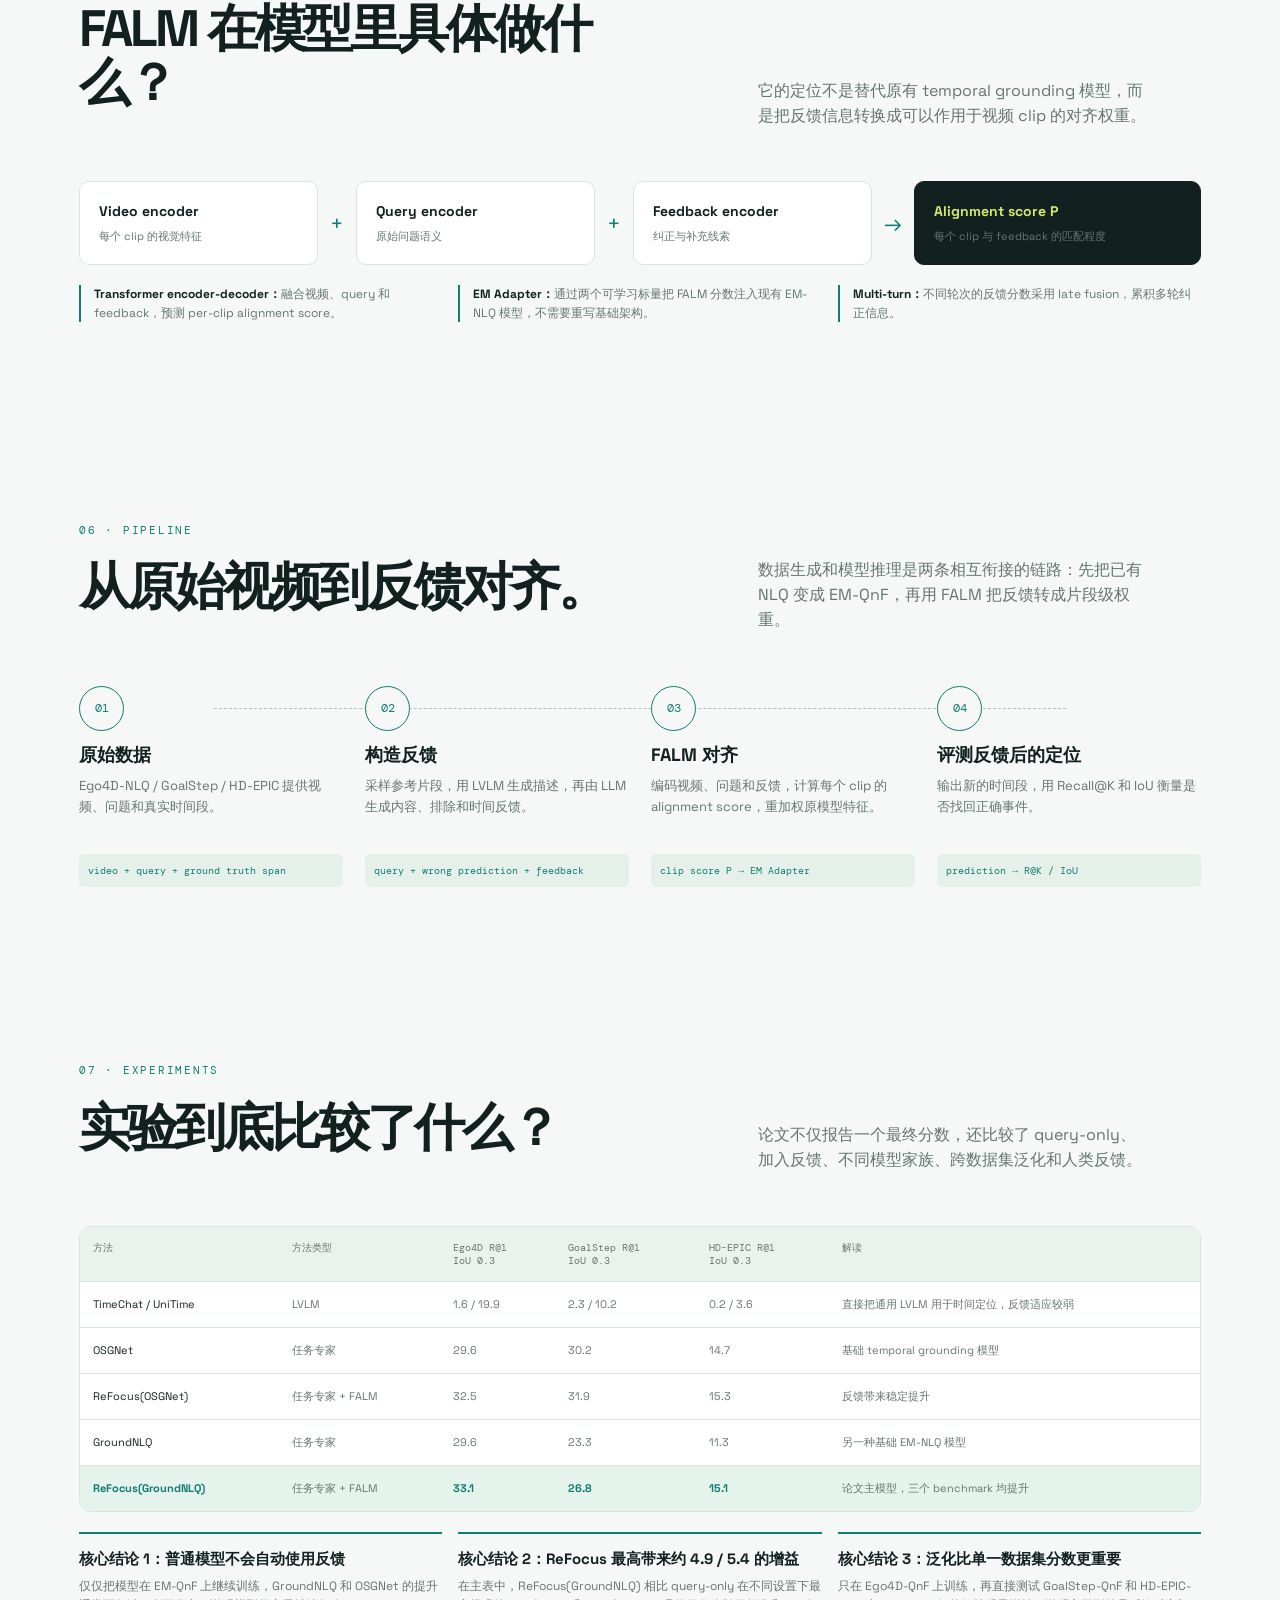
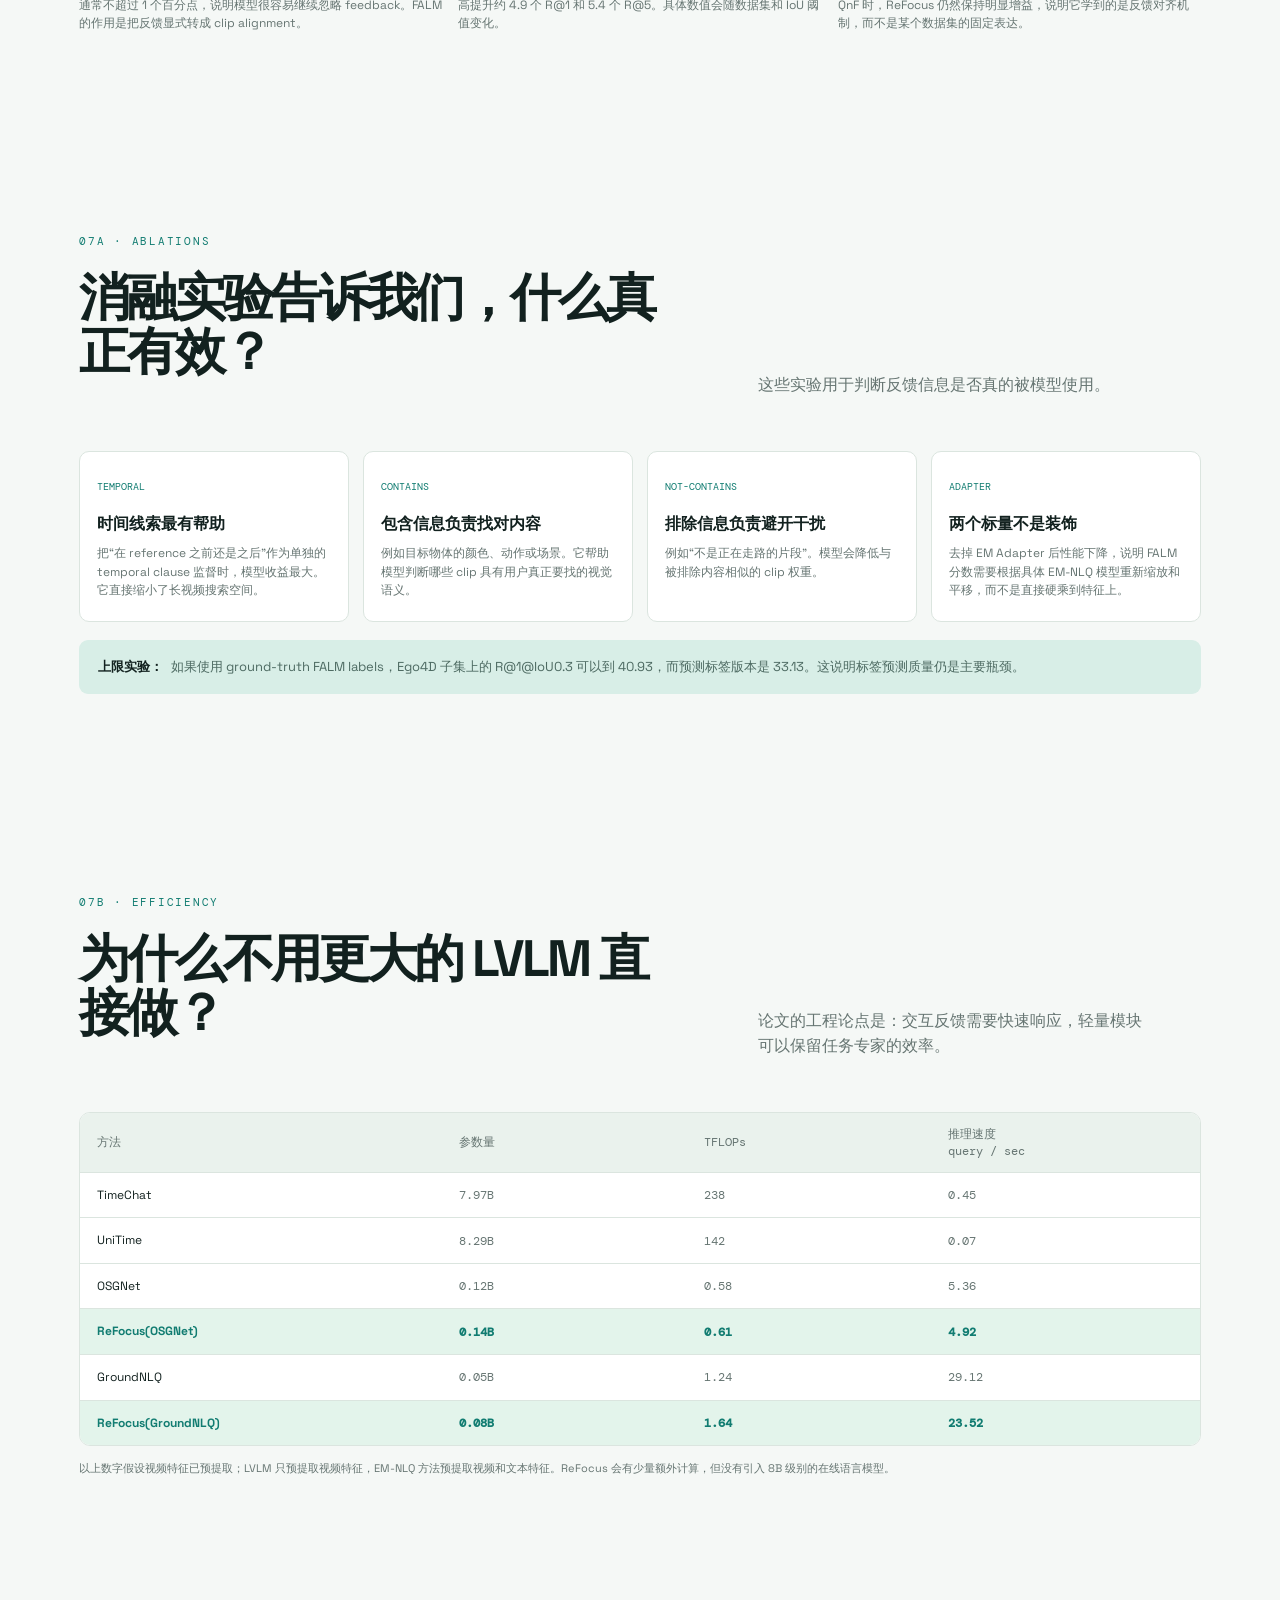
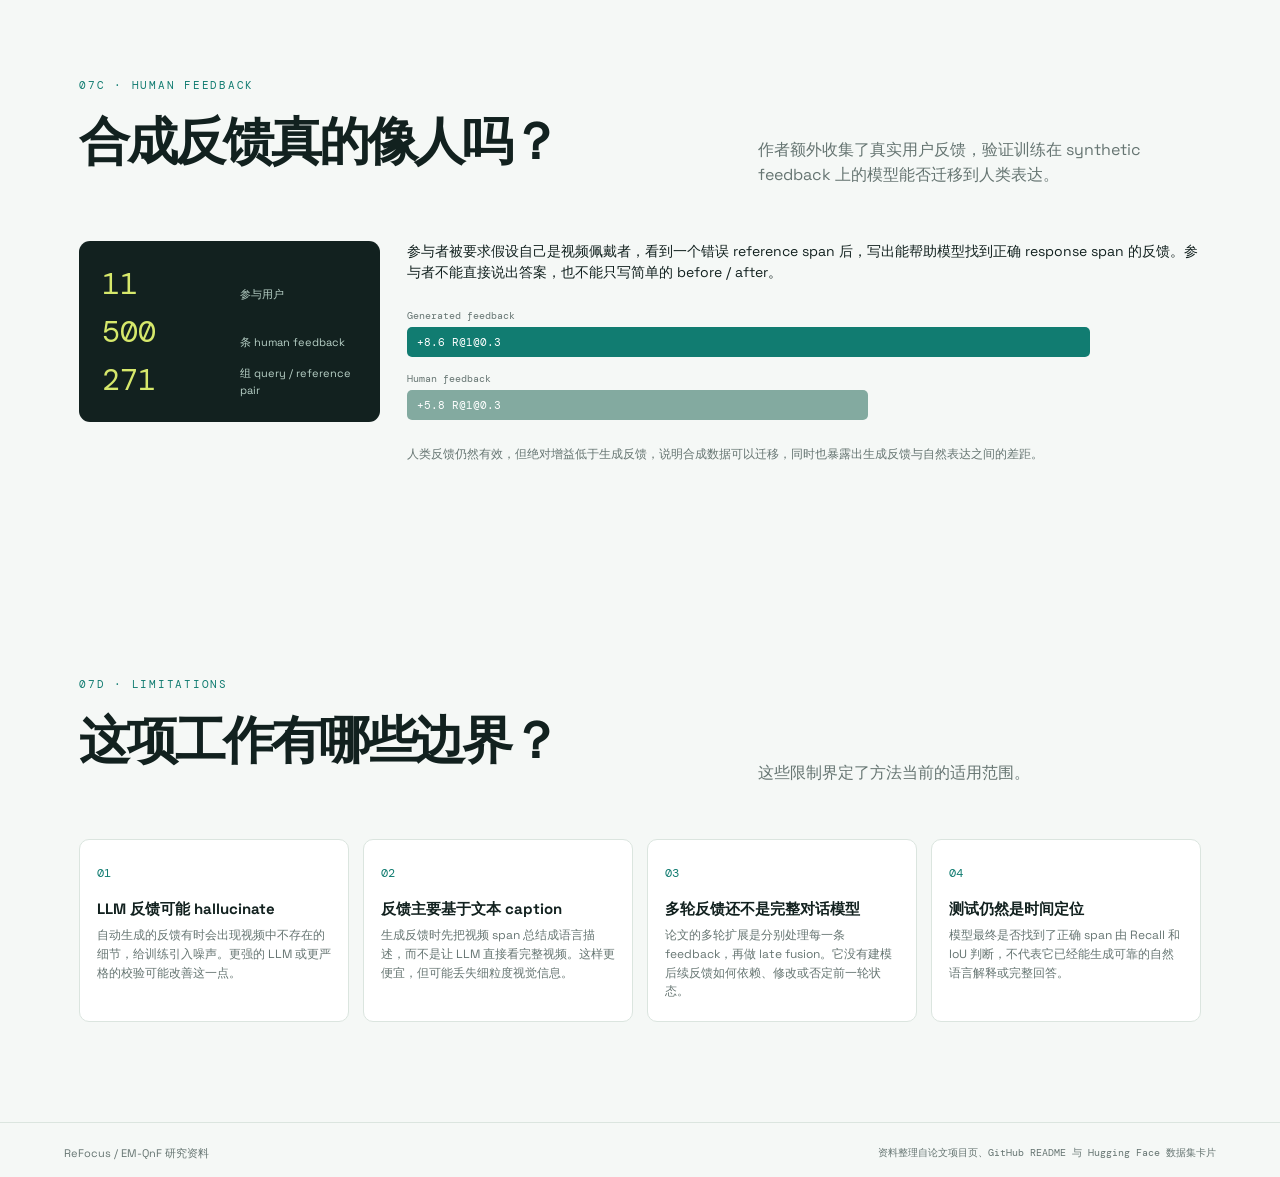
==== commit 8d94d4b0: "Restore benchmark and normalize section numbering" ====
--- a/index.html
+++ b/index.html
@@ -60,21 +60,23 @@
     ├── val.jsonl
     └── test.jsonl</pre><p>特征以 LMDB 提供，分为 video_features 和 text_features。评测 split 的 subset LMDB 可以避免下载完整特征档案。</p></aside></div><div class="section-heading"><div><p class="eyebrow">02C · FEEDBACK RECIPE</p><h2>标注生成 pipeline 需要特别说明。</h2></div><p>这些反馈不是简单把 ground truth 时间戳翻译成一句话，而是围绕“模型为什么错、用户会怎样纠正”来构造。</p></div><div class="recipe-grid"><article><span>STEP 1</span><h3>采样 reference span</h3><p>从原始 NLQ 样本中拿到正确的时间段，作为最终应该被检索到的 reference。</p></article><article><span>STEP 2</span><h3>生成片段描述</h3><p>使用 LVLM 为候选片段和参考片段生成 caption，抽取人物、物体、动作、场景和顺序信息。</p></article><article><span>STEP 3</span><h3>解释预测差异</h3><p>描述初始预测与 ground truth 的区别，例如物体颜色错了、动作错了、场景错了，或时间方向错了。</p></article><article><span>STEP 4</span><h3>生成多样反馈</h3><p>用 LLM 生成更接近人类表达的反馈，并覆盖 contains、not-contains 和 temporal 三类信息。</p></article></div><div class="callout"><strong>为什么不全部人工标注？</strong><span>长视频逐条观看和多轮反馈标注成本很高。作者采用可扩展的 synthetic feedback recipe，再用 human-generated feedback 做泛化验证。这体现了合成数据扩展规模、人工反馈验证真实感的组合方式。</span></div></section>
 
+
+    <section class="section reveal" id="benchmark"><div class="section-heading"><div><p class="eyebrow">03 · BENCHMARK</p><h2>三套来源数据，一个新的交互任务。</h2></div><p>EM-QnF 建立在已有 episodic memory benchmark 之上，把一次性 NLQ 扩展成可以多轮纠正的检索。</p></div><div class="benchmark-layout"><div class="benchmark-table-wrap"><table><thead><tr><th>数据集</th><th>Train</th><th>Val</th><th>Test</th><th>角色</th></tr></thead><tbody><tr><td><strong>Ego4D-NLQ</strong><small>ego4d_qnf</small></td><td>✓</td><td>✓</td><td>未提供</td><td>大规模第一视角记忆</td></tr><tr><td><strong>GoalStep</strong><small>goalstep_qnf</small></td><td>✓</td><td>✓</td><td>✓</td><td>目标驱动步骤理解</td></tr><tr><td><strong>HD-EPIC</strong><small>hd_epic_qnf</small></td><td>✓</td><td>✓</td><td>✓</td><td>高分辨率日常活动</td></tr></tbody></table></div><div class="metric-panel"><p class="metric-kicker">WHAT COUNTS AS CORRECT?</p><div class="metric"><strong>R@K</strong><span>前 K 个候选里是否命中正确片段</span></div><div class="metric"><strong>IoU</strong><span>预测区间与真实区间的重叠比例</span></div><div class="metric-tags"><span>IoU ≥ 0.3</span><span>IoU ≥ 0.5</span></div></div></div></section>
     <section class="section leaderboard-combined reveal" id="leaderboard"><div class="leaderboard-banner"><div><p class="eyebrow">04 · LEADERBOARD</p><h2>目前更像“可复现实验”，还不是公开榜单。</h2><p>项目仓库提供 checkpoint、评测脚本和固定 split 的结果表，但目前没有看到独立在线 leaderboard。比较不同方法时，应保持相同测试集和 R@K / IoU 定义。</p></div><div class="result-card"><span>Released checkpoint</span><strong>GoalStep · Test</strong><div class="result-row"><span>R@1 · IoU@0.3</span><b>26.77</b></div><div class="result-row"><span>R@5 · IoU@0.5</span><b>46.07</b></div><small>来源：项目 GitHub README</small></div></div><div class="section-heading"><div><p class="eyebrow">04A · LEADERBOARD DETAILS</p><h2>Leaderboard 目前到底是什么状态？</h2></div><p>这个项目目前不是一个已经运营的在线排行榜，而是一套可以复现实验、提交结果和自行比较的方法。</p></div><div class="leaderboard-status"><div class="status-main"><span class="status-badge">CURRENT STATUS</span><h3>没有看到独立的公开在线 leaderboard</h3><p>作者在 GitHub 仓库中提供数据标注、评测代码、checkpoint 和结果表。其他研究者可以在相同 split 上运行评测，但目前没有像 Ego4D 官方评测服务器那样的统一提交入口。</p></div><div class="status-side"><span>可比较的东西</span><strong>固定 split</strong><strong>固定 IoU</strong><strong>固定 R@K</strong><strong>固定 checkpoint / 训练协议</strong></div></div><div class="leaderboard-table-wrap"><table class="leaderboard-table"><thead><tr><th>Split</th><th>R@1<br />IoU 0.3</th><th>R@1<br />IoU 0.5</th><th>R@3<br />IoU 0.3</th><th>R@5<br />IoU 0.5</th></tr></thead><tbody><tr><td><strong>ego4d_qnf val</strong><small>414 clips</small></td><td>33.12</td><td>23.70</td><td>51.64</td><td>46.10</td></tr><tr><td><strong>goalstep_qnf test</strong><small>34 clips</small></td><td>26.77</td><td>20.32</td><td>46.89</td><td>46.07</td></tr><tr><td><strong>hd_epic_qnf test</strong><small>15 clips</small></td><td>15.06</td><td>9.09</td><td>30.94</td><td>25.58</td></tr></tbody></table></div><div class="leaderboard-explain"><article><h3>为什么需要 R@1、R@3、R@5？</h3><p>模型通常会输出多个候选时间段。R@1 看第一名是否命中，R@5 看前五名是否至少有一个命中。R@5 更适合衡量“检索候选是否覆盖正确答案”，R@1 更接近用户直接看到第一结果时的体验。</p></article><article><h3>为什么同时看 IoU 0.3 和 0.5？</h3><p>IoU 0.3 对时间边界更宽松，适合判断是否找到了大致事件；IoU 0.5 更严格，要求预测区间和真实区间有更高重叠。只报一个阈值容易掩盖定位边界质量。</p></article><article><h3>如果要建立真正 leaderboard</h3><p>需要锁定公开测试集、隐藏 ground truth、统一评测脚本、限制重复提交，并同时记录 query-only 与 query-plus-feedback 两种结果，否则不同方法的反馈利用程度无法公平比较。</p></article></div></section>
 
-    <section class="section model-section reveal"><div class="section-heading"><div><p class="eyebrow">04B · MODEL</p><h2>FALM 在模型里具体做什么？</h2></div><p>它的定位不是替代原有 temporal grounding 模型，而是把反馈信息转换成可以作用于视频 clip 的对齐权重。</p></div><div class="model-flow"><div><b>Video encoder</b><span>每个 clip 的视觉特征</span></div><i>+</i><div><b>Query encoder</b><span>原始问题语义</span></div><i>+</i><div><b>Feedback encoder</b><span>纠正与补充线索</span></div><i>→</i><div class="model-output"><b>Alignment score P</b><span>每个 clip 与 feedback 的匹配程度</span></div></div><div class="model-notes"><p><strong>Transformer encoder-decoder：</strong>融合视频、query 和 feedback，预测 per-clip alignment score。</p><p><strong>EM Adapter：</strong>通过两个可学习标量把 FALM 分数注入现有 EM-NLQ 模型，不需要重写基础架构。</p><p><strong>Multi-turn：</strong>不同轮次的反馈分数采用 late fusion，累积多轮纠正信息。</p></div></section>
+    <section class="section model-section reveal"><div class="section-heading"><div><p class="eyebrow">05 · MODEL</p><h2>FALM 在模型里具体做什么？</h2></div><p>它的定位不是替代原有 temporal grounding 模型，而是把反馈信息转换成可以作用于视频 clip 的对齐权重。</p></div><div class="model-flow"><div><b>Video encoder</b><span>每个 clip 的视觉特征</span></div><i>+</i><div><b>Query encoder</b><span>原始问题语义</span></div><i>+</i><div><b>Feedback encoder</b><span>纠正与补充线索</span></div><i>→</i><div class="model-output"><b>Alignment score P</b><span>每个 clip 与 feedback 的匹配程度</span></div></div><div class="model-notes"><p><strong>Transformer encoder-decoder：</strong>融合视频、query 和 feedback，预测 per-clip alignment score。</p><p><strong>EM Adapter：</strong>通过两个可学习标量把 FALM 分数注入现有 EM-NLQ 模型，不需要重写基础架构。</p><p><strong>Multi-turn：</strong>不同轮次的反馈分数采用 late fusion，累积多轮纠正信息。</p></div></section>
 
-    <section class="section pipeline-section reveal" id="pipeline"><div class="section-heading"><div><p class="eyebrow">05 · PIPELINE</p><h2>从原始视频到反馈对齐。</h2></div><p>数据生成和模型推理是两条相互衔接的链路：先把已有 NLQ 变成 EM-QnF，再用 FALM 把反馈转成片段级权重。</p></div><div class="pipeline"><div class="pipeline-line"></div><article class="step"><span class="step-no">01</span><div><h3>原始数据</h3><p>Ego4D-NLQ / GoalStep / HD-EPIC 提供视频、问题和真实时间段。</p><code>video + query + ground truth span</code></div></article><article class="step"><span class="step-no">02</span><div><h3>构造反馈</h3><p>采样参考片段，用 LVLM 生成描述，再由 LLM 生成内容、排除和时间反馈。</p><code>query + wrong prediction + feedback</code></div></article><article class="step"><span class="step-no">03</span><div><h3>FALM 对齐</h3><p>编码视频、问题和反馈，计算每个 clip 的 alignment score，重加权原模型特征。</p><code>clip score P → EM Adapter</code></div></article><article class="step"><span class="step-no">04</span><div><h3>评测反馈后的定位</h3><p>输出新的时间段，用 Recall@K 和 IoU 衡量是否找回正确事件。</p><code>prediction → R@K / IoU</code></div></article></div></section>
+    <section class="section pipeline-section reveal" id="pipeline"><div class="section-heading"><div><p class="eyebrow">06 · PIPELINE</p><h2>从原始视频到反馈对齐。</h2></div><p>数据生成和模型推理是两条相互衔接的链路：先把已有 NLQ 变成 EM-QnF，再用 FALM 把反馈转成片段级权重。</p></div><div class="pipeline"><div class="pipeline-line"></div><article class="step"><span class="step-no">01</span><div><h3>原始数据</h3><p>Ego4D-NLQ / GoalStep / HD-EPIC 提供视频、问题和真实时间段。</p><code>video + query + ground truth span</code></div></article><article class="step"><span class="step-no">02</span><div><h3>构造反馈</h3><p>采样参考片段，用 LVLM 生成描述，再由 LLM 生成内容、排除和时间反馈。</p><code>query + wrong prediction + feedback</code></div></article><article class="step"><span class="step-no">03</span><div><h3>FALM 对齐</h3><p>编码视频、问题和反馈，计算每个 clip 的 alignment score，重加权原模型特征。</p><code>clip score P → EM Adapter</code></div></article><article class="step"><span class="step-no">04</span><div><h3>评测反馈后的定位</h3><p>输出新的时间段，用 Recall@K 和 IoU 衡量是否找回正确事件。</p><code>prediction → R@K / IoU</code></div></article></div></section>
 
-    <section class="section results-section reveal" id="results"><div class="section-heading"><div><p class="eyebrow">05 · EXPERIMENTS</p><h2>实验到底比较了什么？</h2></div><p>论文不仅报告一个最终分数，还比较了 query-only、加入反馈、不同模型家族、跨数据集泛化和人类反馈。</p></div><div class="results-table-wrap"><table class="results-table"><thead><tr><th>方法</th><th>方法类型</th><th>Ego4D R@1<br />IoU 0.3</th><th>GoalStep R@1<br />IoU 0.3</th><th>HD-EPIC R@1<br />IoU 0.3</th><th>解读</th></tr></thead><tbody><tr><td>TimeChat / UniTime</td><td>LVLM</td><td>1.6 / 19.9</td><td>2.3 / 10.2</td><td>0.2 / 3.6</td><td>直接把通用 LVLM 用于时间定位，反馈适应较弱</td></tr><tr><td>OSGNet</td><td>任务专家</td><td>29.6</td><td>30.2</td><td>14.7</td><td>基础 temporal grounding 模型</td></tr><tr><td>ReFocus(OSGNet)</td><td>任务专家 + FALM</td><td>32.5</td><td>31.9</td><td>15.3</td><td>反馈带来稳定提升</td></tr><tr><td>GroundNLQ</td><td>任务专家</td><td>29.6</td><td>23.3</td><td>11.3</td><td>另一种基础 EM-NLQ 模型</td></tr><tr class="highlight-row"><td>ReFocus(GroundNLQ)</td><td>任务专家 + FALM</td><td>33.1</td><td>26.8</td><td>15.1</td><td>论文主模型，三个 benchmark 均提升</td></tr></tbody></table></div><div class="result-reading"><article><h3>核心结论 1：普通模型不会自动使用反馈</h3><p>仅仅把模型在 EM-QnF 上继续训练，GroundNLQ 和 OSGNet 的提升通常不超过 1 个百分点，说明模型很容易继续忽略 feedback。FALM 的作用是把反馈显式转成 clip alignment。</p></article><article><h3>核心结论 2：ReFocus 最高带来约 4.9 / 5.4 的增益</h3><p>在主表中，ReFocus(GroundNLQ) 相比 query-only 在不同设置下最高提升约 4.9 个 R@1 和 5.4 个 R@5。具体数值会随数据集和 IoU 阈值变化。</p></article><article><h3>核心结论 3：泛化比单一数据集分数更重要</h3><p>只在 Ego4D-QnF 上训练，再直接测试 GoalStep-QnF 和 HD-EPIC-QnF 时，ReFocus 仍然保持明显增益，说明它学到的是反馈对齐机制，而不是某个数据集的固定表达。</p></article></div></section>
+    <section class="section results-section reveal" id="results"><div class="section-heading"><div><p class="eyebrow">07 · EXPERIMENTS</p><h2>实验到底比较了什么？</h2></div><p>论文不仅报告一个最终分数，还比较了 query-only、加入反馈、不同模型家族、跨数据集泛化和人类反馈。</p></div><div class="results-table-wrap"><table class="results-table"><thead><tr><th>方法</th><th>方法类型</th><th>Ego4D R@1<br />IoU 0.3</th><th>GoalStep R@1<br />IoU 0.3</th><th>HD-EPIC R@1<br />IoU 0.3</th><th>解读</th></tr></thead><tbody><tr><td>TimeChat / UniTime</td><td>LVLM</td><td>1.6 / 19.9</td><td>2.3 / 10.2</td><td>0.2 / 3.6</td><td>直接把通用 LVLM 用于时间定位，反馈适应较弱</td></tr><tr><td>OSGNet</td><td>任务专家</td><td>29.6</td><td>30.2</td><td>14.7</td><td>基础 temporal grounding 模型</td></tr><tr><td>ReFocus(OSGNet)</td><td>任务专家 + FALM</td><td>32.5</td><td>31.9</td><td>15.3</td><td>反馈带来稳定提升</td></tr><tr><td>GroundNLQ</td><td>任务专家</td><td>29.6</td><td>23.3</td><td>11.3</td><td>另一种基础 EM-NLQ 模型</td></tr><tr class="highlight-row"><td>ReFocus(GroundNLQ)</td><td>任务专家 + FALM</td><td>33.1</td><td>26.8</td><td>15.1</td><td>论文主模型，三个 benchmark 均提升</td></tr></tbody></table></div><div class="result-reading"><article><h3>核心结论 1：普通模型不会自动使用反馈</h3><p>仅仅把模型在 EM-QnF 上继续训练，GroundNLQ 和 OSGNet 的提升通常不超过 1 个百分点，说明模型很容易继续忽略 feedback。FALM 的作用是把反馈显式转成 clip alignment。</p></article><article><h3>核心结论 2：ReFocus 最高带来约 4.9 / 5.4 的增益</h3><p>在主表中，ReFocus(GroundNLQ) 相比 query-only 在不同设置下最高提升约 4.9 个 R@1 和 5.4 个 R@5。具体数值会随数据集和 IoU 阈值变化。</p></article><article><h3>核心结论 3：泛化比单一数据集分数更重要</h3><p>只在 Ego4D-QnF 上训练，再直接测试 GoalStep-QnF 和 HD-EPIC-QnF 时，ReFocus 仍然保持明显增益，说明它学到的是反馈对齐机制，而不是某个数据集的固定表达。</p></article></div></section>
 
-    <section class="section analysis-section reveal"><div class="section-heading"><div><p class="eyebrow">05B · ABLATIONS</p><h2>消融实验告诉我们，什么真正有效？</h2></div><p>这些实验用于判断反馈信息是否真的被模型使用。</p></div><div class="ablation-grid"><article><span class="ablation-tag">TEMPORAL</span><h3>时间线索最有帮助</h3><p>把“在 reference 之前还是之后”作为单独的 temporal clause 监督时，模型收益最大。它直接缩小了长视频搜索空间。</p></article><article><span class="ablation-tag">CONTAINS</span><h3>包含信息负责找对内容</h3><p>例如目标物体的颜色、动作或场景。它帮助模型判断哪些 clip 具有用户真正要找的视觉语义。</p></article><article><span class="ablation-tag">NOT-CONTAINS</span><h3>排除信息负责避开干扰</h3><p>例如“不是正在走路的片段”。模型会降低与被排除内容相似的 clip 权重。</p></article><article><span class="ablation-tag">ADAPTER</span><h3>两个标量不是装饰</h3><p>去掉 EM Adapter 后性能下降，说明 FALM 分数需要根据具体 EM-NLQ 模型重新缩放和平移，而不是直接硬乘到特征上。</p></article></div><div class="ablation-note"><strong>上限实验：</strong><span>如果使用 ground-truth FALM labels，Ego4D 子集上的 R@1@IoU0.3 可以到 40.93，而预测标签版本是 33.13。这说明标签预测质量仍是主要瓶颈。</span></div></section>
+    <section class="section analysis-section reveal"><div class="section-heading"><div><p class="eyebrow">07A · ABLATIONS</p><h2>消融实验告诉我们，什么真正有效？</h2></div><p>这些实验用于判断反馈信息是否真的被模型使用。</p></div><div class="ablation-grid"><article><span class="ablation-tag">TEMPORAL</span><h3>时间线索最有帮助</h3><p>把“在 reference 之前还是之后”作为单独的 temporal clause 监督时，模型收益最大。它直接缩小了长视频搜索空间。</p></article><article><span class="ablation-tag">CONTAINS</span><h3>包含信息负责找对内容</h3><p>例如目标物体的颜色、动作或场景。它帮助模型判断哪些 clip 具有用户真正要找的视觉语义。</p></article><article><span class="ablation-tag">NOT-CONTAINS</span><h3>排除信息负责避开干扰</h3><p>例如“不是正在走路的片段”。模型会降低与被排除内容相似的 clip 权重。</p></article><article><span class="ablation-tag">ADAPTER</span><h3>两个标量不是装饰</h3><p>去掉 EM Adapter 后性能下降，说明 FALM 分数需要根据具体 EM-NLQ 模型重新缩放和平移，而不是直接硬乘到特征上。</p></article></div><div class="ablation-note"><strong>上限实验：</strong><span>如果使用 ground-truth FALM labels，Ego4D 子集上的 R@1@IoU0.3 可以到 40.93，而预测标签版本是 33.13。这说明标签预测质量仍是主要瓶颈。</span></div></section>
 
-    <section class="section efficiency-section reveal"><div class="section-heading"><div><p class="eyebrow">05C · EFFICIENCY</p><h2>为什么不用更大的 LVLM 直接做？</h2></div><p>论文的工程论点是：交互反馈需要快速响应，轻量模块可以保留任务专家的效率。</p></div><div class="efficiency-grid"><div class="efficiency-head"><span>方法</span><span>参数量</span><span>TFLOPs</span><span>推理速度<br />query / sec</span></div><div><span>TimeChat</span><b>7.97B</b><b>238</b><b>0.45</b></div><div><span>UniTime</span><b>8.29B</b><b>142</b><b>0.07</b></div><div><span>OSGNet</span><b>0.12B</b><b>0.58</b><b>5.36</b></div><div class="efficiency-highlight"><span>ReFocus(OSGNet)</span><b>0.14B</b><b>0.61</b><b>4.92</b></div><div><span>GroundNLQ</span><b>0.05B</b><b>1.24</b><b>29.12</b></div><div class="efficiency-highlight"><span>ReFocus(GroundNLQ)</span><b>0.08B</b><b>1.64</b><b>23.52</b></div></div><p class="footnote">以上数字假设视频特征已预提取；LVLM 只预提取视频特征，EM-NLQ 方法预提取视频和文本特征。ReFocus 会有少量额外计算，但没有引入 8B 级别的在线语言模型。</p></section>
+    <section class="section efficiency-section reveal"><div class="section-heading"><div><p class="eyebrow">07B · EFFICIENCY</p><h2>为什么不用更大的 LVLM 直接做？</h2></div><p>论文的工程论点是：交互反馈需要快速响应，轻量模块可以保留任务专家的效率。</p></div><div class="efficiency-grid"><div class="efficiency-head"><span>方法</span><span>参数量</span><span>TFLOPs</span><span>推理速度<br />query / sec</span></div><div><span>TimeChat</span><b>7.97B</b><b>238</b><b>0.45</b></div><div><span>UniTime</span><b>8.29B</b><b>142</b><b>0.07</b></div><div><span>OSGNet</span><b>0.12B</b><b>0.58</b><b>5.36</b></div><div class="efficiency-highlight"><span>ReFocus(OSGNet)</span><b>0.14B</b><b>0.61</b><b>4.92</b></div><div><span>GroundNLQ</span><b>0.05B</b><b>1.24</b><b>29.12</b></div><div class="efficiency-highlight"><span>ReFocus(GroundNLQ)</span><b>0.08B</b><b>1.64</b><b>23.52</b></div></div><p class="footnote">以上数字假设视频特征已预提取；LVLM 只预提取视频特征，EM-NLQ 方法预提取视频和文本特征。ReFocus 会有少量额外计算，但没有引入 8B 级别的在线语言模型。</p></section>
 
-    <section class="section human-section reveal"><div class="section-heading"><div><p class="eyebrow">05D · HUMAN FEEDBACK</p><h2>合成反馈真的像人吗？</h2></div><p>作者额外收集了真实用户反馈，验证训练在 synthetic feedback 上的模型能否迁移到人类表达。</p></div><div class="human-layout"><div class="human-stat"><strong>11</strong><span>参与用户</span><strong>500</strong><span>条 human feedback</span><strong>271</strong><span>组 query / reference pair</span></div><div><p>参与者被要求假设自己是视频佩戴者，看到一个错误 reference span 后，写出能帮助模型找到正确 response span 的反馈。参与者不能直接说出答案，也不能只写简单的 before / after。</p><div class="human-bars"><div><label>Generated feedback</label><span style="width:86%">+8.6 R@1@0.3</span></div><div><label>Human feedback</label><span style="width:58%">+5.8 R@1@0.3</span></div></div><p class="muted-note">人类反馈仍然有效，但绝对增益低于生成反馈，说明合成数据可以迁移，同时也暴露出生成反馈与自然表达之间的差距。</p></div></div></section>
+    <section class="section human-section reveal"><div class="section-heading"><div><p class="eyebrow">07C · HUMAN FEEDBACK</p><h2>合成反馈真的像人吗？</h2></div><p>作者额外收集了真实用户反馈，验证训练在 synthetic feedback 上的模型能否迁移到人类表达。</p></div><div class="human-layout"><div class="human-stat"><strong>11</strong><span>参与用户</span><strong>500</strong><span>条 human feedback</span><strong>271</strong><span>组 query / reference pair</span></div><div><p>参与者被要求假设自己是视频佩戴者，看到一个错误 reference span 后，写出能帮助模型找到正确 response span 的反馈。参与者不能直接说出答案，也不能只写简单的 before / after。</p><div class="human-bars"><div><label>Generated feedback</label><span style="width:86%">+8.6 R@1@0.3</span></div><div><label>Human feedback</label><span style="width:58%">+5.8 R@1@0.3</span></div></div><p class="muted-note">人类反馈仍然有效，但绝对增益低于生成反馈，说明合成数据可以迁移，同时也暴露出生成反馈与自然表达之间的差距。</p></div></div></section>
 
-    <section class="section limitations-section reveal"><div class="section-heading"><div><p class="eyebrow">05E · LIMITATIONS</p><h2>这项工作有哪些边界？</h2></div><p>这些限制界定了方法当前的适用范围。</p></div><div class="limitations-grid"><article><b>01</b><h3>LLM 反馈可能 hallucinate</h3><p>自动生成的反馈有时会出现视频中不存在的细节，给训练引入噪声。更强的 LLM 或更严格的校验可能改善这一点。</p></article><article><b>02</b><h3>反馈主要基于文本 caption</h3><p>生成反馈时先把视频 span 总结成语言描述，而不是让 LLM 直接看完整视频。这样更便宜，但可能丢失细粒度视觉信息。</p></article><article><b>03</b><h3>多轮反馈还不是完整对话模型</h3><p>论文的多轮扩展是分别处理每一条 feedback，再做 late fusion。它没有建模后续反馈如何依赖、修改或否定前一轮状态。</p></article><article><b>04</b><h3>测试仍然是时间定位</h3><p>模型最终是否找到了正确 span 由 Recall 和 IoU 判断，不代表它已经能生成可靠的自然语言解释或完整回答。</p></article></div></section>
+    <section class="section limitations-section reveal"><div class="section-heading"><div><p class="eyebrow">07D · LIMITATIONS</p><h2>这项工作有哪些边界？</h2></div><p>这些限制界定了方法当前的适用范围。</p></div><div class="limitations-grid"><article><b>01</b><h3>LLM 反馈可能 hallucinate</h3><p>自动生成的反馈有时会出现视频中不存在的细节，给训练引入噪声。更强的 LLM 或更严格的校验可能改善这一点。</p></article><article><b>02</b><h3>反馈主要基于文本 caption</h3><p>生成反馈时先把视频 span 总结成语言描述，而不是让 LLM 直接看完整视频。这样更便宜，但可能丢失细粒度视觉信息。</p></article><article><b>03</b><h3>多轮反馈还不是完整对话模型</h3><p>论文的多轮扩展是分别处理每一条 feedback，再做 late fusion。它没有建模后续反馈如何依赖、修改或否定前一轮状态。</p></article><article><b>04</b><h3>测试仍然是时间定位</h3><p>模型最终是否找到了正确 span 由 Recall 和 IoU 判断，不代表它已经能生成可靠的自然语言解释或完整回答。</p></article></div></section>
 
 
   </main>
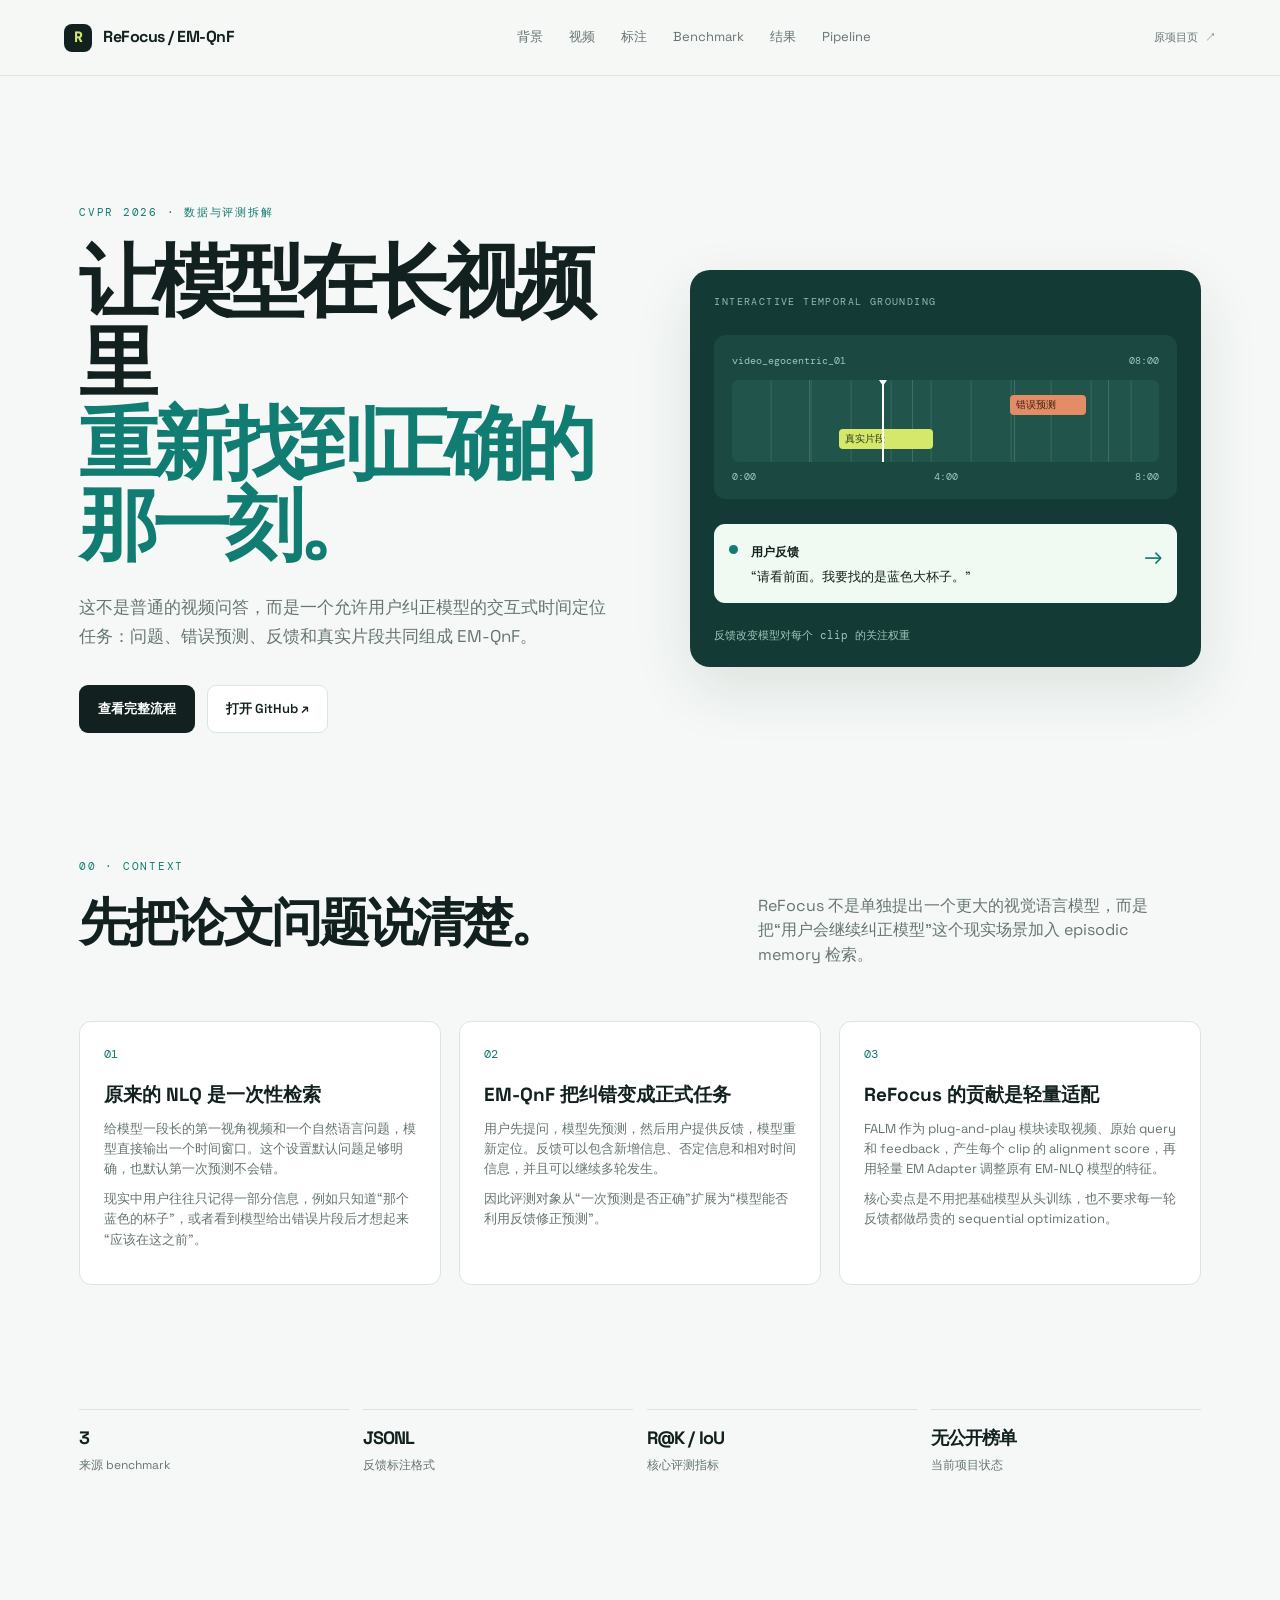
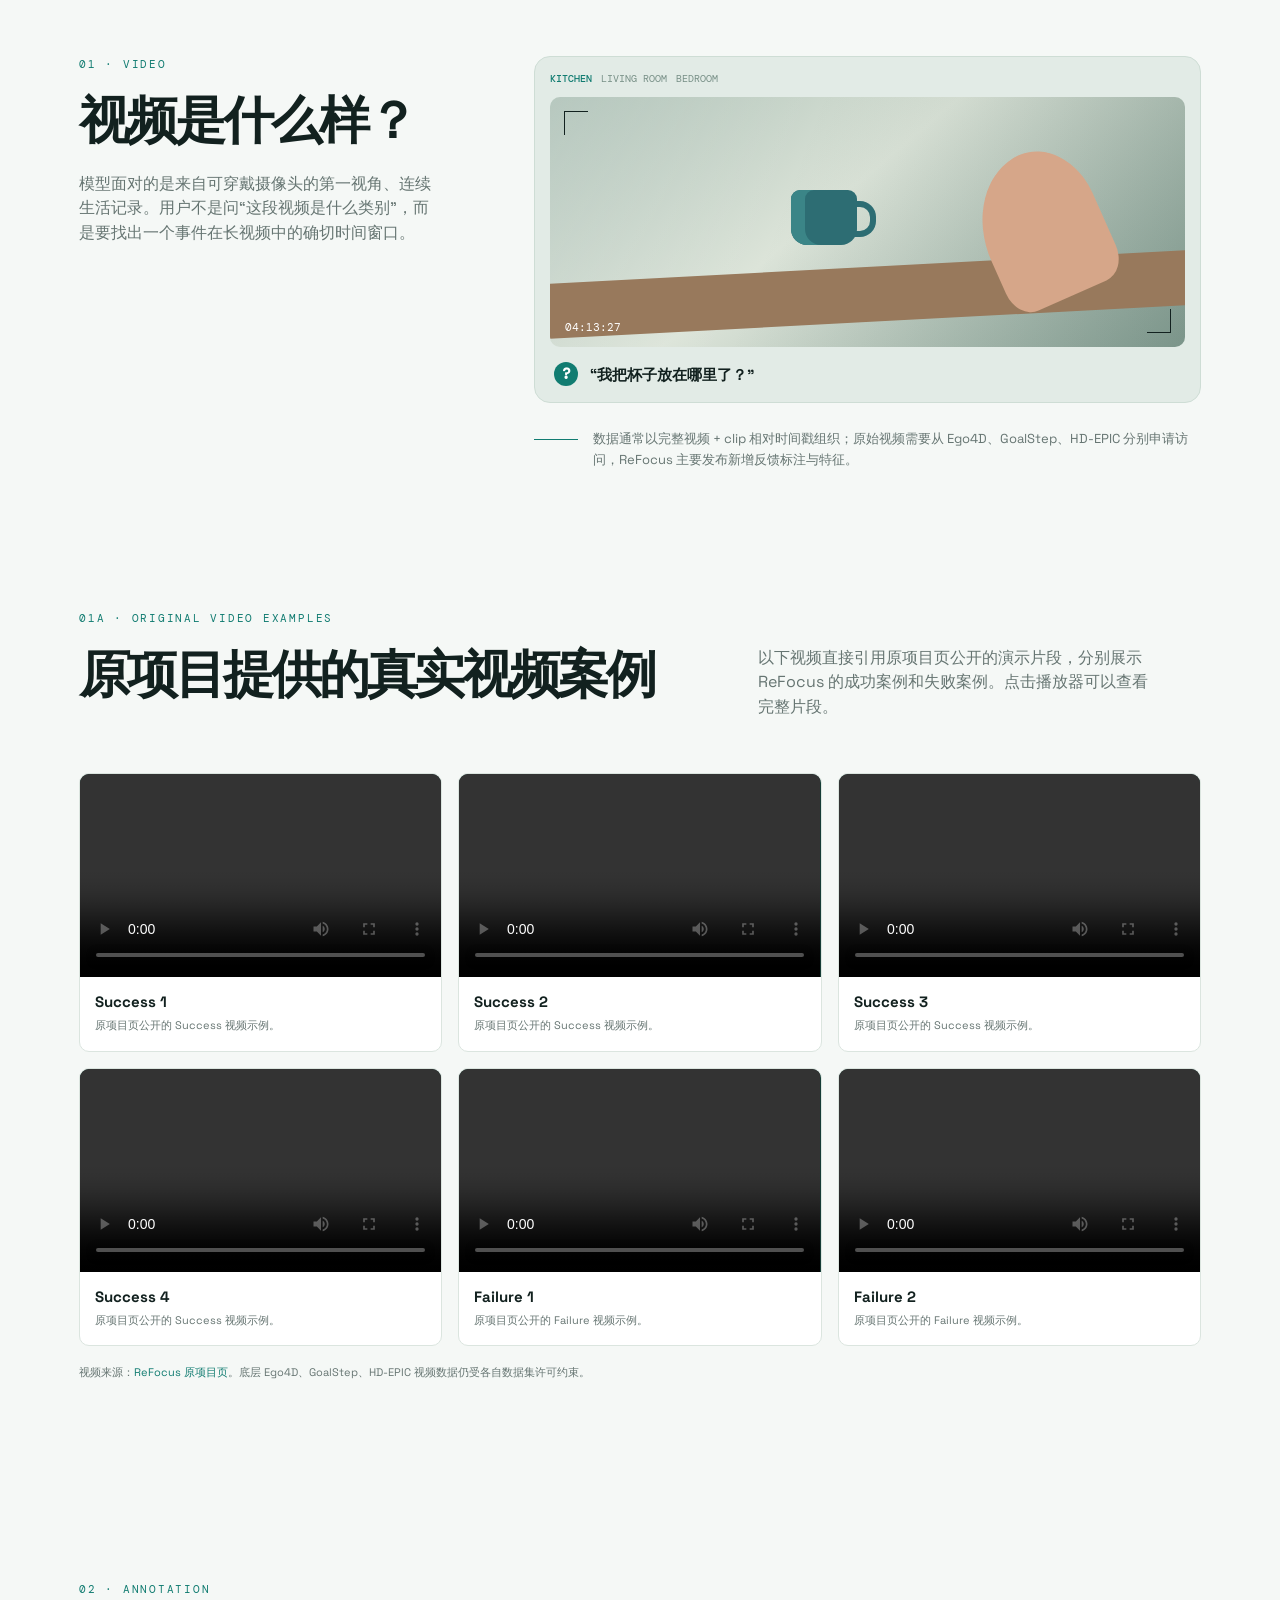
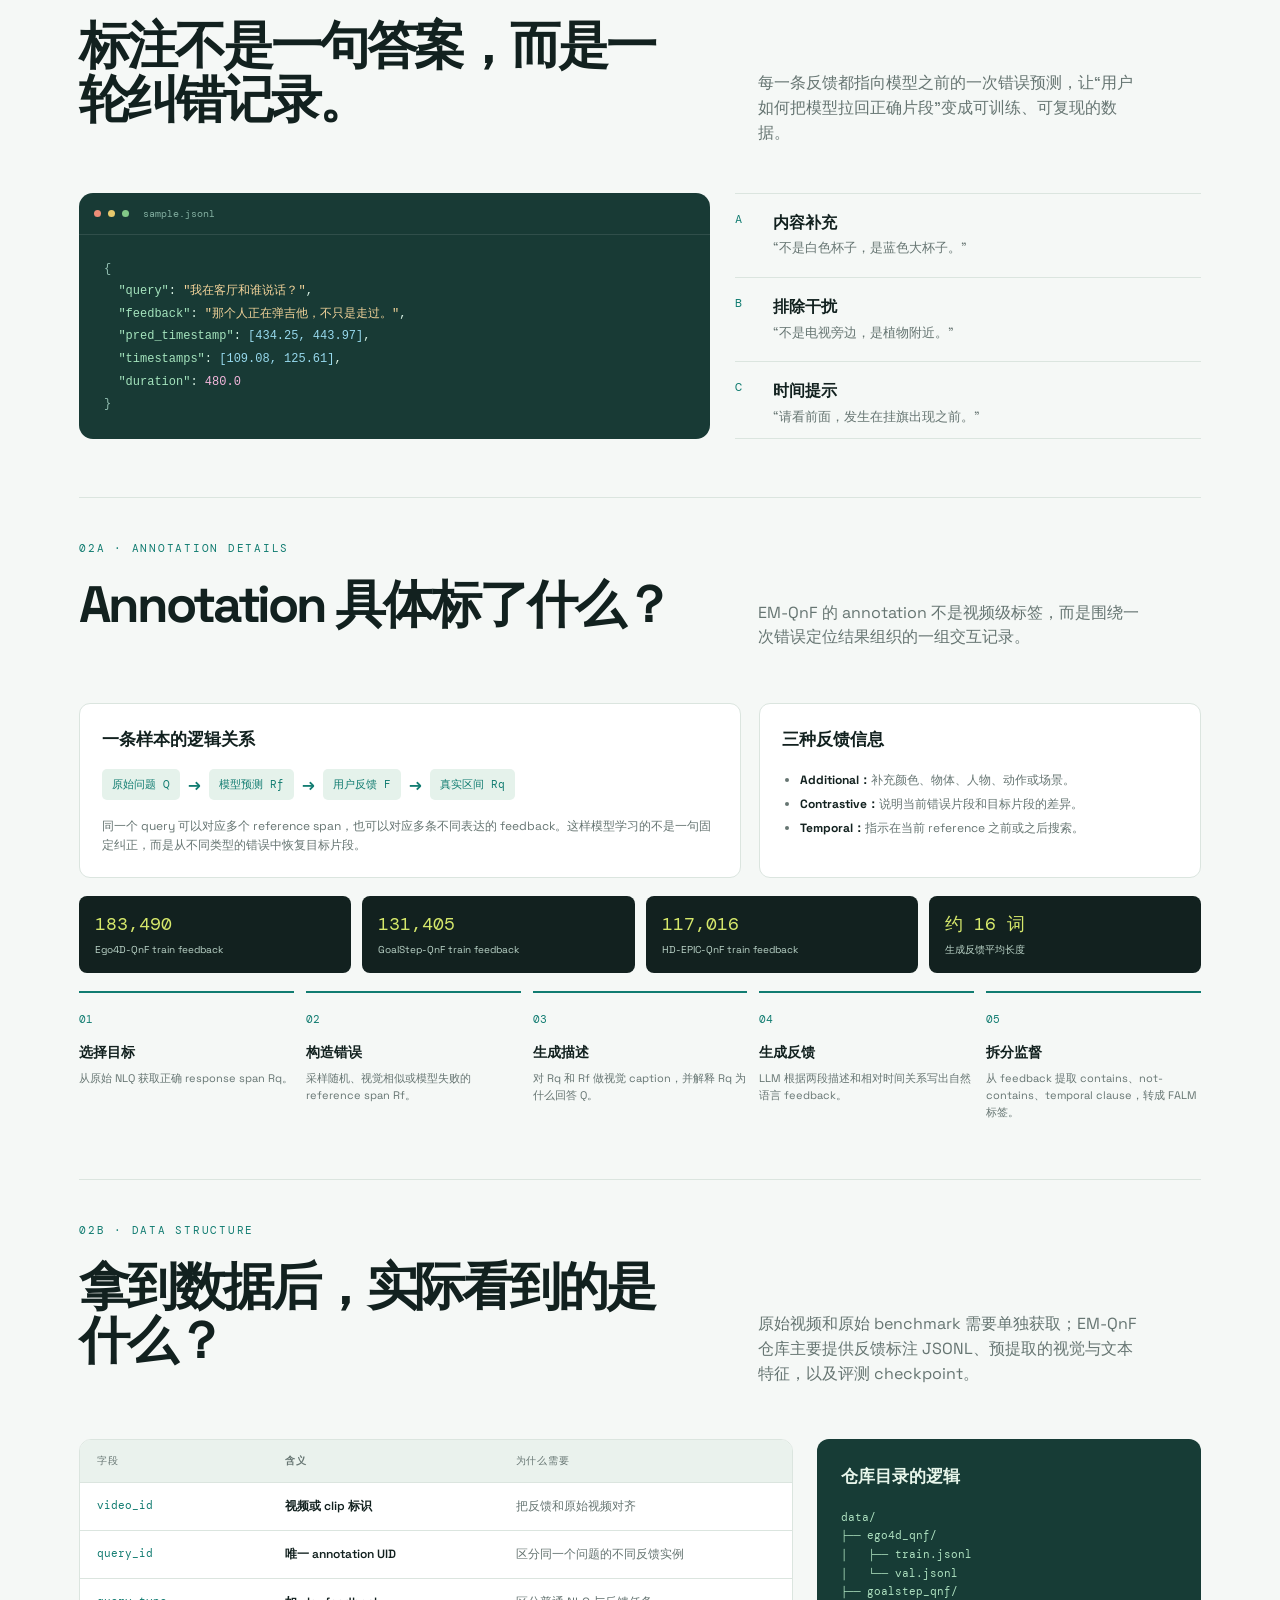
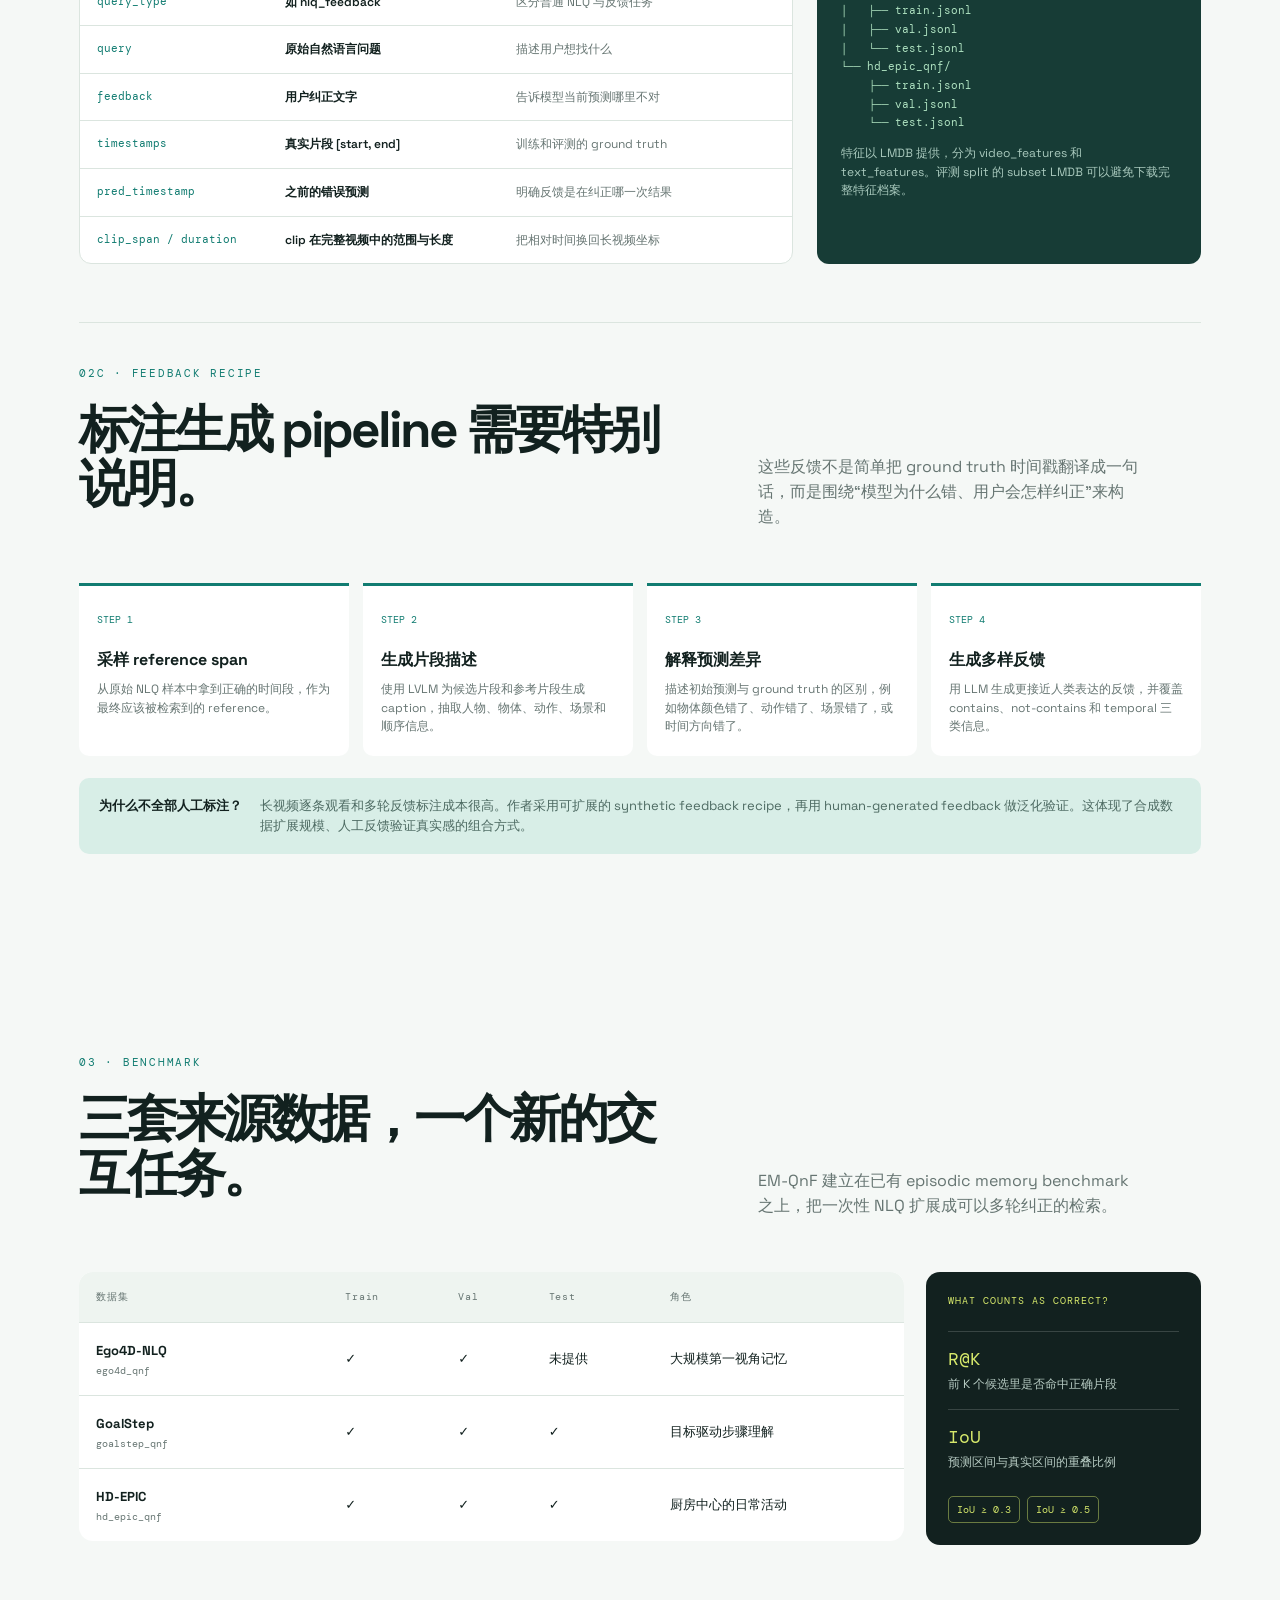
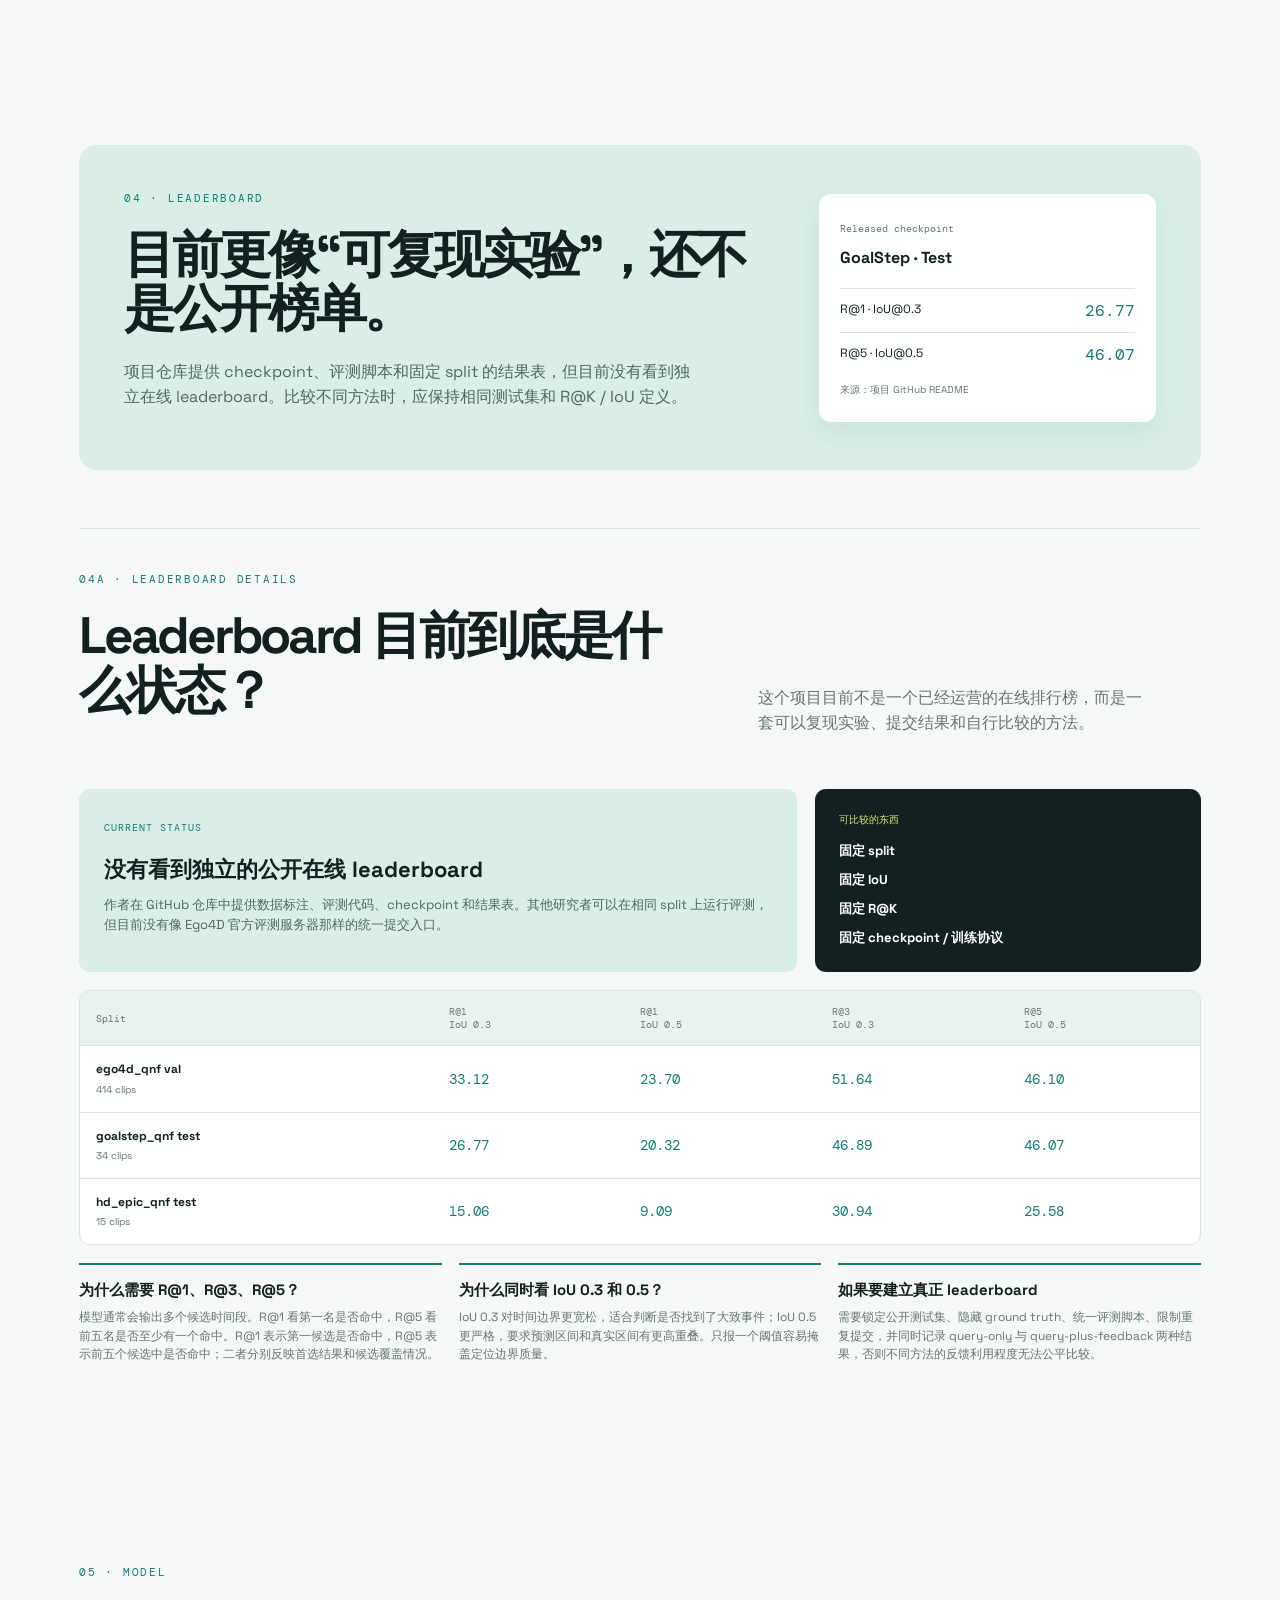
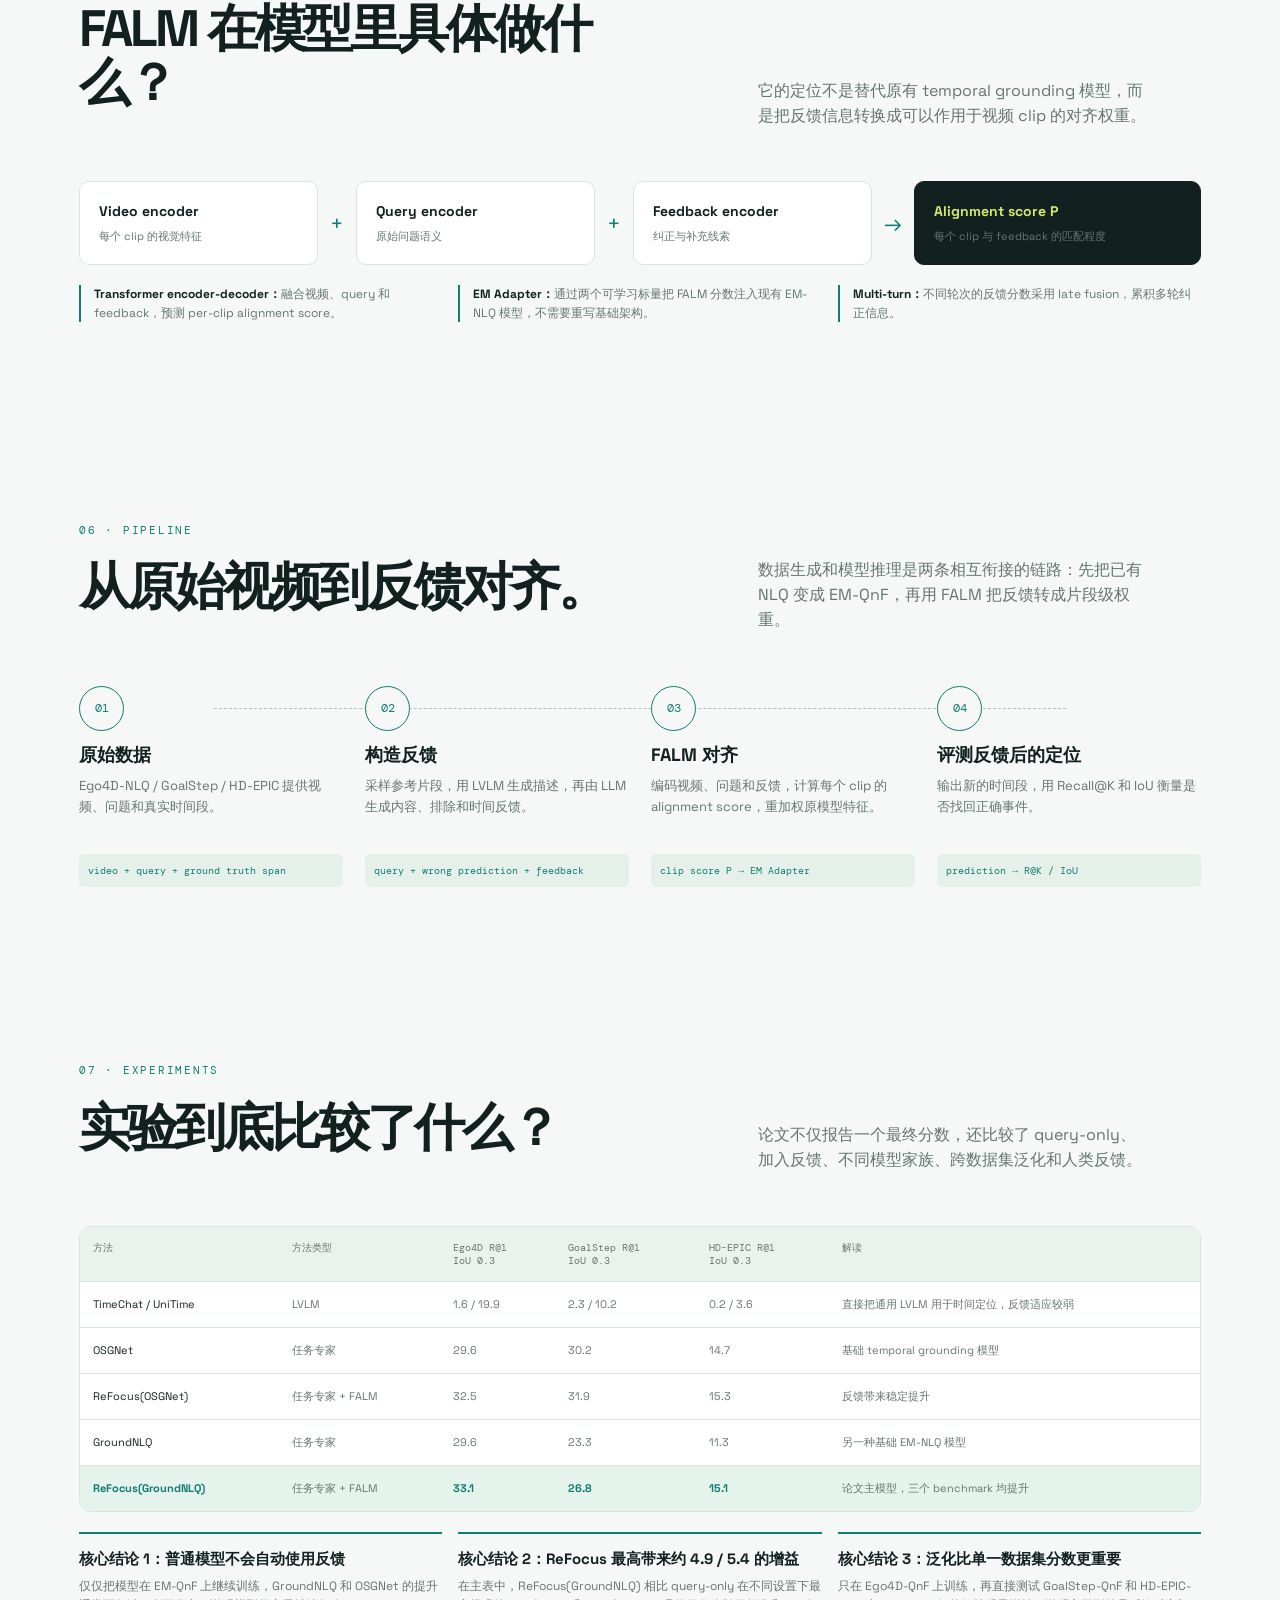
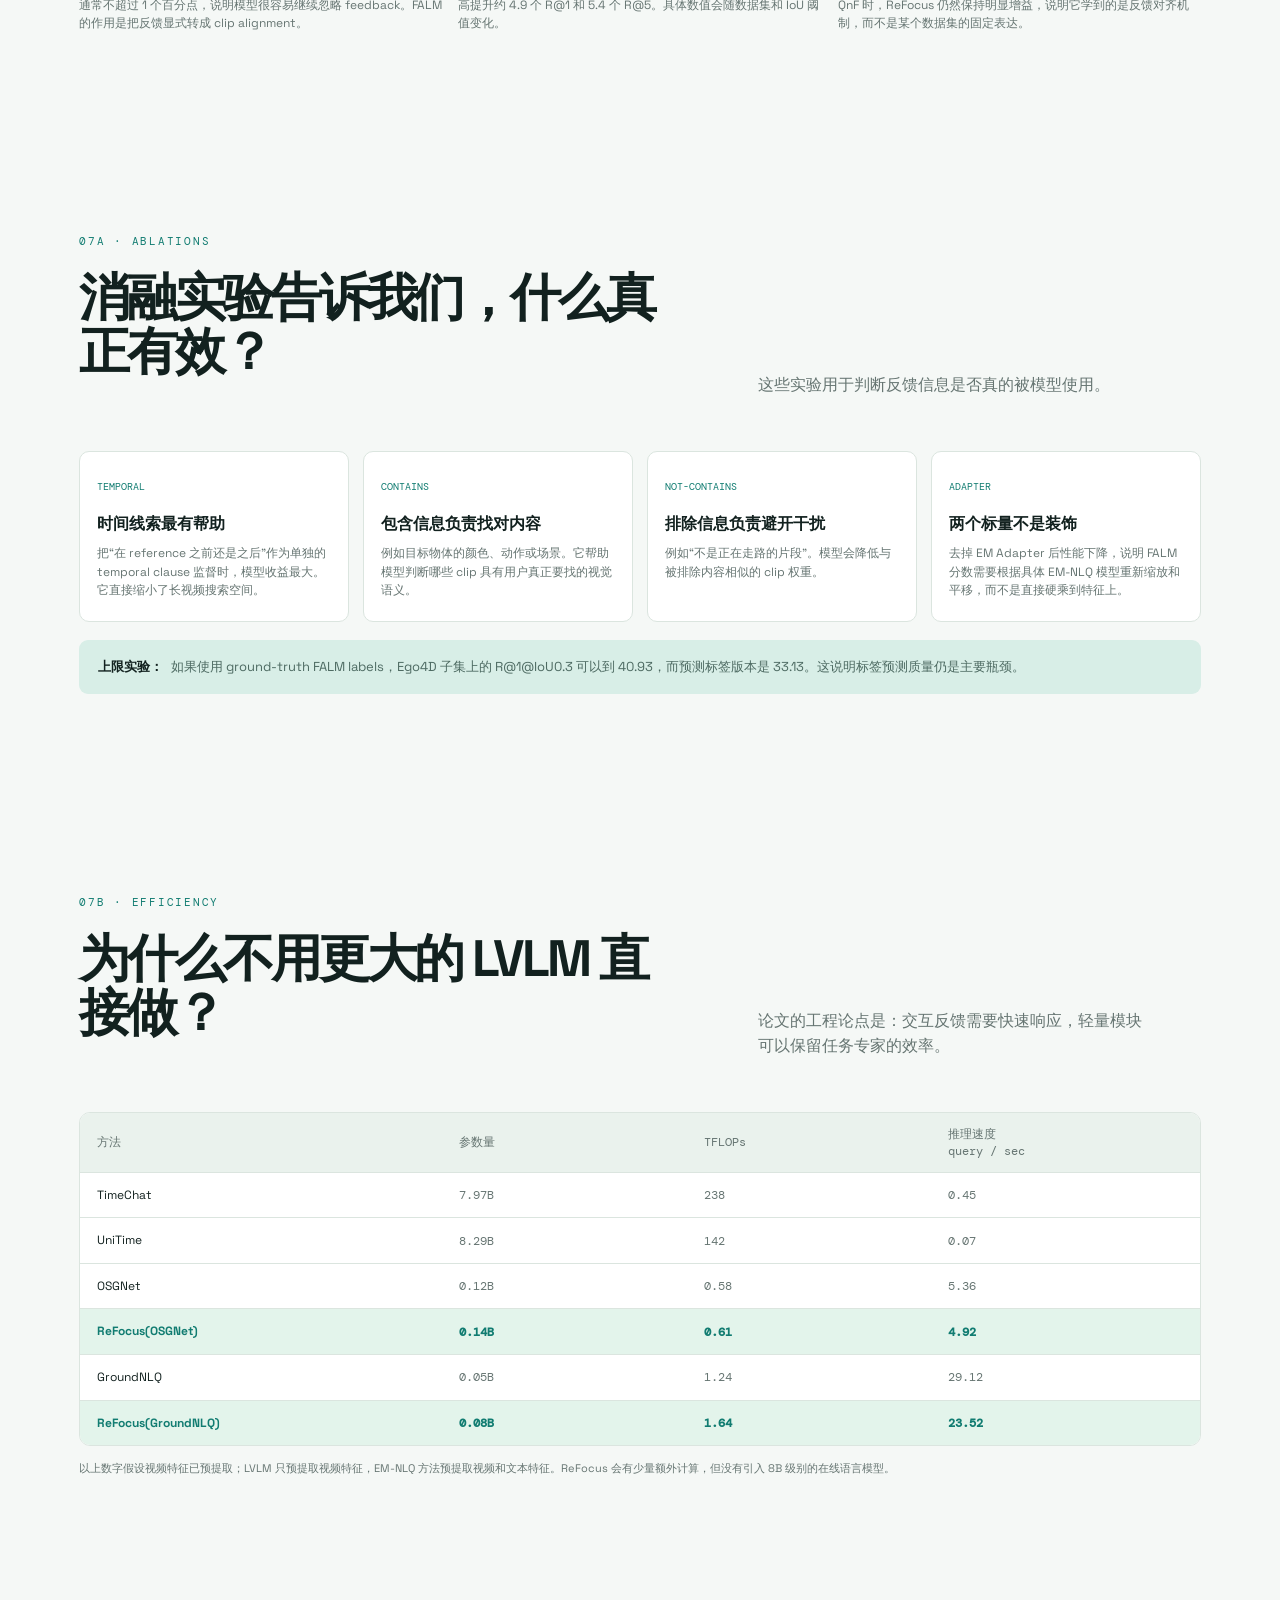
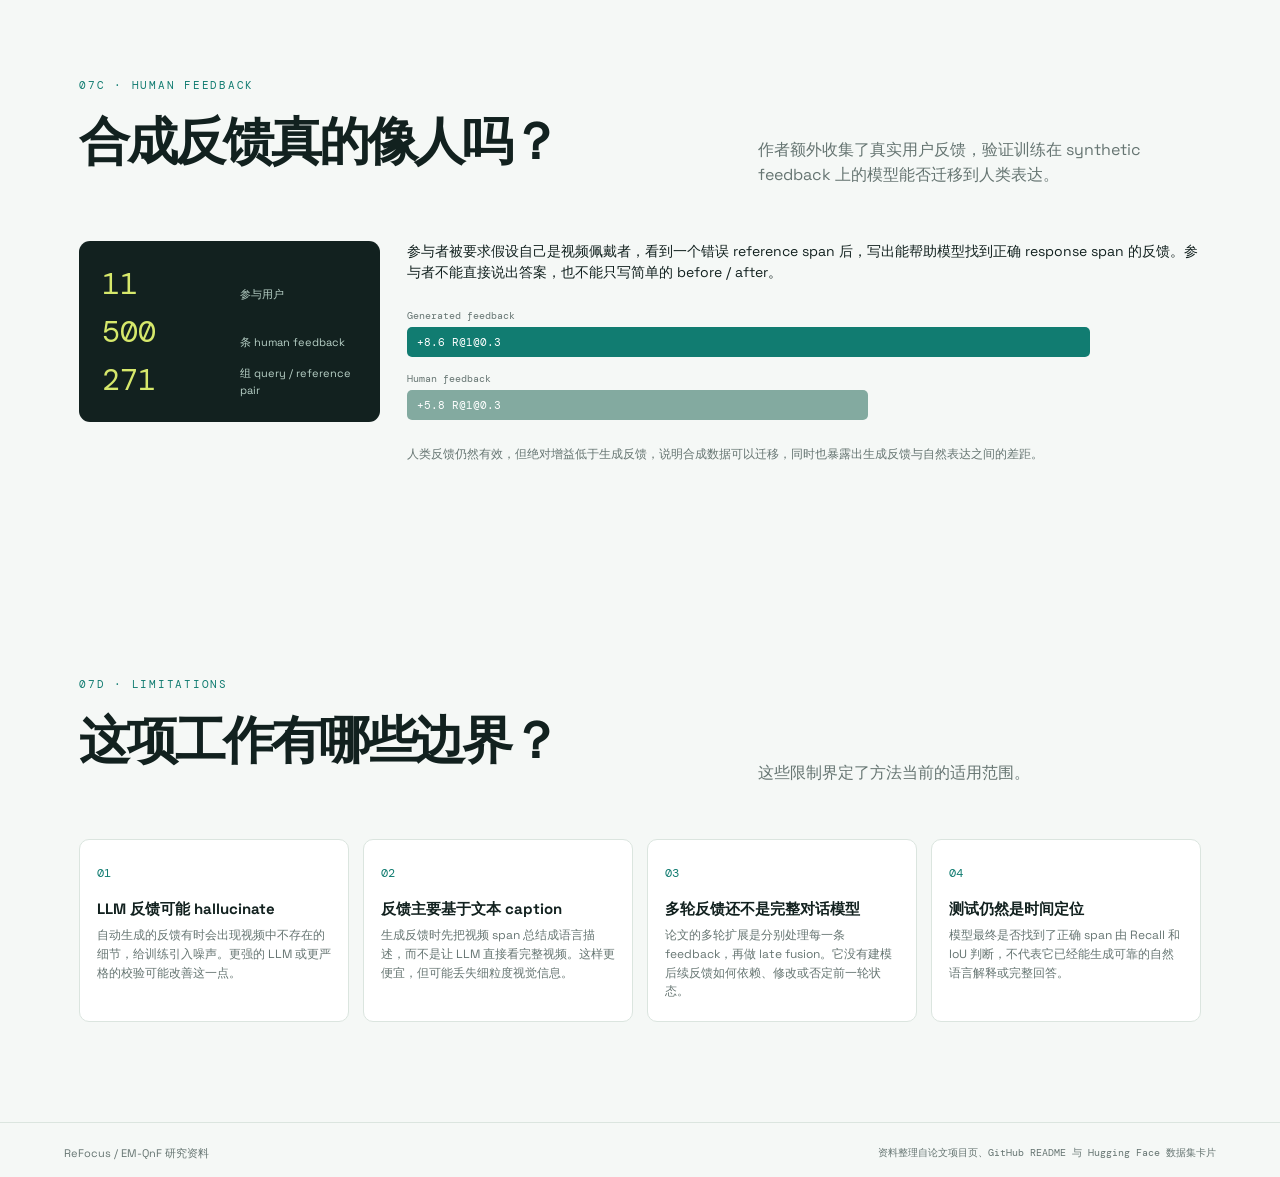
==== commit b2356e48: "Align wording with paper and project sources" ====
--- a/index.html
+++ b/index.html
@@ -39,7 +39,7 @@
 
     <section class="section split reveal" id="video"><div class="section-intro"><p class="eyebrow">01 · VIDEO</p><h2>视频是什么样？</h2><p>模型面对的是来自可穿戴摄像头的第一视角、连续生活记录。用户不是问“这段视频是什么类别”，而是要找出一个事件在长视频中的确切时间窗口。</p></div><div class="content-stack"><div class="scene-card"><div class="scene-strip"><span class="scene active">KITCHEN</span><span class="scene">LIVING ROOM</span><span class="scene">BEDROOM</span></div><div class="scene-image"><div class="frame-corner tl"></div><div class="frame-corner br"></div><div class="object mug"></div><div class="object table"></div><div class="object hand"></div><span class="timestamp">04:13:27</span></div><div class="scene-question"><span class="q-mark">?</span><span>“我把杯子放在哪里了？”</span></div></div><div class="note"><span class="note-line"></span><p>数据通常以完整视频 + clip 相对时间戳组织；原始视频需要从 Ego4D、GoalStep、HD-EPIC 分别申请访问，ReFocus 主要发布新增反馈标注与特征。</p></div></div></section>
 
-    <section class="section original-media reveal" id="original-media"><div class="section-heading"><div><p class="eyebrow">01A · ORIGINAL VIDEO EXAMPLES</p><h2>原项目提供的真实视频案例</h2></div><p>以下视频直接引用原项目页公开的演示片段，分别展示 ReFocus 的成功案例和失败案例。点击播放器可以查看完整片段。</p></div><div class="media-grid"><article><video controls preload="metadata"><source src="https://nsubedi11.github.io/refocus/static/clips/success1.mp4" type="video/mp4" /></video><h3>Success 1</h3><p>参考片段、GroundNLQ 预测与 ReFocus 预测的对比。</p></article><article><video controls preload="metadata"><source src="https://nsubedi11.github.io/refocus/static/clips/success2.mp4" type="video/mp4" /></video><h3>Success 2</h3><p>用户反馈帮助模型转移到更符合 query 的时间区域。</p></article><article><video controls preload="metadata"><source src="https://nsubedi11.github.io/refocus/static/clips/success3.mp4" type="video/mp4" /></video><h3>Success 3</h3><p>反馈包含视觉属性和动作差异，模型重新定位正确片段。</p></article><article><video controls preload="metadata"><source src="https://nsubedi11.github.io/refocus/static/clips/success4.mp4" type="video/mp4" /></video><h3>Success 4</h3><p>多种反馈表达都可以改变模型的 clip 对齐分数。</p></article><article><video controls preload="metadata"><source src="https://nsubedi11.github.io/refocus/static/clips/failure1.mp4" type="video/mp4" /></video><h3>Failure 1</h3><p>失败案例：相似物体或相似场景仍然可能造成混淆。</p></article><article><video controls preload="metadata"><source src="https://nsubedi11.github.io/refocus/static/clips/failure2.mp4" type="video/mp4" /></video><h3>Failure 2</h3><p>失败案例：反馈提供的信息不足以唯一确定目标片段。</p></article></div><p class="media-source">视频来源：<a href="https://nsubedi11.github.io/refocus/" target="_blank" rel="noreferrer">ReFocus 原项目页</a>。底层 Ego4D、GoalStep、HD-EPIC 视频数据仍受各自数据集许可约束。</p></section>
+    <section class="section original-media reveal" id="original-media"><div class="section-heading"><div><p class="eyebrow">01A · ORIGINAL VIDEO EXAMPLES</p><h2>原项目提供的真实视频案例</h2></div><p>以下视频直接引用原项目页公开的演示片段，分别展示 ReFocus 的成功案例和失败案例。点击播放器可以查看完整片段。</p></div><div class="media-grid"><article><video controls preload="metadata"><source src="https://nsubedi11.github.io/refocus/static/clips/success1.mp4" type="video/mp4" /></video><h3>Success 1</h3><p>原项目页公开的 Success 视频示例。</p></article><article><video controls preload="metadata"><source src="https://nsubedi11.github.io/refocus/static/clips/success2.mp4" type="video/mp4" /></video><h3>Success 2</h3><p>原项目页公开的 Success 视频示例。</p></article><article><video controls preload="metadata"><source src="https://nsubedi11.github.io/refocus/static/clips/success3.mp4" type="video/mp4" /></video><h3>Success 3</h3><p>原项目页公开的 Success 视频示例。</p></article><article><video controls preload="metadata"><source src="https://nsubedi11.github.io/refocus/static/clips/success4.mp4" type="video/mp4" /></video><h3>Success 4</h3><p>原项目页公开的 Success 视频示例。</p></article><article><video controls preload="metadata"><source src="https://nsubedi11.github.io/refocus/static/clips/failure1.mp4" type="video/mp4" /></video><h3>Failure 1</h3><p>原项目页公开的 Failure 视频示例。</p></article><article><video controls preload="metadata"><source src="https://nsubedi11.github.io/refocus/static/clips/failure2.mp4" type="video/mp4" /></video><h3>Failure 2</h3><p>原项目页公开的 Failure 视频示例。</p></article></div><p class="media-source">视频来源：<a href="https://nsubedi11.github.io/refocus/" target="_blank" rel="noreferrer">ReFocus 原项目页</a>。底层 Ego4D、GoalStep、HD-EPIC 视频数据仍受各自数据集许可约束。</p></section>
 
     <section class="section annotation-combined reveal" id="annotation"><div class="section-heading"><div><p class="eyebrow">02 · ANNOTATION</p><h2>标注不是一句答案，而是一轮纠错记录。</h2></div><p>每一条反馈都指向模型之前的一次错误预测，让“用户如何把模型拉回正确片段”变成可训练、可复现的数据。</p></div><div class="annotation-grid"><div class="json-card"><div class="code-top"><span class="dot red"></span><span class="dot yellow"></span><span class="dot green"></span><span class="code-file">sample.jsonl</span></div><pre><code><span class="brace">{</span>
   <span class="key">"query"</span>: <span class="string">"我在客厅和谁说话？"</span>,
@@ -61,8 +61,8 @@
     └── test.jsonl</pre><p>特征以 LMDB 提供，分为 video_features 和 text_features。评测 split 的 subset LMDB 可以避免下载完整特征档案。</p></aside></div><div class="section-heading"><div><p class="eyebrow">02C · FEEDBACK RECIPE</p><h2>标注生成 pipeline 需要特别说明。</h2></div><p>这些反馈不是简单把 ground truth 时间戳翻译成一句话，而是围绕“模型为什么错、用户会怎样纠正”来构造。</p></div><div class="recipe-grid"><article><span>STEP 1</span><h3>采样 reference span</h3><p>从原始 NLQ 样本中拿到正确的时间段，作为最终应该被检索到的 reference。</p></article><article><span>STEP 2</span><h3>生成片段描述</h3><p>使用 LVLM 为候选片段和参考片段生成 caption，抽取人物、物体、动作、场景和顺序信息。</p></article><article><span>STEP 3</span><h3>解释预测差异</h3><p>描述初始预测与 ground truth 的区别，例如物体颜色错了、动作错了、场景错了，或时间方向错了。</p></article><article><span>STEP 4</span><h3>生成多样反馈</h3><p>用 LLM 生成更接近人类表达的反馈，并覆盖 contains、not-contains 和 temporal 三类信息。</p></article></div><div class="callout"><strong>为什么不全部人工标注？</strong><span>长视频逐条观看和多轮反馈标注成本很高。作者采用可扩展的 synthetic feedback recipe，再用 human-generated feedback 做泛化验证。这体现了合成数据扩展规模、人工反馈验证真实感的组合方式。</span></div></section>
 
 
-    <section class="section reveal" id="benchmark"><div class="section-heading"><div><p class="eyebrow">03 · BENCHMARK</p><h2>三套来源数据，一个新的交互任务。</h2></div><p>EM-QnF 建立在已有 episodic memory benchmark 之上，把一次性 NLQ 扩展成可以多轮纠正的检索。</p></div><div class="benchmark-layout"><div class="benchmark-table-wrap"><table><thead><tr><th>数据集</th><th>Train</th><th>Val</th><th>Test</th><th>角色</th></tr></thead><tbody><tr><td><strong>Ego4D-NLQ</strong><small>ego4d_qnf</small></td><td>✓</td><td>✓</td><td>未提供</td><td>大规模第一视角记忆</td></tr><tr><td><strong>GoalStep</strong><small>goalstep_qnf</small></td><td>✓</td><td>✓</td><td>✓</td><td>目标驱动步骤理解</td></tr><tr><td><strong>HD-EPIC</strong><small>hd_epic_qnf</small></td><td>✓</td><td>✓</td><td>✓</td><td>高分辨率日常活动</td></tr></tbody></table></div><div class="metric-panel"><p class="metric-kicker">WHAT COUNTS AS CORRECT?</p><div class="metric"><strong>R@K</strong><span>前 K 个候选里是否命中正确片段</span></div><div class="metric"><strong>IoU</strong><span>预测区间与真实区间的重叠比例</span></div><div class="metric-tags"><span>IoU ≥ 0.3</span><span>IoU ≥ 0.5</span></div></div></div></section>
-    <section class="section leaderboard-combined reveal" id="leaderboard"><div class="leaderboard-banner"><div><p class="eyebrow">04 · LEADERBOARD</p><h2>目前更像“可复现实验”，还不是公开榜单。</h2><p>项目仓库提供 checkpoint、评测脚本和固定 split 的结果表，但目前没有看到独立在线 leaderboard。比较不同方法时，应保持相同测试集和 R@K / IoU 定义。</p></div><div class="result-card"><span>Released checkpoint</span><strong>GoalStep · Test</strong><div class="result-row"><span>R@1 · IoU@0.3</span><b>26.77</b></div><div class="result-row"><span>R@5 · IoU@0.5</span><b>46.07</b></div><small>来源：项目 GitHub README</small></div></div><div class="section-heading"><div><p class="eyebrow">04A · LEADERBOARD DETAILS</p><h2>Leaderboard 目前到底是什么状态？</h2></div><p>这个项目目前不是一个已经运营的在线排行榜，而是一套可以复现实验、提交结果和自行比较的方法。</p></div><div class="leaderboard-status"><div class="status-main"><span class="status-badge">CURRENT STATUS</span><h3>没有看到独立的公开在线 leaderboard</h3><p>作者在 GitHub 仓库中提供数据标注、评测代码、checkpoint 和结果表。其他研究者可以在相同 split 上运行评测，但目前没有像 Ego4D 官方评测服务器那样的统一提交入口。</p></div><div class="status-side"><span>可比较的东西</span><strong>固定 split</strong><strong>固定 IoU</strong><strong>固定 R@K</strong><strong>固定 checkpoint / 训练协议</strong></div></div><div class="leaderboard-table-wrap"><table class="leaderboard-table"><thead><tr><th>Split</th><th>R@1<br />IoU 0.3</th><th>R@1<br />IoU 0.5</th><th>R@3<br />IoU 0.3</th><th>R@5<br />IoU 0.5</th></tr></thead><tbody><tr><td><strong>ego4d_qnf val</strong><small>414 clips</small></td><td>33.12</td><td>23.70</td><td>51.64</td><td>46.10</td></tr><tr><td><strong>goalstep_qnf test</strong><small>34 clips</small></td><td>26.77</td><td>20.32</td><td>46.89</td><td>46.07</td></tr><tr><td><strong>hd_epic_qnf test</strong><small>15 clips</small></td><td>15.06</td><td>9.09</td><td>30.94</td><td>25.58</td></tr></tbody></table></div><div class="leaderboard-explain"><article><h3>为什么需要 R@1、R@3、R@5？</h3><p>模型通常会输出多个候选时间段。R@1 看第一名是否命中，R@5 看前五名是否至少有一个命中。R@5 更适合衡量“检索候选是否覆盖正确答案”，R@1 更接近用户直接看到第一结果时的体验。</p></article><article><h3>为什么同时看 IoU 0.3 和 0.5？</h3><p>IoU 0.3 对时间边界更宽松，适合判断是否找到了大致事件；IoU 0.5 更严格，要求预测区间和真实区间有更高重叠。只报一个阈值容易掩盖定位边界质量。</p></article><article><h3>如果要建立真正 leaderboard</h3><p>需要锁定公开测试集、隐藏 ground truth、统一评测脚本、限制重复提交，并同时记录 query-only 与 query-plus-feedback 两种结果，否则不同方法的反馈利用程度无法公平比较。</p></article></div></section>
+    <section class="section reveal" id="benchmark"><div class="section-heading"><div><p class="eyebrow">03 · BENCHMARK</p><h2>三套来源数据，一个新的交互任务。</h2></div><p>EM-QnF 建立在已有 episodic memory benchmark 之上，把一次性 NLQ 扩展成可以多轮纠正的检索。</p></div><div class="benchmark-layout"><div class="benchmark-table-wrap"><table><thead><tr><th>数据集</th><th>Train</th><th>Val</th><th>Test</th><th>角色</th></tr></thead><tbody><tr><td><strong>Ego4D-NLQ</strong><small>ego4d_qnf</small></td><td>✓</td><td>✓</td><td>未提供</td><td>大规模第一视角记忆</td></tr><tr><td><strong>GoalStep</strong><small>goalstep_qnf</small></td><td>✓</td><td>✓</td><td>✓</td><td>目标驱动步骤理解</td></tr><tr><td><strong>HD-EPIC</strong><small>hd_epic_qnf</small></td><td>✓</td><td>✓</td><td>✓</td><td>厨房中心的日常活动</td></tr></tbody></table></div><div class="metric-panel"><p class="metric-kicker">WHAT COUNTS AS CORRECT?</p><div class="metric"><strong>R@K</strong><span>前 K 个候选里是否命中正确片段</span></div><div class="metric"><strong>IoU</strong><span>预测区间与真实区间的重叠比例</span></div><div class="metric-tags"><span>IoU ≥ 0.3</span><span>IoU ≥ 0.5</span></div></div></div></section>
+    <section class="section leaderboard-combined reveal" id="leaderboard"><div class="leaderboard-banner"><div><p class="eyebrow">04 · LEADERBOARD</p><h2>目前更像“可复现实验”，还不是公开榜单。</h2><p>项目仓库提供 checkpoint、评测脚本和固定 split 的结果表，但目前没有看到独立在线 leaderboard。比较不同方法时，应保持相同测试集和 R@K / IoU 定义。</p></div><div class="result-card"><span>Released checkpoint</span><strong>GoalStep · Test</strong><div class="result-row"><span>R@1 · IoU@0.3</span><b>26.77</b></div><div class="result-row"><span>R@5 · IoU@0.5</span><b>46.07</b></div><small>来源：项目 GitHub README</small></div></div><div class="section-heading"><div><p class="eyebrow">04A · LEADERBOARD DETAILS</p><h2>Leaderboard 目前到底是什么状态？</h2></div><p>这个项目目前不是一个已经运营的在线排行榜，而是一套可以复现实验、提交结果和自行比较的方法。</p></div><div class="leaderboard-status"><div class="status-main"><span class="status-badge">CURRENT STATUS</span><h3>没有看到独立的公开在线 leaderboard</h3><p>作者在 GitHub 仓库中提供数据标注、评测代码、checkpoint 和结果表。其他研究者可以在相同 split 上运行评测，但目前没有像 Ego4D 官方评测服务器那样的统一提交入口。</p></div><div class="status-side"><span>可比较的东西</span><strong>固定 split</strong><strong>固定 IoU</strong><strong>固定 R@K</strong><strong>固定 checkpoint / 训练协议</strong></div></div><div class="leaderboard-table-wrap"><table class="leaderboard-table"><thead><tr><th>Split</th><th>R@1<br />IoU 0.3</th><th>R@1<br />IoU 0.5</th><th>R@3<br />IoU 0.3</th><th>R@5<br />IoU 0.5</th></tr></thead><tbody><tr><td><strong>ego4d_qnf val</strong><small>414 clips</small></td><td>33.12</td><td>23.70</td><td>51.64</td><td>46.10</td></tr><tr><td><strong>goalstep_qnf test</strong><small>34 clips</small></td><td>26.77</td><td>20.32</td><td>46.89</td><td>46.07</td></tr><tr><td><strong>hd_epic_qnf test</strong><small>15 clips</small></td><td>15.06</td><td>9.09</td><td>30.94</td><td>25.58</td></tr></tbody></table></div><div class="leaderboard-explain"><article><h3>为什么需要 R@1、R@3、R@5？</h3><p>模型通常会输出多个候选时间段。R@1 看第一名是否命中，R@5 看前五名是否至少有一个命中。R@1 表示第一候选是否命中，R@5 表示前五个候选中是否命中；二者分别反映首选结果和候选覆盖情况。</p></article><article><h3>为什么同时看 IoU 0.3 和 0.5？</h3><p>IoU 0.3 对时间边界更宽松，适合判断是否找到了大致事件；IoU 0.5 更严格，要求预测区间和真实区间有更高重叠。只报一个阈值容易掩盖定位边界质量。</p></article><article><h3>如果要建立真正 leaderboard</h3><p>需要锁定公开测试集、隐藏 ground truth、统一评测脚本、限制重复提交，并同时记录 query-only 与 query-plus-feedback 两种结果，否则不同方法的反馈利用程度无法公平比较。</p></article></div></section>
 
     <section class="section model-section reveal"><div class="section-heading"><div><p class="eyebrow">05 · MODEL</p><h2>FALM 在模型里具体做什么？</h2></div><p>它的定位不是替代原有 temporal grounding 模型，而是把反馈信息转换成可以作用于视频 clip 的对齐权重。</p></div><div class="model-flow"><div><b>Video encoder</b><span>每个 clip 的视觉特征</span></div><i>+</i><div><b>Query encoder</b><span>原始问题语义</span></div><i>+</i><div><b>Feedback encoder</b><span>纠正与补充线索</span></div><i>→</i><div class="model-output"><b>Alignment score P</b><span>每个 clip 与 feedback 的匹配程度</span></div></div><div class="model-notes"><p><strong>Transformer encoder-decoder：</strong>融合视频、query 和 feedback，预测 per-clip alignment score。</p><p><strong>EM Adapter：</strong>通过两个可学习标量把 FALM 分数注入现有 EM-NLQ 模型，不需要重写基础架构。</p><p><strong>Multi-turn：</strong>不同轮次的反馈分数采用 late fusion，累积多轮纠正信息。</p></div></section>
 
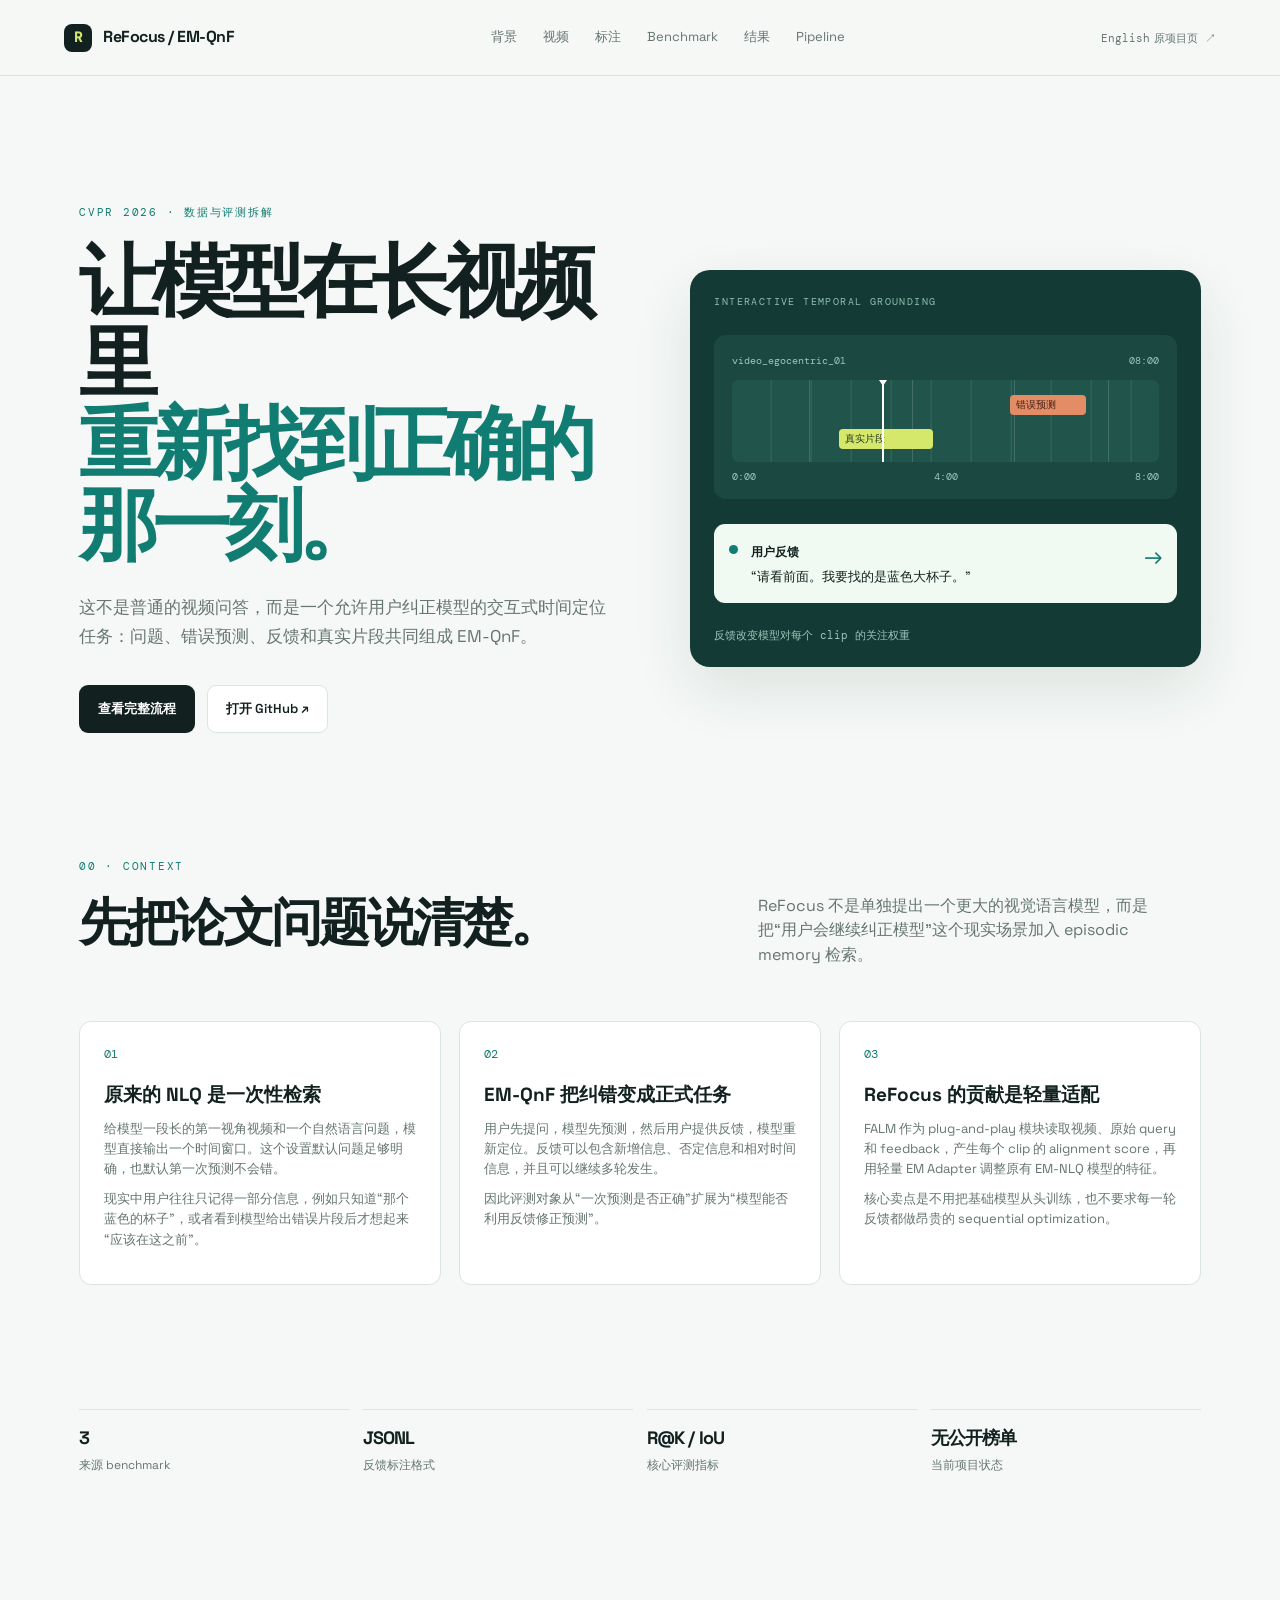
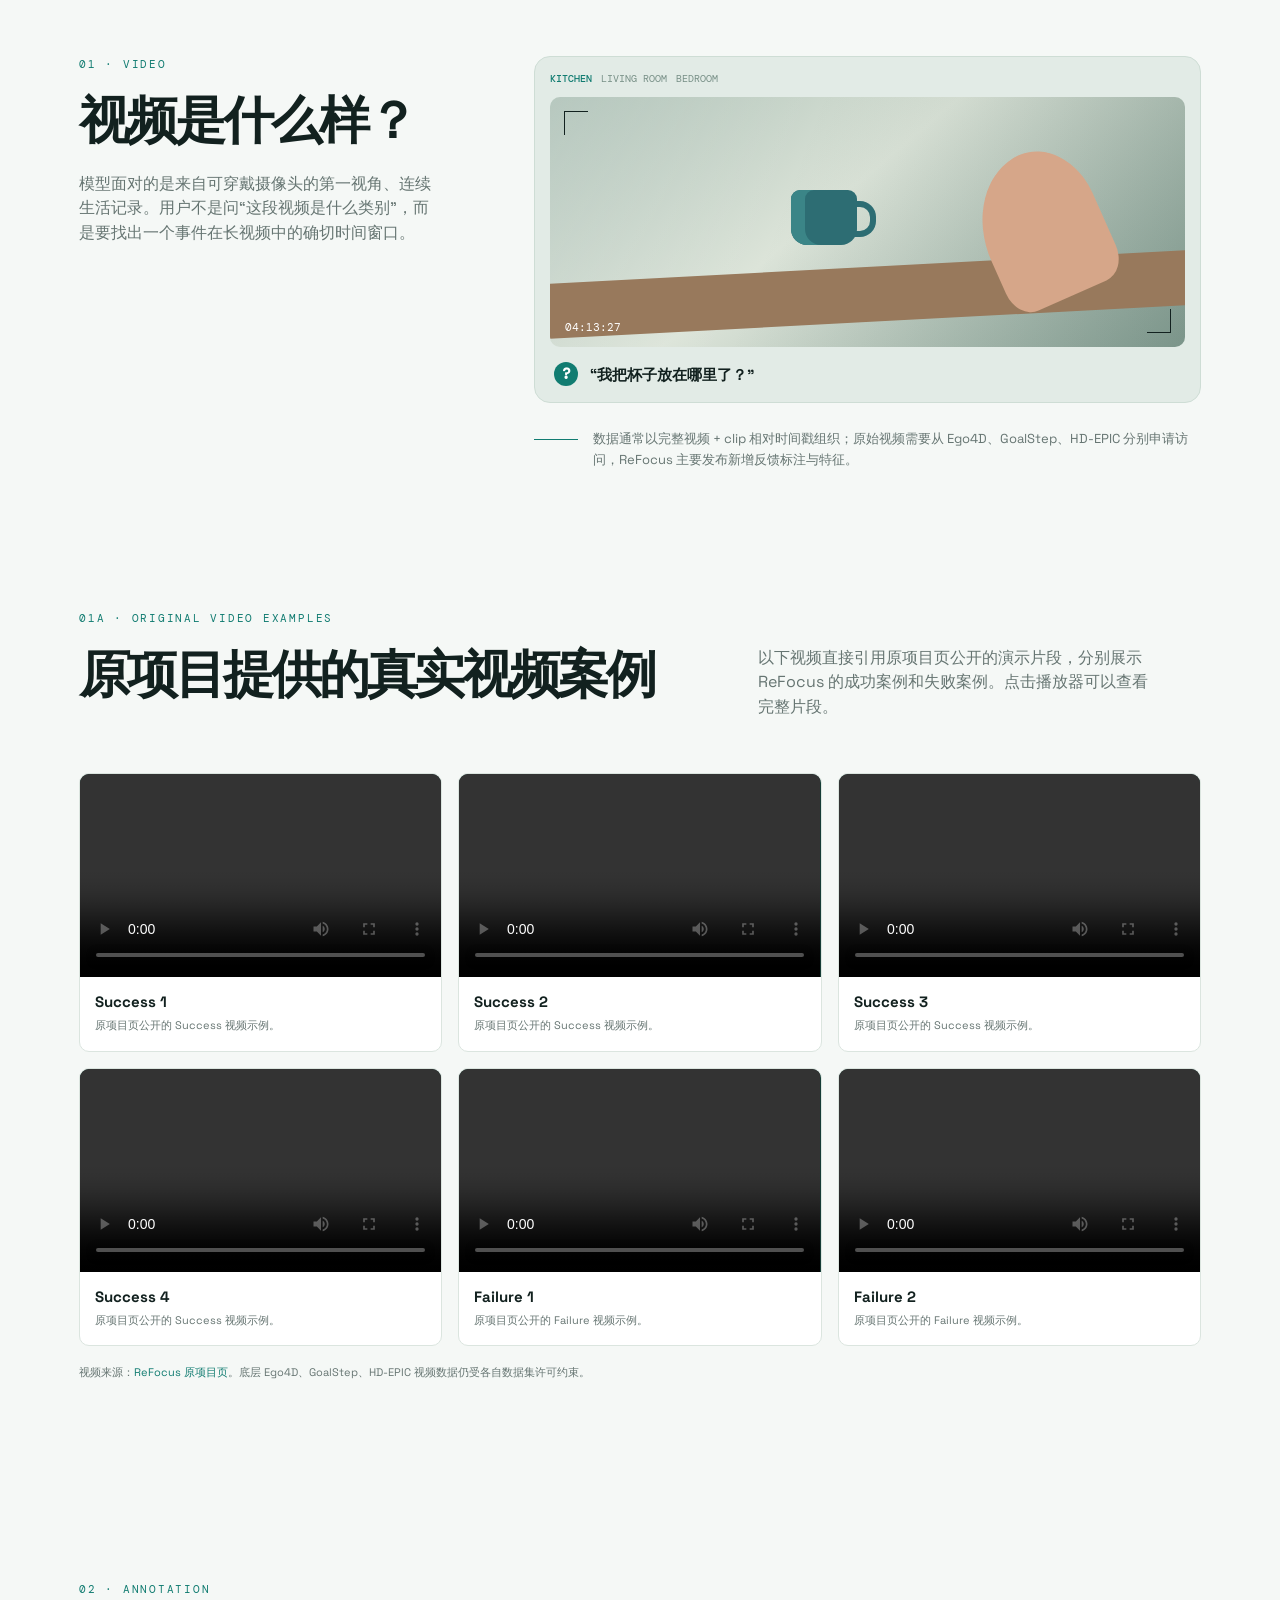
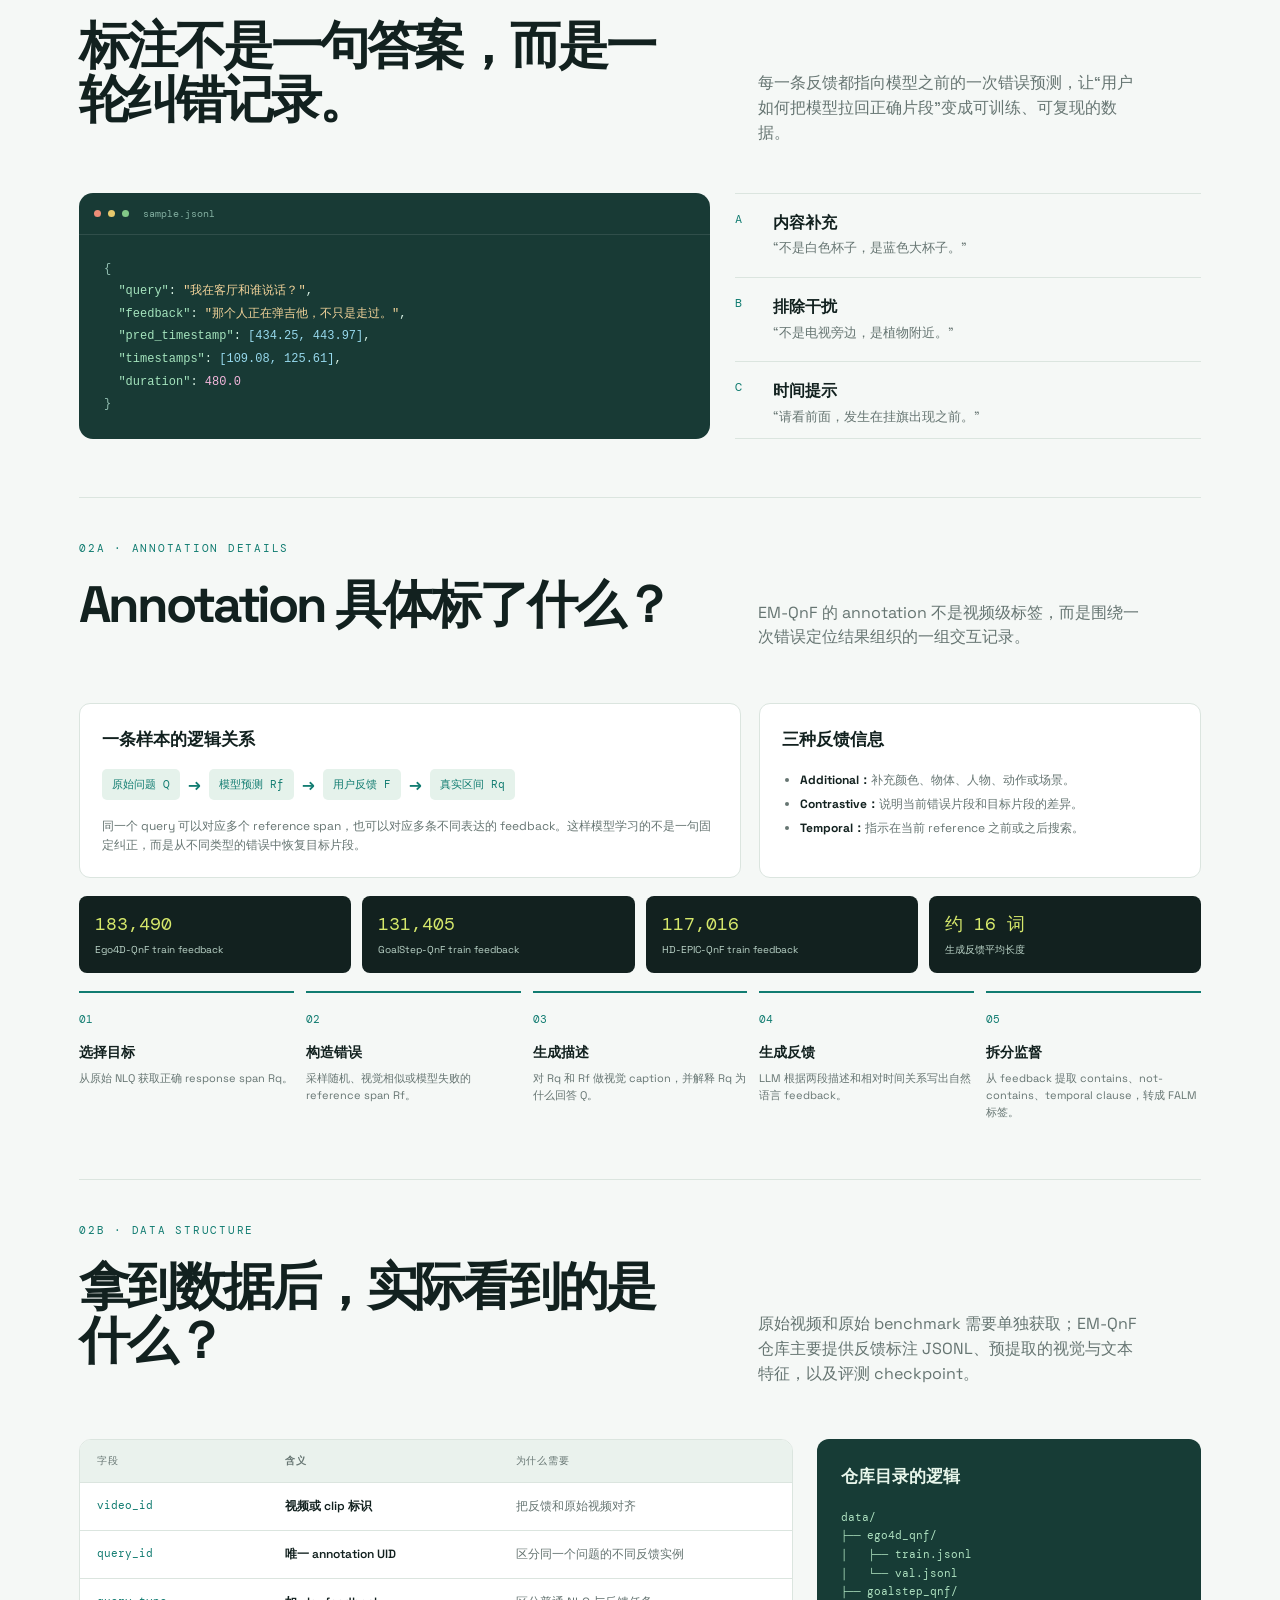
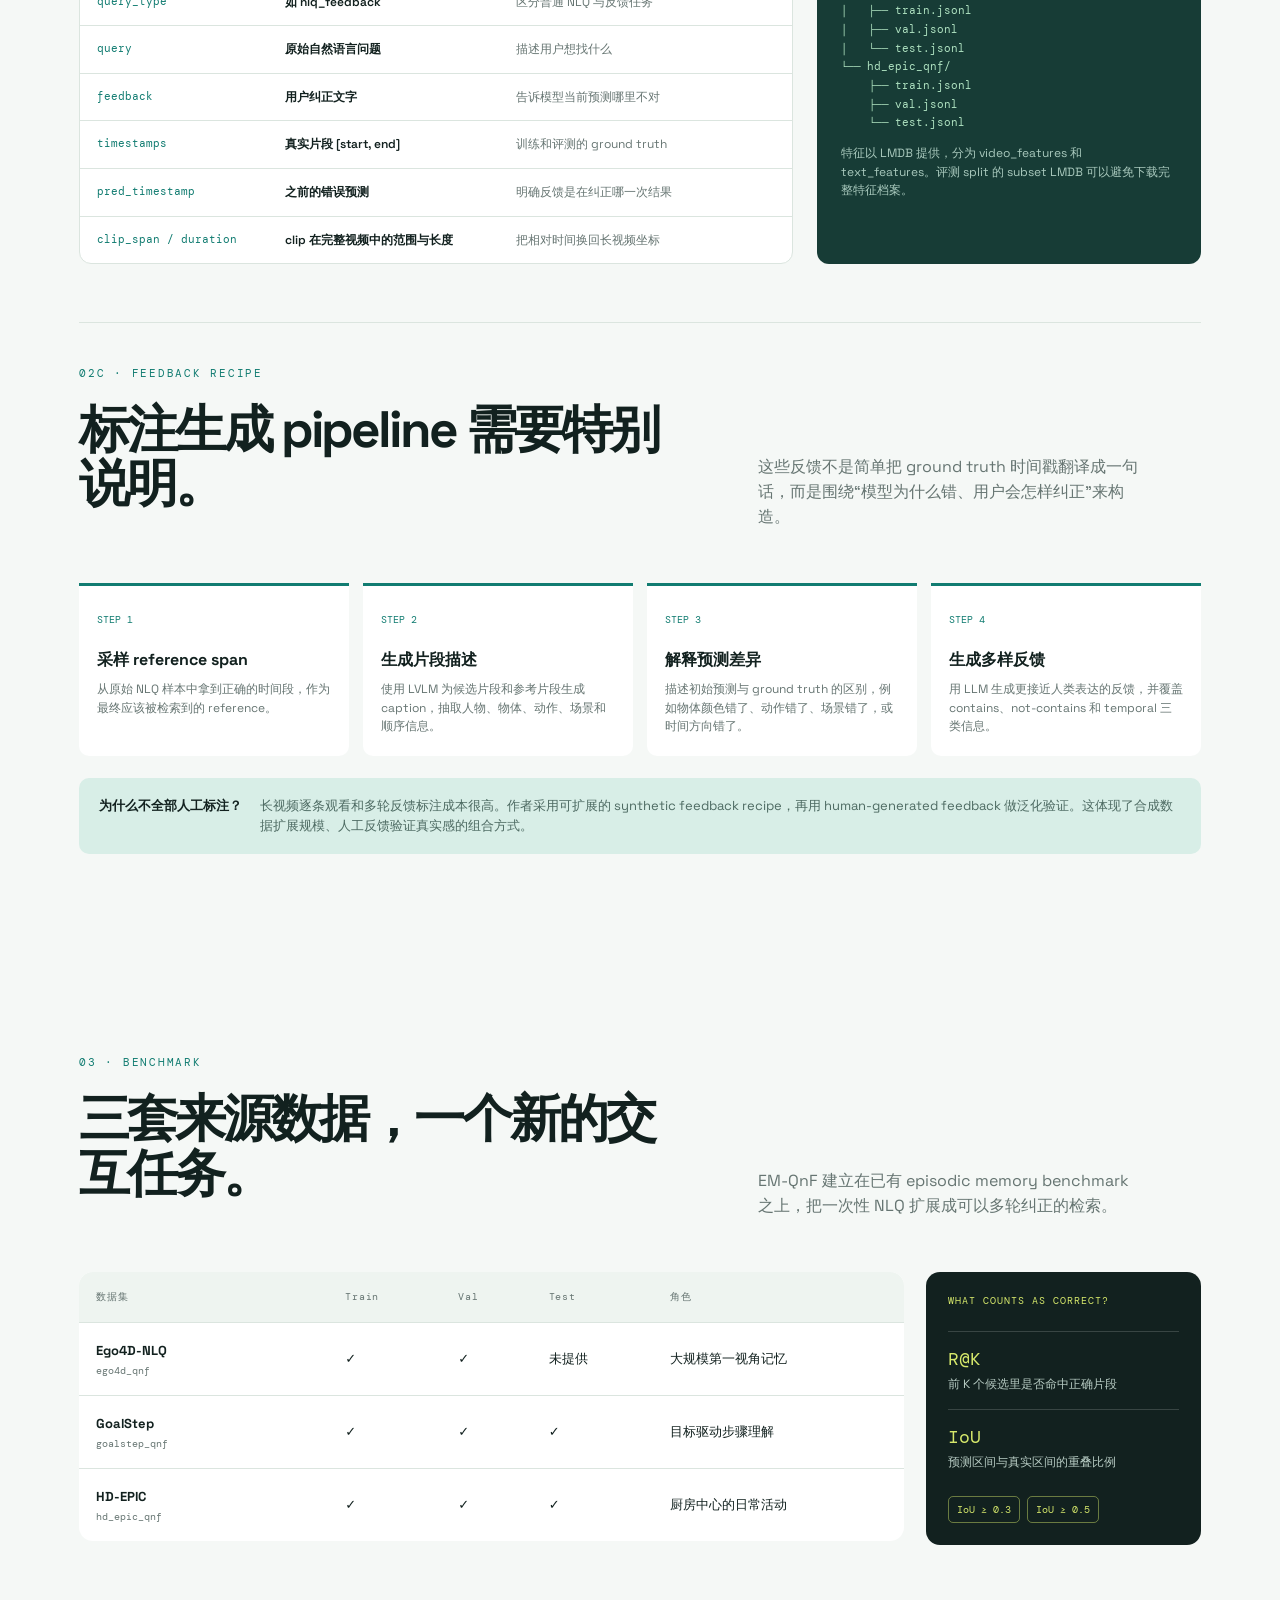
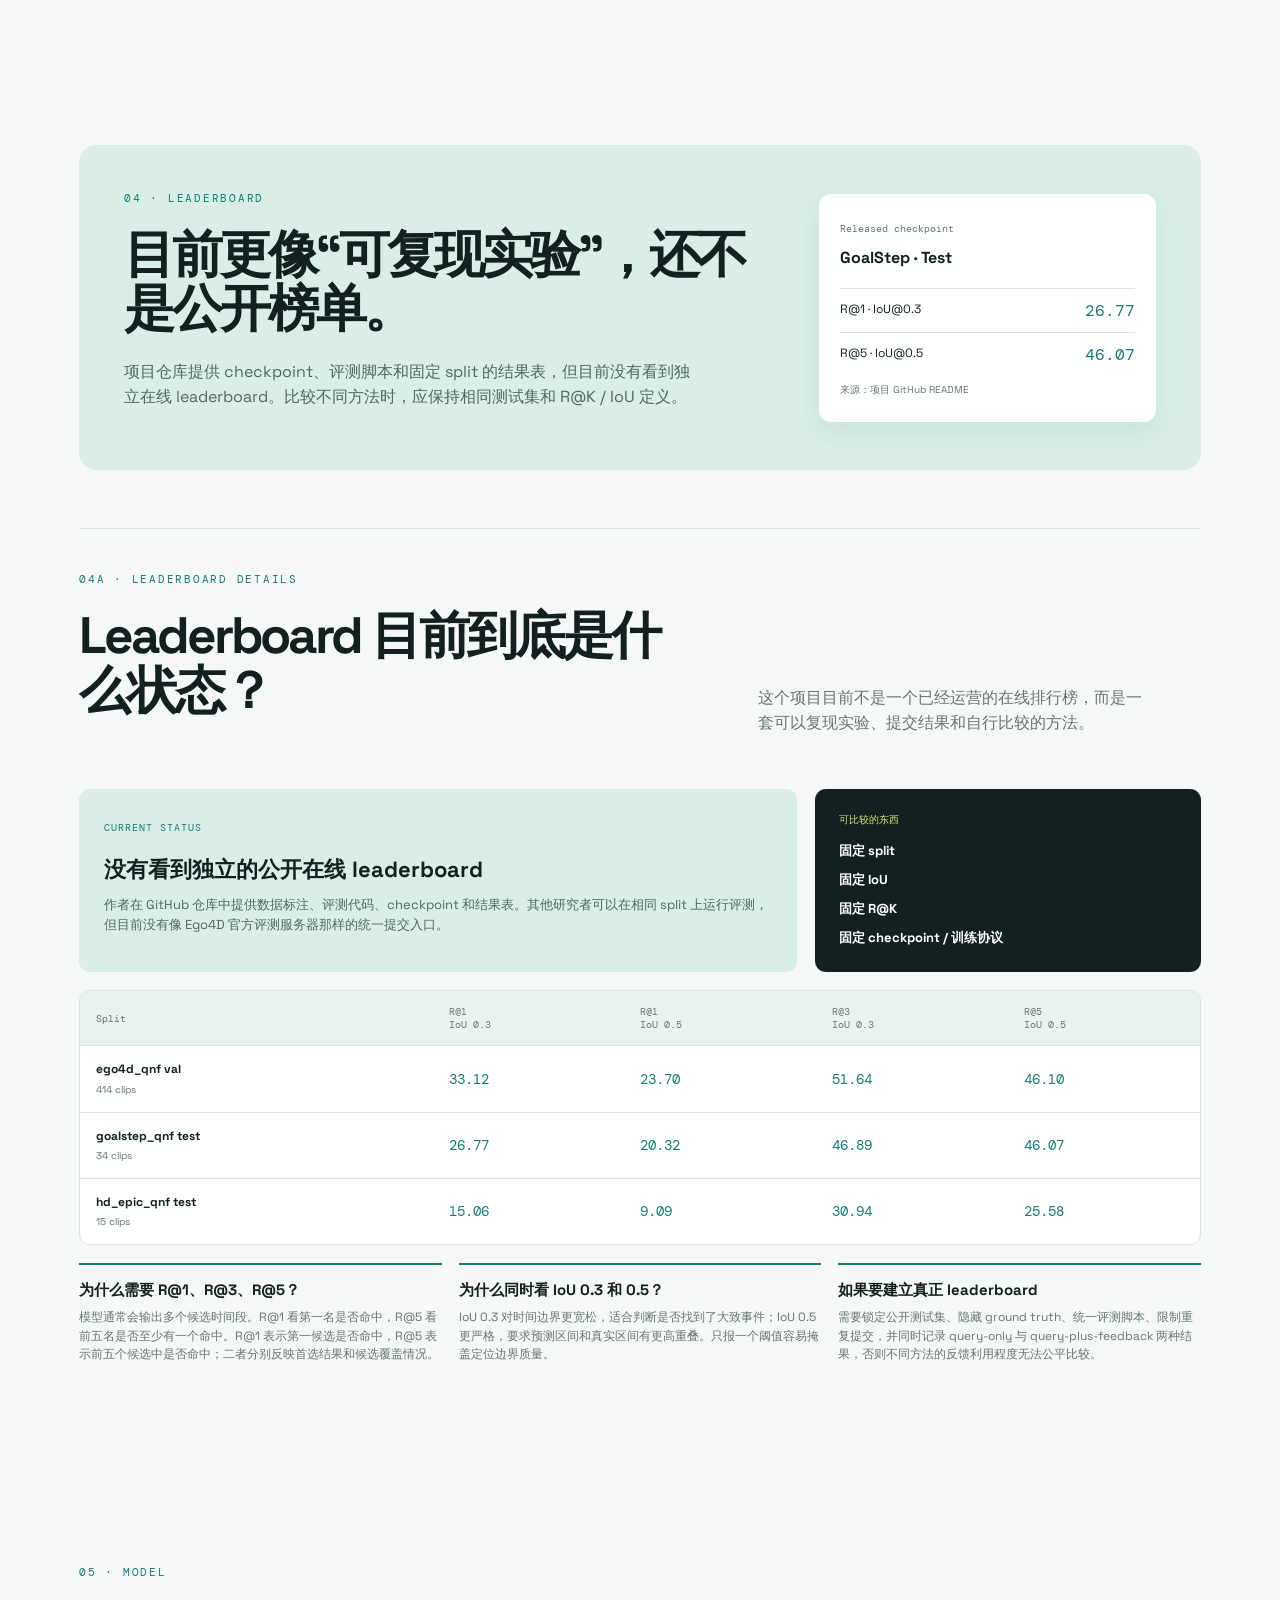
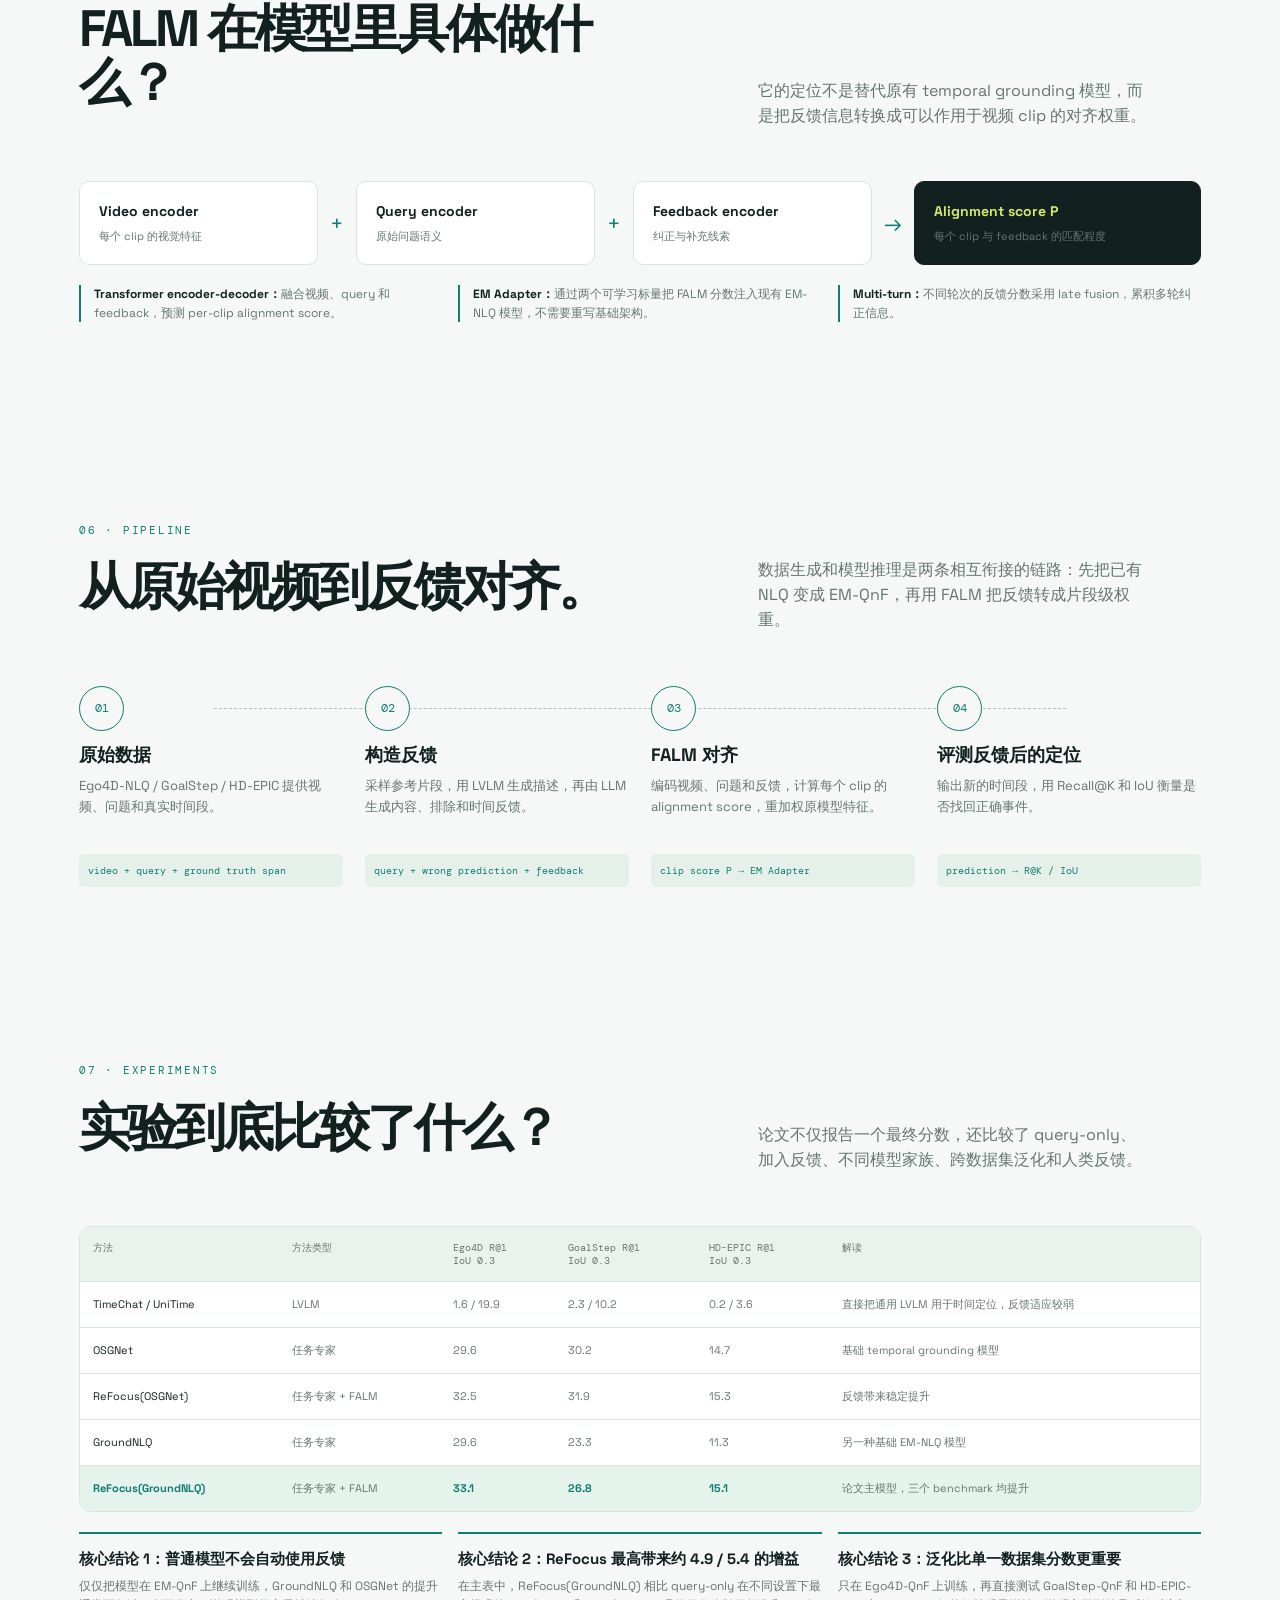
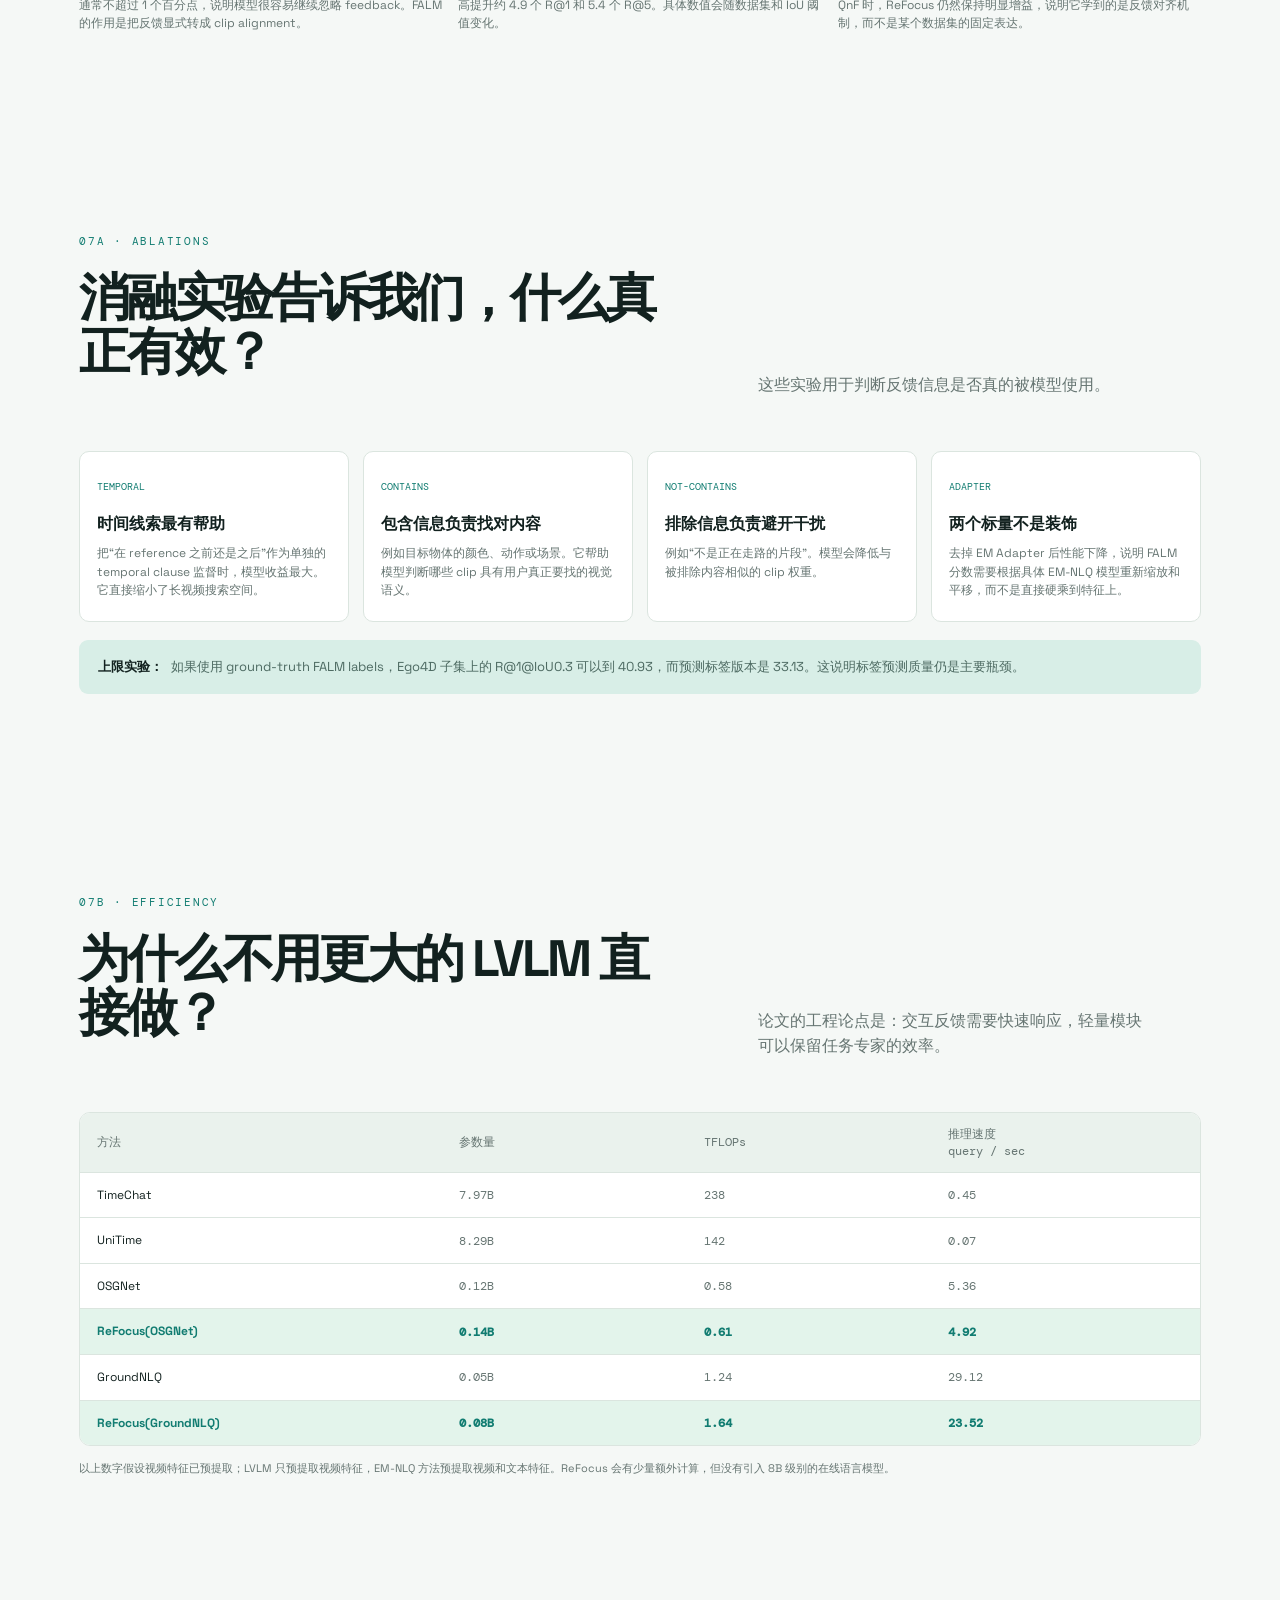
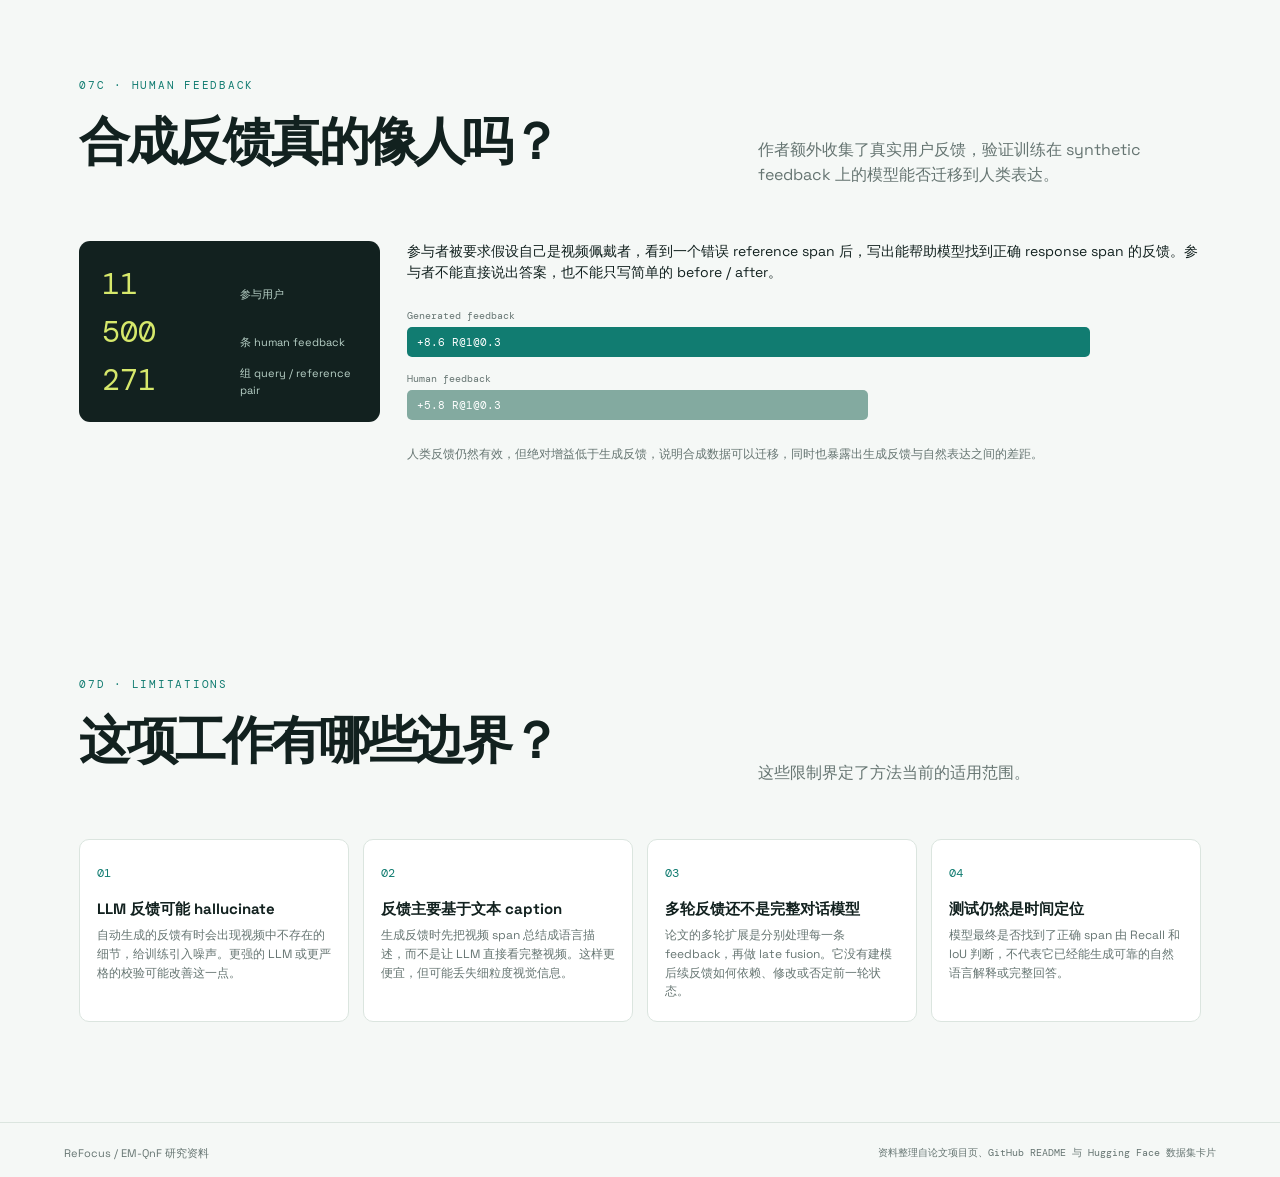
==== commit f642d4b6: "Add English research version" ====
--- a/index.html
+++ b/index.html
@@ -14,7 +14,7 @@
     <nav aria-label="页面导航">
       <a href="#context">背景</a><a href="#video">视频</a><a href="#annotation">标注</a><a href="#benchmark">Benchmark</a><a href="#results">结果</a><a href="#pipeline">Pipeline</a>
     </nav>
-    <a class="source-link" href="https://nsubedi11.github.io/refocus/" target="_blank" rel="noreferrer">原项目页 <span aria-hidden="true">↗</span></a>
+    <span><a class="source-link" href="en.html">English</a> <a class="source-link" href="https://nsubedi11.github.io/refocus/" target="_blank" rel="noreferrer">原项目页 <span aria-hidden="true">↗</span></a></span>
   </header>
 
   <main id="top">
